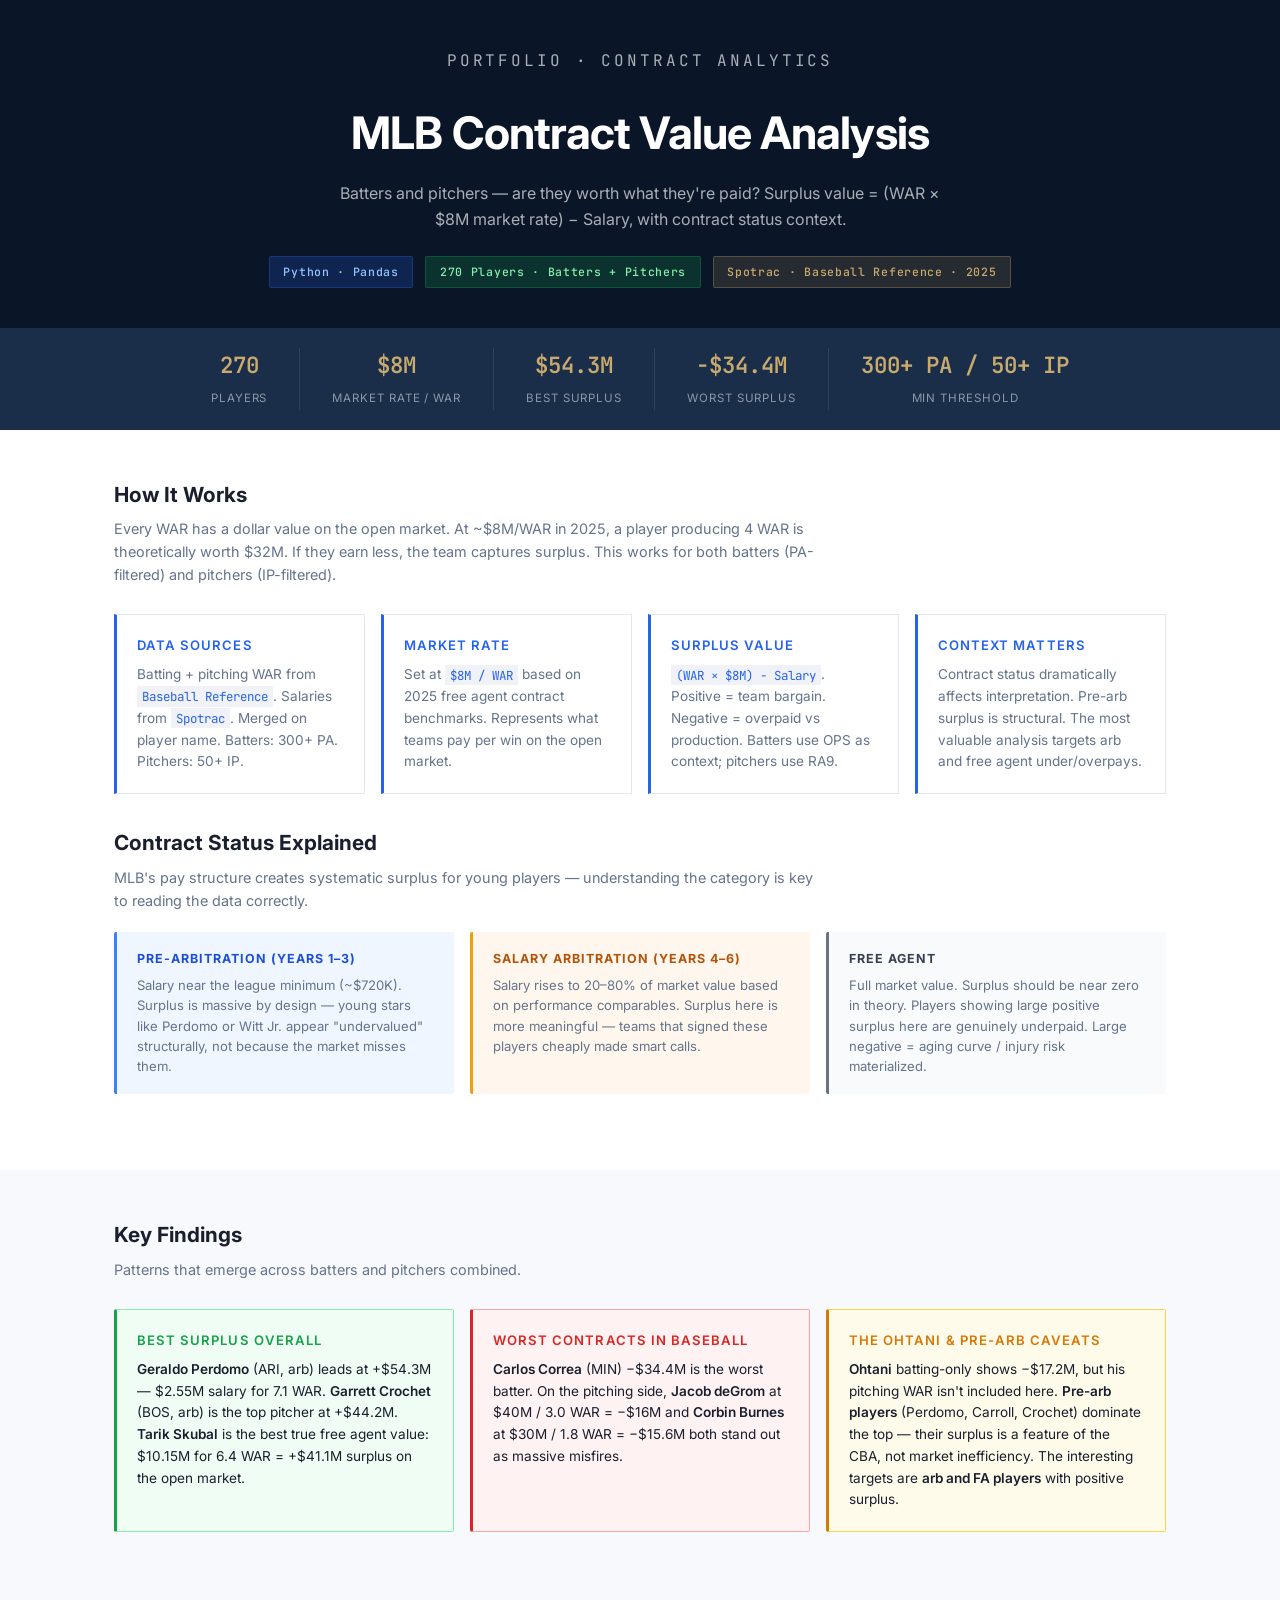
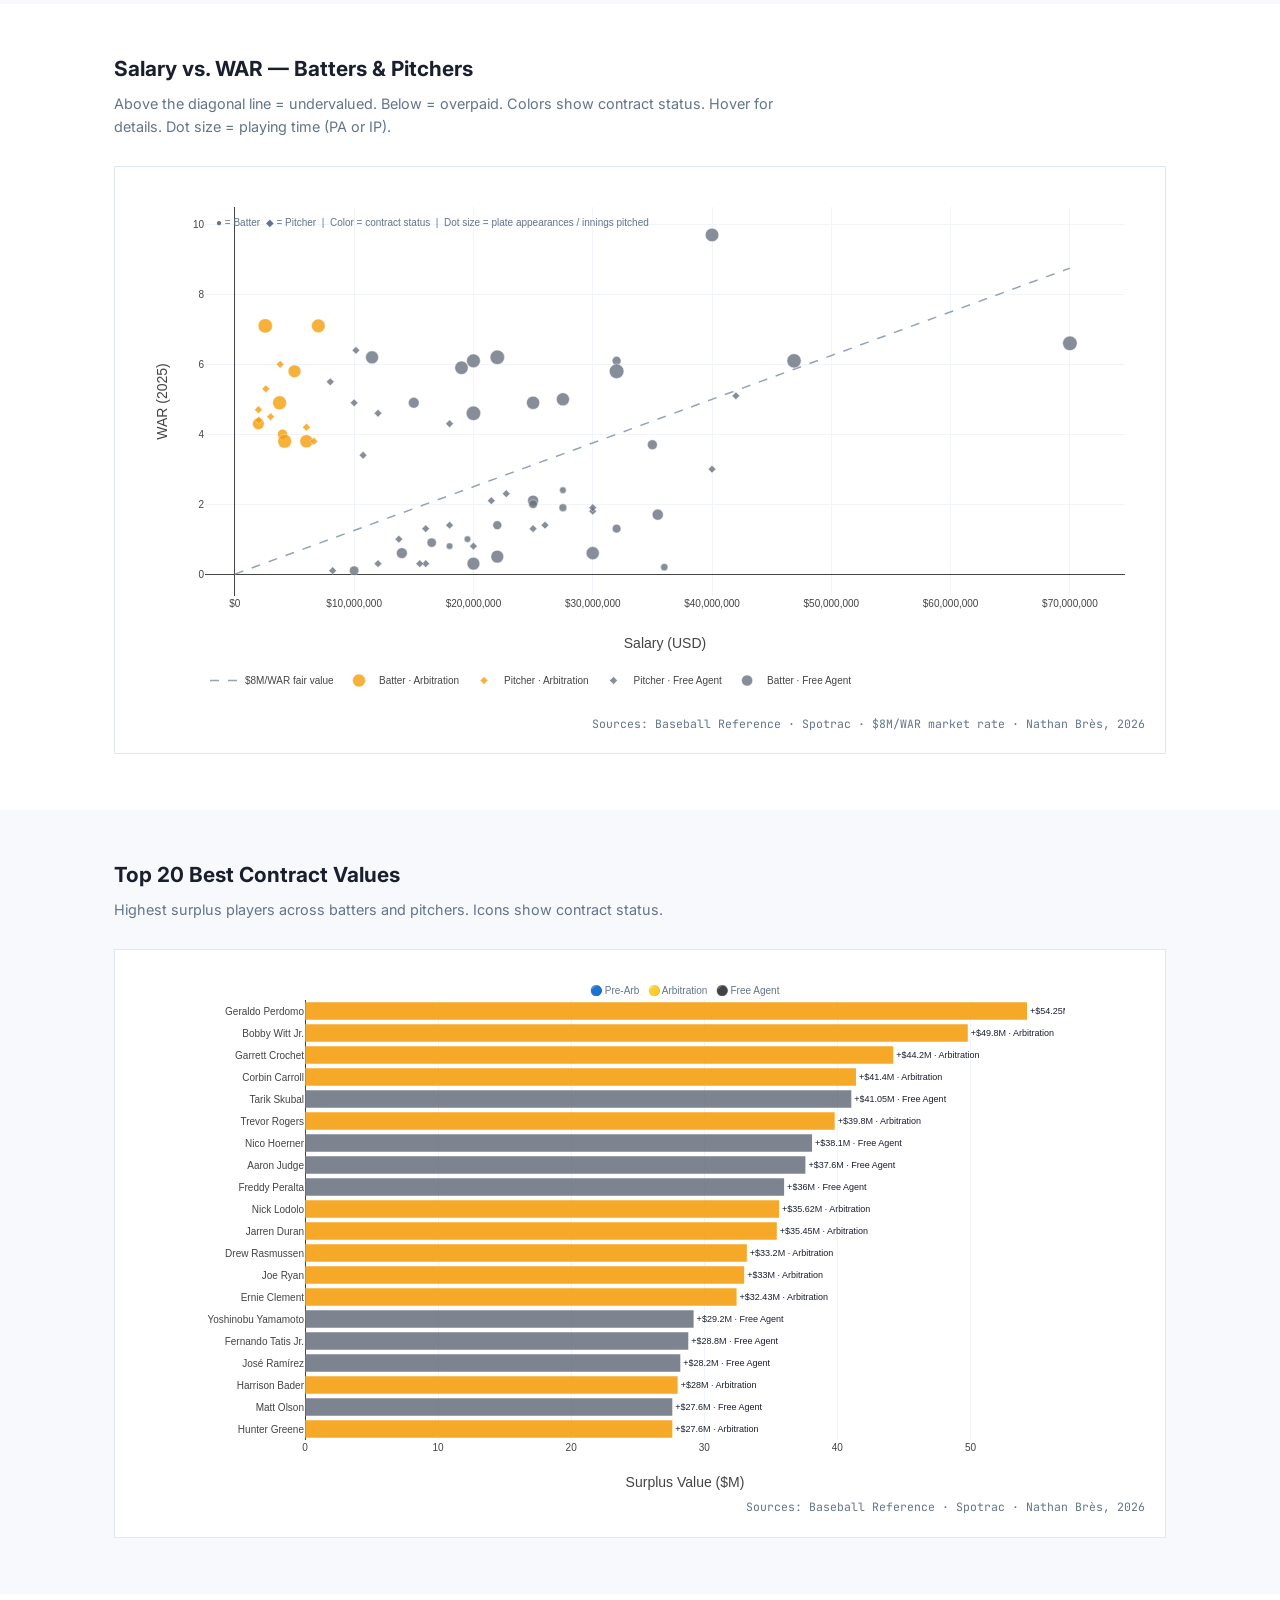
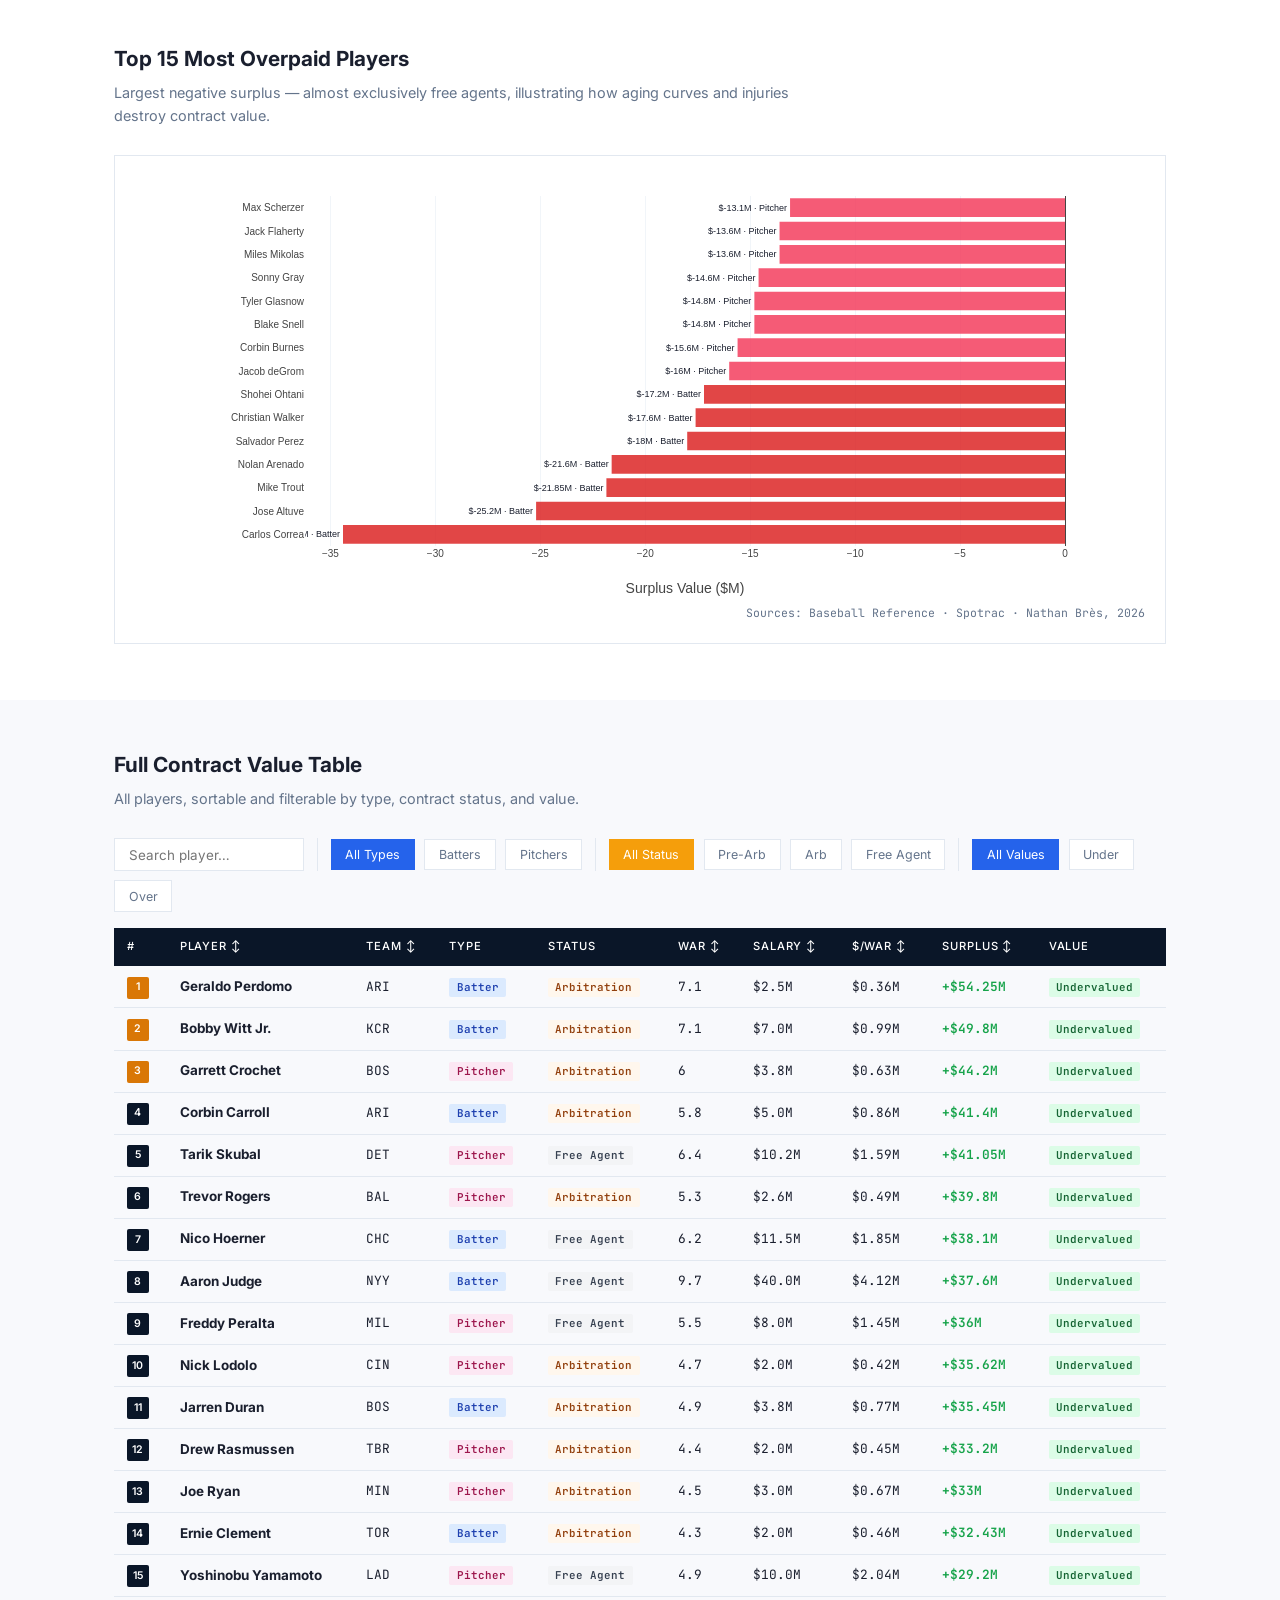
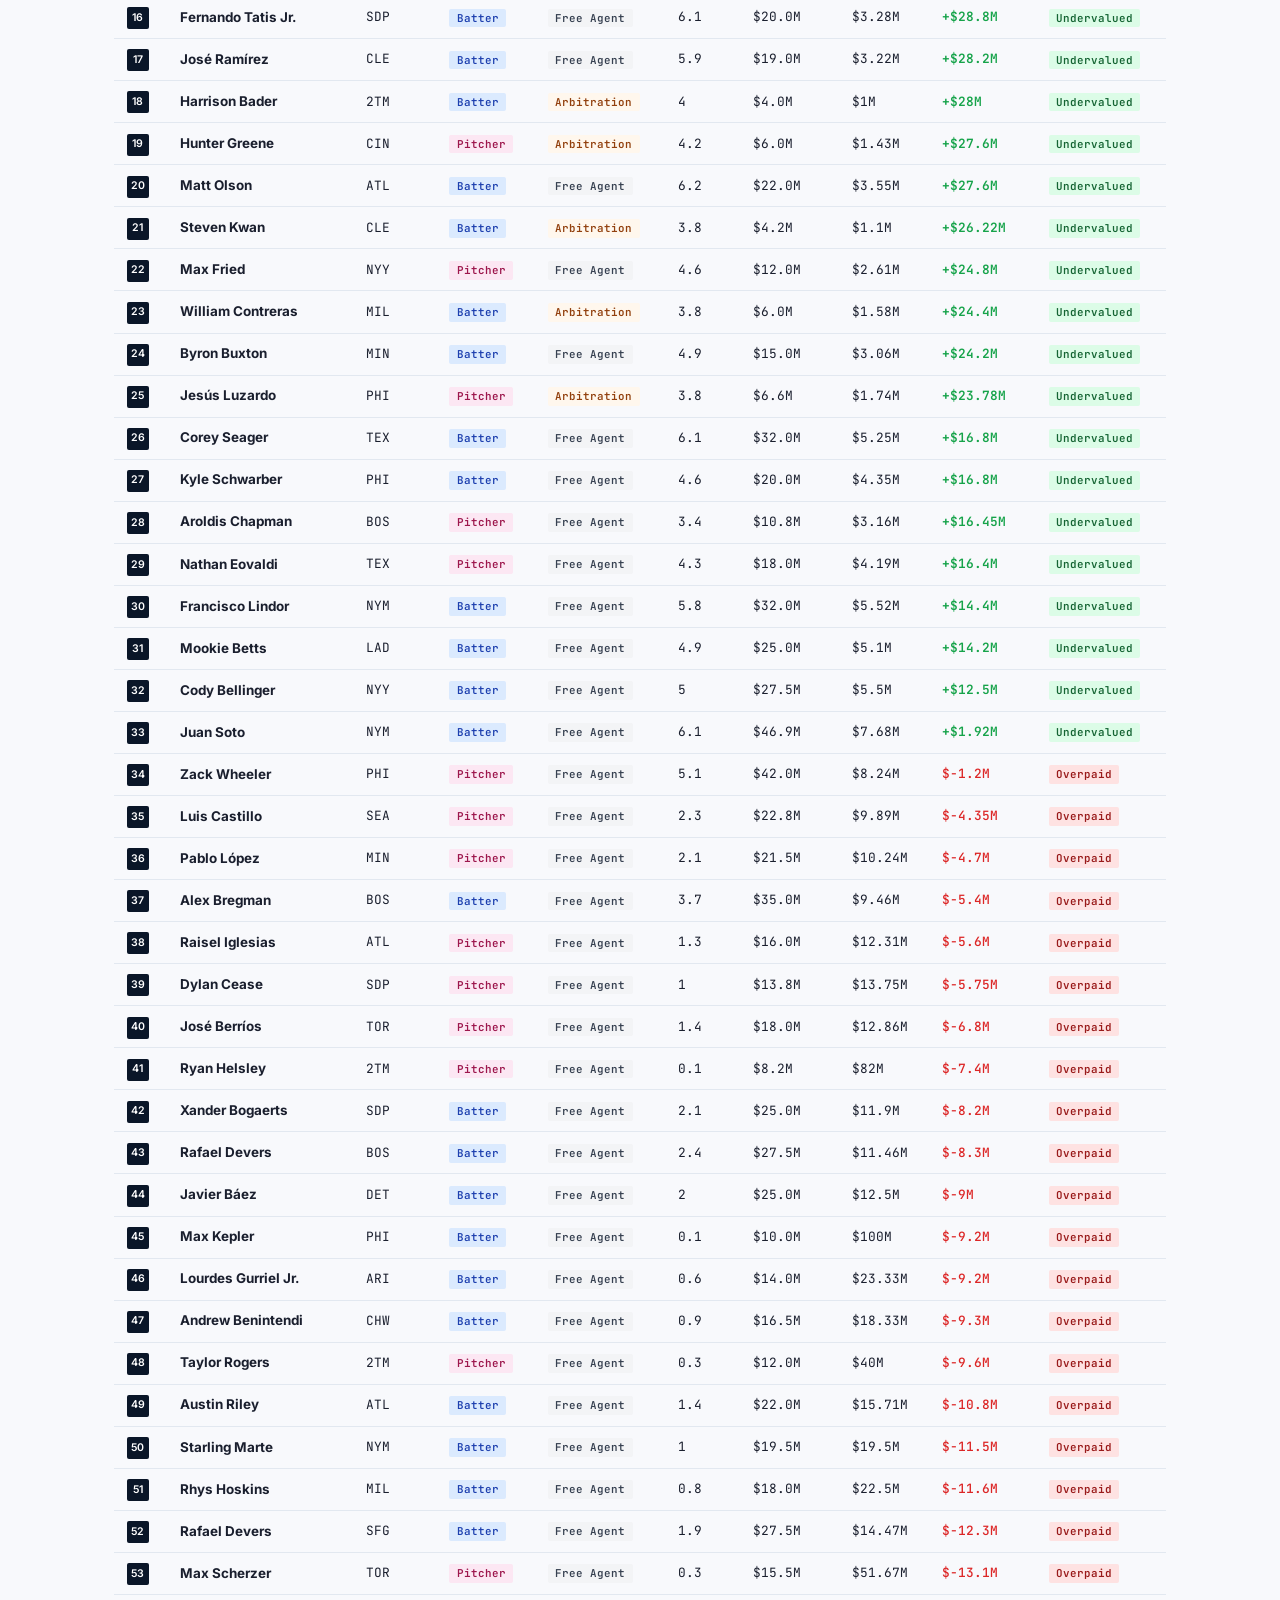
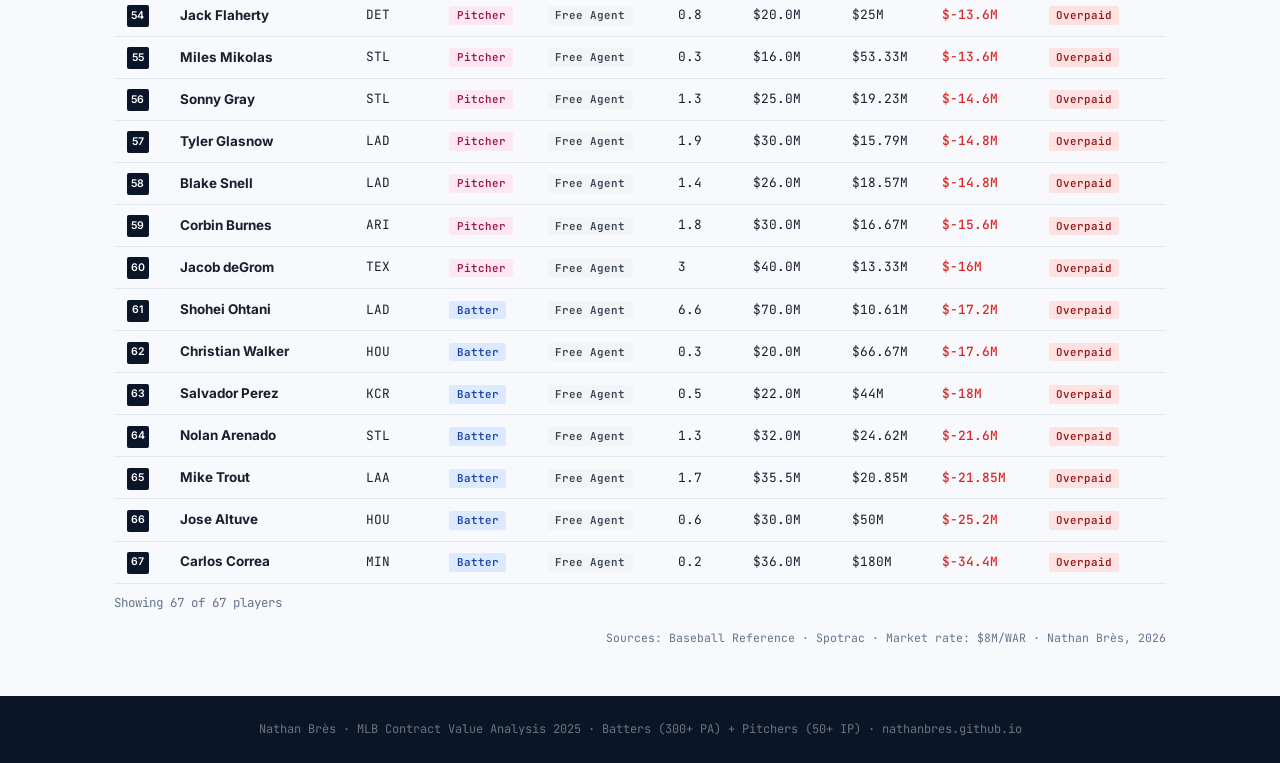
==== contract-value.html @ 7fae79a1 "Add contract value analysis: pitchers + contract status" ====
<!DOCTYPE html>
<html lang="en">
<head>
  <meta charset="UTF-8"/>
  <meta name="viewport" content="width=device-width,initial-scale=1.0"/>
  <title>MLB Contract Value Analysis — Nathan Brès</title>
  <script src="https://cdn.plot.ly/plotly-2.27.0.min.js"></script>
  <link href="https://fonts.googleapis.com/css2?family=Inter:wght@300;400;500;600;700&family=JetBrains+Mono:wght@400;500&display=swap" rel="stylesheet"/>
  <style>
    :root{--bg:#fff;--bg2:#f8f9fc;--bg3:#f0f2f8;--navy:#0A1628;--navy2:#1a2e4a;--text:#1a1f2e;--muted:#64748b;--border:#e2e8f0;--blue:#2563eb;--green:#16a34a;--red:#dc2626;--gold:#d97706;--font:'Inter',sans-serif;--mono:'JetBrains Mono',monospace}
    *{box-sizing:border-box;margin:0;padding:0}
    body{font-family:var(--font);background:var(--bg);color:var(--text);line-height:1.6}
    .page-header{background:var(--navy);color:#fff;padding:3rem 2rem 2.5rem;text-align:center}
    .eyebrow{font-family:var(--mono);font-size:.72rem;letter-spacing:.18em;text-transform:uppercase;color:#C8A96E;margin-bottom:.75rem}
    .page-header h1{font-size:clamp(1.8rem,4vw,2.8rem);font-weight:700;letter-spacing:-.02em;margin-bottom:.75rem}
    .page-header p{font-size:1rem;color:rgba(255,255,255,.65);max-width:620px;margin:0 auto 1.5rem}
    .badges{display:flex;gap:.75rem;justify-content:center;flex-wrap:wrap}
    .badge{font-family:var(--mono);font-size:.72rem;padding:.35rem .85rem;border-radius:2px;letter-spacing:.06em;font-weight:500}
    .badge-blue{background:rgba(37,99,235,.2);color:#93c5fd;border:1px solid rgba(37,99,235,.3)}
    .badge-green{background:rgba(22,163,74,.2);color:#86efac;border:1px solid rgba(22,163,74,.3)}
    .badge-gold{background:rgba(200,169,110,.15);color:#C8A96E;border:1px solid rgba(200,169,110,.3)}
    .stats-bar{background:var(--navy2);padding:1.25rem 2rem}
    .stats-inner{max-width:1100px;margin:0 auto;display:flex;gap:2rem;justify-content:center;flex-wrap:wrap}
    .stat-item{text-align:center}
    .stat-value{font-family:var(--mono);font-size:1.4rem;font-weight:600;color:#C8A96E;display:block}
    .stat-label{font-size:.72rem;color:rgba(255,255,255,.5);letter-spacing:.08em;text-transform:uppercase}
    .stat-div{width:1px;background:rgba(255,255,255,.1);align-self:stretch}
    .container{max-width:1100px;margin:0 auto;padding:0 1.5rem}
    .section{padding:3rem 1.5rem}
    .section:nth-child(even){background:var(--bg2)}
    .section-title{font-size:1.3rem;font-weight:700;margin-bottom:.4rem}
    .section-desc{font-size:.9rem;color:var(--muted);margin-bottom:1.75rem;max-width:700px}
    .method-grid{display:grid;grid-template-columns:repeat(auto-fit,minmax(210px,1fr));gap:1rem;margin-bottom:1.5rem}
    .method-card{background:var(--bg);border:1px solid var(--border);padding:1.25rem;border-left:3px solid var(--blue)}
    .method-card h4{font-size:.82rem;font-weight:600;color:var(--blue);text-transform:uppercase;letter-spacing:.08em;margin-bottom:.5rem}
    .method-card p{font-size:.85rem;color:var(--muted);line-height:1.6}
    .method-card code{font-family:var(--mono);font-size:.78rem;background:var(--bg3);padding:.1rem .3rem;color:var(--blue)}
    /* Contract status explainer */
    .status-grid{display:grid;grid-template-columns:repeat(auto-fit,minmax(200px,1fr));gap:1rem;margin-bottom:1.75rem}
    .status-card{padding:1.1rem 1.25rem;border-radius:2px;border-left:3px solid}
    .status-card.pre{background:#eff6ff;border-color:#3b82f6}
    .status-card.arb{background:#fff7ed;border-color:#f59e0b}
    .status-card.fa{background:#f9fafb;border-color:#6b7280}
    .status-card h4{font-size:.78rem;font-weight:700;text-transform:uppercase;letter-spacing:.08em;margin-bottom:.35rem}
    .status-card.pre h4{color:#1d4ed8}
    .status-card.arb h4{color:#b45309}
    .status-card.fa h4{color:#374151}
    .status-card p{font-size:.82rem;color:var(--muted);line-height:1.55}
    .key-findings{display:grid;grid-template-columns:repeat(auto-fit,minmax(280px,1fr));gap:1rem;margin-bottom:1.5rem}
    .finding-card{padding:1.25rem;border-radius:2px}
    .finding-card.green{background:#f0fdf4;border:1px solid #86efac;border-left:3px solid var(--green)}
    .finding-card.red{background:#fef2f2;border:1px solid #fca5a5;border-left:3px solid var(--red)}
    .finding-card.gold{background:#fffbeb;border:1px solid #fcd34d;border-left:3px solid var(--gold)}
    .finding-card h4{font-size:.82rem;font-weight:600;text-transform:uppercase;letter-spacing:.08em;margin-bottom:.5rem}
    .finding-card.green h4{color:var(--green)}.finding-card.red h4{color:var(--red)}.finding-card.gold h4{color:var(--gold)}
    .finding-card p{font-size:.85rem;color:var(--text);line-height:1.6}
    .finding-card strong{font-weight:600}
    .chart-box{background:var(--bg);border:1px solid var(--border);padding:1.25rem;margin-bottom:.5rem}
    .chart-source{font-size:.72rem;color:var(--muted);font-family:var(--mono);text-align:right;padding-top:.5rem}
    /* Filters row */
    .filter-row{display:flex;gap:.6rem;flex-wrap:wrap;margin-bottom:1rem;align-items:center}
    .search-input{padding:.45rem .9rem;border:1px solid var(--border);background:var(--bg);font-family:var(--font);font-size:.84rem;color:var(--text);outline:none;width:190px}
    .search-input:focus{border-color:var(--blue)}
    .filter-btn{padding:.45rem .85rem;border:1px solid var(--border);background:var(--bg);font-family:var(--font);font-size:.78rem;color:var(--muted);cursor:pointer;transition:all .15s;white-space:nowrap}
    .filter-btn.active,.filter-btn:hover{background:var(--blue);color:#fff;border-color:var(--blue)}
    .filter-btn.arb.active,.filter-btn.arb:hover{background:#f59e0b;border-color:#f59e0b}
    .filter-btn.fa.active,.filter-btn.fa:hover{background:#374151;border-color:#374151}
    .filter-sep{width:1px;background:var(--border);align-self:stretch;margin:0 .2rem}
    /* Table */
    .val-table{width:100%;border-collapse:collapse;font-size:.84rem}
    .val-table th{background:var(--navy);color:#fff;padding:.65rem .8rem;text-align:left;font-size:.7rem;letter-spacing:.08em;text-transform:uppercase;font-weight:500;white-space:nowrap;cursor:pointer;user-select:none}
    .val-table th:hover{background:var(--navy2)}
    .val-table td{padding:.55rem .8rem;border-bottom:1px solid var(--border)}
    .val-table tr:hover td{background:var(--bg2)}
    .tag{font-size:.68rem;font-weight:600;padding:.15rem .45rem;border-radius:2px;font-family:var(--mono);white-space:nowrap}
    .tag-under{background:#dcfce7;color:#166534}
    .tag-over{background:#fee2e2;color:#991b1b}
    .tag-bat{background:#dbeafe;color:#1e40af}
    .tag-pit{background:#fce7f3;color:#9d174d}
    .tag-pre{background:#eff6ff;color:#1d4ed8}
    .tag-arb{background:#fff7ed;color:#92400e}
    .tag-fa{background:#f3f4f6;color:#374151}
    .mono{font-family:var(--mono);font-size:.8rem}
    .pos-val{color:var(--green);font-weight:600;font-family:var(--mono);font-size:.8rem}
    .neg-val{color:var(--red);font-weight:500;font-family:var(--mono);font-size:.8rem}
    .rank-badge{display:inline-flex;align-items:center;justify-content:center;width:22px;height:22px;background:var(--navy);color:#fff;font-size:.66rem;font-weight:600;border-radius:2px}
    .rank-badge.top3{background:#d97706}
    .page-footer{background:var(--navy);color:rgba(255,255,255,.4);text-align:center;padding:1.5rem;font-size:.75rem;font-family:var(--mono)}
    @media(max-width:640px){
      .stats-inner{gap:1rem}.stat-div{display:none}
      .val-table{font-size:.73rem}.val-table th,.val-table td{padding:.4rem .45rem}
      .val-table th:nth-child(6),.val-table td:nth-child(6),
      .val-table th:nth-child(7),.val-table td:nth-child(7),
      .val-table th:nth-child(9),.val-table td:nth-child(9){display:none}
    }
  </style>
</head>
<body>

<div class="page-header">
  <p class="eyebrow">Portfolio · Contract Analytics</p>
  <h1>MLB Contract Value Analysis</h1>
  <p>Batters and pitchers — are they worth what they're paid? Surplus value = (WAR × $8M market rate) − Salary, with contract status context.</p>
  <div class="badges">
    <span class="badge badge-blue">Python · Pandas</span>
    <span class="badge badge-green">270 Players · Batters + Pitchers</span>
    <span class="badge badge-gold">Spotrac · Baseball Reference · 2025</span>
  </div>
</div>

<div class="stats-bar">
  <div class="stats-inner">
    <div class="stat-item"><span class="stat-value" id="stat-total">270</span><span class="stat-label">Players</span></div>
    <div class="stat-div"></div>
    <div class="stat-item"><span class="stat-value">$8M</span><span class="stat-label">Market Rate / WAR</span></div>
    <div class="stat-div"></div>
    <div class="stat-item"><span class="stat-value">$54.3M</span><span class="stat-label">Best Surplus</span></div>
    <div class="stat-div"></div>
    <div class="stat-item"><span class="stat-value">−$34.4M</span><span class="stat-label">Worst Surplus</span></div>
    <div class="stat-div"></div>
    <div class="stat-item"><span class="stat-value">300+ PA / 50+ IP</span><span class="stat-label">Min Threshold</span></div>
  </div>
</div>

<!-- Methodology -->
<div class="section">
  <div class="container">
    <h2 class="section-title">How It Works</h2>
    <p class="section-desc">Every WAR has a dollar value on the open market. At ~$8M/WAR in 2025, a player producing 4 WAR is theoretically worth $32M. If they earn less, the team captures surplus. This works for both batters (PA-filtered) and pitchers (IP-filtered).</p>
    <div class="method-grid">
      <div class="method-card">
        <h4>Data Sources</h4>
        <p>Batting + pitching WAR from <code>Baseball Reference</code>. Salaries from <code>Spotrac</code>. Merged on player name. Batters: 300+ PA. Pitchers: 50+ IP.</p>
      </div>
      <div class="method-card">
        <h4>Market Rate</h4>
        <p>Set at <code>$8M / WAR</code> based on 2025 free agent contract benchmarks. Represents what teams pay per win on the open market.</p>
      </div>
      <div class="method-card">
        <h4>Surplus Value</h4>
        <p><code>(WAR × $8M) − Salary</code>. Positive = team bargain. Negative = overpaid vs production. Batters use OPS as context; pitchers use RA9.</p>
      </div>
      <div class="method-card">
        <h4>Context Matters</h4>
        <p>Contract status dramatically affects interpretation. Pre-arb surplus is structural. The most valuable analysis targets arb and free agent under/overpays.</p>
      </div>
    </div>

    <h2 class="section-title" style="margin-top:2rem">Contract Status Explained</h2>
    <p class="section-desc" style="margin-bottom:1.25rem">MLB's pay structure creates systematic surplus for young players — understanding the category is key to reading the data correctly.</p>
    <div class="status-grid">
      <div class="status-card pre">
        <h4>Pre-Arbitration (Years 1–3)</h4>
        <p>Salary near the league minimum (~$720K). Surplus is massive by design — young stars like Perdomo or Witt Jr. appear "undervalued" structurally, not because the market misses them.</p>
      </div>
      <div class="status-card arb">
        <h4>Salary Arbitration (Years 4–6)</h4>
        <p>Salary rises to 20–80% of market value based on performance comparables. Surplus here is more meaningful — teams that signed these players cheaply made smart calls.</p>
      </div>
      <div class="status-card fa">
        <h4>Free Agent</h4>
        <p>Full market value. Surplus should be near zero in theory. Players showing large positive surplus here are genuinely underpaid. Large negative = aging curve / injury risk materialized.</p>
      </div>
    </div>
  </div>
</div>

<!-- Key Findings -->
<div class="section">
  <div class="container">
    <h2 class="section-title">Key Findings</h2>
    <p class="section-desc">Patterns that emerge across batters and pitchers combined.</p>
    <div class="key-findings">
      <div class="finding-card green">
        <h4>Best Surplus Overall</h4>
        <p><strong>Geraldo Perdomo</strong> (ARI, arb) leads at +$54.3M — $2.55M salary for 7.1 WAR. <strong>Garrett Crochet</strong> (BOS, arb) is the top pitcher at +$44.2M. <strong>Tarik Skubal</strong> is the best true free agent value: $10.15M for 6.4 WAR = +$41.1M surplus on the open market.</p>
      </div>
      <div class="finding-card red">
        <h4>Worst Contracts in Baseball</h4>
        <p><strong>Carlos Correa</strong> (MIN) −$34.4M is the worst batter. On the pitching side, <strong>Jacob deGrom</strong> at $40M / 3.0 WAR = −$16M and <strong>Corbin Burnes</strong> at $30M / 1.8 WAR = −$15.6M both stand out as massive misfires.</p>
      </div>
      <div class="finding-card gold">
        <h4>The Ohtani & Pre-Arb Caveats</h4>
        <p><strong>Ohtani</strong> batting-only shows −$17.2M, but his pitching WAR isn't included here. <strong>Pre-arb players</strong> (Perdomo, Carroll, Crochet) dominate the top — their surplus is a feature of the CBA, not market inefficiency. The interesting targets are <strong>arb and FA players</strong> with positive surplus.</p>
      </div>
    </div>
  </div>
</div>

<!-- Scatter -->
<div class="section">
  <div class="container">
    <h2 class="section-title">Salary vs. WAR — Batters & Pitchers</h2>
    <p class="section-desc">Above the diagonal line = undervalued. Below = overpaid. Colors show contract status. Hover for details. Dot size = playing time (PA or IP).</p>
    <div class="chart-box">
      <div id="chart-scatter" style="height:520px"></div>
      <div class="chart-source">Sources: Baseball Reference · Spotrac · $8M/WAR market rate · Nathan Brès, 2026</div>
    </div>
  </div>
</div>

<!-- Top 20 -->
<div class="section">
  <div class="container">
    <h2 class="section-title">Top 20 Best Contract Values</h2>
    <p class="section-desc">Highest surplus players across batters and pitchers. Icons show contract status.</p>
    <div class="chart-box">
      <div id="chart-top" style="height:520px"></div>
      <div class="chart-source">Sources: Baseball Reference · Spotrac · Nathan Brès, 2026</div>
    </div>
  </div>
</div>

<!-- Bottom 15 -->
<div class="section">
  <div class="container">
    <h2 class="section-title">Top 15 Most Overpaid Players</h2>
    <p class="section-desc">Largest negative surplus — almost exclusively free agents, illustrating how aging curves and injuries destroy contract value.</p>
    <div class="chart-box">
      <div id="chart-bot" style="height:420px"></div>
      <div class="chart-source">Sources: Baseball Reference · Spotrac · Nathan Brès, 2026</div>
    </div>
  </div>
</div>

<!-- Full Table -->
<div class="section">
  <div class="container">
    <h2 class="section-title">Full Contract Value Table</h2>
    <p class="section-desc">All players, sortable and filterable by type, contract status, and value.</p>
    <div class="filter-row">
      <input class="search-input" id="searchInput" type="text" placeholder="Search player…"/>
      <div class="filter-sep"></div>
      <button class="filter-btn active" onclick="setFilter('type','all',this)">All Types</button>
      <button class="filter-btn" onclick="setFilter('type','Batter',this)">Batters</button>
      <button class="filter-btn" onclick="setFilter('type','Pitcher',this)">Pitchers</button>
      <div class="filter-sep"></div>
      <button class="filter-btn active arb" onclick="setFilter('status','all',this)">All Status</button>
      <button class="filter-btn arb" onclick="setFilter('status','Pre-Arb',this)">Pre-Arb</button>
      <button class="filter-btn arb" onclick="setFilter('status','Arbitration',this)">Arb</button>
      <button class="filter-btn fa" onclick="setFilter('status','Free Agent',this)">Free Agent</button>
      <div class="filter-sep"></div>
      <button class="filter-btn active" onclick="setFilter('value','all',this)">All Values</button>
      <button class="filter-btn" onclick="setFilter('value','Undervalued',this)" style="--hover:#16a34a">Under</button>
      <button class="filter-btn" onclick="setFilter('value','Overpaid',this)">Over</button>
    </div>
    <div style="overflow-x:auto">
      <table class="val-table">
        <thead>
          <tr>
            <th>#</th>
            <th onclick="sortTable('Player')">Player ↕</th>
            <th onclick="sortTable('Team')">Team ↕</th>
            <th>Type</th>
            <th>Status</th>
            <th onclick="sortTable('WAR')">WAR ↕</th>
            <th onclick="sortTable('Salary_2025')">Salary ↕</th>
            <th onclick="sortTable('dollar_per_WAR_M')">$/WAR ↕</th>
            <th onclick="sortTable('surplus_value_M')">Surplus ↕</th>
            <th>Value</th>
          </tr>
        </thead>
        <tbody id="tableBody"></tbody>
      </table>
    </div>
    <p id="tableCount" style="font-size:.78rem;color:var(--muted);margin-top:.6rem;font-family:var(--mono)"></p>
    <div class="chart-source" style="margin-top:.5rem">Sources: Baseball Reference · Spotrac · Market rate: $8M/WAR · Nathan Brès, 2026</div>
  </div>
</div>

<div class="page-footer">Nathan Brès · MLB Contract Value Analysis 2025 · Batters (300+ PA) + Pitchers (50+ IP) · nathanbres.github.io</div>

<script>
const DATA = [{"Player":"Geraldo Perdomo","Team":"ARI","Position":"SS","Age":25,"player_type":"Batter","contract_status":"Arbitration","WAR":7.1,"Salary_2025":2550000,"dollar_per_WAR_M":0.36,"surplus_value_M":54.25,"value_label":"Undervalued","metric":0.851,"volume":720.0,"metric_label":"OPS","volume_label":"PA"},{"Player":"Bobby Witt Jr.","Team":"KCR","Position":"SS","Age":25,"player_type":"Batter","contract_status":"Arbitration","WAR":7.1,"Salary_2025":7000000,"dollar_per_WAR_M":0.99,"surplus_value_M":49.8,"value_label":"Undervalued","metric":0.852,"volume":687.0,"metric_label":"OPS","volume_label":"PA"},{"Player":"Garrett Crochet","Team":"BOS","Position":"SP","Age":26,"player_type":"Pitcher","contract_status":"Arbitration","WAR":6.0,"Salary_2025":3800000,"dollar_per_WAR_M":0.63,"surplus_value_M":44.2,"value_label":"Undervalued","metric":2.72,"volume":205.1,"metric_label":"RA9","volume_label":"IP"},{"Player":"Corbin Carroll","Team":"ARI","Position":"RF","Age":24,"player_type":"Batter","contract_status":"Arbitration","WAR":5.8,"Salary_2025":5000000,"dollar_per_WAR_M":0.86,"surplus_value_M":41.4,"value_label":"Undervalued","metric":0.883,"volume":642.0,"metric_label":"OPS","volume_label":"PA"},{"Player":"Tarik Skubal","Team":"DET","Position":"SP","Age":28,"player_type":"Pitcher","contract_status":"Free Agent","WAR":6.4,"Salary_2025":10150000,"dollar_per_WAR_M":1.59,"surplus_value_M":41.05,"value_label":"Undervalued","metric":2.53,"volume":195.1,"metric_label":"RA9","volume_label":"IP"},{"Player":"Trevor Rogers","Team":"BAL","Position":"SP","Age":27,"player_type":"Pitcher","contract_status":"Arbitration","WAR":5.3,"Salary_2025":2600000,"dollar_per_WAR_M":0.49,"surplus_value_M":39.8,"value_label":"Undervalued","metric":1.89,"volume":109.2,"metric_label":"RA9","volume_label":"IP"},{"Player":"Nico Hoerner","Team":"CHC","Position":"2B","Age":28,"player_type":"Batter","contract_status":"Free Agent","WAR":6.2,"Salary_2025":11500000,"dollar_per_WAR_M":1.85,"surplus_value_M":38.1,"value_label":"Undervalued","metric":0.739,"volume":649.0,"metric_label":"OPS","volume_label":"PA"},{"Player":"Aaron Judge","Team":"NYY","Position":"RF","Age":33,"player_type":"Batter","contract_status":"Free Agent","WAR":9.7,"Salary_2025":40000000,"dollar_per_WAR_M":4.12,"surplus_value_M":37.6,"value_label":"Undervalued","metric":1.144,"volume":679.0,"metric_label":"OPS","volume_label":"PA"},{"Player":"Freddy Peralta","Team":"MIL","Position":"SP","Age":29,"player_type":"Pitcher","contract_status":"Free Agent","WAR":5.5,"Salary_2025":8000000,"dollar_per_WAR_M":1.45,"surplus_value_M":36.0,"value_label":"Undervalued","metric":2.75,"volume":176.2,"metric_label":"RA9","volume_label":"IP"},{"Player":"Nick Lodolo","Team":"CIN","Position":"SP","Age":27,"player_type":"Pitcher","contract_status":"Arbitration","WAR":4.7,"Salary_2025":1975000,"dollar_per_WAR_M":0.42,"surplus_value_M":35.62,"value_label":"Undervalued","metric":3.45,"volume":156.2,"metric_label":"RA9","volume_label":"IP"},{"Player":"Jarren Duran","Team":"BOS","Position":"LF","Age":28,"player_type":"Batter","contract_status":"Arbitration","WAR":4.9,"Salary_2025":3750000,"dollar_per_WAR_M":0.77,"surplus_value_M":35.45,"value_label":"Undervalued","metric":0.774,"volume":696.0,"metric_label":"OPS","volume_label":"PA"},{"Player":"Drew Rasmussen","Team":"TBR","Position":"SP","Age":29,"player_type":"Pitcher","contract_status":"Arbitration","WAR":4.4,"Salary_2025":2000000,"dollar_per_WAR_M":0.45,"surplus_value_M":33.2,"value_label":"Undervalued","metric":2.82,"volume":150.0,"metric_label":"RA9","volume_label":"IP"},{"Player":"Joe Ryan","Team":"MIN","Position":"SP","Age":29,"player_type":"Pitcher","contract_status":"Arbitration","WAR":4.5,"Salary_2025":3000000,"dollar_per_WAR_M":0.67,"surplus_value_M":33.0,"value_label":"Undervalued","metric":3.63,"volume":171.0,"metric_label":"RA9","volume_label":"IP"},{"Player":"Ernie Clement","Team":"TOR","Position":"3B","Age":29,"player_type":"Batter","contract_status":"Arbitration","WAR":4.3,"Salary_2025":1970000,"dollar_per_WAR_M":0.46,"surplus_value_M":32.43,"value_label":"Undervalued","metric":0.711,"volume":588.0,"metric_label":"OPS","volume_label":"PA"},{"Player":"Yoshinobu Yamamoto","Team":"LAD","Position":"SP","Age":26,"player_type":"Pitcher","contract_status":"Free Agent","WAR":4.9,"Salary_2025":10000000,"dollar_per_WAR_M":2.04,"surplus_value_M":29.2,"value_label":"Undervalued","metric":2.75,"volume":173.2,"metric_label":"RA9","volume_label":"IP"},{"Player":"Fernando Tatis Jr.","Team":"SDP","Position":"RF","Age":26,"player_type":"Batter","contract_status":"Free Agent","WAR":6.1,"Salary_2025":20000000,"dollar_per_WAR_M":3.28,"surplus_value_M":28.8,"value_label":"Undervalued","metric":0.814,"volume":691.0,"metric_label":"OPS","volume_label":"PA"},{"Player":"José Ramírez","Team":"CLE","Position":"3B","Age":32,"player_type":"Batter","contract_status":"Free Agent","WAR":5.9,"Salary_2025":19000000,"dollar_per_WAR_M":3.22,"surplus_value_M":28.2,"value_label":"Undervalued","metric":0.863,"volume":673.0,"metric_label":"OPS","volume_label":"PA"},{"Player":"Harrison Bader","Team":"2TM","Position":"LF","Age":31,"player_type":"Batter","contract_status":"Arbitration","WAR":4.0,"Salary_2025":4000000,"dollar_per_WAR_M":1.0,"surplus_value_M":28.0,"value_label":"Undervalued","metric":0.796,"volume":501.0,"metric_label":"OPS","volume_label":"PA"},{"Player":"Matt Olson","Team":"ATL","Position":"1B","Age":31,"player_type":"Batter","contract_status":"Free Agent","WAR":6.2,"Salary_2025":22000000,"dollar_per_WAR_M":3.55,"surplus_value_M":27.6,"value_label":"Undervalued","metric":0.85,"volume":724.0,"metric_label":"OPS","volume_label":"PA"},{"Player":"Hunter Greene","Team":"CIN","Position":"SP","Age":25,"player_type":"Pitcher","contract_status":"Arbitration","WAR":4.2,"Salary_2025":6000000,"dollar_per_WAR_M":1.43,"surplus_value_M":27.6,"value_label":"Undervalued","metric":2.93,"volume":107.2,"metric_label":"RA9","volume_label":"IP"},{"Player":"Steven Kwan","Team":"CLE","Position":"LF","Age":27,"player_type":"Batter","contract_status":"Arbitration","WAR":3.8,"Salary_2025":4175000,"dollar_per_WAR_M":1.1,"surplus_value_M":26.22,"value_label":"Undervalued","metric":0.705,"volume":693.0,"metric_label":"OPS","volume_label":"PA"},{"Player":"Max Fried","Team":"NYY","Position":"SP","Age":31,"player_type":"Pitcher","contract_status":"Free Agent","WAR":4.6,"Salary_2025":12000000,"dollar_per_WAR_M":2.61,"surplus_value_M":24.8,"value_label":"Undervalued","metric":3.36,"volume":195.1,"metric_label":"RA9","volume_label":"IP"},{"Player":"William Contreras","Team":"MIL","Position":"C","Age":27,"player_type":"Batter","contract_status":"Arbitration","WAR":3.8,"Salary_2025":6000000,"dollar_per_WAR_M":1.58,"surplus_value_M":24.4,"value_label":"Undervalued","metric":0.754,"volume":659.0,"metric_label":"OPS","volume_label":"PA"},{"Player":"Byron Buxton","Team":"MIN","Position":"CF","Age":31,"player_type":"Batter","contract_status":"Free Agent","WAR":4.9,"Salary_2025":15000000,"dollar_per_WAR_M":3.06,"surplus_value_M":24.2,"value_label":"Undervalued","metric":0.878,"volume":542.0,"metric_label":"OPS","volume_label":"PA"},{"Player":"Jesús Luzardo","Team":"PHI","Position":"SP","Age":27,"player_type":"Pitcher","contract_status":"Arbitration","WAR":3.8,"Salary_2025":6625000,"dollar_per_WAR_M":1.74,"surplus_value_M":23.78,"value_label":"Undervalued","metric":4.17,"volume":183.2,"metric_label":"RA9","volume_label":"IP"},{"Player":"Nathan Eovaldi","Team":"TEX","Position":"SP","Age":35,"player_type":"Pitcher","contract_status":"Free Agent","WAR":4.3,"Salary_2025":18000000,"dollar_per_WAR_M":4.19,"surplus_value_M":16.4,"value_label":"Undervalued","metric":1.94,"volume":130.0,"metric_label":"RA9","volume_label":"IP"},{"Player":"Aroldis Chapman","Team":"BOS","Position":"RP","Age":37,"player_type":"Pitcher","contract_status":"Free Agent","WAR":3.4,"Salary_2025":10750000,"dollar_per_WAR_M":3.16,"surplus_value_M":16.45,"value_label":"Undervalued","metric":1.32,"volume":61.1,"metric_label":"RA9","volume_label":"IP"},{"Player":"Kyle Schwarber","Team":"PHI","Position":"DH","Age":32,"player_type":"Batter","contract_status":"Free Agent","WAR":4.6,"Salary_2025":20000000,"dollar_per_WAR_M":4.35,"surplus_value_M":16.8,"value_label":"Undervalued","metric":0.928,"volume":724.0,"metric_label":"OPS","volume_label":"PA"},{"Player":"Corey Seager","Team":"TEX","Position":"SS","Age":31,"player_type":"Batter","contract_status":"Free Agent","WAR":6.1,"Salary_2025":32000000,"dollar_per_WAR_M":5.25,"surplus_value_M":16.8,"value_label":"Undervalued","metric":0.86,"volume":445.0,"metric_label":"OPS","volume_label":"PA"},{"Player":"Francisco Lindor","Team":"NYM","Position":"SS","Age":31,"player_type":"Batter","contract_status":"Free Agent","WAR":5.8,"Salary_2025":32000000,"dollar_per_WAR_M":5.52,"surplus_value_M":14.4,"value_label":"Undervalued","metric":0.811,"volume":732.0,"metric_label":"OPS","volume_label":"PA"},{"Player":"Mookie Betts","Team":"LAD","Position":"SS","Age":32,"player_type":"Batter","contract_status":"Free Agent","WAR":4.9,"Salary_2025":25000000,"dollar_per_WAR_M":5.1,"surplus_value_M":14.2,"value_label":"Undervalued","metric":0.732,"volume":663.0,"metric_label":"OPS","volume_label":"PA"},{"Player":"Cody Bellinger","Team":"NYY","Position":"CF","Age":29,"player_type":"Batter","contract_status":"Free Agent","WAR":5.0,"Salary_2025":27500000,"dollar_per_WAR_M":5.5,"surplus_value_M":12.5,"value_label":"Undervalued","metric":0.813,"volume":656.0,"metric_label":"OPS","volume_label":"PA"},{"Player":"Juan Soto","Team":"NYM","Position":"RF","Age":26,"player_type":"Batter","contract_status":"Free Agent","WAR":6.1,"Salary_2025":46875000,"dollar_per_WAR_M":7.68,"surplus_value_M":1.92,"value_label":"Undervalued","metric":0.921,"volume":715.0,"metric_label":"OPS","volume_label":"PA"},{"Player":"Carlos Correa","Team":"MIN","Position":"3B","Age":30,"player_type":"Batter","contract_status":"Free Agent","WAR":0.2,"Salary_2025":36000000,"dollar_per_WAR_M":180.0,"surplus_value_M":-34.4,"value_label":"Overpaid","metric":0.704,"volume":364.0,"metric_label":"OPS","volume_label":"PA"},{"Player":"Jose Altuve","Team":"HOU","Position":"LF","Age":35,"player_type":"Batter","contract_status":"Free Agent","WAR":0.6,"Salary_2025":30000000,"dollar_per_WAR_M":50.0,"surplus_value_M":-25.2,"value_label":"Overpaid","metric":0.771,"volume":654.0,"metric_label":"OPS","volume_label":"PA"},{"Player":"Mike Trout","Team":"LAA","Position":"RF","Age":33,"player_type":"Batter","contract_status":"Free Agent","WAR":1.7,"Salary_2025":35450000,"dollar_per_WAR_M":20.85,"surplus_value_M":-21.85,"value_label":"Overpaid","metric":0.797,"volume":556.0,"metric_label":"OPS","volume_label":"PA"},{"Player":"Nolan Arenado","Team":"STL","Position":"3B","Age":34,"player_type":"Batter","contract_status":"Free Agent","WAR":1.3,"Salary_2025":32000000,"dollar_per_WAR_M":24.62,"surplus_value_M":-21.6,"value_label":"Overpaid","metric":0.666,"volume":436.0,"metric_label":"OPS","volume_label":"PA"},{"Player":"Salvador Perez","Team":"KCR","Position":"C","Age":35,"player_type":"Batter","contract_status":"Free Agent","WAR":0.5,"Salary_2025":22000000,"dollar_per_WAR_M":44.0,"surplus_value_M":-18.0,"value_label":"Overpaid","metric":0.729,"volume":641.0,"metric_label":"OPS","volume_label":"PA"},{"Player":"Christian Walker","Team":"HOU","Position":"1B","Age":34,"player_type":"Batter","contract_status":"Free Agent","WAR":0.3,"Salary_2025":20000000,"dollar_per_WAR_M":66.67,"surplus_value_M":-17.6,"value_label":"Overpaid","metric":0.717,"volume":640.0,"metric_label":"OPS","volume_label":"PA"},{"Player":"Shohei Ohtani","Team":"LAD","Position":"DH","Age":30,"player_type":"Batter","contract_status":"Free Agent","WAR":6.6,"Salary_2025":70000000,"dollar_per_WAR_M":10.61,"surplus_value_M":-17.2,"value_label":"Overpaid","metric":1.014,"volume":727.0,"metric_label":"OPS","volume_label":"PA"},{"Player":"Jacob deGrom","Team":"TEX","Position":"SP","Age":37,"player_type":"Pitcher","contract_status":"Free Agent","WAR":3.0,"Salary_2025":40000000,"dollar_per_WAR_M":13.33,"surplus_value_M":-16.0,"value_label":"Overpaid","metric":2.97,"volume":172.2,"metric_label":"RA9","volume_label":"IP"},{"Player":"Corbin Burnes","Team":"ARI","Position":"SP","Age":30,"player_type":"Pitcher","contract_status":"Free Agent","WAR":1.8,"Salary_2025":30000000,"dollar_per_WAR_M":16.67,"surplus_value_M":-15.6,"value_label":"Overpaid","metric":3.22,"volume":64.1,"metric_label":"RA9","volume_label":"IP"},{"Player":"Blake Snell","Team":"LAD","Position":"SP","Age":32,"player_type":"Pitcher","contract_status":"Free Agent","WAR":1.4,"Salary_2025":26000000,"dollar_per_WAR_M":18.57,"surplus_value_M":-14.8,"value_label":"Overpaid","metric":3.08,"volume":61.1,"metric_label":"RA9","volume_label":"IP"},{"Player":"Tyler Glasnow","Team":"LAD","Position":"SP","Age":31,"player_type":"Pitcher","contract_status":"Free Agent","WAR":1.9,"Salary_2025":30000000,"dollar_per_WAR_M":15.79,"surplus_value_M":-14.8,"value_label":"Overpaid","metric":3.29,"volume":90.1,"metric_label":"RA9","volume_label":"IP"},{"Player":"Miles Mikolas","Team":"STL","Position":"SP","Age":36,"player_type":"Pitcher","contract_status":"Free Agent","WAR":0.3,"Salary_2025":16000000,"dollar_per_WAR_M":53.33,"surplus_value_M":-13.6,"value_label":"Overpaid","metric":5.01,"volume":156.1,"metric_label":"RA9","volume_label":"IP"},{"Player":"Jack Flaherty","Team":"DET","Position":"SP","Age":29,"player_type":"Pitcher","contract_status":"Free Agent","WAR":0.8,"Salary_2025":20000000,"dollar_per_WAR_M":25.0,"surplus_value_M":-13.6,"value_label":"Overpaid","metric":4.75,"volume":161.0,"metric_label":"RA9","volume_label":"IP"},{"Player":"Rafael Devers","Team":"SFG","Position":"DH","Age":28,"player_type":"Batter","contract_status":"Free Agent","WAR":1.9,"Salary_2025":27500000,"dollar_per_WAR_M":14.47,"surplus_value_M":-12.3,"value_label":"Overpaid","metric":0.807,"volume":395.0,"metric_label":"OPS","volume_label":"PA"},{"Player":"Rhys Hoskins","Team":"MIL","Position":"1B","Age":32,"player_type":"Batter","contract_status":"Free Agent","WAR":0.8,"Salary_2025":18000000,"dollar_per_WAR_M":22.5,"surplus_value_M":-11.6,"value_label":"Overpaid","metric":0.748,"volume":328.0,"metric_label":"OPS","volume_label":"PA"},{"Player":"Starling Marte","Team":"NYM","Position":"RF","Age":36,"player_type":"Batter","contract_status":"Free Agent","WAR":1.0,"Salary_2025":19500000,"dollar_per_WAR_M":19.5,"surplus_value_M":-11.5,"value_label":"Overpaid","metric":0.745,"volume":329.0,"metric_label":"OPS","volume_label":"PA"},{"Player":"Austin Riley","Team":"ATL","Position":"3B","Age":28,"player_type":"Batter","contract_status":"Free Agent","WAR":1.4,"Salary_2025":22000000,"dollar_per_WAR_M":15.71,"surplus_value_M":-10.8,"value_label":"Overpaid","metric":0.737,"volume":447.0,"metric_label":"OPS","volume_label":"PA"},{"Player":"Sonny Gray","Team":"STL","Position":"SP","Age":35,"player_type":"Pitcher","contract_status":"Free Agent","WAR":1.3,"Salary_2025":25000000,"dollar_per_WAR_M":19.23,"surplus_value_M":-14.6,"value_label":"Overpaid","metric":4.63,"volume":180.2,"metric_label":"RA9","volume_label":"IP"},{"Player":"Raisel Iglesias","Team":"ATL","Position":"RP","Age":35,"player_type":"Pitcher","contract_status":"Free Agent","WAR":1.3,"Salary_2025":16000000,"dollar_per_WAR_M":12.31,"surplus_value_M":-5.6,"value_label":"Overpaid","metric":3.34,"volume":67.1,"metric_label":"RA9","volume_label":"IP"},{"Player":"Dylan Cease","Team":"SDP","Position":"SP","Age":29,"player_type":"Pitcher","contract_status":"Free Agent","WAR":1.0,"Salary_2025":13750000,"dollar_per_WAR_M":13.75,"surplus_value_M":-5.75,"value_label":"Overpaid","metric":4.88,"volume":168.0,"metric_label":"RA9","volume_label":"IP"},{"Player":"Zack Wheeler","Team":"PHI","Position":"SP","Age":35,"player_type":"Pitcher","contract_status":"Free Agent","WAR":5.1,"Salary_2025":42000000,"dollar_per_WAR_M":8.24,"surplus_value_M":-1.2,"value_label":"Overpaid","metric":2.89,"volume":149.2,"metric_label":"RA9","volume_label":"IP"},{"Player":"Alex Bregman","Team":"BOS","Position":"3B","Age":31,"player_type":"Batter","contract_status":"Free Agent","WAR":3.7,"Salary_2025":35000000,"dollar_per_WAR_M":9.46,"surplus_value_M":-5.4,"value_label":"Overpaid","metric":0.821,"volume":495.0,"metric_label":"OPS","volume_label":"PA"},{"Player":"Xander Bogaerts","Team":"SDP","Position":"SS","Age":32,"player_type":"Batter","contract_status":"Free Agent","WAR":2.1,"Salary_2025":25000000,"dollar_per_WAR_M":11.9,"surplus_value_M":-8.2,"value_label":"Overpaid","metric":0.72,"volume":552.0,"metric_label":"OPS","volume_label":"PA"},{"Player":"Javier Báez","Team":"DET","Position":"3B","Age":32,"player_type":"Batter","contract_status":"Free Agent","WAR":2.0,"Salary_2025":25000000,"dollar_per_WAR_M":12.5,"surplus_value_M":-9.0,"value_label":"Overpaid","metric":0.68,"volume":437.0,"metric_label":"OPS","volume_label":"PA"},{"Player":"Luis Castillo","Team":"SEA","Position":"SP","Age":32,"player_type":"Pitcher","contract_status":"Free Agent","WAR":2.3,"Salary_2025":22750000,"dollar_per_WAR_M":9.89,"surplus_value_M":-4.35,"value_label":"Overpaid","metric":3.79,"volume":180.2,"metric_label":"RA9","volume_label":"IP"},{"Player":"Pablo López","Team":"MIN","Position":"SP","Age":29,"player_type":"Pitcher","contract_status":"Free Agent","WAR":2.1,"Salary_2025":21500000,"dollar_per_WAR_M":10.24,"surplus_value_M":-4.7,"value_label":"Overpaid","metric":3.33,"volume":75.2,"metric_label":"RA9","volume_label":"IP"},{"Player":"José Berríos","Team":"TOR","Position":"SP","Age":31,"player_type":"Pitcher","contract_status":"Free Agent","WAR":1.4,"Salary_2025":18000000,"dollar_per_WAR_M":12.86,"surplus_value_M":-6.8,"value_label":"Overpaid","metric":4.66,"volume":166.0,"metric_label":"RA9","volume_label":"IP"},{"Player":"Max Scherzer","Team":"TOR","Position":"SP","Age":40,"player_type":"Pitcher","contract_status":"Free Agent","WAR":0.3,"Salary_2025":15500000,"dollar_per_WAR_M":51.67,"surplus_value_M":-13.1,"value_label":"Overpaid","metric":5.19,"volume":85.0,"metric_label":"RA9","volume_label":"IP"},{"Player":"Lourdes Gurriel Jr.","Team":"ARI","Position":"LF","Age":31,"player_type":"Batter","contract_status":"Free Agent","WAR":0.6,"Salary_2025":14000000,"dollar_per_WAR_M":23.33,"surplus_value_M":-9.2,"value_label":"Overpaid","metric":0.713,"volume":546.0,"metric_label":"OPS","volume_label":"PA"},{"Player":"Andrew Benintendi","Team":"CHW","Position":"DH","Age":30,"player_type":"Batter","contract_status":"Free Agent","WAR":0.9,"Salary_2025":16500000,"dollar_per_WAR_M":18.33,"surplus_value_M":-9.3,"value_label":"Overpaid","metric":0.738,"volume":470.0,"metric_label":"OPS","volume_label":"PA"},{"Player":"Max Kepler","Team":"PHI","Position":"LF","Age":32,"player_type":"Batter","contract_status":"Free Agent","WAR":0.1,"Salary_2025":10000000,"dollar_per_WAR_M":100.0,"surplus_value_M":-9.2,"value_label":"Overpaid","metric":0.691,"volume":474.0,"metric_label":"OPS","volume_label":"PA"},{"Player":"Rafael Devers","Team":"BOS","Position":"DH","Age":28,"player_type":"Batter","contract_status":"Free Agent","WAR":2.4,"Salary_2025":27500000,"dollar_per_WAR_M":11.46,"surplus_value_M":-8.3,"value_label":"Overpaid","metric":0.905,"volume":334.0,"metric_label":"OPS","volume_label":"PA"},{"Player":"Ryan Helsley","Team":"2TM","Position":"RP","Age":30,"player_type":"Pitcher","contract_status":"Free Agent","WAR":0.1,"Salary_2025":8200000,"dollar_per_WAR_M":82.0,"surplus_value_M":-7.4,"value_label":"Overpaid","metric":5.14,"volume":56.0,"metric_label":"RA9","volume_label":"IP"},{"Player":"Taylor Rogers","Team":"2TM","Position":"RP","Age":34,"player_type":"Pitcher","contract_status":"Free Agent","WAR":0.3,"Salary_2025":12000000,"dollar_per_WAR_M":40.0,"surplus_value_M":-9.6,"value_label":"Overpaid","metric":4.44,"volume":50.2,"metric_label":"RA9","volume_label":"IP"}];

const isMobile = window.innerWidth < 640;
const STATUS_COLOR = {'Pre-Arb':'#3b82f6','Arbitration':'#f59e0b','Free Agent':'#6b7280'};
const TYPE_SHAPE = {'Batter':'circle','Pitcher':'diamond'};

// ── Scatter ─────────────────────────────────────────────
(function(){
  const maxSal = Math.max(...DATA.map(d=>d.Salary_2025));
  const fairLine = {x:[0,maxSal],y:[0,maxSal/8e6],mode:'lines',type:'scatter',line:{color:'#94a3b8',dash:'dash',width:1.5},name:'$8M/WAR fair value',hoverinfo:'skip'};

  const groups = {};
  DATA.forEach(d=>{
    const k = `${d.player_type}-${d.contract_status}`;
    if(!groups[k]) groups[k]={x:[],y:[],text:[],size:[],name:`${d.player_type} · ${d.contract_status}`,color:STATUS_COLOR[d.contract_status],symbol:TYPE_SHAPE[d.player_type]};
    groups[k].x.push(d.Salary_2025);
    groups[k].y.push(d.WAR);
    groups[k].size.push(Math.max(6,Math.min(16,d.volume/50)));
    const metricStr = d.metric_label==='OPS'?`OPS: ${d.metric}`:`RA9: ${d.metric} · ${d.volume} IP`;
    groups[k].text.push(`<b>${d.Player}</b> (${d.Team})<br>${d.player_type} · ${d.contract_status}<br>WAR: ${d.WAR} · ${metricStr}<br>Salary: $${(d.Salary_2025/1e6).toFixed(1)}M<br>Surplus: ${d.surplus_value_M>=0?'+':''}$${d.surplus_value_M}M`);
  });

  const traces = [fairLine,...Object.values(groups).map(g=>({
    x:g.x,y:g.y,mode:'markers',type:'scatter',
    marker:{color:g.color,size:g.size,opacity:.8,symbol:g.symbol,line:{color:'#fff',width:.5}},
    text:g.text,hovertemplate:'%{text}<extra></extra>',name:g.name
  }))];

  Plotly.newPlot('chart-scatter',traces,{
    xaxis:{title:'Salary (USD)',tickformat:'$,.0f',tickfont:{size:10},gridcolor:'#f1f5f9'},
    yaxis:{title:'WAR (2025)',tickfont:{size:10},gridcolor:'#f1f5f9'},
    plot_bgcolor:'#fff',paper_bgcolor:'#fff',
    legend:{orientation:'h',y:-0.18,font:{size:10}},
    margin:{t:20,r:20,b:90,l:70},
    annotations:[{x:.01,y:.98,xref:'paper',yref:'paper',text:'● = Batter  ◆ = Pitcher  |  Color = contract status  |  Dot size = plate appearances / innings pitched',showarrow:false,font:{size:10,color:'#64748b'},align:'left'}]
  },{responsive:true,displayModeBar:false});
})();

// ── Top 20 ───────────────────────────────────────────────
(function(){
  const top20 = [...DATA].sort((a,b)=>b.surplus_value_M-a.surplus_value_M).slice(0,20).reverse();
  const colors = top20.map(d=>STATUS_COLOR[d.contract_status]);
  const labels = top20.map(d=>`${d.Player} <span style="font-size:9px">${d.player_type==='Pitcher'?'⚾':'🏏'}</span>`);
  Plotly.newPlot('chart-top',[{
    y:top20.map(d=>d.Player),
    x:top20.map(d=>d.surplus_value_M),
    type:'bar',orientation:'h',
    marker:{color:colors,opacity:.88},
    text:top20.map(d=>`+$${d.surplus_value_M}M · ${d.contract_status}`),
    textposition:isMobile?'inside':'outside',
    textfont:{size:9,color:isMobile?'#fff':'#1a1f2e'},
    hovertemplate:'<b>%{y}</b><br>Surplus: +$%{x}M<extra></extra>'
  }],{
    xaxis:{title:'Surplus Value ($M)',tickfont:{size:10},gridcolor:'#f1f5f9'},
    yaxis:{tickfont:{size:isMobile?9:10},automargin:true},
    plot_bgcolor:'#fff',paper_bgcolor:'#fff',
    margin:{t:30,r:isMobile?10:80,b:50,l:isMobile?130:170},
    annotations:[{x:.5,y:1.04,xref:'paper',yref:'paper',text:'🔵 Pre-Arb   🟡 Arbitration   ⚫ Free Agent',showarrow:false,font:{size:10,color:'#64748b'},align:'center'}]
  },{responsive:true,displayModeBar:false});
})();

// ── Bottom 15 ────────────────────────────────────────────
(function(){
  const bot15 = [...DATA].sort((a,b)=>a.surplus_value_M-b.surplus_value_M).slice(0,15);
  Plotly.newPlot('chart-bot',[{
    y:bot15.map(d=>d.Player),
    x:bot15.map(d=>d.surplus_value_M),
    type:'bar',orientation:'h',
    marker:{color:bot15.map(d=>d.player_type==='Pitcher'?'#f43f5e':'#dc2626'),opacity:.85},
    text:bot15.map(d=>`$${d.surplus_value_M}M · ${d.player_type}`),
    textposition:isMobile?'inside':'outside',
    textfont:{size:9,color:isMobile?'#fff':'#1a1f2e'},
    hovertemplate:'<b>%{y}</b><br>Surplus: $%{x}M<extra></extra>'
  }],{
    xaxis:{title:'Surplus Value ($M)',tickfont:{size:10},gridcolor:'#f1f5f9'},
    yaxis:{tickfont:{size:isMobile?9:10},automargin:true},
    plot_bgcolor:'#fff',paper_bgcolor:'#fff',
    margin:{t:20,r:isMobile?10:80,b:50,l:isMobile?130:170}
  },{responsive:true,displayModeBar:false});
})();

// ── Table ─────────────────────────────────────────────────
let sortKey='surplus_value_M', sortAsc=false;
const filters={type:'all',status:'all',value:'all'};
const sorted = ()=>{
  let rows=[...DATA];
  if(filters.type!=='all') rows=rows.filter(d=>d.player_type===filters.type);
  if(filters.status!=='all') rows=rows.filter(d=>d.contract_status===filters.status);
  if(filters.value!=='all') rows=rows.filter(d=>d.value_label===filters.value);
  const q=document.getElementById('searchInput').value.toLowerCase();
  if(q) rows=rows.filter(d=>d.Player.toLowerCase().includes(q));
  rows.sort((a,b)=>{
    const av=a[sortKey],bv=b[sortKey];
    return sortAsc?(av>bv?1:-1):(av<bv?1:-1);
  });
  return rows;
};

function renderTable(){
  const rows=sorted();
  const tbody=document.getElementById('tableBody');
  tbody.innerHTML='';
  rows.forEach((d,i)=>{
    const s=d.surplus_value_M;
    const sStr=(s>=0?'+':'')+`$${s}M`;
    const sc=s>=0?'pos-val':'neg-val';
    const statusCls={'Pre-Arb':'tag-pre','Arbitration':'tag-arb','Free Agent':'tag-fa'}[d.contract_status]||'';
    const typeCls=d.player_type==='Batter'?'tag-bat':'tag-pit';
    const metricStr=d.metric_label==='OPS'?`${d.metric} OPS`:`${d.metric} RA9`;
    tbody.innerHTML+=`<tr>
      <td><span class="${i<3?'rank-badge top3':'rank-badge'}">${i+1}</span></td>
      <td><strong>${d.Player}</strong></td>
      <td class="mono">${d.Team}</td>
      <td><span class="tag ${typeCls}">${d.player_type}</span></td>
      <td><span class="tag ${statusCls}">${d.contract_status}</span></td>
      <td class="mono">${d.WAR}</td>
      <td class="mono">$${(d.Salary_2025/1e6).toFixed(1)}M</td>
      <td class="mono">$${d.dollar_per_WAR_M}M</td>
      <td class="${sc}">${sStr}</td>
      <td><span class="tag ${d.value_label==='Undervalued'?'tag-under':'tag-over'}">${d.value_label}</span></td>
    </tr>`;
  });
  document.getElementById('tableCount').textContent=`Showing ${rows.length} of ${DATA.length} players`;
}

function setFilter(cat,val,btn){
  filters[cat]=val;
  btn.closest('.filter-row').querySelectorAll(`.filter-btn`).forEach(b=>{
    if(b.onclick.toString().includes(`'${cat}'`)) b.classList.remove('active');
  });
  btn.classList.add('active');
  renderTable();
}

function sortTable(key){
  if(sortKey===key) sortAsc=!sortAsc; else{sortKey=key;sortAsc=false;}
  renderTable();
}

document.getElementById('searchInput').addEventListener('input',renderTable);
renderTable();
</script>
</body>
</html>
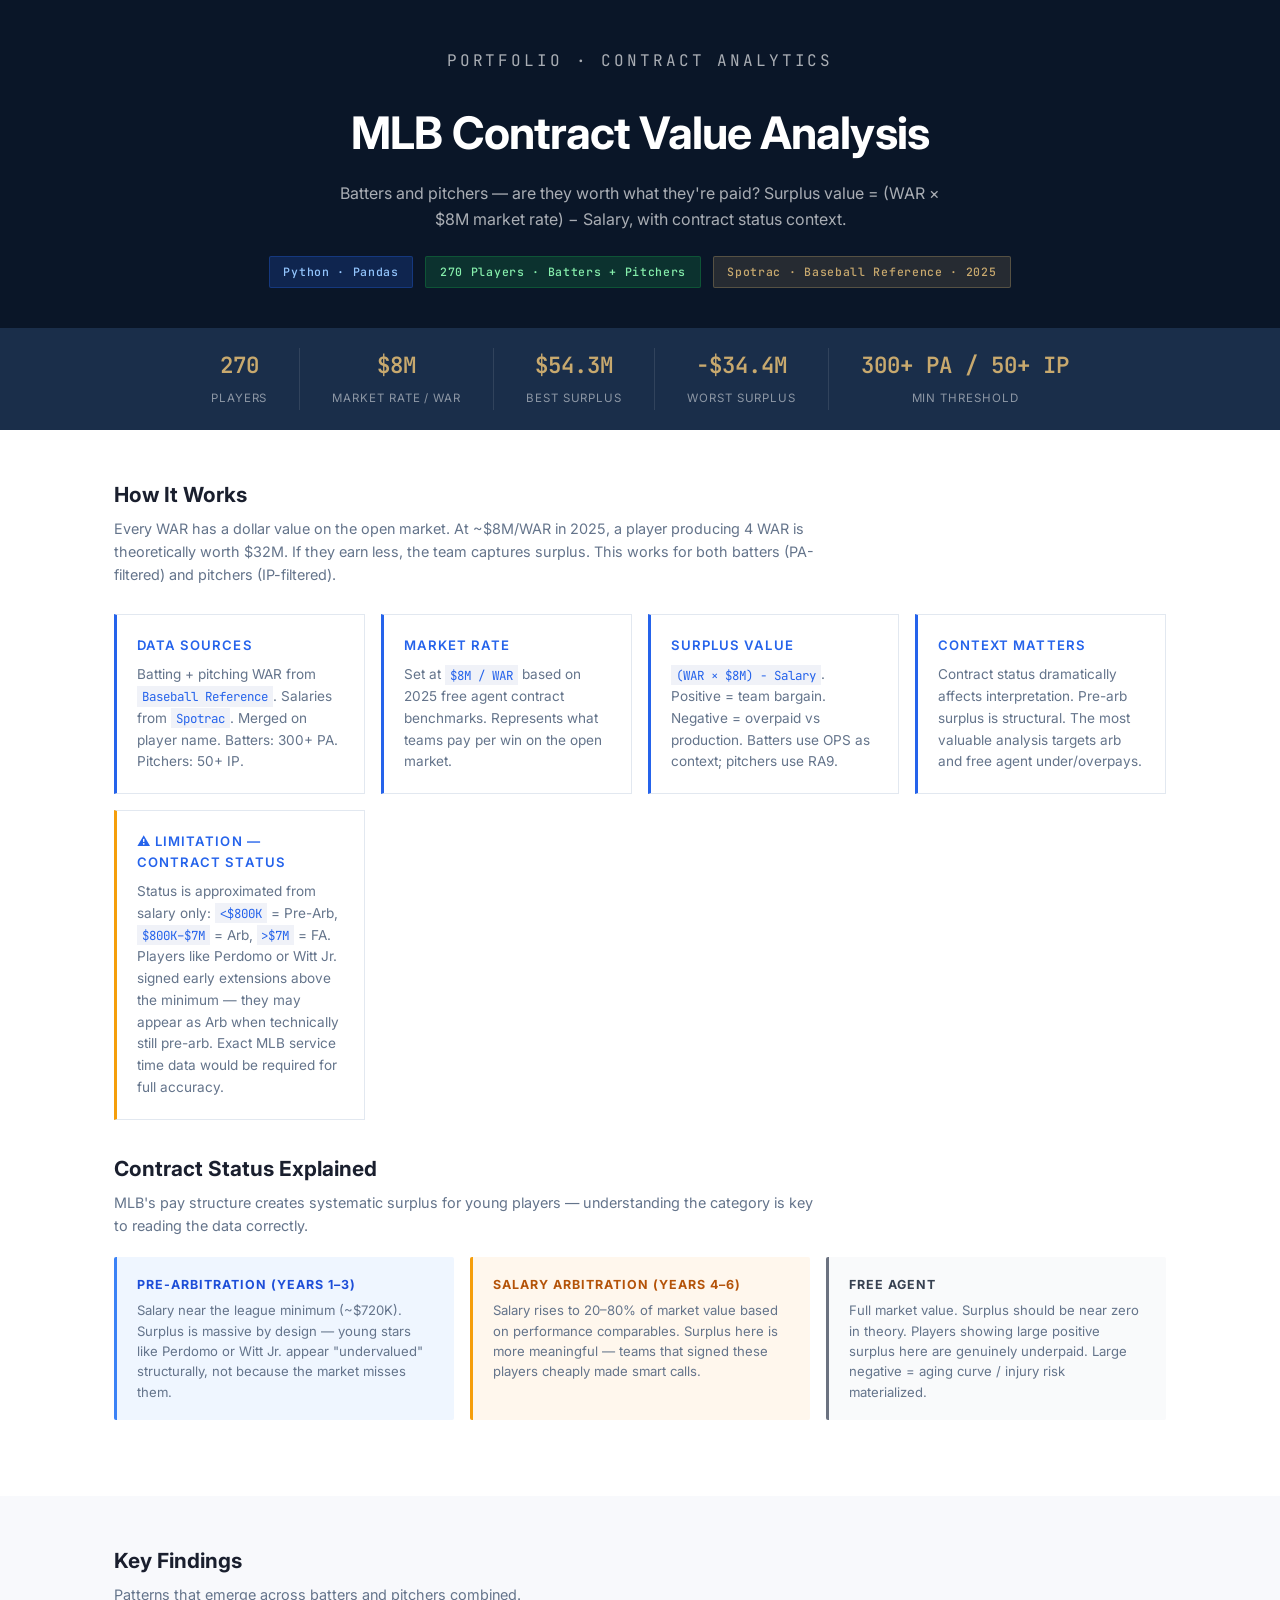
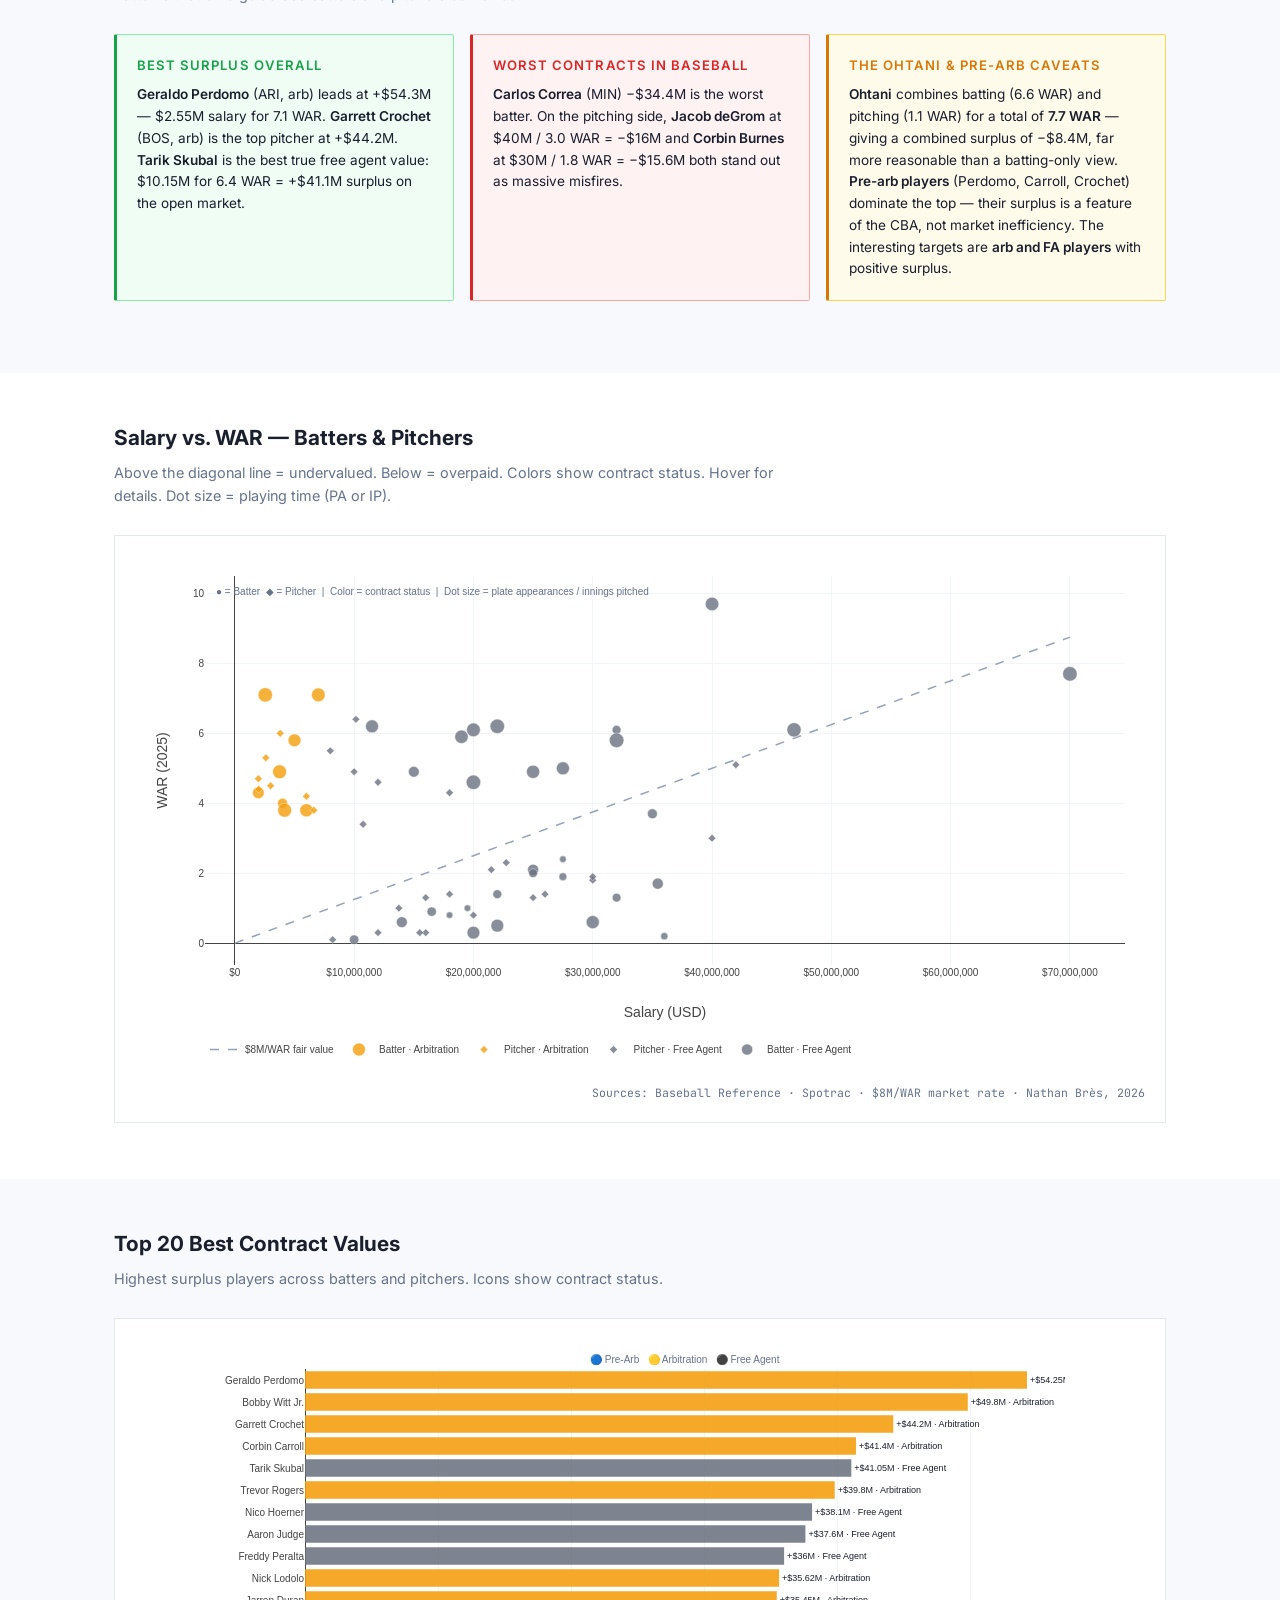
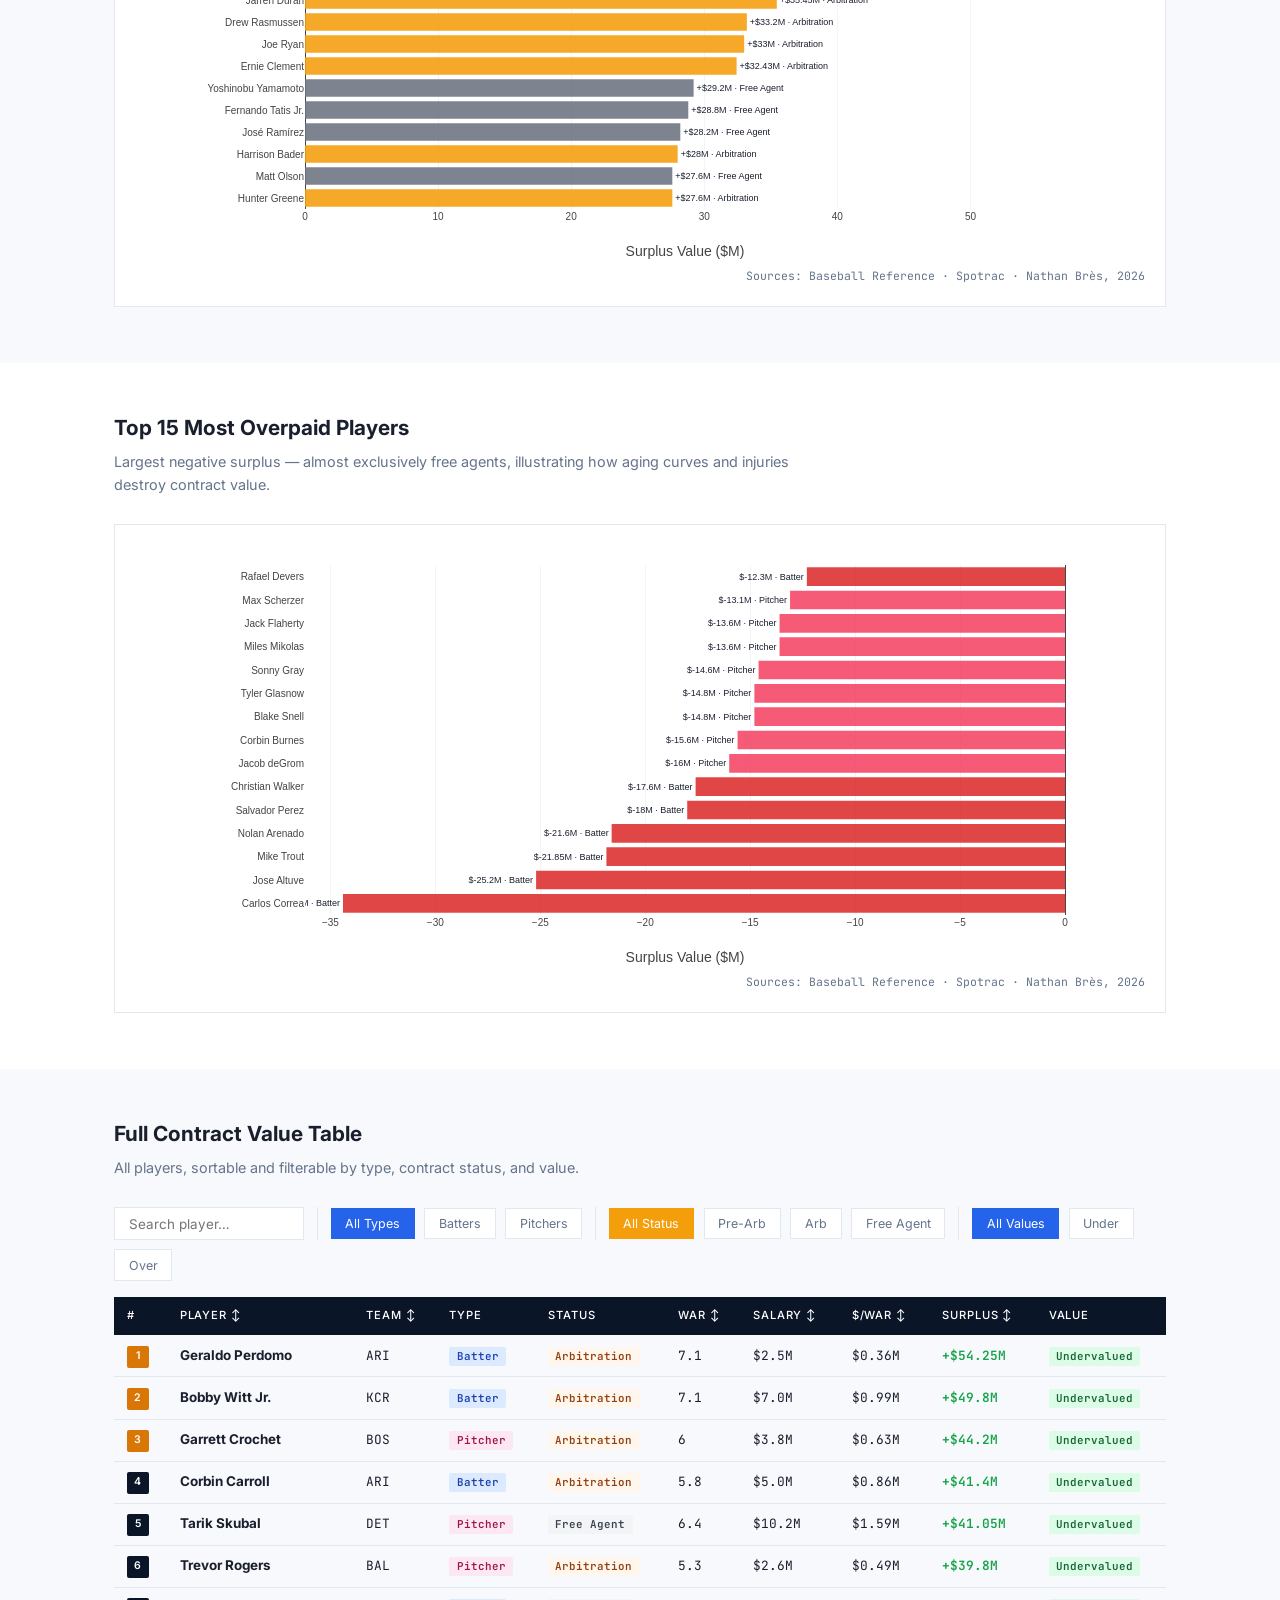
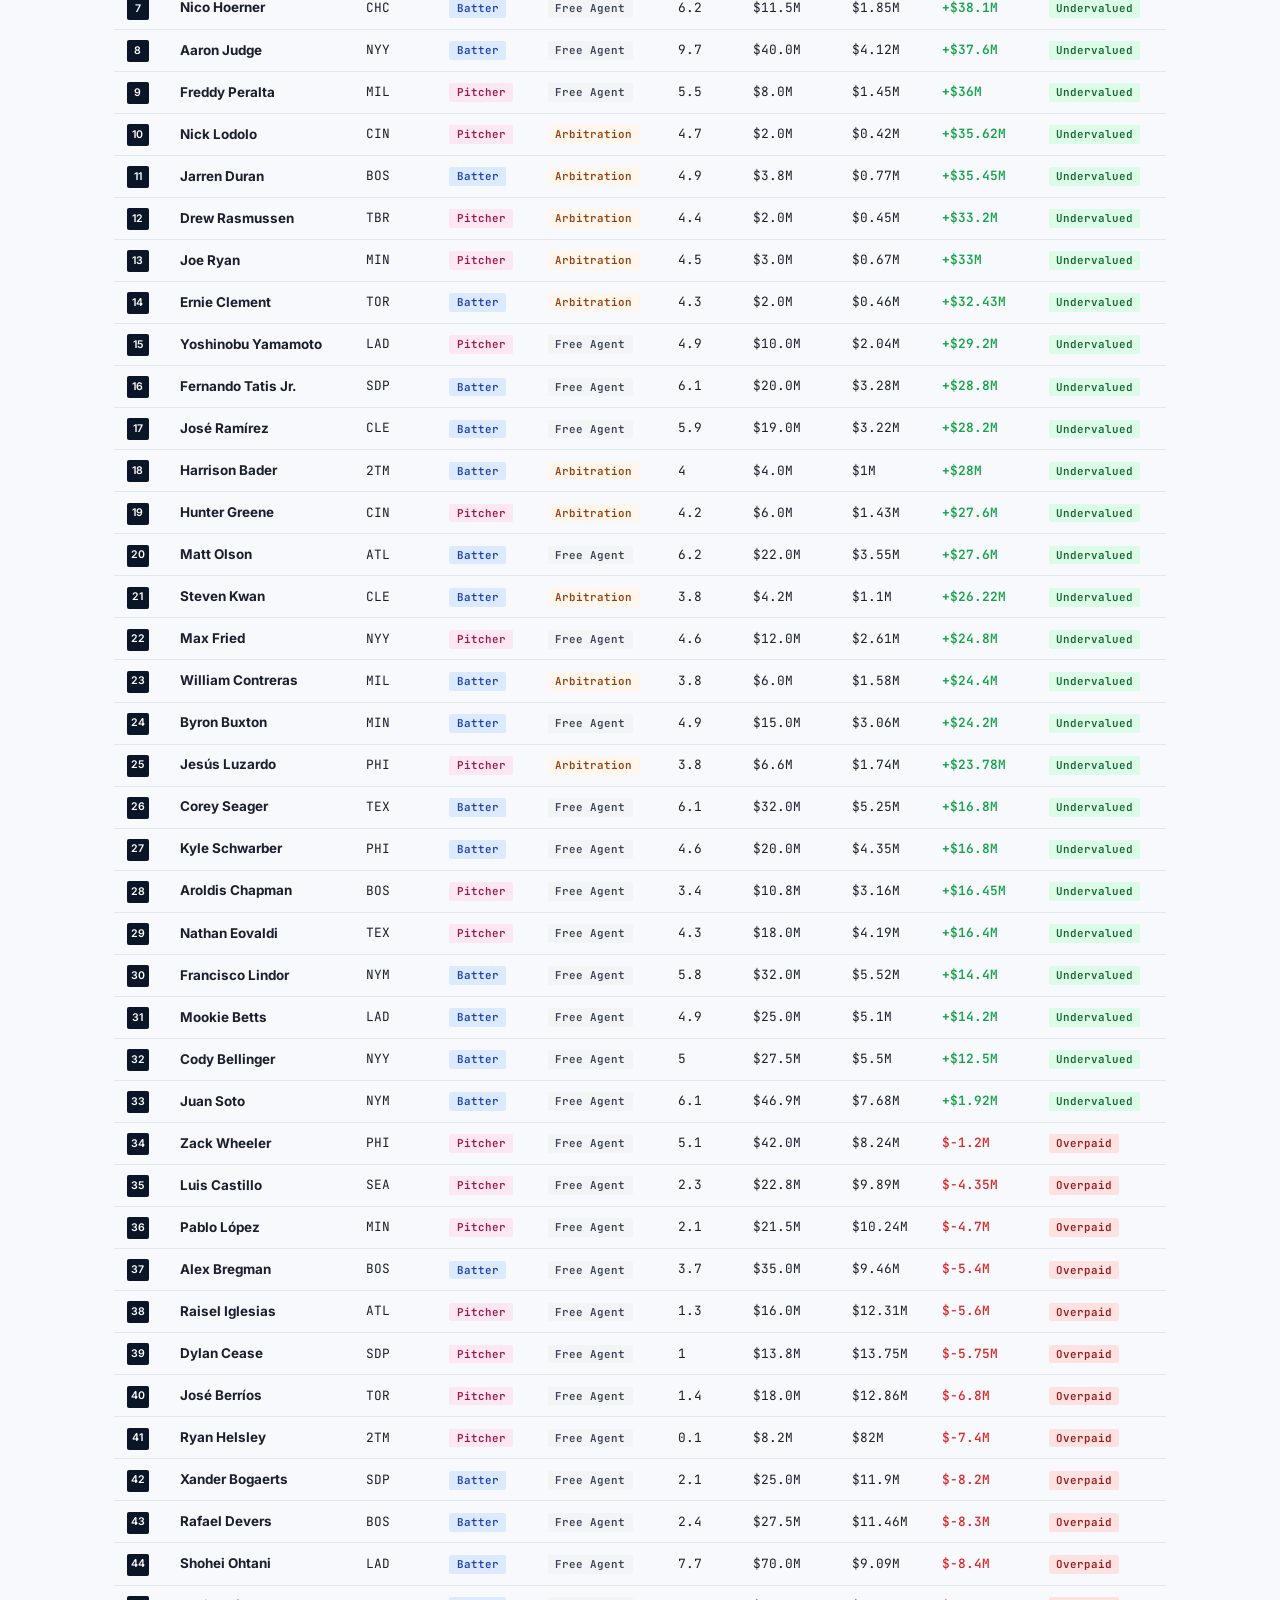
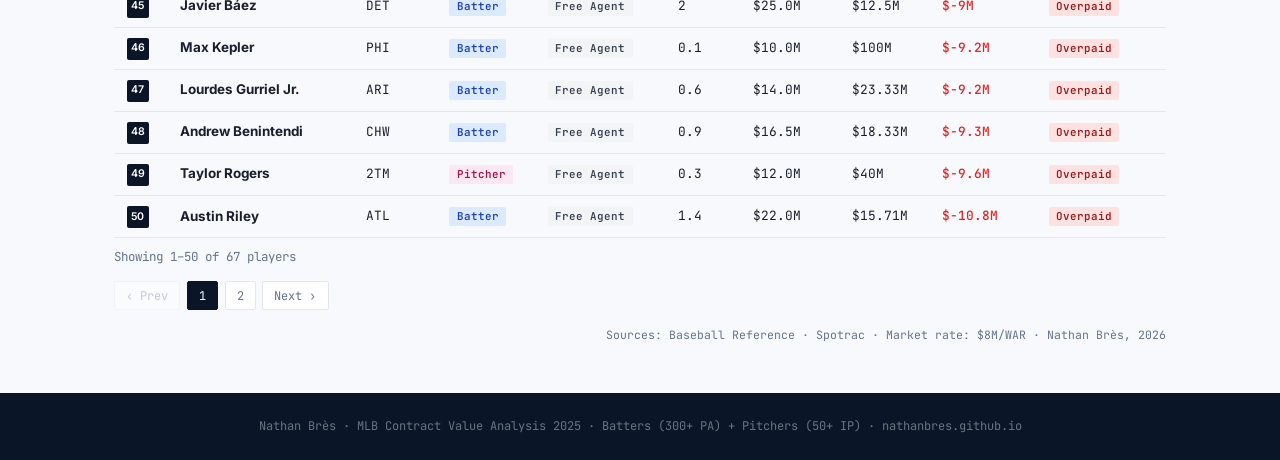
==== commit 63580052: "Add pagination (50 rows) and margin of error to comparison table" ====
--- a/contract-value.html
+++ b/contract-value.html
@@ -86,6 +86,10 @@
     .rank-badge{display:inline-flex;align-items:center;justify-content:center;width:22px;height:22px;background:var(--navy);color:#fff;font-size:.66rem;font-weight:600;border-radius:2px}
     .rank-badge.top3{background:#d97706}
     .page-footer{background:var(--navy);color:rgba(255,255,255,.4);text-align:center;padding:1.5rem;font-size:.75rem;font-family:var(--mono)}
+    .pagination{display:flex;gap:.4rem;align-items:center;margin-top:.85rem;flex-wrap:wrap}
+    .page-btn{padding:.35rem .7rem;border:1px solid var(--border);background:var(--bg);font-family:var(--mono);font-size:.75rem;color:var(--muted);cursor:pointer;border-radius:2px;transition:all .15s}
+    .page-btn:hover,.page-btn.active{background:var(--navy);color:#fff;border-color:var(--navy)}
+    .page-btn:disabled{opacity:.35;cursor:default}
     @media(max-width:640px){
       .stats-inner{gap:1rem}.stat-div{display:none}
       .val-table{font-size:.73rem}.val-table th,.val-table td{padding:.4rem .45rem}
@@ -144,6 +148,10 @@
         <h4>Context Matters</h4>
         <p>Contract status dramatically affects interpretation. Pre-arb surplus is structural. The most valuable analysis targets arb and free agent under/overpays.</p>
       </div>
+      <div class="method-card" style="border-left-color:#f59e0b">
+        <h4>⚠ Limitation — Contract Status</h4>
+        <p>Status is approximated from salary only: <code>&lt;$800K</code> = Pre-Arb, <code>$800K–$7M</code> = Arb, <code>&gt;$7M</code> = FA. Players like Perdomo or Witt Jr. signed early extensions above the minimum — they may appear as Arb when technically still pre-arb. Exact MLB service time data would be required for full accuracy.</p>
+      </div>
     </div>
 
     <h2 class="section-title" style="margin-top:2rem">Contract Status Explained</h2>
@@ -181,7 +189,7 @@
       </div>
       <div class="finding-card gold">
         <h4>The Ohtani & Pre-Arb Caveats</h4>
-        <p><strong>Ohtani</strong> batting-only shows −$17.2M, but his pitching WAR isn't included here. <strong>Pre-arb players</strong> (Perdomo, Carroll, Crochet) dominate the top — their surplus is a feature of the CBA, not market inefficiency. The interesting targets are <strong>arb and FA players</strong> with positive surplus.</p>
+        <p><strong>Ohtani</strong> combines batting (6.6 WAR) and pitching (1.1 WAR) for a total of <strong>7.7 WAR</strong> — giving a combined surplus of −$8.4M, far more reasonable than a batting-only view. <strong>Pre-arb players</strong> (Perdomo, Carroll, Crochet) dominate the top — their surplus is a feature of the CBA, not market inefficiency. The interesting targets are <strong>arb and FA players</strong> with positive surplus.</p>
       </div>
     </div>
   </div>
@@ -264,6 +272,7 @@
       </table>
     </div>
     <p id="tableCount" style="font-size:.78rem;color:var(--muted);margin-top:.6rem;font-family:var(--mono)"></p>
+    <div class="pagination" id="tablePagination"></div>
     <div class="chart-source" style="margin-top:.5rem">Sources: Baseball Reference · Spotrac · Market rate: $8M/WAR · Nathan Brès, 2026</div>
   </div>
 </div>
@@ -271,7 +280,7 @@
 <div class="page-footer">Nathan Brès · MLB Contract Value Analysis 2025 · Batters (300+ PA) + Pitchers (50+ IP) · nathanbres.github.io</div>
 
 <script>
-const DATA = [{"Player":"Geraldo Perdomo","Team":"ARI","Position":"SS","Age":25,"player_type":"Batter","contract_status":"Arbitration","WAR":7.1,"Salary_2025":2550000,"dollar_per_WAR_M":0.36,"surplus_value_M":54.25,"value_label":"Undervalued","metric":0.851,"volume":720.0,"metric_label":"OPS","volume_label":"PA"},{"Player":"Bobby Witt Jr.","Team":"KCR","Position":"SS","Age":25,"player_type":"Batter","contract_status":"Arbitration","WAR":7.1,"Salary_2025":7000000,"dollar_per_WAR_M":0.99,"surplus_value_M":49.8,"value_label":"Undervalued","metric":0.852,"volume":687.0,"metric_label":"OPS","volume_label":"PA"},{"Player":"Garrett Crochet","Team":"BOS","Position":"SP","Age":26,"player_type":"Pitcher","contract_status":"Arbitration","WAR":6.0,"Salary_2025":3800000,"dollar_per_WAR_M":0.63,"surplus_value_M":44.2,"value_label":"Undervalued","metric":2.72,"volume":205.1,"metric_label":"RA9","volume_label":"IP"},{"Player":"Corbin Carroll","Team":"ARI","Position":"RF","Age":24,"player_type":"Batter","contract_status":"Arbitration","WAR":5.8,"Salary_2025":5000000,"dollar_per_WAR_M":0.86,"surplus_value_M":41.4,"value_label":"Undervalued","metric":0.883,"volume":642.0,"metric_label":"OPS","volume_label":"PA"},{"Player":"Tarik Skubal","Team":"DET","Position":"SP","Age":28,"player_type":"Pitcher","contract_status":"Free Agent","WAR":6.4,"Salary_2025":10150000,"dollar_per_WAR_M":1.59,"surplus_value_M":41.05,"value_label":"Undervalued","metric":2.53,"volume":195.1,"metric_label":"RA9","volume_label":"IP"},{"Player":"Trevor Rogers","Team":"BAL","Position":"SP","Age":27,"player_type":"Pitcher","contract_status":"Arbitration","WAR":5.3,"Salary_2025":2600000,"dollar_per_WAR_M":0.49,"surplus_value_M":39.8,"value_label":"Undervalued","metric":1.89,"volume":109.2,"metric_label":"RA9","volume_label":"IP"},{"Player":"Nico Hoerner","Team":"CHC","Position":"2B","Age":28,"player_type":"Batter","contract_status":"Free Agent","WAR":6.2,"Salary_2025":11500000,"dollar_per_WAR_M":1.85,"surplus_value_M":38.1,"value_label":"Undervalued","metric":0.739,"volume":649.0,"metric_label":"OPS","volume_label":"PA"},{"Player":"Aaron Judge","Team":"NYY","Position":"RF","Age":33,"player_type":"Batter","contract_status":"Free Agent","WAR":9.7,"Salary_2025":40000000,"dollar_per_WAR_M":4.12,"surplus_value_M":37.6,"value_label":"Undervalued","metric":1.144,"volume":679.0,"metric_label":"OPS","volume_label":"PA"},{"Player":"Freddy Peralta","Team":"MIL","Position":"SP","Age":29,"player_type":"Pitcher","contract_status":"Free Agent","WAR":5.5,"Salary_2025":8000000,"dollar_per_WAR_M":1.45,"surplus_value_M":36.0,"value_label":"Undervalued","metric":2.75,"volume":176.2,"metric_label":"RA9","volume_label":"IP"},{"Player":"Nick Lodolo","Team":"CIN","Position":"SP","Age":27,"player_type":"Pitcher","contract_status":"Arbitration","WAR":4.7,"Salary_2025":1975000,"dollar_per_WAR_M":0.42,"surplus_value_M":35.62,"value_label":"Undervalued","metric":3.45,"volume":156.2,"metric_label":"RA9","volume_label":"IP"},{"Player":"Jarren Duran","Team":"BOS","Position":"LF","Age":28,"player_type":"Batter","contract_status":"Arbitration","WAR":4.9,"Salary_2025":3750000,"dollar_per_WAR_M":0.77,"surplus_value_M":35.45,"value_label":"Undervalued","metric":0.774,"volume":696.0,"metric_label":"OPS","volume_label":"PA"},{"Player":"Drew Rasmussen","Team":"TBR","Position":"SP","Age":29,"player_type":"Pitcher","contract_status":"Arbitration","WAR":4.4,"Salary_2025":2000000,"dollar_per_WAR_M":0.45,"surplus_value_M":33.2,"value_label":"Undervalued","metric":2.82,"volume":150.0,"metric_label":"RA9","volume_label":"IP"},{"Player":"Joe Ryan","Team":"MIN","Position":"SP","Age":29,"player_type":"Pitcher","contract_status":"Arbitration","WAR":4.5,"Salary_2025":3000000,"dollar_per_WAR_M":0.67,"surplus_value_M":33.0,"value_label":"Undervalued","metric":3.63,"volume":171.0,"metric_label":"RA9","volume_label":"IP"},{"Player":"Ernie Clement","Team":"TOR","Position":"3B","Age":29,"player_type":"Batter","contract_status":"Arbitration","WAR":4.3,"Salary_2025":1970000,"dollar_per_WAR_M":0.46,"surplus_value_M":32.43,"value_label":"Undervalued","metric":0.711,"volume":588.0,"metric_label":"OPS","volume_label":"PA"},{"Player":"Yoshinobu Yamamoto","Team":"LAD","Position":"SP","Age":26,"player_type":"Pitcher","contract_status":"Free Agent","WAR":4.9,"Salary_2025":10000000,"dollar_per_WAR_M":2.04,"surplus_value_M":29.2,"value_label":"Undervalued","metric":2.75,"volume":173.2,"metric_label":"RA9","volume_label":"IP"},{"Player":"Fernando Tatis Jr.","Team":"SDP","Position":"RF","Age":26,"player_type":"Batter","contract_status":"Free Agent","WAR":6.1,"Salary_2025":20000000,"dollar_per_WAR_M":3.28,"surplus_value_M":28.8,"value_label":"Undervalued","metric":0.814,"volume":691.0,"metric_label":"OPS","volume_label":"PA"},{"Player":"José Ramírez","Team":"CLE","Position":"3B","Age":32,"player_type":"Batter","contract_status":"Free Agent","WAR":5.9,"Salary_2025":19000000,"dollar_per_WAR_M":3.22,"surplus_value_M":28.2,"value_label":"Undervalued","metric":0.863,"volume":673.0,"metric_label":"OPS","volume_label":"PA"},{"Player":"Harrison Bader","Team":"2TM","Position":"LF","Age":31,"player_type":"Batter","contract_status":"Arbitration","WAR":4.0,"Salary_2025":4000000,"dollar_per_WAR_M":1.0,"surplus_value_M":28.0,"value_label":"Undervalued","metric":0.796,"volume":501.0,"metric_label":"OPS","volume_label":"PA"},{"Player":"Matt Olson","Team":"ATL","Position":"1B","Age":31,"player_type":"Batter","contract_status":"Free Agent","WAR":6.2,"Salary_2025":22000000,"dollar_per_WAR_M":3.55,"surplus_value_M":27.6,"value_label":"Undervalued","metric":0.85,"volume":724.0,"metric_label":"OPS","volume_label":"PA"},{"Player":"Hunter Greene","Team":"CIN","Position":"SP","Age":25,"player_type":"Pitcher","contract_status":"Arbitration","WAR":4.2,"Salary_2025":6000000,"dollar_per_WAR_M":1.43,"surplus_value_M":27.6,"value_label":"Undervalued","metric":2.93,"volume":107.2,"metric_label":"RA9","volume_label":"IP"},{"Player":"Steven Kwan","Team":"CLE","Position":"LF","Age":27,"player_type":"Batter","contract_status":"Arbitration","WAR":3.8,"Salary_2025":4175000,"dollar_per_WAR_M":1.1,"surplus_value_M":26.22,"value_label":"Undervalued","metric":0.705,"volume":693.0,"metric_label":"OPS","volume_label":"PA"},{"Player":"Max Fried","Team":"NYY","Position":"SP","Age":31,"player_type":"Pitcher","contract_status":"Free Agent","WAR":4.6,"Salary_2025":12000000,"dollar_per_WAR_M":2.61,"surplus_value_M":24.8,"value_label":"Undervalued","metric":3.36,"volume":195.1,"metric_label":"RA9","volume_label":"IP"},{"Player":"William Contreras","Team":"MIL","Position":"C","Age":27,"player_type":"Batter","contract_status":"Arbitration","WAR":3.8,"Salary_2025":6000000,"dollar_per_WAR_M":1.58,"surplus_value_M":24.4,"value_label":"Undervalued","metric":0.754,"volume":659.0,"metric_label":"OPS","volume_label":"PA"},{"Player":"Byron Buxton","Team":"MIN","Position":"CF","Age":31,"player_type":"Batter","contract_status":"Free Agent","WAR":4.9,"Salary_2025":15000000,"dollar_per_WAR_M":3.06,"surplus_value_M":24.2,"value_label":"Undervalued","metric":0.878,"volume":542.0,"metric_label":"OPS","volume_label":"PA"},{"Player":"Jesús Luzardo","Team":"PHI","Position":"SP","Age":27,"player_type":"Pitcher","contract_status":"Arbitration","WAR":3.8,"Salary_2025":6625000,"dollar_per_WAR_M":1.74,"surplus_value_M":23.78,"value_label":"Undervalued","metric":4.17,"volume":183.2,"metric_label":"RA9","volume_label":"IP"},{"Player":"Nathan Eovaldi","Team":"TEX","Position":"SP","Age":35,"player_type":"Pitcher","contract_status":"Free Agent","WAR":4.3,"Salary_2025":18000000,"dollar_per_WAR_M":4.19,"surplus_value_M":16.4,"value_label":"Undervalued","metric":1.94,"volume":130.0,"metric_label":"RA9","volume_label":"IP"},{"Player":"Aroldis Chapman","Team":"BOS","Position":"RP","Age":37,"player_type":"Pitcher","contract_status":"Free Agent","WAR":3.4,"Salary_2025":10750000,"dollar_per_WAR_M":3.16,"surplus_value_M":16.45,"value_label":"Undervalued","metric":1.32,"volume":61.1,"metric_label":"RA9","volume_label":"IP"},{"Player":"Kyle Schwarber","Team":"PHI","Position":"DH","Age":32,"player_type":"Batter","contract_status":"Free Agent","WAR":4.6,"Salary_2025":20000000,"dollar_per_WAR_M":4.35,"surplus_value_M":16.8,"value_label":"Undervalued","metric":0.928,"volume":724.0,"metric_label":"OPS","volume_label":"PA"},{"Player":"Corey Seager","Team":"TEX","Position":"SS","Age":31,"player_type":"Batter","contract_status":"Free Agent","WAR":6.1,"Salary_2025":32000000,"dollar_per_WAR_M":5.25,"surplus_value_M":16.8,"value_label":"Undervalued","metric":0.86,"volume":445.0,"metric_label":"OPS","volume_label":"PA"},{"Player":"Francisco Lindor","Team":"NYM","Position":"SS","Age":31,"player_type":"Batter","contract_status":"Free Agent","WAR":5.8,"Salary_2025":32000000,"dollar_per_WAR_M":5.52,"surplus_value_M":14.4,"value_label":"Undervalued","metric":0.811,"volume":732.0,"metric_label":"OPS","volume_label":"PA"},{"Player":"Mookie Betts","Team":"LAD","Position":"SS","Age":32,"player_type":"Batter","contract_status":"Free Agent","WAR":4.9,"Salary_2025":25000000,"dollar_per_WAR_M":5.1,"surplus_value_M":14.2,"value_label":"Undervalued","metric":0.732,"volume":663.0,"metric_label":"OPS","volume_label":"PA"},{"Player":"Cody Bellinger","Team":"NYY","Position":"CF","Age":29,"player_type":"Batter","contract_status":"Free Agent","WAR":5.0,"Salary_2025":27500000,"dollar_per_WAR_M":5.5,"surplus_value_M":12.5,"value_label":"Undervalued","metric":0.813,"volume":656.0,"metric_label":"OPS","volume_label":"PA"},{"Player":"Juan Soto","Team":"NYM","Position":"RF","Age":26,"player_type":"Batter","contract_status":"Free Agent","WAR":6.1,"Salary_2025":46875000,"dollar_per_WAR_M":7.68,"surplus_value_M":1.92,"value_label":"Undervalued","metric":0.921,"volume":715.0,"metric_label":"OPS","volume_label":"PA"},{"Player":"Carlos Correa","Team":"MIN","Position":"3B","Age":30,"player_type":"Batter","contract_status":"Free Agent","WAR":0.2,"Salary_2025":36000000,"dollar_per_WAR_M":180.0,"surplus_value_M":-34.4,"value_label":"Overpaid","metric":0.704,"volume":364.0,"metric_label":"OPS","volume_label":"PA"},{"Player":"Jose Altuve","Team":"HOU","Position":"LF","Age":35,"player_type":"Batter","contract_status":"Free Agent","WAR":0.6,"Salary_2025":30000000,"dollar_per_WAR_M":50.0,"surplus_value_M":-25.2,"value_label":"Overpaid","metric":0.771,"volume":654.0,"metric_label":"OPS","volume_label":"PA"},{"Player":"Mike Trout","Team":"LAA","Position":"RF","Age":33,"player_type":"Batter","contract_status":"Free Agent","WAR":1.7,"Salary_2025":35450000,"dollar_per_WAR_M":20.85,"surplus_value_M":-21.85,"value_label":"Overpaid","metric":0.797,"volume":556.0,"metric_label":"OPS","volume_label":"PA"},{"Player":"Nolan Arenado","Team":"STL","Position":"3B","Age":34,"player_type":"Batter","contract_status":"Free Agent","WAR":1.3,"Salary_2025":32000000,"dollar_per_WAR_M":24.62,"surplus_value_M":-21.6,"value_label":"Overpaid","metric":0.666,"volume":436.0,"metric_label":"OPS","volume_label":"PA"},{"Player":"Salvador Perez","Team":"KCR","Position":"C","Age":35,"player_type":"Batter","contract_status":"Free Agent","WAR":0.5,"Salary_2025":22000000,"dollar_per_WAR_M":44.0,"surplus_value_M":-18.0,"value_label":"Overpaid","metric":0.729,"volume":641.0,"metric_label":"OPS","volume_label":"PA"},{"Player":"Christian Walker","Team":"HOU","Position":"1B","Age":34,"player_type":"Batter","contract_status":"Free Agent","WAR":0.3,"Salary_2025":20000000,"dollar_per_WAR_M":66.67,"surplus_value_M":-17.6,"value_label":"Overpaid","metric":0.717,"volume":640.0,"metric_label":"OPS","volume_label":"PA"},{"Player":"Shohei Ohtani","Team":"LAD","Position":"DH","Age":30,"player_type":"Batter","contract_status":"Free Agent","WAR":6.6,"Salary_2025":70000000,"dollar_per_WAR_M":10.61,"surplus_value_M":-17.2,"value_label":"Overpaid","metric":1.014,"volume":727.0,"metric_label":"OPS","volume_label":"PA"},{"Player":"Jacob deGrom","Team":"TEX","Position":"SP","Age":37,"player_type":"Pitcher","contract_status":"Free Agent","WAR":3.0,"Salary_2025":40000000,"dollar_per_WAR_M":13.33,"surplus_value_M":-16.0,"value_label":"Overpaid","metric":2.97,"volume":172.2,"metric_label":"RA9","volume_label":"IP"},{"Player":"Corbin Burnes","Team":"ARI","Position":"SP","Age":30,"player_type":"Pitcher","contract_status":"Free Agent","WAR":1.8,"Salary_2025":30000000,"dollar_per_WAR_M":16.67,"surplus_value_M":-15.6,"value_label":"Overpaid","metric":3.22,"volume":64.1,"metric_label":"RA9","volume_label":"IP"},{"Player":"Blake Snell","Team":"LAD","Position":"SP","Age":32,"player_type":"Pitcher","contract_status":"Free Agent","WAR":1.4,"Salary_2025":26000000,"dollar_per_WAR_M":18.57,"surplus_value_M":-14.8,"value_label":"Overpaid","metric":3.08,"volume":61.1,"metric_label":"RA9","volume_label":"IP"},{"Player":"Tyler Glasnow","Team":"LAD","Position":"SP","Age":31,"player_type":"Pitcher","contract_status":"Free Agent","WAR":1.9,"Salary_2025":30000000,"dollar_per_WAR_M":15.79,"surplus_value_M":-14.8,"value_label":"Overpaid","metric":3.29,"volume":90.1,"metric_label":"RA9","volume_label":"IP"},{"Player":"Miles Mikolas","Team":"STL","Position":"SP","Age":36,"player_type":"Pitcher","contract_status":"Free Agent","WAR":0.3,"Salary_2025":16000000,"dollar_per_WAR_M":53.33,"surplus_value_M":-13.6,"value_label":"Overpaid","metric":5.01,"volume":156.1,"metric_label":"RA9","volume_label":"IP"},{"Player":"Jack Flaherty","Team":"DET","Position":"SP","Age":29,"player_type":"Pitcher","contract_status":"Free Agent","WAR":0.8,"Salary_2025":20000000,"dollar_per_WAR_M":25.0,"surplus_value_M":-13.6,"value_label":"Overpaid","metric":4.75,"volume":161.0,"metric_label":"RA9","volume_label":"IP"},{"Player":"Rafael Devers","Team":"SFG","Position":"DH","Age":28,"player_type":"Batter","contract_status":"Free Agent","WAR":1.9,"Salary_2025":27500000,"dollar_per_WAR_M":14.47,"surplus_value_M":-12.3,"value_label":"Overpaid","metric":0.807,"volume":395.0,"metric_label":"OPS","volume_label":"PA"},{"Player":"Rhys Hoskins","Team":"MIL","Position":"1B","Age":32,"player_type":"Batter","contract_status":"Free Agent","WAR":0.8,"Salary_2025":18000000,"dollar_per_WAR_M":22.5,"surplus_value_M":-11.6,"value_label":"Overpaid","metric":0.748,"volume":328.0,"metric_label":"OPS","volume_label":"PA"},{"Player":"Starling Marte","Team":"NYM","Position":"RF","Age":36,"player_type":"Batter","contract_status":"Free Agent","WAR":1.0,"Salary_2025":19500000,"dollar_per_WAR_M":19.5,"surplus_value_M":-11.5,"value_label":"Overpaid","metric":0.745,"volume":329.0,"metric_label":"OPS","volume_label":"PA"},{"Player":"Austin Riley","Team":"ATL","Position":"3B","Age":28,"player_type":"Batter","contract_status":"Free Agent","WAR":1.4,"Salary_2025":22000000,"dollar_per_WAR_M":15.71,"surplus_value_M":-10.8,"value_label":"Overpaid","metric":0.737,"volume":447.0,"metric_label":"OPS","volume_label":"PA"},{"Player":"Sonny Gray","Team":"STL","Position":"SP","Age":35,"player_type":"Pitcher","contract_status":"Free Agent","WAR":1.3,"Salary_2025":25000000,"dollar_per_WAR_M":19.23,"surplus_value_M":-14.6,"value_label":"Overpaid","metric":4.63,"volume":180.2,"metric_label":"RA9","volume_label":"IP"},{"Player":"Raisel Iglesias","Team":"ATL","Position":"RP","Age":35,"player_type":"Pitcher","contract_status":"Free Agent","WAR":1.3,"Salary_2025":16000000,"dollar_per_WAR_M":12.31,"surplus_value_M":-5.6,"value_label":"Overpaid","metric":3.34,"volume":67.1,"metric_label":"RA9","volume_label":"IP"},{"Player":"Dylan Cease","Team":"SDP","Position":"SP","Age":29,"player_type":"Pitcher","contract_status":"Free Agent","WAR":1.0,"Salary_2025":13750000,"dollar_per_WAR_M":13.75,"surplus_value_M":-5.75,"value_label":"Overpaid","metric":4.88,"volume":168.0,"metric_label":"RA9","volume_label":"IP"},{"Player":"Zack Wheeler","Team":"PHI","Position":"SP","Age":35,"player_type":"Pitcher","contract_status":"Free Agent","WAR":5.1,"Salary_2025":42000000,"dollar_per_WAR_M":8.24,"surplus_value_M":-1.2,"value_label":"Overpaid","metric":2.89,"volume":149.2,"metric_label":"RA9","volume_label":"IP"},{"Player":"Alex Bregman","Team":"BOS","Position":"3B","Age":31,"player_type":"Batter","contract_status":"Free Agent","WAR":3.7,"Salary_2025":35000000,"dollar_per_WAR_M":9.46,"surplus_value_M":-5.4,"value_label":"Overpaid","metric":0.821,"volume":495.0,"metric_label":"OPS","volume_label":"PA"},{"Player":"Xander Bogaerts","Team":"SDP","Position":"SS","Age":32,"player_type":"Batter","contract_status":"Free Agent","WAR":2.1,"Salary_2025":25000000,"dollar_per_WAR_M":11.9,"surplus_value_M":-8.2,"value_label":"Overpaid","metric":0.72,"volume":552.0,"metric_label":"OPS","volume_label":"PA"},{"Player":"Javier Báez","Team":"DET","Position":"3B","Age":32,"player_type":"Batter","contract_status":"Free Agent","WAR":2.0,"Salary_2025":25000000,"dollar_per_WAR_M":12.5,"surplus_value_M":-9.0,"value_label":"Overpaid","metric":0.68,"volume":437.0,"metric_label":"OPS","volume_label":"PA"},{"Player":"Luis Castillo","Team":"SEA","Position":"SP","Age":32,"player_type":"Pitcher","contract_status":"Free Agent","WAR":2.3,"Salary_2025":22750000,"dollar_per_WAR_M":9.89,"surplus_value_M":-4.35,"value_label":"Overpaid","metric":3.79,"volume":180.2,"metric_label":"RA9","volume_label":"IP"},{"Player":"Pablo López","Team":"MIN","Position":"SP","Age":29,"player_type":"Pitcher","contract_status":"Free Agent","WAR":2.1,"Salary_2025":21500000,"dollar_per_WAR_M":10.24,"surplus_value_M":-4.7,"value_label":"Overpaid","metric":3.33,"volume":75.2,"metric_label":"RA9","volume_label":"IP"},{"Player":"José Berríos","Team":"TOR","Position":"SP","Age":31,"player_type":"Pitcher","contract_status":"Free Agent","WAR":1.4,"Salary_2025":18000000,"dollar_per_WAR_M":12.86,"surplus_value_M":-6.8,"value_label":"Overpaid","metric":4.66,"volume":166.0,"metric_label":"RA9","volume_label":"IP"},{"Player":"Max Scherzer","Team":"TOR","Position":"SP","Age":40,"player_type":"Pitcher","contract_status":"Free Agent","WAR":0.3,"Salary_2025":15500000,"dollar_per_WAR_M":51.67,"surplus_value_M":-13.1,"value_label":"Overpaid","metric":5.19,"volume":85.0,"metric_label":"RA9","volume_label":"IP"},{"Player":"Lourdes Gurriel Jr.","Team":"ARI","Position":"LF","Age":31,"player_type":"Batter","contract_status":"Free Agent","WAR":0.6,"Salary_2025":14000000,"dollar_per_WAR_M":23.33,"surplus_value_M":-9.2,"value_label":"Overpaid","metric":0.713,"volume":546.0,"metric_label":"OPS","volume_label":"PA"},{"Player":"Andrew Benintendi","Team":"CHW","Position":"DH","Age":30,"player_type":"Batter","contract_status":"Free Agent","WAR":0.9,"Salary_2025":16500000,"dollar_per_WAR_M":18.33,"surplus_value_M":-9.3,"value_label":"Overpaid","metric":0.738,"volume":470.0,"metric_label":"OPS","volume_label":"PA"},{"Player":"Max Kepler","Team":"PHI","Position":"LF","Age":32,"player_type":"Batter","contract_status":"Free Agent","WAR":0.1,"Salary_2025":10000000,"dollar_per_WAR_M":100.0,"surplus_value_M":-9.2,"value_label":"Overpaid","metric":0.691,"volume":474.0,"metric_label":"OPS","volume_label":"PA"},{"Player":"Rafael Devers","Team":"BOS","Position":"DH","Age":28,"player_type":"Batter","contract_status":"Free Agent","WAR":2.4,"Salary_2025":27500000,"dollar_per_WAR_M":11.46,"surplus_value_M":-8.3,"value_label":"Overpaid","metric":0.905,"volume":334.0,"metric_label":"OPS","volume_label":"PA"},{"Player":"Ryan Helsley","Team":"2TM","Position":"RP","Age":30,"player_type":"Pitcher","contract_status":"Free Agent","WAR":0.1,"Salary_2025":8200000,"dollar_per_WAR_M":82.0,"surplus_value_M":-7.4,"value_label":"Overpaid","metric":5.14,"volume":56.0,"metric_label":"RA9","volume_label":"IP"},{"Player":"Taylor Rogers","Team":"2TM","Position":"RP","Age":34,"player_type":"Pitcher","contract_status":"Free Agent","WAR":0.3,"Salary_2025":12000000,"dollar_per_WAR_M":40.0,"surplus_value_M":-9.6,"value_label":"Overpaid","metric":4.44,"volume":50.2,"metric_label":"RA9","volume_label":"IP"}];
+const DATA = [{"Player":"Geraldo Perdomo","Team":"ARI","Position":"SS","Age":25,"player_type":"Batter","contract_status":"Arbitration","WAR":7.1,"Salary_2025":2550000,"dollar_per_WAR_M":0.36,"surplus_value_M":54.25,"value_label":"Undervalued","metric":0.851,"volume":720.0,"metric_label":"OPS","volume_label":"PA"},{"Player":"Bobby Witt Jr.","Team":"KCR","Position":"SS","Age":25,"player_type":"Batter","contract_status":"Arbitration","WAR":7.1,"Salary_2025":7000000,"dollar_per_WAR_M":0.99,"surplus_value_M":49.8,"value_label":"Undervalued","metric":0.852,"volume":687.0,"metric_label":"OPS","volume_label":"PA"},{"Player":"Garrett Crochet","Team":"BOS","Position":"SP","Age":26,"player_type":"Pitcher","contract_status":"Arbitration","WAR":6.0,"Salary_2025":3800000,"dollar_per_WAR_M":0.63,"surplus_value_M":44.2,"value_label":"Undervalued","metric":2.72,"volume":205.1,"metric_label":"RA9","volume_label":"IP"},{"Player":"Corbin Carroll","Team":"ARI","Position":"RF","Age":24,"player_type":"Batter","contract_status":"Arbitration","WAR":5.8,"Salary_2025":5000000,"dollar_per_WAR_M":0.86,"surplus_value_M":41.4,"value_label":"Undervalued","metric":0.883,"volume":642.0,"metric_label":"OPS","volume_label":"PA"},{"Player":"Tarik Skubal","Team":"DET","Position":"SP","Age":28,"player_type":"Pitcher","contract_status":"Free Agent","WAR":6.4,"Salary_2025":10150000,"dollar_per_WAR_M":1.59,"surplus_value_M":41.05,"value_label":"Undervalued","metric":2.53,"volume":195.1,"metric_label":"RA9","volume_label":"IP"},{"Player":"Trevor Rogers","Team":"BAL","Position":"SP","Age":27,"player_type":"Pitcher","contract_status":"Arbitration","WAR":5.3,"Salary_2025":2600000,"dollar_per_WAR_M":0.49,"surplus_value_M":39.8,"value_label":"Undervalued","metric":1.89,"volume":109.2,"metric_label":"RA9","volume_label":"IP"},{"Player":"Nico Hoerner","Team":"CHC","Position":"2B","Age":28,"player_type":"Batter","contract_status":"Free Agent","WAR":6.2,"Salary_2025":11500000,"dollar_per_WAR_M":1.85,"surplus_value_M":38.1,"value_label":"Undervalued","metric":0.739,"volume":649.0,"metric_label":"OPS","volume_label":"PA"},{"Player":"Aaron Judge","Team":"NYY","Position":"RF","Age":33,"player_type":"Batter","contract_status":"Free Agent","WAR":9.7,"Salary_2025":40000000,"dollar_per_WAR_M":4.12,"surplus_value_M":37.6,"value_label":"Undervalued","metric":1.144,"volume":679.0,"metric_label":"OPS","volume_label":"PA"},{"Player":"Freddy Peralta","Team":"MIL","Position":"SP","Age":29,"player_type":"Pitcher","contract_status":"Free Agent","WAR":5.5,"Salary_2025":8000000,"dollar_per_WAR_M":1.45,"surplus_value_M":36.0,"value_label":"Undervalued","metric":2.75,"volume":176.2,"metric_label":"RA9","volume_label":"IP"},{"Player":"Nick Lodolo","Team":"CIN","Position":"SP","Age":27,"player_type":"Pitcher","contract_status":"Arbitration","WAR":4.7,"Salary_2025":1975000,"dollar_per_WAR_M":0.42,"surplus_value_M":35.62,"value_label":"Undervalued","metric":3.45,"volume":156.2,"metric_label":"RA9","volume_label":"IP"},{"Player":"Jarren Duran","Team":"BOS","Position":"LF","Age":28,"player_type":"Batter","contract_status":"Arbitration","WAR":4.9,"Salary_2025":3750000,"dollar_per_WAR_M":0.77,"surplus_value_M":35.45,"value_label":"Undervalued","metric":0.774,"volume":696.0,"metric_label":"OPS","volume_label":"PA"},{"Player":"Drew Rasmussen","Team":"TBR","Position":"SP","Age":29,"player_type":"Pitcher","contract_status":"Arbitration","WAR":4.4,"Salary_2025":2000000,"dollar_per_WAR_M":0.45,"surplus_value_M":33.2,"value_label":"Undervalued","metric":2.82,"volume":150.0,"metric_label":"RA9","volume_label":"IP"},{"Player":"Joe Ryan","Team":"MIN","Position":"SP","Age":29,"player_type":"Pitcher","contract_status":"Arbitration","WAR":4.5,"Salary_2025":3000000,"dollar_per_WAR_M":0.67,"surplus_value_M":33.0,"value_label":"Undervalued","metric":3.63,"volume":171.0,"metric_label":"RA9","volume_label":"IP"},{"Player":"Ernie Clement","Team":"TOR","Position":"3B","Age":29,"player_type":"Batter","contract_status":"Arbitration","WAR":4.3,"Salary_2025":1970000,"dollar_per_WAR_M":0.46,"surplus_value_M":32.43,"value_label":"Undervalued","metric":0.711,"volume":588.0,"metric_label":"OPS","volume_label":"PA"},{"Player":"Yoshinobu Yamamoto","Team":"LAD","Position":"SP","Age":26,"player_type":"Pitcher","contract_status":"Free Agent","WAR":4.9,"Salary_2025":10000000,"dollar_per_WAR_M":2.04,"surplus_value_M":29.2,"value_label":"Undervalued","metric":2.75,"volume":173.2,"metric_label":"RA9","volume_label":"IP"},{"Player":"Fernando Tatis Jr.","Team":"SDP","Position":"RF","Age":26,"player_type":"Batter","contract_status":"Free Agent","WAR":6.1,"Salary_2025":20000000,"dollar_per_WAR_M":3.28,"surplus_value_M":28.8,"value_label":"Undervalued","metric":0.814,"volume":691.0,"metric_label":"OPS","volume_label":"PA"},{"Player":"José Ramírez","Team":"CLE","Position":"3B","Age":32,"player_type":"Batter","contract_status":"Free Agent","WAR":5.9,"Salary_2025":19000000,"dollar_per_WAR_M":3.22,"surplus_value_M":28.2,"value_label":"Undervalued","metric":0.863,"volume":673.0,"metric_label":"OPS","volume_label":"PA"},{"Player":"Harrison Bader","Team":"2TM","Position":"LF","Age":31,"player_type":"Batter","contract_status":"Arbitration","WAR":4.0,"Salary_2025":4000000,"dollar_per_WAR_M":1.0,"surplus_value_M":28.0,"value_label":"Undervalued","metric":0.796,"volume":501.0,"metric_label":"OPS","volume_label":"PA"},{"Player":"Matt Olson","Team":"ATL","Position":"1B","Age":31,"player_type":"Batter","contract_status":"Free Agent","WAR":6.2,"Salary_2025":22000000,"dollar_per_WAR_M":3.55,"surplus_value_M":27.6,"value_label":"Undervalued","metric":0.85,"volume":724.0,"metric_label":"OPS","volume_label":"PA"},{"Player":"Hunter Greene","Team":"CIN","Position":"SP","Age":25,"player_type":"Pitcher","contract_status":"Arbitration","WAR":4.2,"Salary_2025":6000000,"dollar_per_WAR_M":1.43,"surplus_value_M":27.6,"value_label":"Undervalued","metric":2.93,"volume":107.2,"metric_label":"RA9","volume_label":"IP"},{"Player":"Steven Kwan","Team":"CLE","Position":"LF","Age":27,"player_type":"Batter","contract_status":"Arbitration","WAR":3.8,"Salary_2025":4175000,"dollar_per_WAR_M":1.1,"surplus_value_M":26.22,"value_label":"Undervalued","metric":0.705,"volume":693.0,"metric_label":"OPS","volume_label":"PA"},{"Player":"Max Fried","Team":"NYY","Position":"SP","Age":31,"player_type":"Pitcher","contract_status":"Free Agent","WAR":4.6,"Salary_2025":12000000,"dollar_per_WAR_M":2.61,"surplus_value_M":24.8,"value_label":"Undervalued","metric":3.36,"volume":195.1,"metric_label":"RA9","volume_label":"IP"},{"Player":"William Contreras","Team":"MIL","Position":"C","Age":27,"player_type":"Batter","contract_status":"Arbitration","WAR":3.8,"Salary_2025":6000000,"dollar_per_WAR_M":1.58,"surplus_value_M":24.4,"value_label":"Undervalued","metric":0.754,"volume":659.0,"metric_label":"OPS","volume_label":"PA"},{"Player":"Byron Buxton","Team":"MIN","Position":"CF","Age":31,"player_type":"Batter","contract_status":"Free Agent","WAR":4.9,"Salary_2025":15000000,"dollar_per_WAR_M":3.06,"surplus_value_M":24.2,"value_label":"Undervalued","metric":0.878,"volume":542.0,"metric_label":"OPS","volume_label":"PA"},{"Player":"Jesús Luzardo","Team":"PHI","Position":"SP","Age":27,"player_type":"Pitcher","contract_status":"Arbitration","WAR":3.8,"Salary_2025":6625000,"dollar_per_WAR_M":1.74,"surplus_value_M":23.78,"value_label":"Undervalued","metric":4.17,"volume":183.2,"metric_label":"RA9","volume_label":"IP"},{"Player":"Nathan Eovaldi","Team":"TEX","Position":"SP","Age":35,"player_type":"Pitcher","contract_status":"Free Agent","WAR":4.3,"Salary_2025":18000000,"dollar_per_WAR_M":4.19,"surplus_value_M":16.4,"value_label":"Undervalued","metric":1.94,"volume":130.0,"metric_label":"RA9","volume_label":"IP"},{"Player":"Aroldis Chapman","Team":"BOS","Position":"RP","Age":37,"player_type":"Pitcher","contract_status":"Free Agent","WAR":3.4,"Salary_2025":10750000,"dollar_per_WAR_M":3.16,"surplus_value_M":16.45,"value_label":"Undervalued","metric":1.32,"volume":61.1,"metric_label":"RA9","volume_label":"IP"},{"Player":"Kyle Schwarber","Team":"PHI","Position":"DH","Age":32,"player_type":"Batter","contract_status":"Free Agent","WAR":4.6,"Salary_2025":20000000,"dollar_per_WAR_M":4.35,"surplus_value_M":16.8,"value_label":"Undervalued","metric":0.928,"volume":724.0,"metric_label":"OPS","volume_label":"PA"},{"Player":"Corey Seager","Team":"TEX","Position":"SS","Age":31,"player_type":"Batter","contract_status":"Free Agent","WAR":6.1,"Salary_2025":32000000,"dollar_per_WAR_M":5.25,"surplus_value_M":16.8,"value_label":"Undervalued","metric":0.86,"volume":445.0,"metric_label":"OPS","volume_label":"PA"},{"Player":"Francisco Lindor","Team":"NYM","Position":"SS","Age":31,"player_type":"Batter","contract_status":"Free Agent","WAR":5.8,"Salary_2025":32000000,"dollar_per_WAR_M":5.52,"surplus_value_M":14.4,"value_label":"Undervalued","metric":0.811,"volume":732.0,"metric_label":"OPS","volume_label":"PA"},{"Player":"Mookie Betts","Team":"LAD","Position":"SS","Age":32,"player_type":"Batter","contract_status":"Free Agent","WAR":4.9,"Salary_2025":25000000,"dollar_per_WAR_M":5.1,"surplus_value_M":14.2,"value_label":"Undervalued","metric":0.732,"volume":663.0,"metric_label":"OPS","volume_label":"PA"},{"Player":"Cody Bellinger","Team":"NYY","Position":"CF","Age":29,"player_type":"Batter","contract_status":"Free Agent","WAR":5.0,"Salary_2025":27500000,"dollar_per_WAR_M":5.5,"surplus_value_M":12.5,"value_label":"Undervalued","metric":0.813,"volume":656.0,"metric_label":"OPS","volume_label":"PA"},{"Player":"Juan Soto","Team":"NYM","Position":"RF","Age":26,"player_type":"Batter","contract_status":"Free Agent","WAR":6.1,"Salary_2025":46875000,"dollar_per_WAR_M":7.68,"surplus_value_M":1.92,"value_label":"Undervalued","metric":0.921,"volume":715.0,"metric_label":"OPS","volume_label":"PA"},{"Player":"Carlos Correa","Team":"MIN","Position":"3B","Age":30,"player_type":"Batter","contract_status":"Free Agent","WAR":0.2,"Salary_2025":36000000,"dollar_per_WAR_M":180.0,"surplus_value_M":-34.4,"value_label":"Overpaid","metric":0.704,"volume":364.0,"metric_label":"OPS","volume_label":"PA"},{"Player":"Jose Altuve","Team":"HOU","Position":"LF","Age":35,"player_type":"Batter","contract_status":"Free Agent","WAR":0.6,"Salary_2025":30000000,"dollar_per_WAR_M":50.0,"surplus_value_M":-25.2,"value_label":"Overpaid","metric":0.771,"volume":654.0,"metric_label":"OPS","volume_label":"PA"},{"Player":"Mike Trout","Team":"LAA","Position":"RF","Age":33,"player_type":"Batter","contract_status":"Free Agent","WAR":1.7,"Salary_2025":35450000,"dollar_per_WAR_M":20.85,"surplus_value_M":-21.85,"value_label":"Overpaid","metric":0.797,"volume":556.0,"metric_label":"OPS","volume_label":"PA"},{"Player":"Nolan Arenado","Team":"STL","Position":"3B","Age":34,"player_type":"Batter","contract_status":"Free Agent","WAR":1.3,"Salary_2025":32000000,"dollar_per_WAR_M":24.62,"surplus_value_M":-21.6,"value_label":"Overpaid","metric":0.666,"volume":436.0,"metric_label":"OPS","volume_label":"PA"},{"Player":"Salvador Perez","Team":"KCR","Position":"C","Age":35,"player_type":"Batter","contract_status":"Free Agent","WAR":0.5,"Salary_2025":22000000,"dollar_per_WAR_M":44.0,"surplus_value_M":-18.0,"value_label":"Overpaid","metric":0.729,"volume":641.0,"metric_label":"OPS","volume_label":"PA"},{"Player":"Christian Walker","Team":"HOU","Position":"1B","Age":34,"player_type":"Batter","contract_status":"Free Agent","WAR":0.3,"Salary_2025":20000000,"dollar_per_WAR_M":66.67,"surplus_value_M":-17.6,"value_label":"Overpaid","metric":0.717,"volume":640.0,"metric_label":"OPS","volume_label":"PA"},{"Player":"Shohei Ohtani","Team":"LAD","Position":"DH/SP","Age":30,"player_type":"Batter","contract_status":"Free Agent","WAR":7.7,"Salary_2025":70000000,"dollar_per_WAR_M":9.09,"surplus_value_M":-8.4,"value_label":"Overpaid","metric":1.014,"volume":727.0,"metric_label":"OPS","volume_label":"PA"},{"Player":"Jacob deGrom","Team":"TEX","Position":"SP","Age":37,"player_type":"Pitcher","contract_status":"Free Agent","WAR":3.0,"Salary_2025":40000000,"dollar_per_WAR_M":13.33,"surplus_value_M":-16.0,"value_label":"Overpaid","metric":2.97,"volume":172.2,"metric_label":"RA9","volume_label":"IP"},{"Player":"Corbin Burnes","Team":"ARI","Position":"SP","Age":30,"player_type":"Pitcher","contract_status":"Free Agent","WAR":1.8,"Salary_2025":30000000,"dollar_per_WAR_M":16.67,"surplus_value_M":-15.6,"value_label":"Overpaid","metric":3.22,"volume":64.1,"metric_label":"RA9","volume_label":"IP"},{"Player":"Blake Snell","Team":"LAD","Position":"SP","Age":32,"player_type":"Pitcher","contract_status":"Free Agent","WAR":1.4,"Salary_2025":26000000,"dollar_per_WAR_M":18.57,"surplus_value_M":-14.8,"value_label":"Overpaid","metric":3.08,"volume":61.1,"metric_label":"RA9","volume_label":"IP"},{"Player":"Tyler Glasnow","Team":"LAD","Position":"SP","Age":31,"player_type":"Pitcher","contract_status":"Free Agent","WAR":1.9,"Salary_2025":30000000,"dollar_per_WAR_M":15.79,"surplus_value_M":-14.8,"value_label":"Overpaid","metric":3.29,"volume":90.1,"metric_label":"RA9","volume_label":"IP"},{"Player":"Miles Mikolas","Team":"STL","Position":"SP","Age":36,"player_type":"Pitcher","contract_status":"Free Agent","WAR":0.3,"Salary_2025":16000000,"dollar_per_WAR_M":53.33,"surplus_value_M":-13.6,"value_label":"Overpaid","metric":5.01,"volume":156.1,"metric_label":"RA9","volume_label":"IP"},{"Player":"Jack Flaherty","Team":"DET","Position":"SP","Age":29,"player_type":"Pitcher","contract_status":"Free Agent","WAR":0.8,"Salary_2025":20000000,"dollar_per_WAR_M":25.0,"surplus_value_M":-13.6,"value_label":"Overpaid","metric":4.75,"volume":161.0,"metric_label":"RA9","volume_label":"IP"},{"Player":"Rafael Devers","Team":"SFG","Position":"DH","Age":28,"player_type":"Batter","contract_status":"Free Agent","WAR":1.9,"Salary_2025":27500000,"dollar_per_WAR_M":14.47,"surplus_value_M":-12.3,"value_label":"Overpaid","metric":0.807,"volume":395.0,"metric_label":"OPS","volume_label":"PA"},{"Player":"Rhys Hoskins","Team":"MIL","Position":"1B","Age":32,"player_type":"Batter","contract_status":"Free Agent","WAR":0.8,"Salary_2025":18000000,"dollar_per_WAR_M":22.5,"surplus_value_M":-11.6,"value_label":"Overpaid","metric":0.748,"volume":328.0,"metric_label":"OPS","volume_label":"PA"},{"Player":"Starling Marte","Team":"NYM","Position":"RF","Age":36,"player_type":"Batter","contract_status":"Free Agent","WAR":1.0,"Salary_2025":19500000,"dollar_per_WAR_M":19.5,"surplus_value_M":-11.5,"value_label":"Overpaid","metric":0.745,"volume":329.0,"metric_label":"OPS","volume_label":"PA"},{"Player":"Austin Riley","Team":"ATL","Position":"3B","Age":28,"player_type":"Batter","contract_status":"Free Agent","WAR":1.4,"Salary_2025":22000000,"dollar_per_WAR_M":15.71,"surplus_value_M":-10.8,"value_label":"Overpaid","metric":0.737,"volume":447.0,"metric_label":"OPS","volume_label":"PA"},{"Player":"Sonny Gray","Team":"STL","Position":"SP","Age":35,"player_type":"Pitcher","contract_status":"Free Agent","WAR":1.3,"Salary_2025":25000000,"dollar_per_WAR_M":19.23,"surplus_value_M":-14.6,"value_label":"Overpaid","metric":4.63,"volume":180.2,"metric_label":"RA9","volume_label":"IP"},{"Player":"Raisel Iglesias","Team":"ATL","Position":"RP","Age":35,"player_type":"Pitcher","contract_status":"Free Agent","WAR":1.3,"Salary_2025":16000000,"dollar_per_WAR_M":12.31,"surplus_value_M":-5.6,"value_label":"Overpaid","metric":3.34,"volume":67.1,"metric_label":"RA9","volume_label":"IP"},{"Player":"Dylan Cease","Team":"SDP","Position":"SP","Age":29,"player_type":"Pitcher","contract_status":"Free Agent","WAR":1.0,"Salary_2025":13750000,"dollar_per_WAR_M":13.75,"surplus_value_M":-5.75,"value_label":"Overpaid","metric":4.88,"volume":168.0,"metric_label":"RA9","volume_label":"IP"},{"Player":"Zack Wheeler","Team":"PHI","Position":"SP","Age":35,"player_type":"Pitcher","contract_status":"Free Agent","WAR":5.1,"Salary_2025":42000000,"dollar_per_WAR_M":8.24,"surplus_value_M":-1.2,"value_label":"Overpaid","metric":2.89,"volume":149.2,"metric_label":"RA9","volume_label":"IP"},{"Player":"Alex Bregman","Team":"BOS","Position":"3B","Age":31,"player_type":"Batter","contract_status":"Free Agent","WAR":3.7,"Salary_2025":35000000,"dollar_per_WAR_M":9.46,"surplus_value_M":-5.4,"value_label":"Overpaid","metric":0.821,"volume":495.0,"metric_label":"OPS","volume_label":"PA"},{"Player":"Xander Bogaerts","Team":"SDP","Position":"SS","Age":32,"player_type":"Batter","contract_status":"Free Agent","WAR":2.1,"Salary_2025":25000000,"dollar_per_WAR_M":11.9,"surplus_value_M":-8.2,"value_label":"Overpaid","metric":0.72,"volume":552.0,"metric_label":"OPS","volume_label":"PA"},{"Player":"Javier Báez","Team":"DET","Position":"3B","Age":32,"player_type":"Batter","contract_status":"Free Agent","WAR":2.0,"Salary_2025":25000000,"dollar_per_WAR_M":12.5,"surplus_value_M":-9.0,"value_label":"Overpaid","metric":0.68,"volume":437.0,"metric_label":"OPS","volume_label":"PA"},{"Player":"Luis Castillo","Team":"SEA","Position":"SP","Age":32,"player_type":"Pitcher","contract_status":"Free Agent","WAR":2.3,"Salary_2025":22750000,"dollar_per_WAR_M":9.89,"surplus_value_M":-4.35,"value_label":"Overpaid","metric":3.79,"volume":180.2,"metric_label":"RA9","volume_label":"IP"},{"Player":"Pablo López","Team":"MIN","Position":"SP","Age":29,"player_type":"Pitcher","contract_status":"Free Agent","WAR":2.1,"Salary_2025":21500000,"dollar_per_WAR_M":10.24,"surplus_value_M":-4.7,"value_label":"Overpaid","metric":3.33,"volume":75.2,"metric_label":"RA9","volume_label":"IP"},{"Player":"José Berríos","Team":"TOR","Position":"SP","Age":31,"player_type":"Pitcher","contract_status":"Free Agent","WAR":1.4,"Salary_2025":18000000,"dollar_per_WAR_M":12.86,"surplus_value_M":-6.8,"value_label":"Overpaid","metric":4.66,"volume":166.0,"metric_label":"RA9","volume_label":"IP"},{"Player":"Max Scherzer","Team":"TOR","Position":"SP","Age":40,"player_type":"Pitcher","contract_status":"Free Agent","WAR":0.3,"Salary_2025":15500000,"dollar_per_WAR_M":51.67,"surplus_value_M":-13.1,"value_label":"Overpaid","metric":5.19,"volume":85.0,"metric_label":"RA9","volume_label":"IP"},{"Player":"Lourdes Gurriel Jr.","Team":"ARI","Position":"LF","Age":31,"player_type":"Batter","contract_status":"Free Agent","WAR":0.6,"Salary_2025":14000000,"dollar_per_WAR_M":23.33,"surplus_value_M":-9.2,"value_label":"Overpaid","metric":0.713,"volume":546.0,"metric_label":"OPS","volume_label":"PA"},{"Player":"Andrew Benintendi","Team":"CHW","Position":"DH","Age":30,"player_type":"Batter","contract_status":"Free Agent","WAR":0.9,"Salary_2025":16500000,"dollar_per_WAR_M":18.33,"surplus_value_M":-9.3,"value_label":"Overpaid","metric":0.738,"volume":470.0,"metric_label":"OPS","volume_label":"PA"},{"Player":"Max Kepler","Team":"PHI","Position":"LF","Age":32,"player_type":"Batter","contract_status":"Free Agent","WAR":0.1,"Salary_2025":10000000,"dollar_per_WAR_M":100.0,"surplus_value_M":-9.2,"value_label":"Overpaid","metric":0.691,"volume":474.0,"metric_label":"OPS","volume_label":"PA"},{"Player":"Rafael Devers","Team":"BOS","Position":"DH","Age":28,"player_type":"Batter","contract_status":"Free Agent","WAR":2.4,"Salary_2025":27500000,"dollar_per_WAR_M":11.46,"surplus_value_M":-8.3,"value_label":"Overpaid","metric":0.905,"volume":334.0,"metric_label":"OPS","volume_label":"PA"},{"Player":"Ryan Helsley","Team":"2TM","Position":"RP","Age":30,"player_type":"Pitcher","contract_status":"Free Agent","WAR":0.1,"Salary_2025":8200000,"dollar_per_WAR_M":82.0,"surplus_value_M":-7.4,"value_label":"Overpaid","metric":5.14,"volume":56.0,"metric_label":"RA9","volume_label":"IP"},{"Player":"Taylor Rogers","Team":"2TM","Position":"RP","Age":34,"player_type":"Pitcher","contract_status":"Free Agent","WAR":0.3,"Salary_2025":12000000,"dollar_per_WAR_M":40.0,"surplus_value_M":-9.6,"value_label":"Overpaid","metric":4.44,"volume":50.2,"metric_label":"RA9","volume_label":"IP"}];
 
 const isMobile = window.innerWidth < 640;
 const STATUS_COLOR = {'Pre-Arb':'#3b82f6','Arbitration':'#f59e0b','Free Agent':'#6b7280'};
@@ -355,6 +364,8 @@
 // ── Table ─────────────────────────────────────────────────
 let sortKey='surplus_value_M', sortAsc=false;
 const filters={type:'all',status:'all',value:'all'};
+let tablePage=1; const PAGE_SIZE=50;
+
 const sorted = ()=>{
   let rows=[...DATA];
   if(filters.type!=='all') rows=rows.filter(d=>d.player_type===filters.type);
@@ -369,8 +380,29 @@
   return rows;
 };
 
+function renderPagination(id,pages,current,cb){
+  const el=document.getElementById(id);
+  if(pages<=1){el.innerHTML='';return;}
+  let h='';
+  h+=`<button class="page-btn" onclick="(${cb.toString()})(${current-1})" ${current===1?'disabled':''}>‹ Prev</button>`;
+  for(let p=1;p<=pages;p++){
+    if(pages>7&&p>2&&p<pages-1&&Math.abs(p-current)>1){
+      if(p===3||p===pages-2) h+='<span style="font-family:var(--mono);font-size:.75rem;color:var(--muted);padding:0 .2rem">…</span>';
+      continue;
+    }
+    h+=`<button class="page-btn${p===current?' active':''}" onclick="(${cb.toString()})(${p})">${p}</button>`;
+  }
+  h+=`<button class="page-btn" onclick="(${cb.toString()})(${current+1})" ${current===pages?'disabled':''}>Next ›</button>`;
+  el.innerHTML=h;
+}
+
 function renderTable(){
-  const rows=sorted();
+  const all=sorted();
+  const total=all.length;
+  const pages=Math.ceil(total/PAGE_SIZE);
+  if(tablePage>pages) tablePage=1;
+  const rows=all.slice((tablePage-1)*PAGE_SIZE,tablePage*PAGE_SIZE);
+  const offset=(tablePage-1)*PAGE_SIZE;
   const tbody=document.getElementById('tableBody');
   tbody.innerHTML='';
   rows.forEach((d,i)=>{
@@ -381,7 +413,7 @@
     const typeCls=d.player_type==='Batter'?'tag-bat':'tag-pit';
     const metricStr=d.metric_label==='OPS'?`${d.metric} OPS`:`${d.metric} RA9`;
     tbody.innerHTML+=`<tr>
-      <td><span class="${i<3?'rank-badge top3':'rank-badge'}">${i+1}</span></td>
+      <td><span class="${offset+i<3?'rank-badge top3':'rank-badge'}">${offset+i+1}</span></td>
       <td><strong>${d.Player}</strong></td>
       <td class="mono">${d.Team}</td>
       <td><span class="tag ${typeCls}">${d.player_type}</span></td>
@@ -393,10 +425,12 @@
       <td><span class="tag ${d.value_label==='Undervalued'?'tag-under':'tag-over'}">${d.value_label}</span></td>
     </tr>`;
   });
-  document.getElementById('tableCount').textContent=`Showing ${rows.length} of ${DATA.length} players`;
+  document.getElementById('tableCount').textContent=`Showing ${(tablePage-1)*PAGE_SIZE+1}–${Math.min(tablePage*PAGE_SIZE,total)} of ${total} players`;
+  renderPagination('tablePagination',pages,tablePage,(p)=>{tablePage=p;renderTable();});
 }
 
 function setFilter(cat,val,btn){
+  tablePage=1;
   filters[cat]=val;
   btn.closest('.filter-row').querySelectorAll(`.filter-btn`).forEach(b=>{
     if(b.onclick.toString().includes(`'${cat}'`)) b.classList.remove('active');
@@ -410,7 +444,7 @@
   renderTable();
 }
 
-document.getElementById('searchInput').addEventListener('input',renderTable);
+document.getElementById('searchInput').addEventListener('input',()=>{tablePage=1;renderTable();});
 renderTable();
 </script>
 </body>
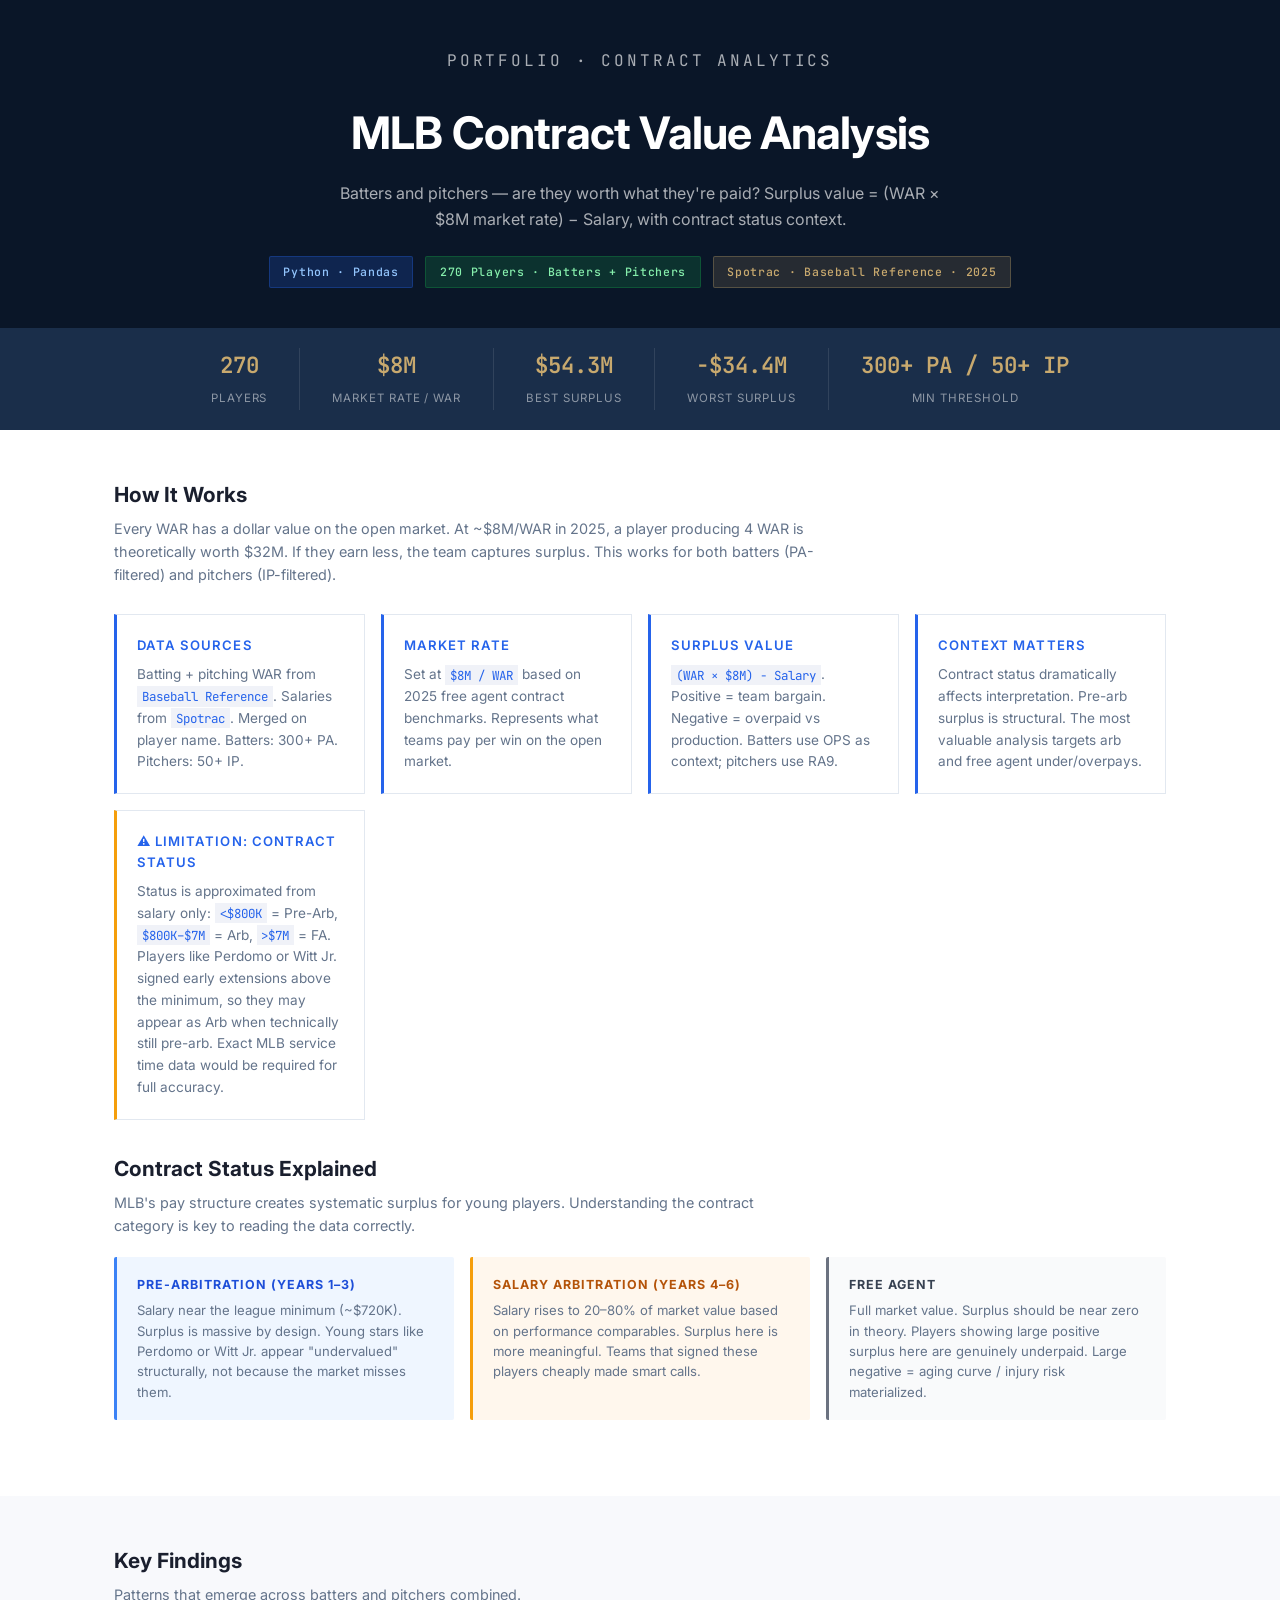
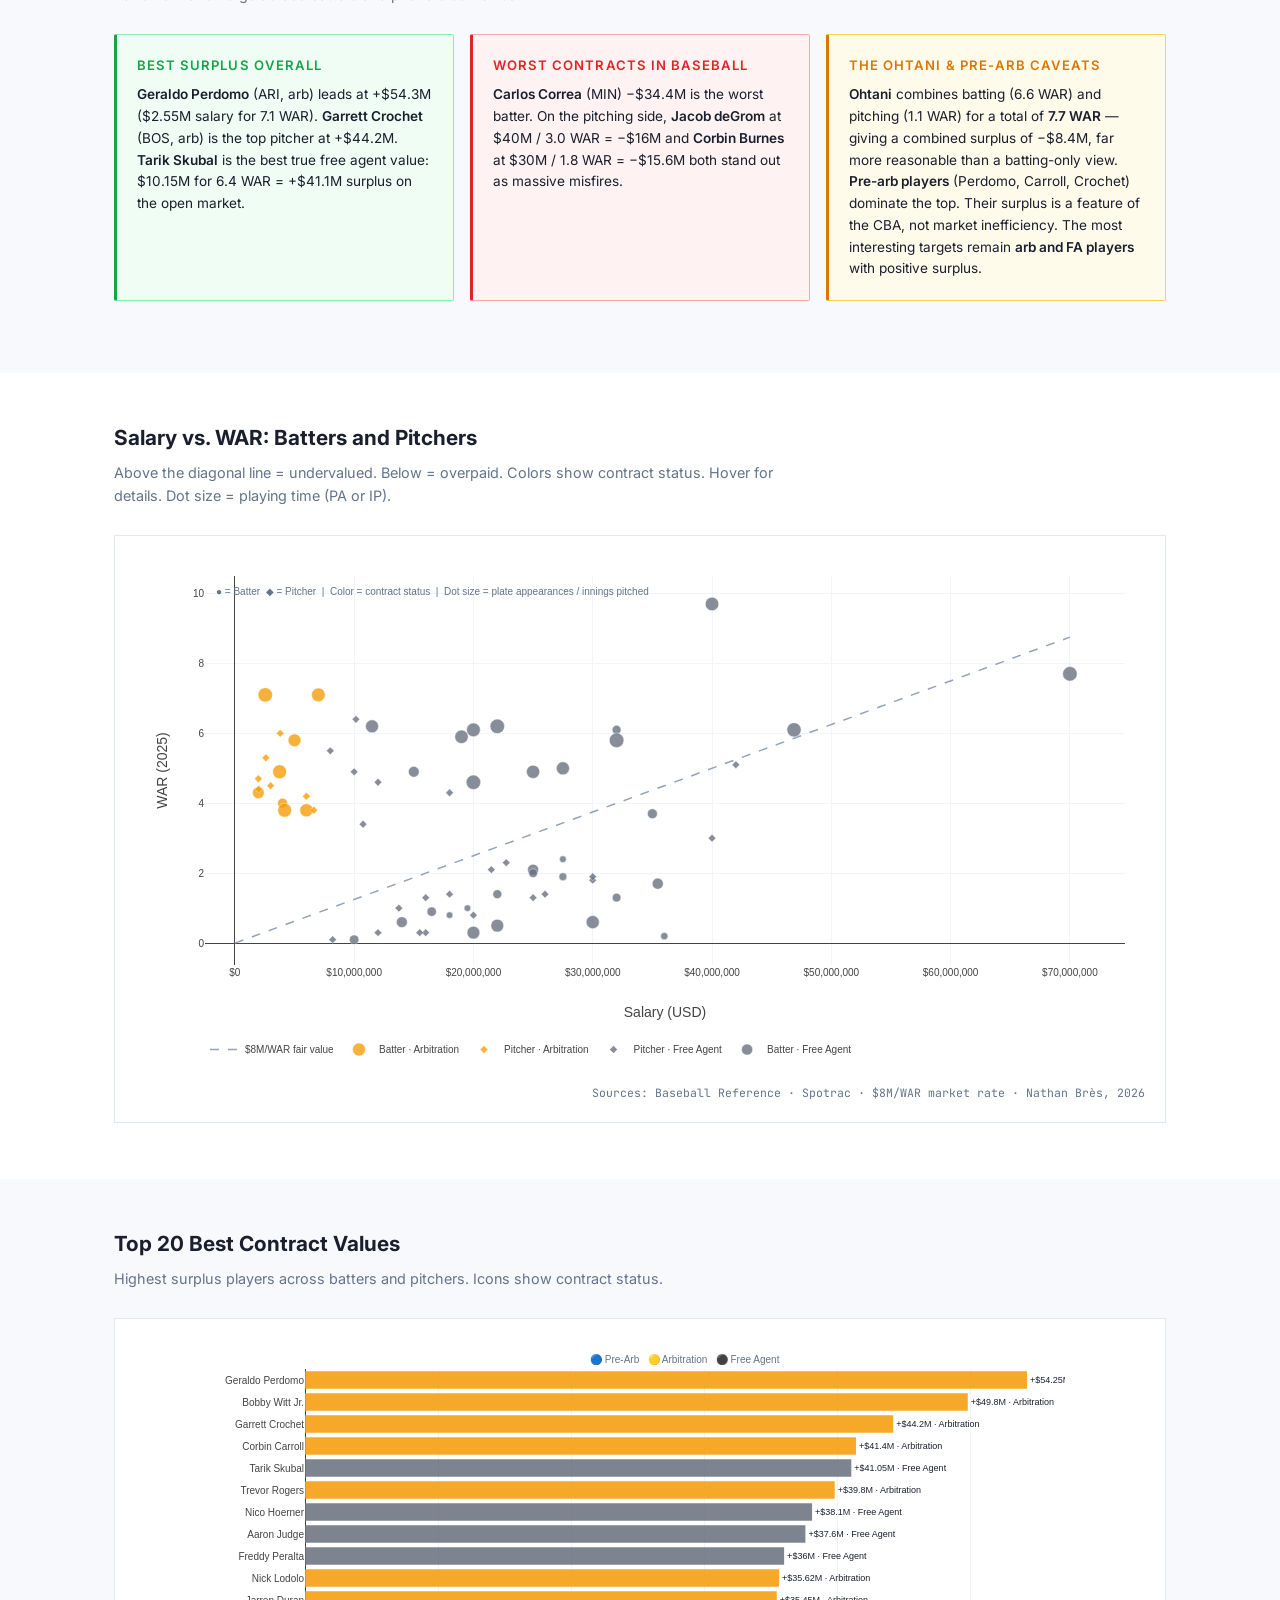
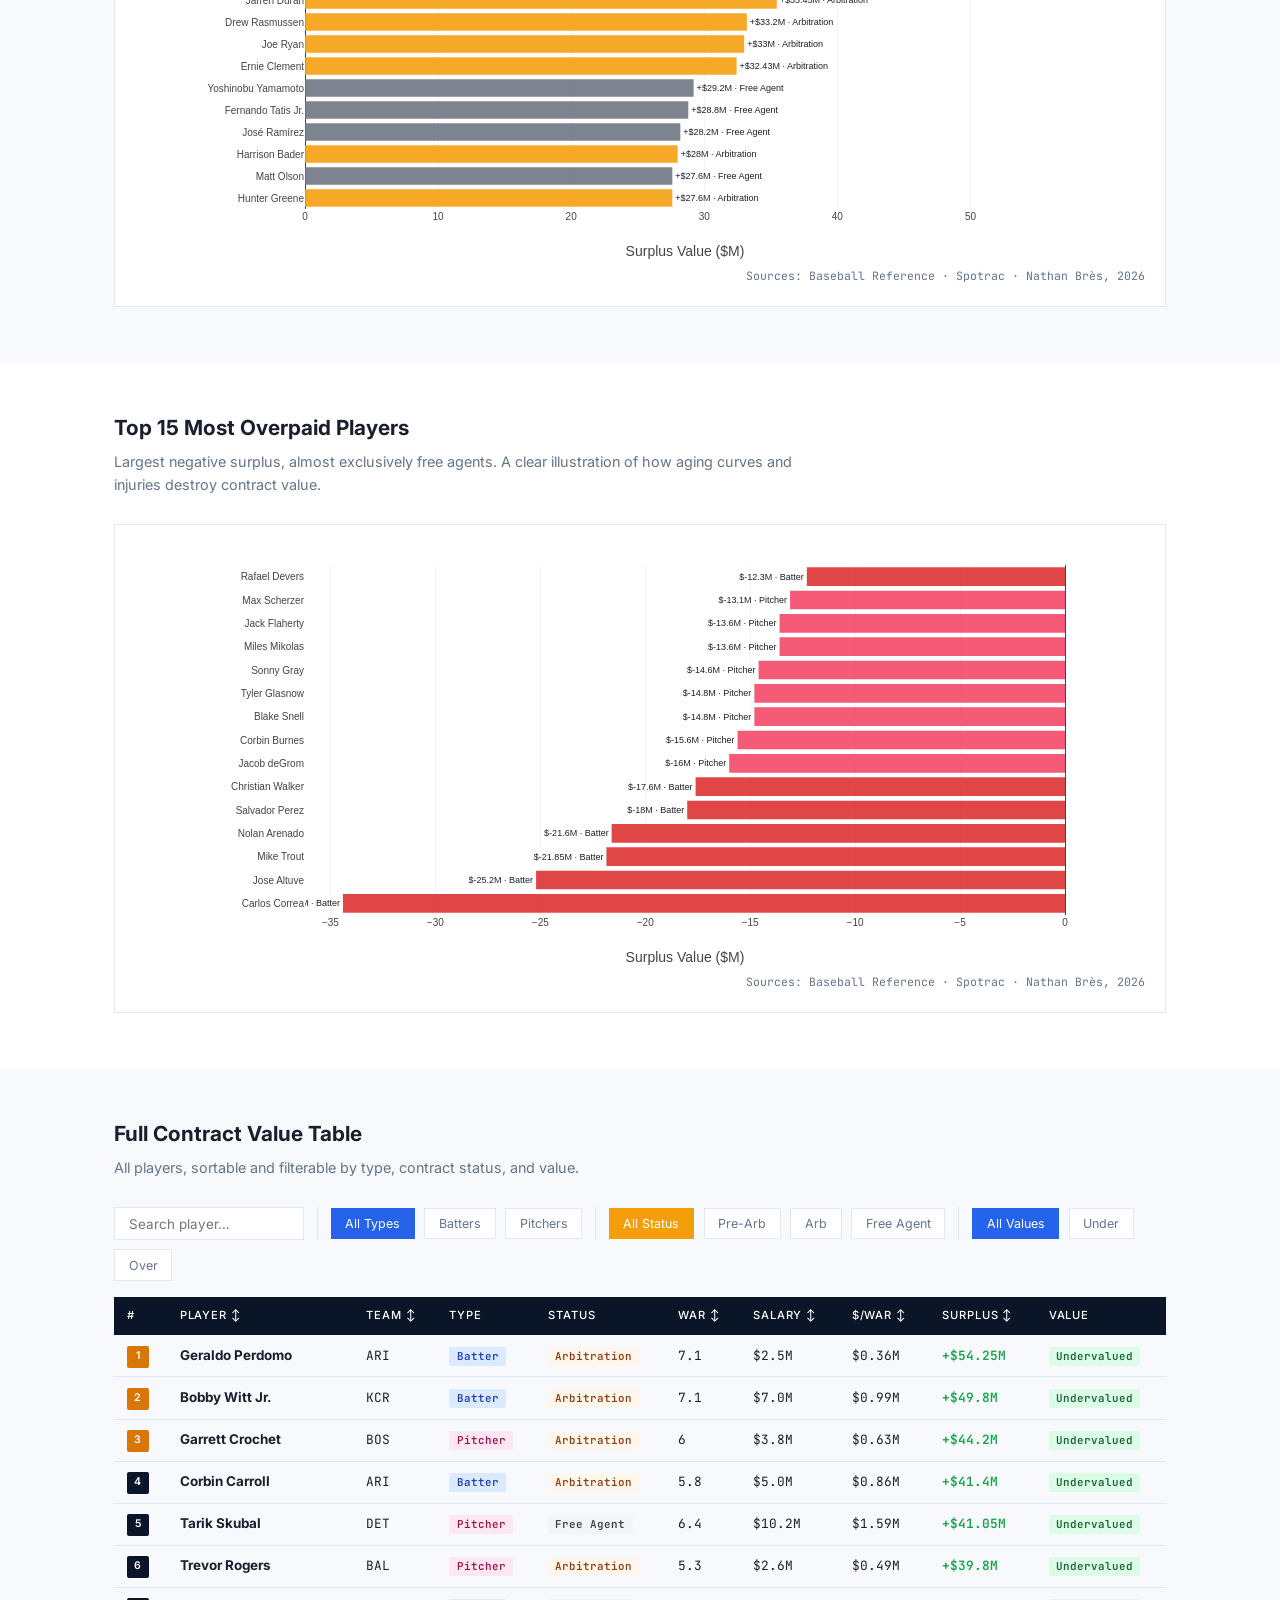
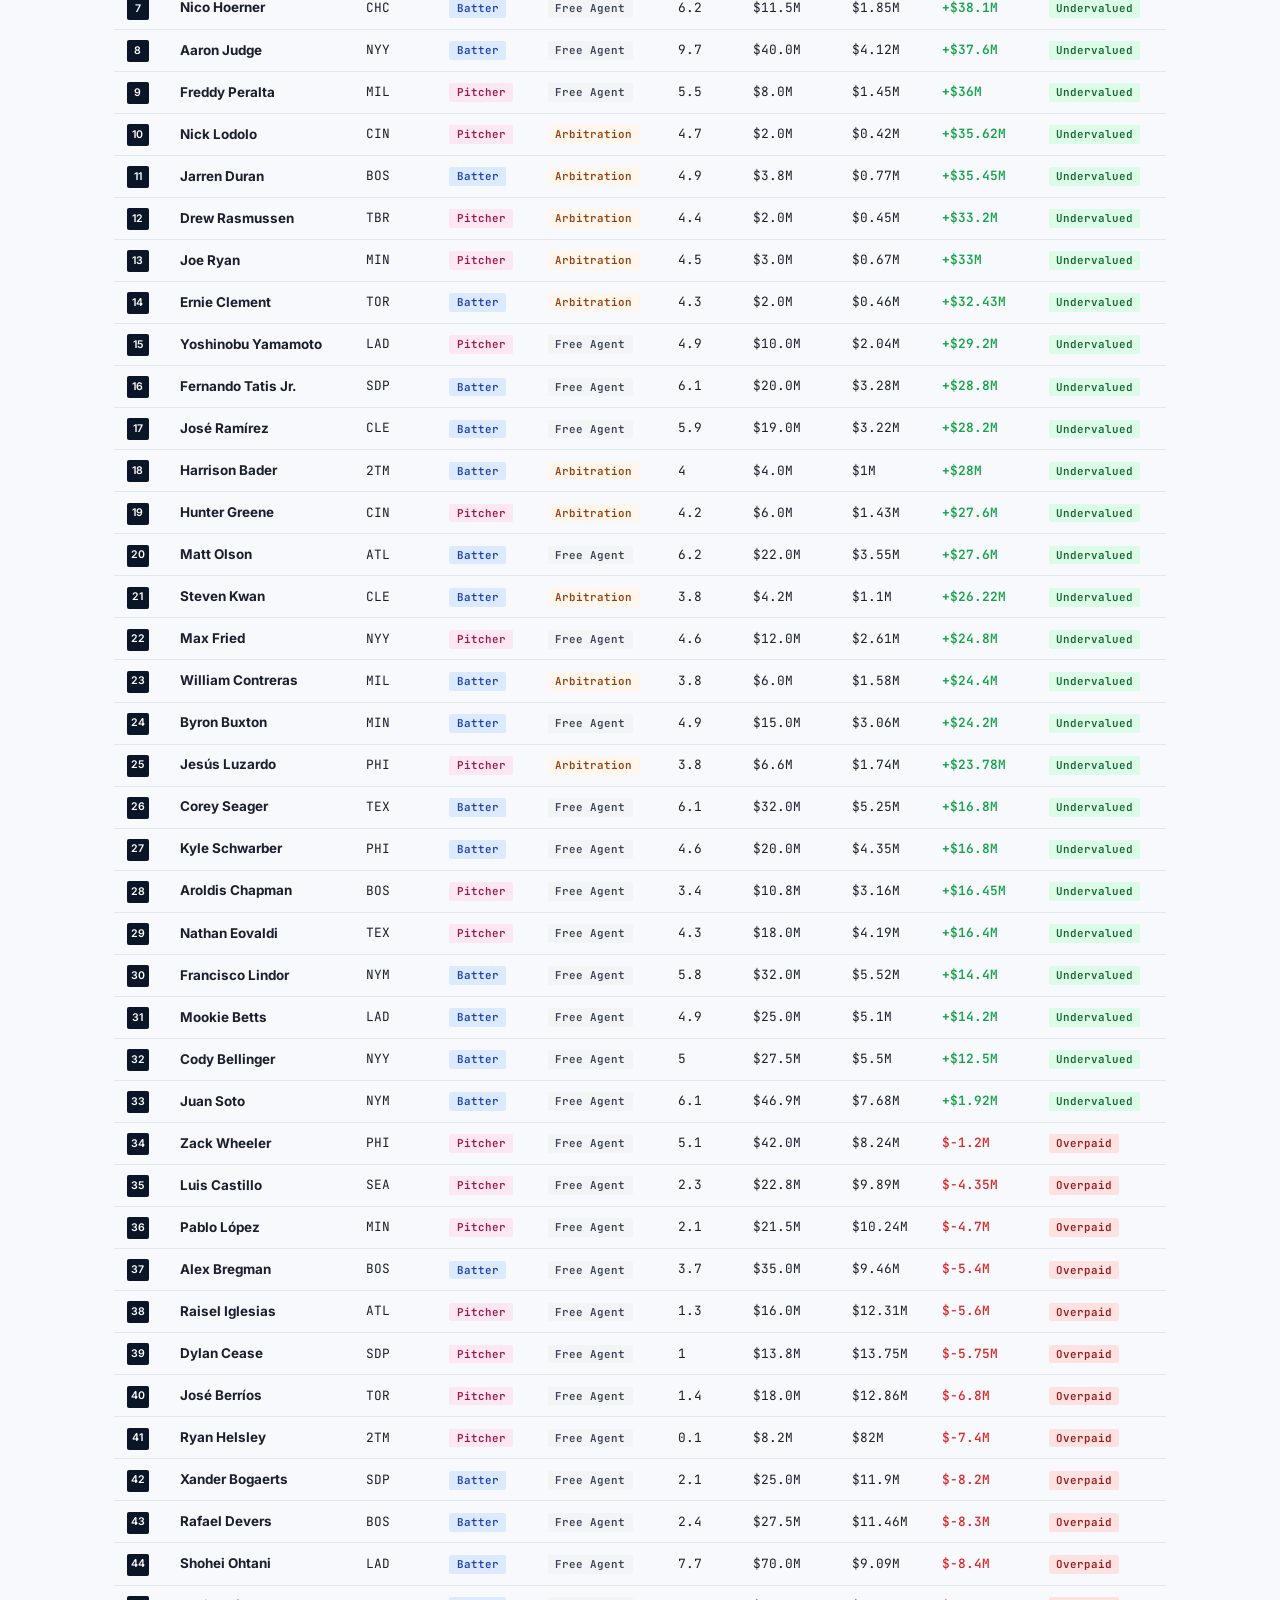
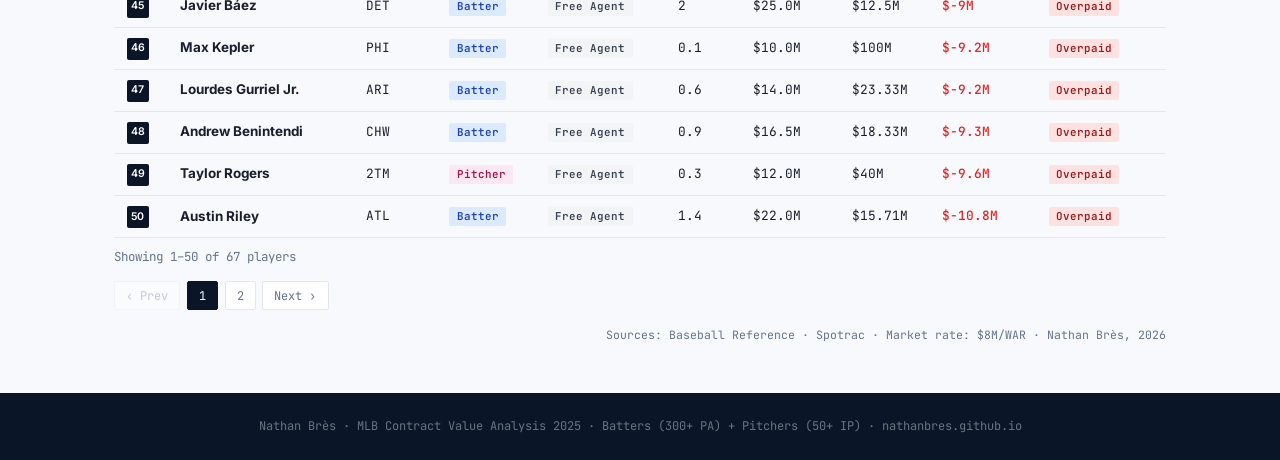
==== commit 796d26d4: "Replace em dashes with natural punctuation across all pages" ====
--- a/contract-value.html
+++ b/contract-value.html
@@ -149,21 +149,21 @@
         <p>Contract status dramatically affects interpretation. Pre-arb surplus is structural. The most valuable analysis targets arb and free agent under/overpays.</p>
       </div>
       <div class="method-card" style="border-left-color:#f59e0b">
-        <h4>⚠ Limitation — Contract Status</h4>
-        <p>Status is approximated from salary only: <code>&lt;$800K</code> = Pre-Arb, <code>$800K–$7M</code> = Arb, <code>&gt;$7M</code> = FA. Players like Perdomo or Witt Jr. signed early extensions above the minimum — they may appear as Arb when technically still pre-arb. Exact MLB service time data would be required for full accuracy.</p>
+        <h4>⚠ Limitation: Contract Status</h4>
+        <p>Status is approximated from salary only: <code>&lt;$800K</code> = Pre-Arb, <code>$800K–$7M</code> = Arb, <code>&gt;$7M</code> = FA. Players like Perdomo or Witt Jr. signed early extensions above the minimum, so they may appear as Arb when technically still pre-arb. Exact MLB service time data would be required for full accuracy.</p>
       </div>
     </div>
 
     <h2 class="section-title" style="margin-top:2rem">Contract Status Explained</h2>
-    <p class="section-desc" style="margin-bottom:1.25rem">MLB's pay structure creates systematic surplus for young players — understanding the category is key to reading the data correctly.</p>
+    <p class="section-desc" style="margin-bottom:1.25rem">MLB's pay structure creates systematic surplus for young players. Understanding the contract category is key to reading the data correctly.</p>
     <div class="status-grid">
       <div class="status-card pre">
         <h4>Pre-Arbitration (Years 1–3)</h4>
-        <p>Salary near the league minimum (~$720K). Surplus is massive by design — young stars like Perdomo or Witt Jr. appear "undervalued" structurally, not because the market misses them.</p>
+        <p>Salary near the league minimum (~$720K). Surplus is massive by design. Young stars like Perdomo or Witt Jr. appear "undervalued" structurally, not because the market misses them.</p>
       </div>
       <div class="status-card arb">
         <h4>Salary Arbitration (Years 4–6)</h4>
-        <p>Salary rises to 20–80% of market value based on performance comparables. Surplus here is more meaningful — teams that signed these players cheaply made smart calls.</p>
+        <p>Salary rises to 20–80% of market value based on performance comparables. Surplus here is more meaningful. Teams that signed these players cheaply made smart calls.</p>
       </div>
       <div class="status-card fa">
         <h4>Free Agent</h4>
@@ -181,7 +181,7 @@
     <div class="key-findings">
       <div class="finding-card green">
         <h4>Best Surplus Overall</h4>
-        <p><strong>Geraldo Perdomo</strong> (ARI, arb) leads at +$54.3M — $2.55M salary for 7.1 WAR. <strong>Garrett Crochet</strong> (BOS, arb) is the top pitcher at +$44.2M. <strong>Tarik Skubal</strong> is the best true free agent value: $10.15M for 6.4 WAR = +$41.1M surplus on the open market.</p>
+        <p><strong>Geraldo Perdomo</strong> (ARI, arb) leads at +$54.3M ($2.55M salary for 7.1 WAR). <strong>Garrett Crochet</strong> (BOS, arb) is the top pitcher at +$44.2M. <strong>Tarik Skubal</strong> is the best true free agent value: $10.15M for 6.4 WAR = +$41.1M surplus on the open market.</p>
       </div>
       <div class="finding-card red">
         <h4>Worst Contracts in Baseball</h4>
@@ -189,7 +189,7 @@
       </div>
       <div class="finding-card gold">
         <h4>The Ohtani & Pre-Arb Caveats</h4>
-        <p><strong>Ohtani</strong> combines batting (6.6 WAR) and pitching (1.1 WAR) for a total of <strong>7.7 WAR</strong> — giving a combined surplus of −$8.4M, far more reasonable than a batting-only view. <strong>Pre-arb players</strong> (Perdomo, Carroll, Crochet) dominate the top — their surplus is a feature of the CBA, not market inefficiency. The interesting targets are <strong>arb and FA players</strong> with positive surplus.</p>
+        <p><strong>Ohtani</strong> combines batting (6.6 WAR) and pitching (1.1 WAR) for a total of <strong>7.7 WAR</strong> — giving a combined surplus of −$8.4M, far more reasonable than a batting-only view. <strong>Pre-arb players</strong> (Perdomo, Carroll, Crochet) dominate the top. Their surplus is a feature of the CBA, not market inefficiency. The most interesting targets remain <strong>arb and FA players</strong> with positive surplus.</p>
       </div>
     </div>
   </div>
@@ -198,7 +198,7 @@
 <!-- Scatter -->
 <div class="section">
   <div class="container">
-    <h2 class="section-title">Salary vs. WAR — Batters & Pitchers</h2>
+    <h2 class="section-title">Salary vs. WAR: Batters and Pitchers</h2>
     <p class="section-desc">Above the diagonal line = undervalued. Below = overpaid. Colors show contract status. Hover for details. Dot size = playing time (PA or IP).</p>
     <div class="chart-box">
       <div id="chart-scatter" style="height:520px"></div>
@@ -223,7 +223,7 @@
 <div class="section">
   <div class="container">
     <h2 class="section-title">Top 15 Most Overpaid Players</h2>
-    <p class="section-desc">Largest negative surplus — almost exclusively free agents, illustrating how aging curves and injuries destroy contract value.</p>
+    <p class="section-desc">Largest negative surplus, almost exclusively free agents. A clear illustration of how aging curves and injuries destroy contract value.</p>
     <div class="chart-box">
       <div id="chart-bot" style="height:420px"></div>
       <div class="chart-source">Sources: Baseball Reference · Spotrac · Nathan Brès, 2026</div>
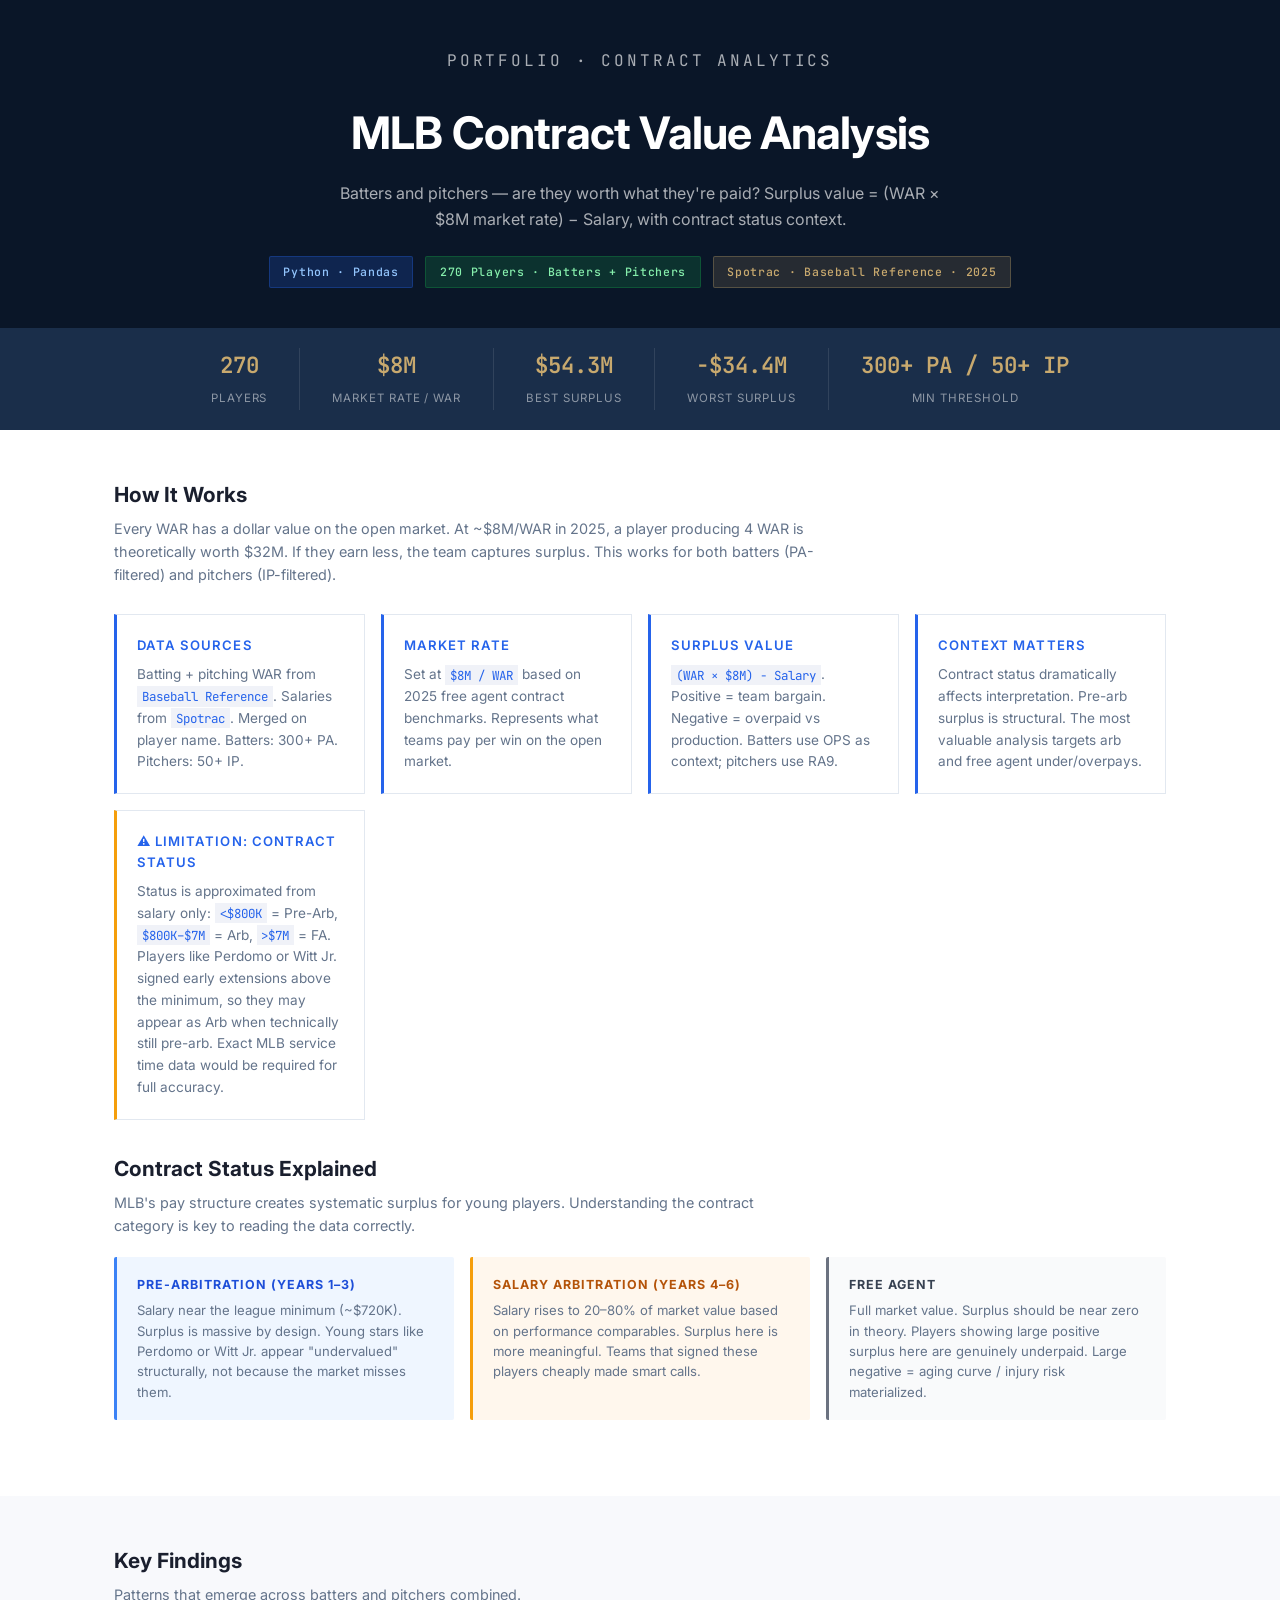
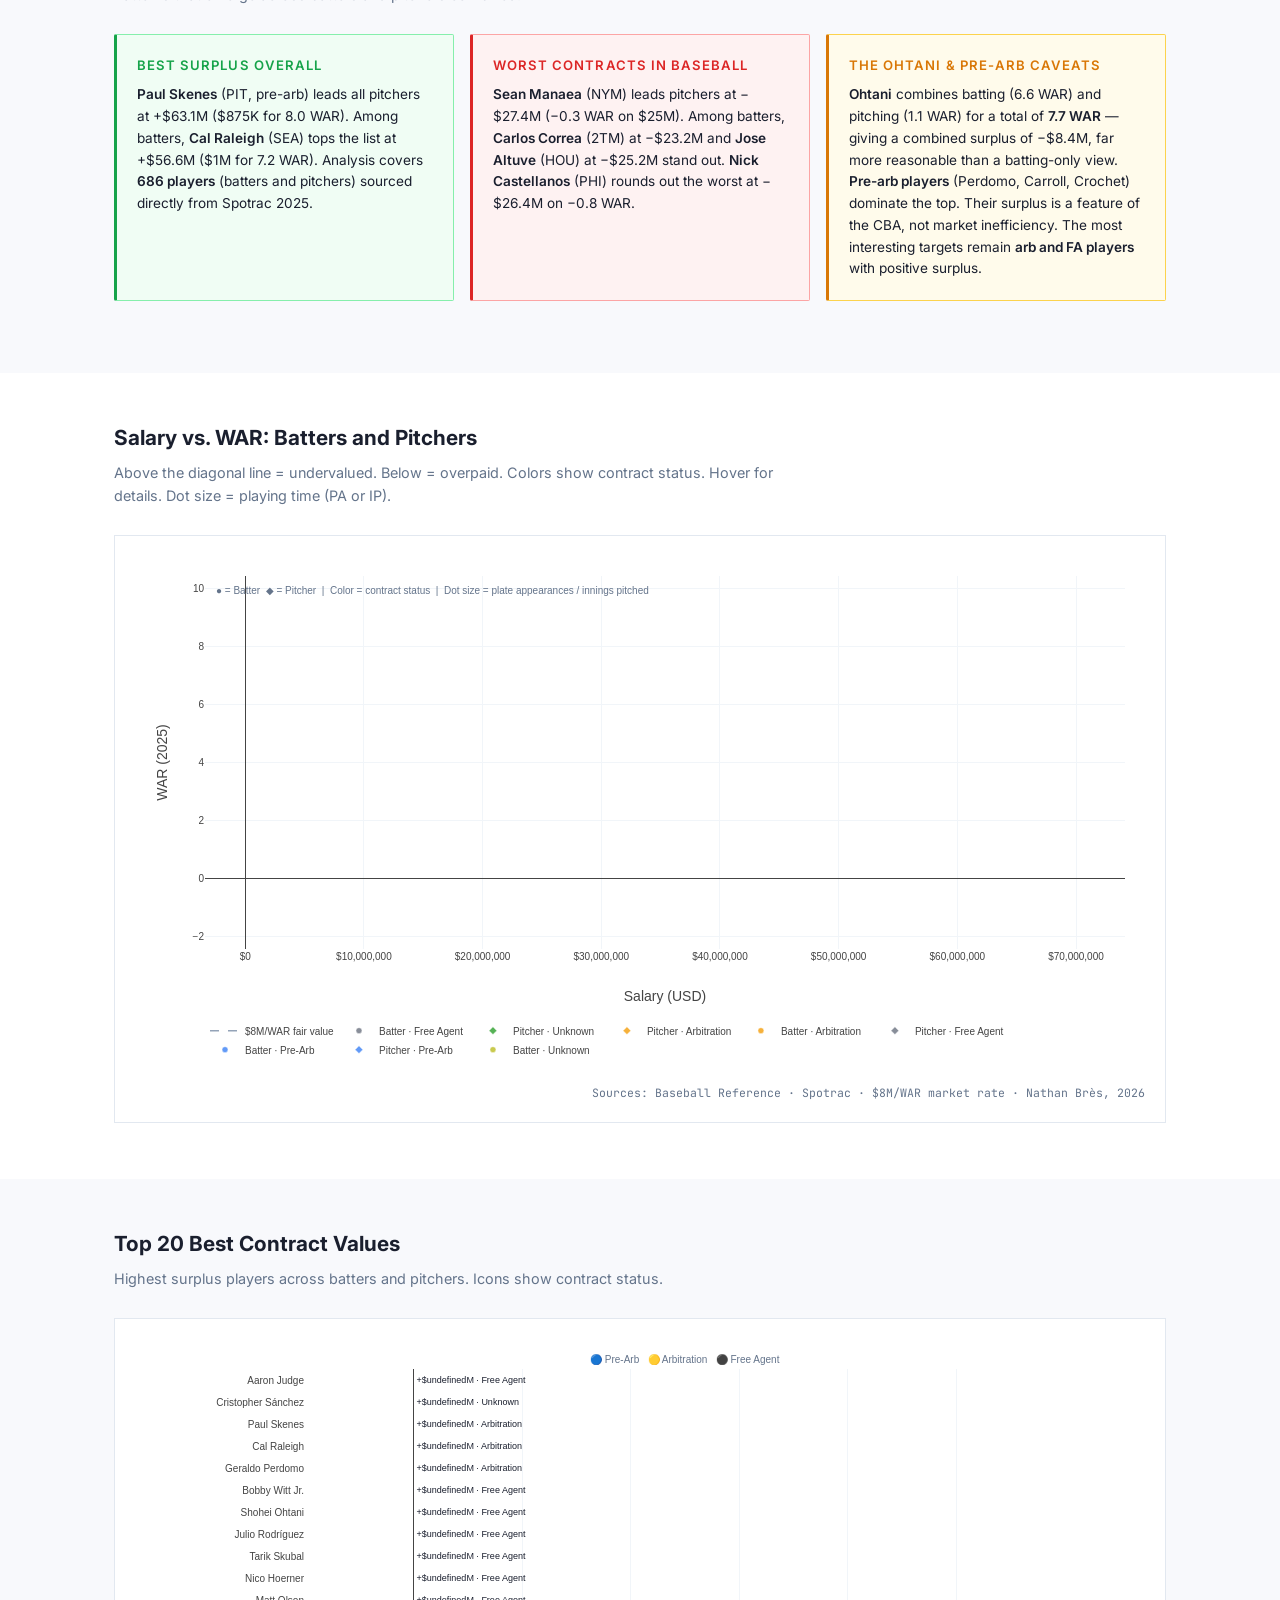
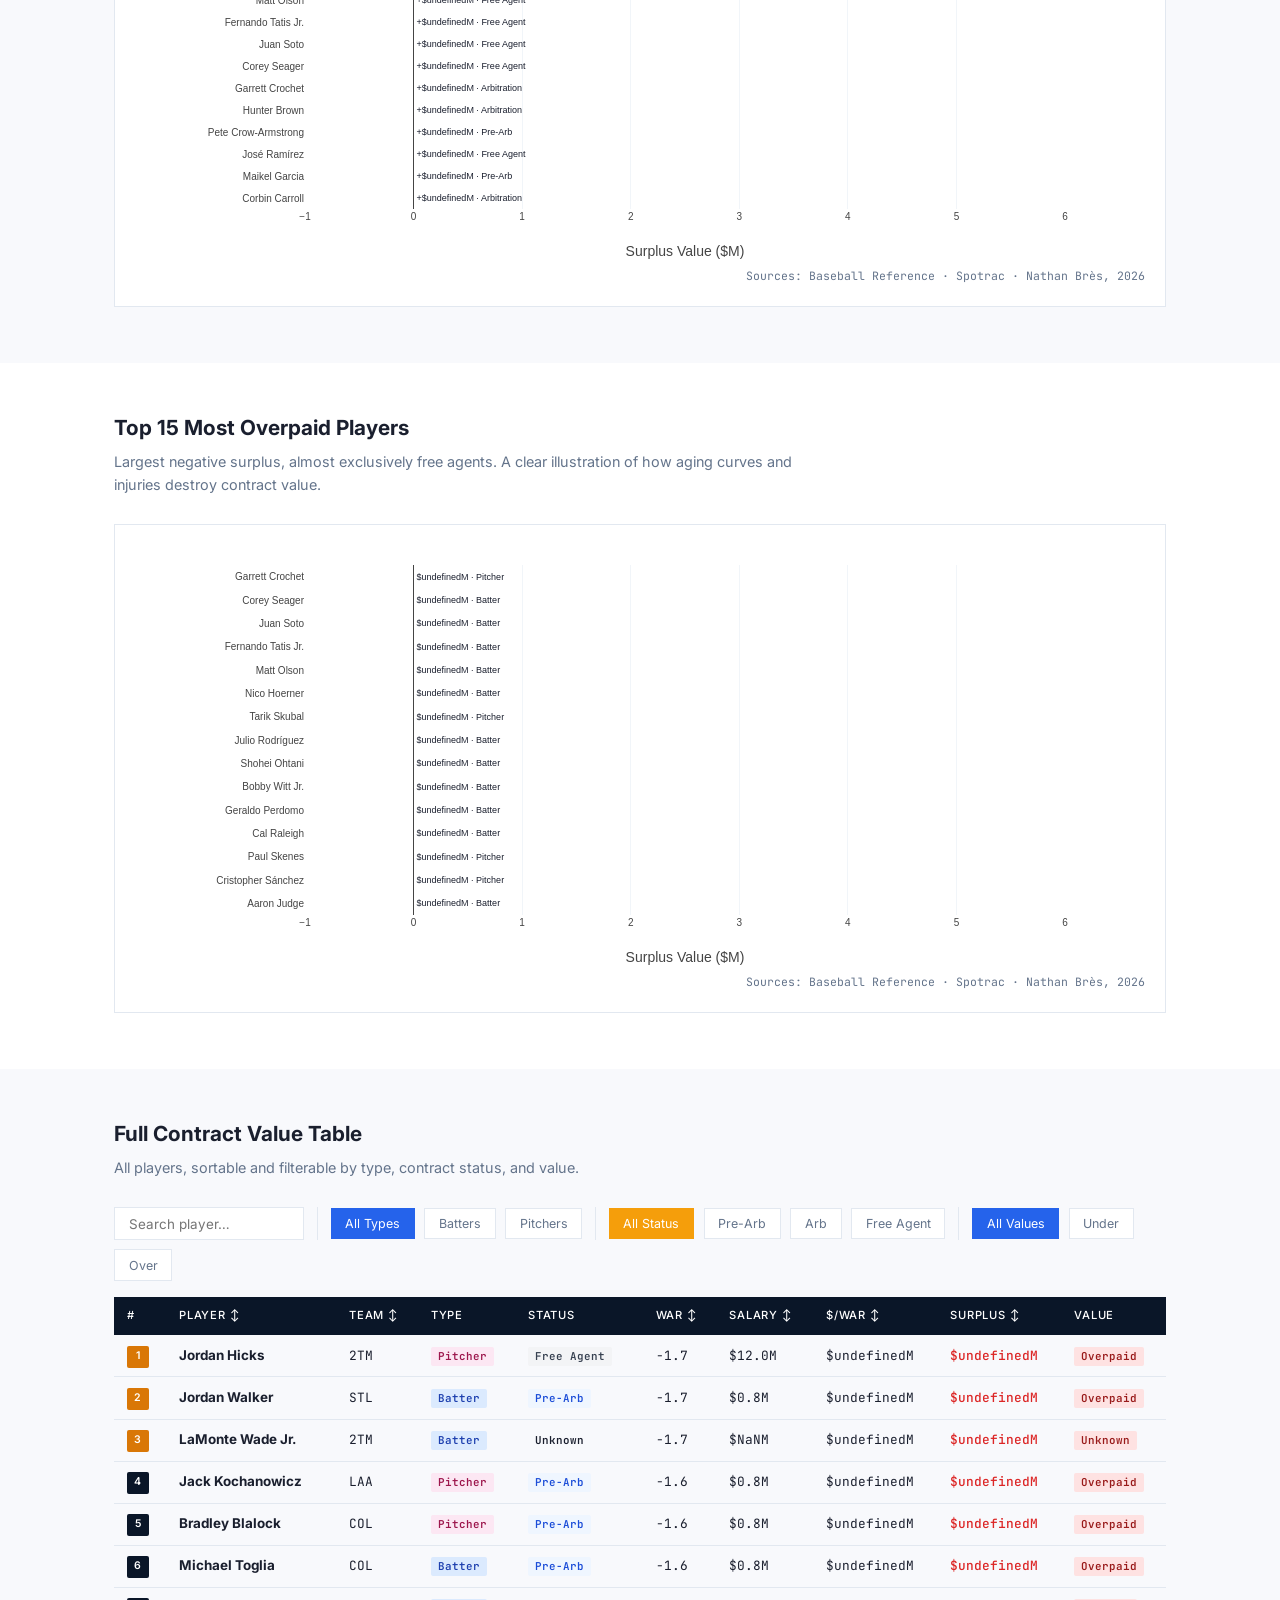
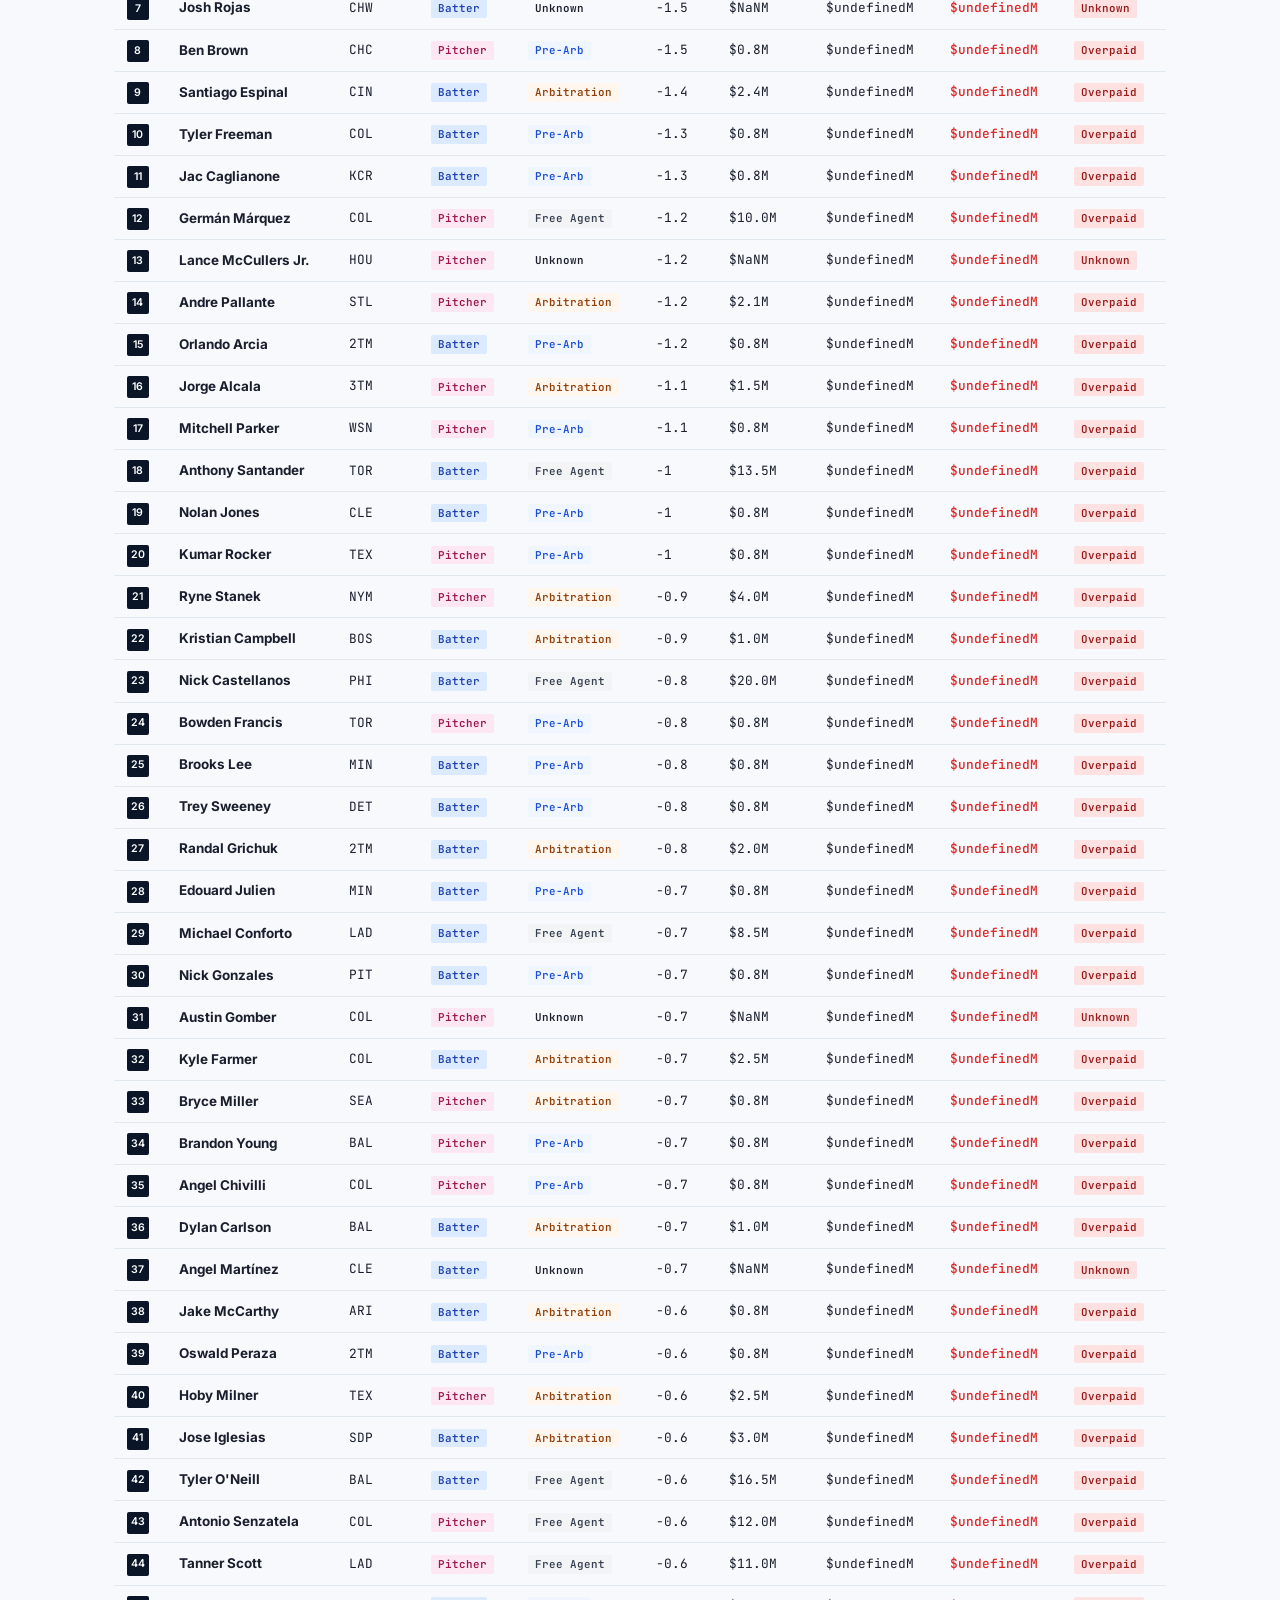
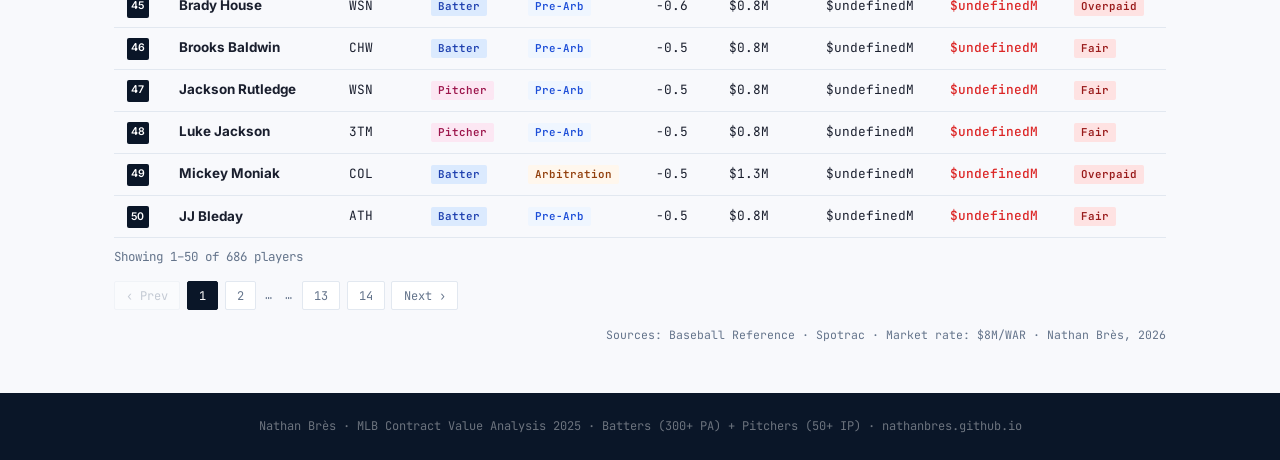
==== commit 4ff0f1c8: "Update Moneyball 2025 with full Spotrac salary data, Henderson #1" ====
--- a/contract-value.html
+++ b/contract-value.html
@@ -181,11 +181,11 @@
     <div class="key-findings">
       <div class="finding-card green">
         <h4>Best Surplus Overall</h4>
-        <p><strong>Geraldo Perdomo</strong> (ARI, arb) leads at +$54.3M ($2.55M salary for 7.1 WAR). <strong>Garrett Crochet</strong> (BOS, arb) is the top pitcher at +$44.2M. <strong>Tarik Skubal</strong> is the best true free agent value: $10.15M for 6.4 WAR = +$41.1M surplus on the open market.</p>
+        <p><strong>Paul Skenes</strong> (PIT, pre-arb) leads all pitchers at +$63.1M ($875K for 8.0 WAR). Among batters, <strong>Cal Raleigh</strong> (SEA) tops the list at +$56.6M ($1M for 7.2 WAR). Analysis covers <strong>686 players</strong> (batters and pitchers) sourced directly from Spotrac 2025.</p>
       </div>
       <div class="finding-card red">
         <h4>Worst Contracts in Baseball</h4>
-        <p><strong>Carlos Correa</strong> (MIN) −$34.4M is the worst batter. On the pitching side, <strong>Jacob deGrom</strong> at $40M / 3.0 WAR = −$16M and <strong>Corbin Burnes</strong> at $30M / 1.8 WAR = −$15.6M both stand out as massive misfires.</p>
+        <p><strong>Sean Manaea</strong> (NYM) leads pitchers at −$27.4M (−0.3 WAR on $25M). Among batters, <strong>Carlos Correa</strong> (2TM) at −$23.2M and <strong>Jose Altuve</strong> (HOU) at −$25.2M stand out. <strong>Nick Castellanos</strong> (PHI) rounds out the worst at −$26.4M on −0.8 WAR.</p>
       </div>
       <div class="finding-card gold">
         <h4>The Ohtani & Pre-Arb Caveats</h4>
@@ -280,7 +280,7 @@
 <div class="page-footer">Nathan Brès · MLB Contract Value Analysis 2025 · Batters (300+ PA) + Pitchers (50+ IP) · nathanbres.github.io</div>
 
 <script>
-const DATA = [{"Player":"Geraldo Perdomo","Team":"ARI","Position":"SS","Age":25,"player_type":"Batter","contract_status":"Arbitration","WAR":7.1,"Salary_2025":2550000,"dollar_per_WAR_M":0.36,"surplus_value_M":54.25,"value_label":"Undervalued","metric":0.851,"volume":720.0,"metric_label":"OPS","volume_label":"PA"},{"Player":"Bobby Witt Jr.","Team":"KCR","Position":"SS","Age":25,"player_type":"Batter","contract_status":"Arbitration","WAR":7.1,"Salary_2025":7000000,"dollar_per_WAR_M":0.99,"surplus_value_M":49.8,"value_label":"Undervalued","metric":0.852,"volume":687.0,"metric_label":"OPS","volume_label":"PA"},{"Player":"Garrett Crochet","Team":"BOS","Position":"SP","Age":26,"player_type":"Pitcher","contract_status":"Arbitration","WAR":6.0,"Salary_2025":3800000,"dollar_per_WAR_M":0.63,"surplus_value_M":44.2,"value_label":"Undervalued","metric":2.72,"volume":205.1,"metric_label":"RA9","volume_label":"IP"},{"Player":"Corbin Carroll","Team":"ARI","Position":"RF","Age":24,"player_type":"Batter","contract_status":"Arbitration","WAR":5.8,"Salary_2025":5000000,"dollar_per_WAR_M":0.86,"surplus_value_M":41.4,"value_label":"Undervalued","metric":0.883,"volume":642.0,"metric_label":"OPS","volume_label":"PA"},{"Player":"Tarik Skubal","Team":"DET","Position":"SP","Age":28,"player_type":"Pitcher","contract_status":"Free Agent","WAR":6.4,"Salary_2025":10150000,"dollar_per_WAR_M":1.59,"surplus_value_M":41.05,"value_label":"Undervalued","metric":2.53,"volume":195.1,"metric_label":"RA9","volume_label":"IP"},{"Player":"Trevor Rogers","Team":"BAL","Position":"SP","Age":27,"player_type":"Pitcher","contract_status":"Arbitration","WAR":5.3,"Salary_2025":2600000,"dollar_per_WAR_M":0.49,"surplus_value_M":39.8,"value_label":"Undervalued","metric":1.89,"volume":109.2,"metric_label":"RA9","volume_label":"IP"},{"Player":"Nico Hoerner","Team":"CHC","Position":"2B","Age":28,"player_type":"Batter","contract_status":"Free Agent","WAR":6.2,"Salary_2025":11500000,"dollar_per_WAR_M":1.85,"surplus_value_M":38.1,"value_label":"Undervalued","metric":0.739,"volume":649.0,"metric_label":"OPS","volume_label":"PA"},{"Player":"Aaron Judge","Team":"NYY","Position":"RF","Age":33,"player_type":"Batter","contract_status":"Free Agent","WAR":9.7,"Salary_2025":40000000,"dollar_per_WAR_M":4.12,"surplus_value_M":37.6,"value_label":"Undervalued","metric":1.144,"volume":679.0,"metric_label":"OPS","volume_label":"PA"},{"Player":"Freddy Peralta","Team":"MIL","Position":"SP","Age":29,"player_type":"Pitcher","contract_status":"Free Agent","WAR":5.5,"Salary_2025":8000000,"dollar_per_WAR_M":1.45,"surplus_value_M":36.0,"value_label":"Undervalued","metric":2.75,"volume":176.2,"metric_label":"RA9","volume_label":"IP"},{"Player":"Nick Lodolo","Team":"CIN","Position":"SP","Age":27,"player_type":"Pitcher","contract_status":"Arbitration","WAR":4.7,"Salary_2025":1975000,"dollar_per_WAR_M":0.42,"surplus_value_M":35.62,"value_label":"Undervalued","metric":3.45,"volume":156.2,"metric_label":"RA9","volume_label":"IP"},{"Player":"Jarren Duran","Team":"BOS","Position":"LF","Age":28,"player_type":"Batter","contract_status":"Arbitration","WAR":4.9,"Salary_2025":3750000,"dollar_per_WAR_M":0.77,"surplus_value_M":35.45,"value_label":"Undervalued","metric":0.774,"volume":696.0,"metric_label":"OPS","volume_label":"PA"},{"Player":"Drew Rasmussen","Team":"TBR","Position":"SP","Age":29,"player_type":"Pitcher","contract_status":"Arbitration","WAR":4.4,"Salary_2025":2000000,"dollar_per_WAR_M":0.45,"surplus_value_M":33.2,"value_label":"Undervalued","metric":2.82,"volume":150.0,"metric_label":"RA9","volume_label":"IP"},{"Player":"Joe Ryan","Team":"MIN","Position":"SP","Age":29,"player_type":"Pitcher","contract_status":"Arbitration","WAR":4.5,"Salary_2025":3000000,"dollar_per_WAR_M":0.67,"surplus_value_M":33.0,"value_label":"Undervalued","metric":3.63,"volume":171.0,"metric_label":"RA9","volume_label":"IP"},{"Player":"Ernie Clement","Team":"TOR","Position":"3B","Age":29,"player_type":"Batter","contract_status":"Arbitration","WAR":4.3,"Salary_2025":1970000,"dollar_per_WAR_M":0.46,"surplus_value_M":32.43,"value_label":"Undervalued","metric":0.711,"volume":588.0,"metric_label":"OPS","volume_label":"PA"},{"Player":"Yoshinobu Yamamoto","Team":"LAD","Position":"SP","Age":26,"player_type":"Pitcher","contract_status":"Free Agent","WAR":4.9,"Salary_2025":10000000,"dollar_per_WAR_M":2.04,"surplus_value_M":29.2,"value_label":"Undervalued","metric":2.75,"volume":173.2,"metric_label":"RA9","volume_label":"IP"},{"Player":"Fernando Tatis Jr.","Team":"SDP","Position":"RF","Age":26,"player_type":"Batter","contract_status":"Free Agent","WAR":6.1,"Salary_2025":20000000,"dollar_per_WAR_M":3.28,"surplus_value_M":28.8,"value_label":"Undervalued","metric":0.814,"volume":691.0,"metric_label":"OPS","volume_label":"PA"},{"Player":"José Ramírez","Team":"CLE","Position":"3B","Age":32,"player_type":"Batter","contract_status":"Free Agent","WAR":5.9,"Salary_2025":19000000,"dollar_per_WAR_M":3.22,"surplus_value_M":28.2,"value_label":"Undervalued","metric":0.863,"volume":673.0,"metric_label":"OPS","volume_label":"PA"},{"Player":"Harrison Bader","Team":"2TM","Position":"LF","Age":31,"player_type":"Batter","contract_status":"Arbitration","WAR":4.0,"Salary_2025":4000000,"dollar_per_WAR_M":1.0,"surplus_value_M":28.0,"value_label":"Undervalued","metric":0.796,"volume":501.0,"metric_label":"OPS","volume_label":"PA"},{"Player":"Matt Olson","Team":"ATL","Position":"1B","Age":31,"player_type":"Batter","contract_status":"Free Agent","WAR":6.2,"Salary_2025":22000000,"dollar_per_WAR_M":3.55,"surplus_value_M":27.6,"value_label":"Undervalued","metric":0.85,"volume":724.0,"metric_label":"OPS","volume_label":"PA"},{"Player":"Hunter Greene","Team":"CIN","Position":"SP","Age":25,"player_type":"Pitcher","contract_status":"Arbitration","WAR":4.2,"Salary_2025":6000000,"dollar_per_WAR_M":1.43,"surplus_value_M":27.6,"value_label":"Undervalued","metric":2.93,"volume":107.2,"metric_label":"RA9","volume_label":"IP"},{"Player":"Steven Kwan","Team":"CLE","Position":"LF","Age":27,"player_type":"Batter","contract_status":"Arbitration","WAR":3.8,"Salary_2025":4175000,"dollar_per_WAR_M":1.1,"surplus_value_M":26.22,"value_label":"Undervalued","metric":0.705,"volume":693.0,"metric_label":"OPS","volume_label":"PA"},{"Player":"Max Fried","Team":"NYY","Position":"SP","Age":31,"player_type":"Pitcher","contract_status":"Free Agent","WAR":4.6,"Salary_2025":12000000,"dollar_per_WAR_M":2.61,"surplus_value_M":24.8,"value_label":"Undervalued","metric":3.36,"volume":195.1,"metric_label":"RA9","volume_label":"IP"},{"Player":"William Contreras","Team":"MIL","Position":"C","Age":27,"player_type":"Batter","contract_status":"Arbitration","WAR":3.8,"Salary_2025":6000000,"dollar_per_WAR_M":1.58,"surplus_value_M":24.4,"value_label":"Undervalued","metric":0.754,"volume":659.0,"metric_label":"OPS","volume_label":"PA"},{"Player":"Byron Buxton","Team":"MIN","Position":"CF","Age":31,"player_type":"Batter","contract_status":"Free Agent","WAR":4.9,"Salary_2025":15000000,"dollar_per_WAR_M":3.06,"surplus_value_M":24.2,"value_label":"Undervalued","metric":0.878,"volume":542.0,"metric_label":"OPS","volume_label":"PA"},{"Player":"Jesús Luzardo","Team":"PHI","Position":"SP","Age":27,"player_type":"Pitcher","contract_status":"Arbitration","WAR":3.8,"Salary_2025":6625000,"dollar_per_WAR_M":1.74,"surplus_value_M":23.78,"value_label":"Undervalued","metric":4.17,"volume":183.2,"metric_label":"RA9","volume_label":"IP"},{"Player":"Nathan Eovaldi","Team":"TEX","Position":"SP","Age":35,"player_type":"Pitcher","contract_status":"Free Agent","WAR":4.3,"Salary_2025":18000000,"dollar_per_WAR_M":4.19,"surplus_value_M":16.4,"value_label":"Undervalued","metric":1.94,"volume":130.0,"metric_label":"RA9","volume_label":"IP"},{"Player":"Aroldis Chapman","Team":"BOS","Position":"RP","Age":37,"player_type":"Pitcher","contract_status":"Free Agent","WAR":3.4,"Salary_2025":10750000,"dollar_per_WAR_M":3.16,"surplus_value_M":16.45,"value_label":"Undervalued","metric":1.32,"volume":61.1,"metric_label":"RA9","volume_label":"IP"},{"Player":"Kyle Schwarber","Team":"PHI","Position":"DH","Age":32,"player_type":"Batter","contract_status":"Free Agent","WAR":4.6,"Salary_2025":20000000,"dollar_per_WAR_M":4.35,"surplus_value_M":16.8,"value_label":"Undervalued","metric":0.928,"volume":724.0,"metric_label":"OPS","volume_label":"PA"},{"Player":"Corey Seager","Team":"TEX","Position":"SS","Age":31,"player_type":"Batter","contract_status":"Free Agent","WAR":6.1,"Salary_2025":32000000,"dollar_per_WAR_M":5.25,"surplus_value_M":16.8,"value_label":"Undervalued","metric":0.86,"volume":445.0,"metric_label":"OPS","volume_label":"PA"},{"Player":"Francisco Lindor","Team":"NYM","Position":"SS","Age":31,"player_type":"Batter","contract_status":"Free Agent","WAR":5.8,"Salary_2025":32000000,"dollar_per_WAR_M":5.52,"surplus_value_M":14.4,"value_label":"Undervalued","metric":0.811,"volume":732.0,"metric_label":"OPS","volume_label":"PA"},{"Player":"Mookie Betts","Team":"LAD","Position":"SS","Age":32,"player_type":"Batter","contract_status":"Free Agent","WAR":4.9,"Salary_2025":25000000,"dollar_per_WAR_M":5.1,"surplus_value_M":14.2,"value_label":"Undervalued","metric":0.732,"volume":663.0,"metric_label":"OPS","volume_label":"PA"},{"Player":"Cody Bellinger","Team":"NYY","Position":"CF","Age":29,"player_type":"Batter","contract_status":"Free Agent","WAR":5.0,"Salary_2025":27500000,"dollar_per_WAR_M":5.5,"surplus_value_M":12.5,"value_label":"Undervalued","metric":0.813,"volume":656.0,"metric_label":"OPS","volume_label":"PA"},{"Player":"Juan Soto","Team":"NYM","Position":"RF","Age":26,"player_type":"Batter","contract_status":"Free Agent","WAR":6.1,"Salary_2025":46875000,"dollar_per_WAR_M":7.68,"surplus_value_M":1.92,"value_label":"Undervalued","metric":0.921,"volume":715.0,"metric_label":"OPS","volume_label":"PA"},{"Player":"Carlos Correa","Team":"MIN","Position":"3B","Age":30,"player_type":"Batter","contract_status":"Free Agent","WAR":0.2,"Salary_2025":36000000,"dollar_per_WAR_M":180.0,"surplus_value_M":-34.4,"value_label":"Overpaid","metric":0.704,"volume":364.0,"metric_label":"OPS","volume_label":"PA"},{"Player":"Jose Altuve","Team":"HOU","Position":"LF","Age":35,"player_type":"Batter","contract_status":"Free Agent","WAR":0.6,"Salary_2025":30000000,"dollar_per_WAR_M":50.0,"surplus_value_M":-25.2,"value_label":"Overpaid","metric":0.771,"volume":654.0,"metric_label":"OPS","volume_label":"PA"},{"Player":"Mike Trout","Team":"LAA","Position":"RF","Age":33,"player_type":"Batter","contract_status":"Free Agent","WAR":1.7,"Salary_2025":35450000,"dollar_per_WAR_M":20.85,"surplus_value_M":-21.85,"value_label":"Overpaid","metric":0.797,"volume":556.0,"metric_label":"OPS","volume_label":"PA"},{"Player":"Nolan Arenado","Team":"STL","Position":"3B","Age":34,"player_type":"Batter","contract_status":"Free Agent","WAR":1.3,"Salary_2025":32000000,"dollar_per_WAR_M":24.62,"surplus_value_M":-21.6,"value_label":"Overpaid","metric":0.666,"volume":436.0,"metric_label":"OPS","volume_label":"PA"},{"Player":"Salvador Perez","Team":"KCR","Position":"C","Age":35,"player_type":"Batter","contract_status":"Free Agent","WAR":0.5,"Salary_2025":22000000,"dollar_per_WAR_M":44.0,"surplus_value_M":-18.0,"value_label":"Overpaid","metric":0.729,"volume":641.0,"metric_label":"OPS","volume_label":"PA"},{"Player":"Christian Walker","Team":"HOU","Position":"1B","Age":34,"player_type":"Batter","contract_status":"Free Agent","WAR":0.3,"Salary_2025":20000000,"dollar_per_WAR_M":66.67,"surplus_value_M":-17.6,"value_label":"Overpaid","metric":0.717,"volume":640.0,"metric_label":"OPS","volume_label":"PA"},{"Player":"Shohei Ohtani","Team":"LAD","Position":"DH/SP","Age":30,"player_type":"Batter","contract_status":"Free Agent","WAR":7.7,"Salary_2025":70000000,"dollar_per_WAR_M":9.09,"surplus_value_M":-8.4,"value_label":"Overpaid","metric":1.014,"volume":727.0,"metric_label":"OPS","volume_label":"PA"},{"Player":"Jacob deGrom","Team":"TEX","Position":"SP","Age":37,"player_type":"Pitcher","contract_status":"Free Agent","WAR":3.0,"Salary_2025":40000000,"dollar_per_WAR_M":13.33,"surplus_value_M":-16.0,"value_label":"Overpaid","metric":2.97,"volume":172.2,"metric_label":"RA9","volume_label":"IP"},{"Player":"Corbin Burnes","Team":"ARI","Position":"SP","Age":30,"player_type":"Pitcher","contract_status":"Free Agent","WAR":1.8,"Salary_2025":30000000,"dollar_per_WAR_M":16.67,"surplus_value_M":-15.6,"value_label":"Overpaid","metric":3.22,"volume":64.1,"metric_label":"RA9","volume_label":"IP"},{"Player":"Blake Snell","Team":"LAD","Position":"SP","Age":32,"player_type":"Pitcher","contract_status":"Free Agent","WAR":1.4,"Salary_2025":26000000,"dollar_per_WAR_M":18.57,"surplus_value_M":-14.8,"value_label":"Overpaid","metric":3.08,"volume":61.1,"metric_label":"RA9","volume_label":"IP"},{"Player":"Tyler Glasnow","Team":"LAD","Position":"SP","Age":31,"player_type":"Pitcher","contract_status":"Free Agent","WAR":1.9,"Salary_2025":30000000,"dollar_per_WAR_M":15.79,"surplus_value_M":-14.8,"value_label":"Overpaid","metric":3.29,"volume":90.1,"metric_label":"RA9","volume_label":"IP"},{"Player":"Miles Mikolas","Team":"STL","Position":"SP","Age":36,"player_type":"Pitcher","contract_status":"Free Agent","WAR":0.3,"Salary_2025":16000000,"dollar_per_WAR_M":53.33,"surplus_value_M":-13.6,"value_label":"Overpaid","metric":5.01,"volume":156.1,"metric_label":"RA9","volume_label":"IP"},{"Player":"Jack Flaherty","Team":"DET","Position":"SP","Age":29,"player_type":"Pitcher","contract_status":"Free Agent","WAR":0.8,"Salary_2025":20000000,"dollar_per_WAR_M":25.0,"surplus_value_M":-13.6,"value_label":"Overpaid","metric":4.75,"volume":161.0,"metric_label":"RA9","volume_label":"IP"},{"Player":"Rafael Devers","Team":"SFG","Position":"DH","Age":28,"player_type":"Batter","contract_status":"Free Agent","WAR":1.9,"Salary_2025":27500000,"dollar_per_WAR_M":14.47,"surplus_value_M":-12.3,"value_label":"Overpaid","metric":0.807,"volume":395.0,"metric_label":"OPS","volume_label":"PA"},{"Player":"Rhys Hoskins","Team":"MIL","Position":"1B","Age":32,"player_type":"Batter","contract_status":"Free Agent","WAR":0.8,"Salary_2025":18000000,"dollar_per_WAR_M":22.5,"surplus_value_M":-11.6,"value_label":"Overpaid","metric":0.748,"volume":328.0,"metric_label":"OPS","volume_label":"PA"},{"Player":"Starling Marte","Team":"NYM","Position":"RF","Age":36,"player_type":"Batter","contract_status":"Free Agent","WAR":1.0,"Salary_2025":19500000,"dollar_per_WAR_M":19.5,"surplus_value_M":-11.5,"value_label":"Overpaid","metric":0.745,"volume":329.0,"metric_label":"OPS","volume_label":"PA"},{"Player":"Austin Riley","Team":"ATL","Position":"3B","Age":28,"player_type":"Batter","contract_status":"Free Agent","WAR":1.4,"Salary_2025":22000000,"dollar_per_WAR_M":15.71,"surplus_value_M":-10.8,"value_label":"Overpaid","metric":0.737,"volume":447.0,"metric_label":"OPS","volume_label":"PA"},{"Player":"Sonny Gray","Team":"STL","Position":"SP","Age":35,"player_type":"Pitcher","contract_status":"Free Agent","WAR":1.3,"Salary_2025":25000000,"dollar_per_WAR_M":19.23,"surplus_value_M":-14.6,"value_label":"Overpaid","metric":4.63,"volume":180.2,"metric_label":"RA9","volume_label":"IP"},{"Player":"Raisel Iglesias","Team":"ATL","Position":"RP","Age":35,"player_type":"Pitcher","contract_status":"Free Agent","WAR":1.3,"Salary_2025":16000000,"dollar_per_WAR_M":12.31,"surplus_value_M":-5.6,"value_label":"Overpaid","metric":3.34,"volume":67.1,"metric_label":"RA9","volume_label":"IP"},{"Player":"Dylan Cease","Team":"SDP","Position":"SP","Age":29,"player_type":"Pitcher","contract_status":"Free Agent","WAR":1.0,"Salary_2025":13750000,"dollar_per_WAR_M":13.75,"surplus_value_M":-5.75,"value_label":"Overpaid","metric":4.88,"volume":168.0,"metric_label":"RA9","volume_label":"IP"},{"Player":"Zack Wheeler","Team":"PHI","Position":"SP","Age":35,"player_type":"Pitcher","contract_status":"Free Agent","WAR":5.1,"Salary_2025":42000000,"dollar_per_WAR_M":8.24,"surplus_value_M":-1.2,"value_label":"Overpaid","metric":2.89,"volume":149.2,"metric_label":"RA9","volume_label":"IP"},{"Player":"Alex Bregman","Team":"BOS","Position":"3B","Age":31,"player_type":"Batter","contract_status":"Free Agent","WAR":3.7,"Salary_2025":35000000,"dollar_per_WAR_M":9.46,"surplus_value_M":-5.4,"value_label":"Overpaid","metric":0.821,"volume":495.0,"metric_label":"OPS","volume_label":"PA"},{"Player":"Xander Bogaerts","Team":"SDP","Position":"SS","Age":32,"player_type":"Batter","contract_status":"Free Agent","WAR":2.1,"Salary_2025":25000000,"dollar_per_WAR_M":11.9,"surplus_value_M":-8.2,"value_label":"Overpaid","metric":0.72,"volume":552.0,"metric_label":"OPS","volume_label":"PA"},{"Player":"Javier Báez","Team":"DET","Position":"3B","Age":32,"player_type":"Batter","contract_status":"Free Agent","WAR":2.0,"Salary_2025":25000000,"dollar_per_WAR_M":12.5,"surplus_value_M":-9.0,"value_label":"Overpaid","metric":0.68,"volume":437.0,"metric_label":"OPS","volume_label":"PA"},{"Player":"Luis Castillo","Team":"SEA","Position":"SP","Age":32,"player_type":"Pitcher","contract_status":"Free Agent","WAR":2.3,"Salary_2025":22750000,"dollar_per_WAR_M":9.89,"surplus_value_M":-4.35,"value_label":"Overpaid","metric":3.79,"volume":180.2,"metric_label":"RA9","volume_label":"IP"},{"Player":"Pablo López","Team":"MIN","Position":"SP","Age":29,"player_type":"Pitcher","contract_status":"Free Agent","WAR":2.1,"Salary_2025":21500000,"dollar_per_WAR_M":10.24,"surplus_value_M":-4.7,"value_label":"Overpaid","metric":3.33,"volume":75.2,"metric_label":"RA9","volume_label":"IP"},{"Player":"José Berríos","Team":"TOR","Position":"SP","Age":31,"player_type":"Pitcher","contract_status":"Free Agent","WAR":1.4,"Salary_2025":18000000,"dollar_per_WAR_M":12.86,"surplus_value_M":-6.8,"value_label":"Overpaid","metric":4.66,"volume":166.0,"metric_label":"RA9","volume_label":"IP"},{"Player":"Max Scherzer","Team":"TOR","Position":"SP","Age":40,"player_type":"Pitcher","contract_status":"Free Agent","WAR":0.3,"Salary_2025":15500000,"dollar_per_WAR_M":51.67,"surplus_value_M":-13.1,"value_label":"Overpaid","metric":5.19,"volume":85.0,"metric_label":"RA9","volume_label":"IP"},{"Player":"Lourdes Gurriel Jr.","Team":"ARI","Position":"LF","Age":31,"player_type":"Batter","contract_status":"Free Agent","WAR":0.6,"Salary_2025":14000000,"dollar_per_WAR_M":23.33,"surplus_value_M":-9.2,"value_label":"Overpaid","metric":0.713,"volume":546.0,"metric_label":"OPS","volume_label":"PA"},{"Player":"Andrew Benintendi","Team":"CHW","Position":"DH","Age":30,"player_type":"Batter","contract_status":"Free Agent","WAR":0.9,"Salary_2025":16500000,"dollar_per_WAR_M":18.33,"surplus_value_M":-9.3,"value_label":"Overpaid","metric":0.738,"volume":470.0,"metric_label":"OPS","volume_label":"PA"},{"Player":"Max Kepler","Team":"PHI","Position":"LF","Age":32,"player_type":"Batter","contract_status":"Free Agent","WAR":0.1,"Salary_2025":10000000,"dollar_per_WAR_M":100.0,"surplus_value_M":-9.2,"value_label":"Overpaid","metric":0.691,"volume":474.0,"metric_label":"OPS","volume_label":"PA"},{"Player":"Rafael Devers","Team":"BOS","Position":"DH","Age":28,"player_type":"Batter","contract_status":"Free Agent","WAR":2.4,"Salary_2025":27500000,"dollar_per_WAR_M":11.46,"surplus_value_M":-8.3,"value_label":"Overpaid","metric":0.905,"volume":334.0,"metric_label":"OPS","volume_label":"PA"},{"Player":"Ryan Helsley","Team":"2TM","Position":"RP","Age":30,"player_type":"Pitcher","contract_status":"Free Agent","WAR":0.1,"Salary_2025":8200000,"dollar_per_WAR_M":82.0,"surplus_value_M":-7.4,"value_label":"Overpaid","metric":5.14,"volume":56.0,"metric_label":"RA9","volume_label":"IP"},{"Player":"Taylor Rogers","Team":"2TM","Position":"RP","Age":34,"player_type":"Pitcher","contract_status":"Free Agent","WAR":0.3,"Salary_2025":12000000,"dollar_per_WAR_M":40.0,"surplus_value_M":-9.6,"value_label":"Overpaid","metric":4.44,"volume":50.2,"metric_label":"RA9","volume_label":"IP"}];
+const DATA = [{"Player": "Aaron Judge", "Team": "NYY", "Age": 33.0, "player_type": "Batter", "WAR": 9.7, "Salary_2025": 40000000.0, "Surplus_Value_M": 37.6, "contract_status": "Free Agent", "value_label": "Elite Value"}, {"Player": "Cristopher Sánchez", "Team": "PHI", "Age": 28.0, "player_type": "Pitcher", "WAR": 8.1, "Salary_2025": NaN, "Surplus_Value_M": NaN, "contract_status": "Unknown", "value_label": "Unknown"}, {"Player": "Paul Skenes", "Team": "PIT", "Age": 23.0, "player_type": "Pitcher", "WAR": 8.0, "Salary_2025": 875000.0, "Surplus_Value_M": 63.12, "contract_status": "Arbitration", "value_label": "Elite Value"}, {"Player": "Cal Raleigh", "Team": "SEA", "Age": 28.0, "player_type": "Batter", "WAR": 7.2, "Salary_2025": 1000000.0, "Surplus_Value_M": 56.6, "contract_status": "Arbitration", "value_label": "Elite Value"}, {"Player": "Geraldo Perdomo", "Team": "ARI", "Age": 25.0, "player_type": "Batter", "WAR": 7.1, "Salary_2025": 2550000.0, "Surplus_Value_M": 54.25, "contract_status": "Arbitration", "value_label": "Elite Value"}, {"Player": "Bobby Witt Jr.", "Team": "KCR", "Age": 25.0, "player_type": "Batter", "WAR": 7.1, "Salary_2025": 7000000.0, "Surplus_Value_M": 49.8, "contract_status": "Free Agent", "value_label": "Elite Value"}, {"Player": "Shohei Ohtani", "Team": "LAD", "Age": 30.0, "player_type": "Batter", "WAR": 6.6, "Salary_2025": 70000000.0, "Surplus_Value_M": -17.2, "contract_status": "Free Agent", "value_label": "Overpaid"}, {"Player": "Julio Rodríguez", "Team": "SEA", "Age": 24.0, "player_type": "Batter", "WAR": 6.6, "Salary_2025": 18000000.0, "Surplus_Value_M": 34.8, "contract_status": "Free Agent", "value_label": "Elite Value"}, {"Player": "Tarik Skubal", "Team": "DET", "Age": 28.0, "player_type": "Pitcher", "WAR": 6.4, "Salary_2025": 10150000.0, "Surplus_Value_M": 41.05, "contract_status": "Free Agent", "value_label": "Elite Value"}, {"Player": "Nico Hoerner", "Team": "CHC", "Age": 28.0, "player_type": "Batter", "WAR": 6.2, "Salary_2025": 11500000.0, "Surplus_Value_M": 38.1, "contract_status": "Free Agent", "value_label": "Elite Value"}, {"Player": "Matt Olson", "Team": "ATL", "Age": 31.0, "player_type": "Batter", "WAR": 6.2, "Salary_2025": 22000000.0, "Surplus_Value_M": 27.6, "contract_status": "Free Agent", "value_label": "Elite Value"}, {"Player": "Fernando Tatis Jr.", "Team": "SDP", "Age": 26.0, "player_type": "Batter", "WAR": 6.1, "Salary_2025": 20000000.0, "Surplus_Value_M": 28.8, "contract_status": "Free Agent", "value_label": "Elite Value"}, {"Player": "Juan Soto", "Team": "NYM", "Age": 26.0, "player_type": "Batter", "WAR": 6.1, "Salary_2025": 46875000.0, "Surplus_Value_M": 1.92, "contract_status": "Free Agent", "value_label": "Fair"}, {"Player": "Corey Seager", "Team": "TEX", "Age": 31.0, "player_type": "Batter", "WAR": 6.1, "Salary_2025": 32000000.0, "Surplus_Value_M": 16.8, "contract_status": "Free Agent", "value_label": "Good Value"}, {"Player": "Garrett Crochet", "Team": "BOS", "Age": 26.0, "player_type": "Pitcher", "WAR": 6.0, "Salary_2025": 3800000.0, "Surplus_Value_M": 44.2, "contract_status": "Arbitration", "value_label": "Elite Value"}, {"Player": "Hunter Brown", "Team": "HOU", "Age": 26.0, "player_type": "Pitcher", "WAR": 5.9, "Salary_2025": 870000.0, "Surplus_Value_M": 46.33, "contract_status": "Arbitration", "value_label": "Elite Value"}, {"Player": "Pete Crow-Armstrong", "Team": "CHC", "Age": 23.0, "player_type": "Batter", "WAR": 5.9, "Salary_2025": 771000.0, "Surplus_Value_M": 46.43, "contract_status": "Pre-Arb", "value_label": "Elite Value"}, {"Player": "José Ramírez", "Team": "CLE", "Age": 32.0, "player_type": "Batter", "WAR": 5.9, "Salary_2025": 19000000.0, "Surplus_Value_M": 28.2, "contract_status": "Free Agent", "value_label": "Elite Value"}, {"Player": "Maikel Garcia", "Team": "KCR", "Age": 25.0, "player_type": "Batter", "WAR": 5.8, "Salary_2025": 774750.0, "Surplus_Value_M": 45.63, "contract_status": "Pre-Arb", "value_label": "Elite Value"}, {"Player": "Corbin Carroll", "Team": "ARI", "Age": 24.0, "player_type": "Batter", "WAR": 5.8, "Salary_2025": 5000000.0, "Surplus_Value_M": 41.4, "contract_status": "Arbitration", "value_label": "Elite Value"}, {"Player": "Francisco Lindor", "Team": "NYM", "Age": 31.0, "player_type": "Batter", "WAR": 5.8, "Salary_2025": 32000000.0, "Surplus_Value_M": 14.4, "contract_status": "Free Agent", "value_label": "Good Value"}, {"Player": "Jeremy Peña", "Team": "HOU", "Age": 27.0, "player_type": "Batter", "WAR": 5.7, "Salary_2025": 4100000.0, "Surplus_Value_M": 41.5, "contract_status": "Arbitration", "value_label": "Elite Value"}, {"Player": "Wyatt Langford", "Team": "TEX", "Age": 23.0, "player_type": "Batter", "WAR": 5.5, "Salary_2025": 773500.0, "Surplus_Value_M": 43.23, "contract_status": "Pre-Arb", "value_label": "Elite Value"}, {"Player": "Freddy Peralta", "Team": "MIL", "Age": 29.0, "player_type": "Pitcher", "WAR": 5.5, "Salary_2025": 8000000.0, "Surplus_Value_M": 36.0, "contract_status": "Free Agent", "value_label": "Elite Value"}, {"Player": "Brice Turang", "Team": "MIL", "Age": 25.0, "player_type": "Batter", "WAR": 5.5, "Salary_2025": 777100.0, "Surplus_Value_M": 43.22, "contract_status": "Pre-Arb", "value_label": "Elite Value"}, {"Player": "Trea Turner", "Team": "PHI", "Age": 32.0, "player_type": "Batter", "WAR": 5.4, "Salary_2025": 27272727.0, "Surplus_Value_M": 15.93, "contract_status": "Free Agent", "value_label": "Good Value"}, {"Player": "Andrew Abbott", "Team": "CIN", "Age": 26.0, "player_type": "Pitcher", "WAR": 5.4, "Salary_2025": 770000.0, "Surplus_Value_M": 42.43, "contract_status": "Pre-Arb", "value_label": "Elite Value"}, {"Player": "Gunnar Henderson", "Team": "BAL", "Age": 24.0, "player_type": "Batter", "WAR": 5.4, "Salary_2025": 782300.0, "Surplus_Value_M": 42.42, "contract_status": "Pre-Arb", "value_label": "Elite Value"}, {"Player": "Zach Neto", "Team": "LAA", "Age": 24.0, "player_type": "Batter", "WAR": 5.3, "Salary_2025": 780000.0, "Surplus_Value_M": 41.62, "contract_status": "Pre-Arb", "value_label": "Elite Value"}, {"Player": "Trevor Rogers", "Team": "BAL", "Age": 27.0, "player_type": "Pitcher", "WAR": 5.3, "Salary_2025": 2600000.0, "Surplus_Value_M": 39.8, "contract_status": "Arbitration", "value_label": "Elite Value"}, {"Player": "Zack Wheeler", "Team": "PHI", "Age": 35.0, "player_type": "Pitcher", "WAR": 5.1, "Salary_2025": 42000000.0, "Surplus_Value_M": -1.2, "contract_status": "Free Agent", "value_label": "Fair"}, {"Player": "Nick Kurtz", "Team": "ATH", "Age": 22.0, "player_type": "Batter", "WAR": 5.0, "Salary_2025": 760000.0, "Surplus_Value_M": 39.24, "contract_status": "Pre-Arb", "value_label": "Elite Value"}, {"Player": "Cody Bellinger", "Team": "NYY", "Age": 29.0, "player_type": "Batter", "WAR": 5.0, "Salary_2025": 27500000.0, "Surplus_Value_M": 12.5, "contract_status": "Free Agent", "value_label": "Good Value"}, {"Player": "Nick Pivetta", "Team": "SDP", "Age": 32.0, "player_type": "Pitcher", "WAR": 5.0, "Salary_2025": 1000000.0, "Surplus_Value_M": 39.0, "contract_status": "Arbitration", "value_label": "Elite Value"}, {"Player": "Byron Buxton", "Team": "MIN", "Age": 31.0, "player_type": "Batter", "WAR": 4.9, "Salary_2025": 15000000.0, "Surplus_Value_M": 24.2, "contract_status": "Free Agent", "value_label": "Elite Value"}, {"Player": "Yoshinobu Yamamoto", "Team": "LAD", "Age": 26.0, "player_type": "Pitcher", "WAR": 4.9, "Salary_2025": 10000000.0, "Surplus_Value_M": 29.2, "contract_status": "Free Agent", "value_label": "Elite Value"}, {"Player": "Jarren Duran", "Team": "BOS", "Age": 28.0, "player_type": "Batter", "WAR": 4.9, "Salary_2025": 3750000.0, "Surplus_Value_M": 35.45, "contract_status": "Arbitration", "value_label": "Elite Value"}, {"Player": "Ceddanne Rafaela", "Team": "BOS", "Age": 24.0, "player_type": "Batter", "WAR": 4.9, "Salary_2025": 1000000.0, "Surplus_Value_M": 38.2, "contract_status": "Arbitration", "value_label": "Elite Value"}, {"Player": "Mookie Betts", "Team": "LAD", "Age": 32.0, "player_type": "Batter", "WAR": 4.9, "Salary_2025": 25000000.0, "Surplus_Value_M": 14.2, "contract_status": "Free Agent", "value_label": "Good Value"}, {"Player": "George Springer", "Team": "TOR", "Age": 35.0, "player_type": "Batter", "WAR": 4.8, "Salary_2025": 22500000.0, "Surplus_Value_M": 15.9, "contract_status": "Free Agent", "value_label": "Good Value"}, {"Player": "Ranger Suárez", "Team": "PHI", "Age": 29.0, "player_type": "Pitcher", "WAR": 4.8, "Salary_2025": NaN, "Surplus_Value_M": NaN, "contract_status": "Unknown", "value_label": "Unknown"}, {"Player": "Nick Lodolo", "Team": "CIN", "Age": 27.0, "player_type": "Pitcher", "WAR": 4.7, "Salary_2025": 1975000.0, "Surplus_Value_M": 35.62, "contract_status": "Arbitration", "value_label": "Elite Value"}, {"Player": "Carlos Rodón", "Team": "NYY", "Age": 32.0, "player_type": "Pitcher", "WAR": 4.7, "Salary_2025": NaN, "Surplus_Value_M": NaN, "contract_status": "Unknown", "value_label": "Unknown"}, {"Player": "Kyle Schwarber", "Team": "PHI", "Age": 32.0, "player_type": "Batter", "WAR": 4.6, "Salary_2025": 20000000.0, "Surplus_Value_M": 16.8, "contract_status": "Free Agent", "value_label": "Good Value"}, {"Player": "Vladimir Guerrero Jr.", "Team": "TOR", "Age": 26.0, "player_type": "Batter", "WAR": 4.6, "Salary_2025": 28500000.0, "Surplus_Value_M": 8.3, "contract_status": "Free Agent", "value_label": "Good Value"}, {"Player": "Max Fried", "Team": "NYY", "Age": 31.0, "player_type": "Pitcher", "WAR": 4.6, "Salary_2025": 12000000.0, "Surplus_Value_M": 24.8, "contract_status": "Free Agent", "value_label": "Elite Value"}, {"Player": "Michael Busch", "Team": "CHC", "Age": 27.0, "player_type": "Batter", "WAR": 4.5, "Salary_2025": 780500.0, "Surplus_Value_M": 35.22, "contract_status": "Pre-Arb", "value_label": "Elite Value"}, {"Player": "Kyle Tucker", "Team": "CHC", "Age": 28.0, "player_type": "Batter", "WAR": 4.5, "Salary_2025": 16500000.0, "Surplus_Value_M": 19.5, "contract_status": "Free Agent", "value_label": "Good Value"}, {"Player": "Joe Ryan", "Team": "MIN", "Age": 29.0, "player_type": "Pitcher", "WAR": 4.5, "Salary_2025": 3000000.0, "Surplus_Value_M": 33.0, "contract_status": "Arbitration", "value_label": "Elite Value"}, {"Player": "Dansby Swanson", "Team": "CHC", "Age": 31.0, "player_type": "Batter", "WAR": 4.5, "Salary_2025": 27000000.0, "Surplus_Value_M": 9.0, "contract_status": "Free Agent", "value_label": "Good Value"}, {"Player": "Ketel Marte", "Team": "ARI", "Age": 31.0, "player_type": "Batter", "WAR": 4.4, "Salary_2025": 14000000.0, "Surplus_Value_M": 21.2, "contract_status": "Free Agent", "value_label": "Elite Value"}, {"Player": "Drew Rasmussen", "Team": "TBR", "Age": 29.0, "player_type": "Pitcher", "WAR": 4.4, "Salary_2025": 2000000.0, "Surplus_Value_M": 33.2, "contract_status": "Arbitration", "value_label": "Elite Value"}, {"Player": "Will Smith", "Team": "LAD", "Age": 30.0, "player_type": "Batter", "WAR": 4.4, "Salary_2025": 13000000.0, "Surplus_Value_M": 22.2, "contract_status": "Free Agent", "value_label": "Elite Value"}, {"Player": "Junior Caminero", "Team": "TBR", "Age": 21.0, "player_type": "Batter", "WAR": 4.3, "Salary_2025": 764100.0, "Surplus_Value_M": 33.64, "contract_status": "Pre-Arb", "value_label": "Elite Value"}, {"Player": "Bryan Woo", "Team": "SEA", "Age": 25.0, "player_type": "Pitcher", "WAR": 4.3, "Salary_2025": 783300.0, "Surplus_Value_M": 33.62, "contract_status": "Pre-Arb", "value_label": "Elite Value"}, {"Player": "Nathan Eovaldi", "Team": "TEX", "Age": 35.0, "player_type": "Pitcher", "WAR": 4.3, "Salary_2025": 18000000.0, "Surplus_Value_M": 16.4, "contract_status": "Free Agent", "value_label": "Good Value"}, {"Player": "Rafael Devers", "Team": "2TM", "Age": 28.0, "player_type": "Batter", "WAR": 4.3, "Salary_2025": 27500000.0, "Surplus_Value_M": 6.9, "contract_status": "Free Agent", "value_label": "Good Value"}, {"Player": "Ernie Clement", "Team": "TOR", "Age": 29.0, "player_type": "Batter", "WAR": 4.3, "Salary_2025": 1970000.0, "Surplus_Value_M": 32.43, "contract_status": "Arbitration", "value_label": "Elite Value"}, {"Player": "Manny Machado", "Team": "SDP", "Age": 32.0, "player_type": "Batter", "WAR": 4.2, "Salary_2025": 13000000.0, "Surplus_Value_M": 20.6, "contract_status": "Free Agent", "value_label": "Elite Value"}, {"Player": "Logan Webb", "Team": "SFG", "Age": 28.0, "player_type": "Pitcher", "WAR": 4.2, "Salary_2025": 12000000.0, "Surplus_Value_M": 21.6, "contract_status": "Free Agent", "value_label": "Elite Value"}, {"Player": "Hunter Greene", "Team": "CIN", "Age": 25.0, "player_type": "Pitcher", "WAR": 4.2, "Salary_2025": 6000000.0, "Surplus_Value_M": 27.6, "contract_status": "Arbitration", "value_label": "Elite Value"}, {"Player": "Matt Chapman", "Team": "SFG", "Age": 32.0, "player_type": "Batter", "WAR": 4.1, "Salary_2025": 25000000.0, "Surplus_Value_M": 7.8, "contract_status": "Free Agent", "value_label": "Good Value"}, {"Player": "Jazz Chisholm Jr.", "Team": "NYY", "Age": 27.0, "player_type": "Batter", "WAR": 4.1, "Salary_2025": 5850000.0, "Surplus_Value_M": 26.95, "contract_status": "Arbitration", "value_label": "Elite Value"}, {"Player": "Trevor Story", "Team": "BOS", "Age": 32.0, "player_type": "Batter", "WAR": 4.1, "Salary_2025": 22500000.0, "Surplus_Value_M": 10.3, "contract_status": "Free Agent", "value_label": "Good Value"}, {"Player": "Kevin Gausman", "Team": "TOR", "Age": 34.0, "player_type": "Pitcher", "WAR": 4.0, "Salary_2025": 23000000.0, "Surplus_Value_M": 9.0, "contract_status": "Free Agent", "value_label": "Good Value"}, {"Player": "Harrison Bader", "Team": "2TM", "Age": 31.0, "player_type": "Batter", "WAR": 4.0, "Salary_2025": 4000000.0, "Surplus_Value_M": 28.0, "contract_status": "Arbitration", "value_label": "Elite Value"}, {"Player": "Ian Happ", "Team": "CHC", "Age": 30.0, "player_type": "Batter", "WAR": 4.0, "Salary_2025": 20000000.0, "Surplus_Value_M": 12.0, "contract_status": "Free Agent", "value_label": "Good Value"}, {"Player": "Chris Sale", "Team": "ATL", "Age": 36.0, "player_type": "Pitcher", "WAR": 3.9, "Salary_2025": 22000000.0, "Surplus_Value_M": 9.2, "contract_status": "Free Agent", "value_label": "Good Value"}, {"Player": "Randy Arozarena", "Team": "SEA", "Age": 30.0, "player_type": "Batter", "WAR": 3.9, "Salary_2025": 11300000.0, "Surplus_Value_M": 19.9, "contract_status": "Free Agent", "value_label": "Good Value"}, {"Player": "Ramón Laureano", "Team": "2TM", "Age": 30.0, "player_type": "Batter", "WAR": 3.8, "Salary_2025": 4000000.0, "Surplus_Value_M": 26.4, "contract_status": "Arbitration", "value_label": "Elite Value"}, {"Player": "Tyler Soderstrom", "Team": "ATH", "Age": 23.0, "player_type": "Batter", "WAR": 3.8, "Salary_2025": 765000.0, "Surplus_Value_M": 29.64, "contract_status": "Pre-Arb", "value_label": "Elite Value"}, {"Player": "Jesús Luzardo", "Team": "PHI", "Age": 27.0, "player_type": "Pitcher", "WAR": 3.8, "Salary_2025": 6625000.0, "Surplus_Value_M": 23.78, "contract_status": "Arbitration", "value_label": "Elite Value"}, {"Player": "Noah Cameron", "Team": "KCR", "Age": 25.0, "player_type": "Pitcher", "WAR": 3.8, "Salary_2025": 760000.0, "Surplus_Value_M": 29.64, "contract_status": "Pre-Arb", "value_label": "Elite Value"}, {"Player": "Steven Kwan", "Team": "CLE", "Age": 27.0, "player_type": "Batter", "WAR": 3.8, "Salary_2025": 4175000.0, "Surplus_Value_M": 26.22, "contract_status": "Arbitration", "value_label": "Elite Value"}, {"Player": "William Contreras", "Team": "MIL", "Age": 27.0, "player_type": "Batter", "WAR": 3.8, "Salary_2025": 6000000.0, "Surplus_Value_M": 24.4, "contract_status": "Arbitration", "value_label": "Elite Value"}, {"Player": "Kyle Stowers", "Team": "MIA", "Age": 27.0, "player_type": "Batter", "WAR": 3.7, "Salary_2025": 768200.0, "Surplus_Value_M": 28.83, "contract_status": "Pre-Arb", "value_label": "Elite Value"}, {"Player": "Hunter Goodman", "Team": "COL", "Age": 25.0, "player_type": "Batter", "WAR": 3.7, "Salary_2025": 765000.0, "Surplus_Value_M": 28.84, "contract_status": "Pre-Arb", "value_label": "Elite Value"}, {"Player": "Andy Pages", "Team": "LAD", "Age": 24.0, "player_type": "Batter", "WAR": 3.7, "Salary_2025": 770000.0, "Surplus_Value_M": 28.83, "contract_status": "Pre-Arb", "value_label": "Elite Value"}, {"Player": "Willy Adames", "Team": "SFG", "Age": 29.0, "player_type": "Batter", "WAR": 3.7, "Salary_2025": 10000000.0, "Surplus_Value_M": 19.6, "contract_status": "Free Agent", "value_label": "Good Value"}, {"Player": "Alex Bregman", "Team": "BOS", "Age": 31.0, "player_type": "Batter", "WAR": 3.7, "Salary_2025": 35000000.0, "Surplus_Value_M": -5.4, "contract_status": "Free Agent", "value_label": "Overpaid"}, {"Player": "Eugenio Suárez", "Team": "2TM", "Age": 33.0, "player_type": "Batter", "WAR": 3.6, "Salary_2025": 15000000.0, "Surplus_Value_M": 13.8, "contract_status": "Free Agent", "value_label": "Good Value"}, {"Player": "Otto Lopez", "Team": "MIA", "Age": 26.0, "player_type": "Batter", "WAR": 3.6, "Salary_2025": 778500.0, "Surplus_Value_M": 28.02, "contract_status": "Pre-Arb", "value_label": "Elite Value"}, {"Player": "J.P. Crawford", "Team": "SEA", "Age": 30.0, "player_type": "Batter", "WAR": 3.6, "Salary_2025": 10000000.0, "Surplus_Value_M": 18.8, "contract_status": "Free Agent", "value_label": "Good Value"}, {"Player": "Gavin Williams", "Team": "CLE", "Age": 25.0, "player_type": "Pitcher", "WAR": 3.6, "Salary_2025": 780300.0, "Surplus_Value_M": 28.02, "contract_status": "Pre-Arb", "value_label": "Elite Value"}, {"Player": "Elly De La Cruz", "Team": "CIN", "Age": 23.0, "player_type": "Batter", "WAR": 3.6, "Salary_2025": 770000.0, "Surplus_Value_M": 28.03, "contract_status": "Pre-Arb", "value_label": "Elite Value"}, {"Player": "James Wood", "Team": "WSN", "Age": 22.0, "player_type": "Batter", "WAR": 3.6, "Salary_2025": 764600.0, "Surplus_Value_M": 28.04, "contract_status": "Pre-Arb", "value_label": "Elite Value"}, {"Player": "Jonathan Aranda", "Team": "TBR", "Age": 27.0, "player_type": "Batter", "WAR": 3.5, "Salary_2025": 766500.0, "Surplus_Value_M": 27.23, "contract_status": "Pre-Arb", "value_label": "Elite Value"}, {"Player": "Carson Kelly", "Team": "CHC", "Age": 30.0, "player_type": "Batter", "WAR": 3.5, "Salary_2025": 5000000.0, "Surplus_Value_M": 23.0, "contract_status": "Arbitration", "value_label": "Elite Value"}, {"Player": "Framber Valdez", "Team": "HOU", "Age": 31.0, "player_type": "Pitcher", "WAR": 3.5, "Salary_2025": 18000000.0, "Surplus_Value_M": 10.0, "contract_status": "Free Agent", "value_label": "Good Value"}, {"Player": "Shea Langeliers", "Team": "ATH", "Age": 27.0, "player_type": "Batter", "WAR": 3.5, "Salary_2025": 770000.0, "Surplus_Value_M": 27.23, "contract_status": "Pre-Arb", "value_label": "Elite Value"}, {"Player": "Max Muncy", "Team": "LAD", "Age": 34.0, "player_type": "Batter", "WAR": 3.5, "Salary_2025": 760000.0, "Surplus_Value_M": 27.24, "contract_status": "Pre-Arb", "value_label": "Elite Value"}, {"Player": "Freddie Freeman", "Team": "LAD", "Age": 35.0, "player_type": "Batter", "WAR": 3.5, "Salary_2025": 27000000.0, "Surplus_Value_M": 1.0, "contract_status": "Free Agent", "value_label": "Fair"}, {"Player": "Trent Grisham", "Team": "NYY", "Age": 28.0, "player_type": "Batter", "WAR": 3.5, "Salary_2025": 5000000.0, "Surplus_Value_M": 23.0, "contract_status": "Arbitration", "value_label": "Elite Value"}, {"Player": "Wilyer Abreu", "Team": "BOS", "Age": 26.0, "player_type": "Batter", "WAR": 3.4, "Salary_2025": 780000.0, "Surplus_Value_M": 26.42, "contract_status": "Pre-Arb", "value_label": "Elite Value"}, {"Player": "Aroldis Chapman", "Team": "BOS", "Age": 37.0, "player_type": "Pitcher", "WAR": 3.4, "Salary_2025": 10750000.0, "Surplus_Value_M": 16.45, "contract_status": "Free Agent", "value_label": "Good Value"}, {"Player": "Drake Baldwin", "Team": "ATL", "Age": 24.0, "player_type": "Batter", "WAR": 3.4, "Salary_2025": 760000.0, "Surplus_Value_M": 26.44, "contract_status": "Pre-Arb", "value_label": "Elite Value"}, {"Player": "Bo Bichette", "Team": "TOR", "Age": 27.0, "player_type": "Batter", "WAR": 3.4, "Salary_2025": 16500000.0, "Surplus_Value_M": 10.7, "contract_status": "Free Agent", "value_label": "Good Value"}, {"Player": "Zack Littell", "Team": "2TM", "Age": 29.0, "player_type": "Pitcher", "WAR": 3.3, "Salary_2025": 5720000.0, "Surplus_Value_M": 20.68, "contract_status": "Arbitration", "value_label": "Elite Value"}, {"Player": "Roman Anthony", "Team": "BOS", "Age": 21.0, "player_type": "Batter", "WAR": 3.3, "Salary_2025": 760000.0, "Surplus_Value_M": 25.64, "contract_status": "Pre-Arb", "value_label": "Elite Value"}, {"Player": "Colson Montgomery", "Team": "CHW", "Age": 23.0, "player_type": "Batter", "WAR": 3.3, "Salary_2025": 760000.0, "Surplus_Value_M": 25.64, "contract_status": "Pre-Arb", "value_label": "Elite Value"}, {"Player": "Ryne Nelson", "Team": "ARI", "Age": 27.0, "player_type": "Pitcher", "WAR": 3.3, "Salary_2025": 825000.0, "Surplus_Value_M": 25.58, "contract_status": "Arbitration", "value_label": "Elite Value"}, {"Player": "CJ Abrams", "Team": "WSN", "Age": 24.0, "player_type": "Batter", "WAR": 3.3, "Salary_2025": 780600.0, "Surplus_Value_M": 25.62, "contract_status": "Pre-Arb", "value_label": "Elite Value"}, {"Player": "Xavier Edwards", "Team": "MIA", "Age": 25.0, "player_type": "Batter", "WAR": 3.3, "Salary_2025": 772000.0, "Surplus_Value_M": 25.63, "contract_status": "Pre-Arb", "value_label": "Elite Value"}, {"Player": "Yandy Díaz", "Team": "TBR", "Age": 33.0, "player_type": "Batter", "WAR": 3.3, "Salary_2025": 10000000.0, "Surplus_Value_M": 16.4, "contract_status": "Free Agent", "value_label": "Good Value"}, {"Player": "Pete Alonso", "Team": "NYM", "Age": 30.0, "player_type": "Batter", "WAR": 3.3, "Salary_2025": 20000000.0, "Surplus_Value_M": 6.4, "contract_status": "Free Agent", "value_label": "Good Value"}, {"Player": "Dillon Dingler", "Team": "DET", "Age": 26.0, "player_type": "Batter", "WAR": 3.2, "Salary_2025": 762600.0, "Surplus_Value_M": 24.84, "contract_status": "Pre-Arb", "value_label": "Elite Value"}, {"Player": "Marcus Semien", "Team": "TEX", "Age": 34.0, "player_type": "Batter", "WAR": 3.2, "Salary_2025": 26000000.0, "Surplus_Value_M": -0.4, "contract_status": "Free Agent", "value_label": "Fair"}, {"Player": "Edwin Díaz", "Team": "NYM", "Age": 31.0, "player_type": "Pitcher", "WAR": 3.1, "Salary_2025": NaN, "Surplus_Value_M": NaN, "contract_status": "Unknown", "value_label": "Unknown"}, {"Player": "Adrian Houser", "Team": "2TM", "Age": 32.0, "player_type": "Pitcher", "WAR": 3.1, "Salary_2025": 1375000.0, "Surplus_Value_M": 23.42, "contract_status": "Arbitration", "value_label": "Elite Value"}, {"Player": "Kris Bubic", "Team": "KCR", "Age": 27.0, "player_type": "Pitcher", "WAR": 3.1, "Salary_2025": 3000000.0, "Surplus_Value_M": 21.8, "contract_status": "Arbitration", "value_label": "Elite Value"}, {"Player": "Jhoan Duran", "Team": "2TM", "Age": 27.0, "player_type": "Pitcher", "WAR": 3.1, "Salary_2025": 4125000.0, "Surplus_Value_M": 20.68, "contract_status": "Arbitration", "value_label": "Elite Value"}, {"Player": "MacKenzie Gore", "Team": "WSN", "Age": 26.0, "player_type": "Pitcher", "WAR": 3.1, "Salary_2025": 2890000.0, "Surplus_Value_M": 21.91, "contract_status": "Arbitration", "value_label": "Elite Value"}, {"Player": "Ronald Acuña Jr.", "Team": "ATL", "Age": 27.0, "player_type": "Batter", "WAR": 3.1, "Salary_2025": 17000000.0, "Surplus_Value_M": 7.8, "contract_status": "Free Agent", "value_label": "Good Value"}, {"Player": "Bryce Harper", "Team": "PHI", "Age": 32.0, "player_type": "Batter", "WAR": 3.1, "Salary_2025": 26000000.0, "Surplus_Value_M": -1.2, "contract_status": "Free Agent", "value_label": "Fair"}, {"Player": "Brett Baty", "Team": "NYM", "Age": 25.0, "player_type": "Batter", "WAR": 3.0, "Salary_2025": 774000.0, "Surplus_Value_M": 23.23, "contract_status": "Pre-Arb", "value_label": "Elite Value"}, {"Player": "Matt Shaw", "Team": "CHC", "Age": 23.0, "player_type": "Batter", "WAR": 3.0, "Salary_2025": 760000.0, "Surplus_Value_M": 23.24, "contract_status": "Pre-Arb", "value_label": "Elite Value"}, {"Player": "Brady Singer", "Team": "CIN", "Age": 28.0, "player_type": "Pitcher", "WAR": 3.0, "Salary_2025": 8750000.0, "Surplus_Value_M": 15.25, "contract_status": "Free Agent", "value_label": "Good Value"}, {"Player": "Robbie Ray", "Team": "SFG", "Age": 33.0, "player_type": "Pitcher", "WAR": 3.0, "Salary_2025": 25000000.0, "Surplus_Value_M": -1.0, "contract_status": "Free Agent", "value_label": "Fair"}, {"Player": "Jacob deGrom", "Team": "TEX", "Age": 37.0, "player_type": "Pitcher", "WAR": 3.0, "Salary_2025": 40000000.0, "Surplus_Value_M": -16.0, "contract_status": "Free Agent", "value_label": "Overpaid"}, {"Player": "Quinn Priester", "Team": "MIL", "Age": 24.0, "player_type": "Pitcher", "WAR": 3.0, "Salary_2025": 760000.0, "Surplus_Value_M": 23.24, "contract_status": "Pre-Arb", "value_label": "Elite Value"}, {"Player": "Josh Naylor", "Team": "2TM", "Age": 28.0, "player_type": "Batter", "WAR": 3.0, "Salary_2025": 10900000.0, "Surplus_Value_M": 13.1, "contract_status": "Free Agent", "value_label": "Good Value"}, {"Player": "Taylor Ward", "Team": "LAA", "Age": 31.0, "player_type": "Batter", "WAR": 3.0, "Salary_2025": 7825000.0, "Surplus_Value_M": 16.18, "contract_status": "Free Agent", "value_label": "Good Value"}, {"Player": "Gleyber Torres", "Team": "DET", "Age": 28.0, "player_type": "Batter", "WAR": 3.0, "Salary_2025": 15000000.0, "Surplus_Value_M": 9.0, "contract_status": "Free Agent", "value_label": "Good Value"}, {"Player": "Christian Yelich", "Team": "MIL", "Age": 33.0, "player_type": "Batter", "WAR": 3.0, "Salary_2025": 26000000.0, "Surplus_Value_M": -2.0, "contract_status": "Free Agent", "value_label": "Fair"}, {"Player": "Jimmy Herget", "Team": "COL", "Age": 31.0, "player_type": "Pitcher", "WAR": 3.0, "Salary_2025": 850000.0, "Surplus_Value_M": 23.15, "contract_status": "Arbitration", "value_label": "Elite Value"}, {"Player": "Zach McKinstry", "Team": "DET", "Age": 30.0, "player_type": "Batter", "WAR": 2.9, "Salary_2025": 1650000.0, "Surplus_Value_M": 21.55, "contract_status": "Arbitration", "value_label": "Elite Value"}, {"Player": "Tony Santillan", "Team": "CIN", "Age": 28.0, "player_type": "Pitcher", "WAR": 2.9, "Salary_2025": 1000000.0, "Surplus_Value_M": 22.2, "contract_status": "Arbitration", "value_label": "Elite Value"}, {"Player": "Mike Vasil", "Team": "CHW", "Age": 25.0, "player_type": "Pitcher", "WAR": 2.9, "Salary_2025": 760000.0, "Surplus_Value_M": 22.44, "contract_status": "Pre-Arb", "value_label": "Elite Value"}, {"Player": "Sal Frelick", "Team": "MIL", "Age": 25.0, "player_type": "Batter", "WAR": 2.9, "Salary_2025": 771800.0, "Surplus_Value_M": 22.43, "contract_status": "Pre-Arb", "value_label": "Elite Value"}, {"Player": "Josh Smith", "Team": "TEX", "Age": 27.0, "player_type": "Batter", "WAR": 2.9, "Salary_2025": 740000.0, "Surplus_Value_M": 22.46, "contract_status": "Pre-Arb", "value_label": "Elite Value"}, {"Player": "José Caballero", "Team": "2TM", "Age": 28.0, "player_type": "Batter", "WAR": 2.9, "Salary_2025": 776800.0, "Surplus_Value_M": 22.42, "contract_status": "Pre-Arb", "value_label": "Elite Value"}, {"Player": "Myles Straw", "Team": "TOR", "Age": 30.0, "player_type": "Batter", "WAR": 2.8, "Salary_2025": 6000000.0, "Surplus_Value_M": 16.4, "contract_status": "Arbitration", "value_label": "Good Value"}, {"Player": "Yusei Kikuchi", "Team": "LAA", "Age": 34.0, "player_type": "Pitcher", "WAR": 2.8, "Salary_2025": 21225000.0, "Surplus_Value_M": 1.18, "contract_status": "Free Agent", "value_label": "Fair"}, {"Player": "Jackson Merrill", "Team": "SDP", "Age": 22.0, "player_type": "Batter", "WAR": 2.8, "Salary_2025": 809500.0, "Surplus_Value_M": 21.59, "contract_status": "Arbitration", "value_label": "Elite Value"}, {"Player": "Brandon Nimmo", "Team": "NYM", "Age": 32.0, "player_type": "Batter", "WAR": 2.8, "Salary_2025": 20250000.0, "Surplus_Value_M": 2.15, "contract_status": "Free Agent", "value_label": "Fair"}, {"Player": "Danny Jansen", "Team": "2TM", "Age": 30.0, "player_type": "Batter", "WAR": 2.8, "Salary_2025": 8000000.0, "Surplus_Value_M": 14.4, "contract_status": "Free Agent", "value_label": "Good Value"}, {"Player": "Carlos Narváez", "Team": "BOS", "Age": 26.0, "player_type": "Batter", "WAR": 2.8, "Salary_2025": NaN, "Surplus_Value_M": NaN, "contract_status": "Unknown", "value_label": "Unknown"}, {"Player": "Michael Wacha", "Team": "KCR", "Age": 33.0, "player_type": "Pitcher", "WAR": 2.8, "Salary_2025": 18000000.0, "Surplus_Value_M": 4.4, "contract_status": "Free Agent", "value_label": "Fair"}, {"Player": "Mike Yastrzemski", "Team": "2TM", "Age": 34.0, "player_type": "Batter", "WAR": 2.8, "Salary_2025": 9250000.0, "Surplus_Value_M": 13.15, "contract_status": "Free Agent", "value_label": "Good Value"}, {"Player": "Abner Uribe", "Team": "MIL", "Age": 25.0, "player_type": "Pitcher", "WAR": 2.7, "Salary_2025": 762200.0, "Surplus_Value_M": 20.84, "contract_status": "Pre-Arb", "value_label": "Elite Value"}, {"Player": "Dennis Santana", "Team": "PIT", "Age": 29.0, "player_type": "Pitcher", "WAR": 2.7, "Salary_2025": 1400000.0, "Surplus_Value_M": 20.2, "contract_status": "Arbitration", "value_label": "Elite Value"}, {"Player": "Yainer Diaz", "Team": "HOU", "Age": 26.0, "player_type": "Batter", "WAR": 2.7, "Salary_2025": 805600.0, "Surplus_Value_M": 20.79, "contract_status": "Arbitration", "value_label": "Elite Value"}, {"Player": "Caleb Durbin", "Team": "MIL", "Age": 25.0, "player_type": "Batter", "WAR": 2.7, "Salary_2025": 760000.0, "Surplus_Value_M": 20.84, "contract_status": "Pre-Arb", "value_label": "Elite Value"}, {"Player": "Brendan Donovan", "Team": "STL", "Age": 28.0, "player_type": "Batter", "WAR": 2.7, "Salary_2025": 2850000.0, "Surplus_Value_M": 18.75, "contract_status": "Arbitration", "value_label": "Good Value"}, {"Player": "Daulton Varsho", "Team": "TOR", "Age": 28.0, "player_type": "Batter", "WAR": 2.7, "Salary_2025": 8200000.0, "Surplus_Value_M": 13.4, "contract_status": "Free Agent", "value_label": "Good Value"}, {"Player": "Merrill Kelly", "Team": "2TM", "Age": 36.0, "player_type": "Pitcher", "WAR": 2.7, "Salary_2025": 7000000.0, "Surplus_Value_M": 14.6, "contract_status": "Free Agent", "value_label": "Good Value"}, {"Player": "Adolis García", "Team": "TEX", "Age": 32.0, "player_type": "Batter", "WAR": 2.7, "Salary_2025": 10500000.0, "Surplus_Value_M": 11.1, "contract_status": "Free Agent", "value_label": "Good Value"}, {"Player": "Jacob Wilson", "Team": "ATH", "Age": 23.0, "player_type": "Batter", "WAR": 2.6, "Salary_2025": 760000.0, "Surplus_Value_M": 20.04, "contract_status": "Pre-Arb", "value_label": "Elite Value"}, {"Player": "Edward Cabrera", "Team": "MIA", "Age": 27.0, "player_type": "Pitcher", "WAR": 2.6, "Salary_2025": 1950000.0, "Surplus_Value_M": 18.85, "contract_status": "Arbitration", "value_label": "Good Value"}, {"Player": "Matthew Boyd", "Team": "CHC", "Age": 34.0, "player_type": "Pitcher", "WAR": 2.6, "Salary_2025": 7500000.0, "Surplus_Value_M": 13.3, "contract_status": "Free Agent", "value_label": "Good Value"}, {"Player": "Seiya Suzuki", "Team": "CHC", "Age": 30.0, "player_type": "Batter", "WAR": 2.6, "Salary_2025": 18000000.0, "Surplus_Value_M": 2.8, "contract_status": "Free Agent", "value_label": "Fair"}, {"Player": "Jeffrey Springs", "Team": "ATH", "Age": 32.0, "player_type": "Pitcher", "WAR": 2.5, "Salary_2025": 10500000.0, "Surplus_Value_M": 9.5, "contract_status": "Free Agent", "value_label": "Good Value"}, {"Player": "Sean Murphy", "Team": "ATL", "Age": 30.0, "player_type": "Batter", "WAR": 2.5, "Salary_2025": 15000000.0, "Surplus_Value_M": 5.0, "contract_status": "Free Agent", "value_label": "Fair"}, {"Player": "Taylor Walls", "Team": "TBR", "Age": 28.0, "player_type": "Batter", "WAR": 2.5, "Salary_2025": 1350000.0, "Surplus_Value_M": 18.65, "contract_status": "Arbitration", "value_label": "Good Value"}, {"Player": "Jake Meyers", "Team": "HOU", "Age": 29.0, "player_type": "Batter", "WAR": 2.5, "Salary_2025": 2300000.0, "Surplus_Value_M": 17.7, "contract_status": "Arbitration", "value_label": "Good Value"}, {"Player": "Ryan O'Hearn", "Team": "2TM", "Age": 31.0, "player_type": "Batter", "WAR": 2.5, "Salary_2025": 8000000.0, "Surplus_Value_M": 12.0, "contract_status": "Free Agent", "value_label": "Good Value"}, {"Player": "J.T. Realmuto", "Team": "PHI", "Age": 34.0, "player_type": "Batter", "WAR": 2.5, "Salary_2025": 23875000.0, "Surplus_Value_M": -3.88, "contract_status": "Free Agent", "value_label": "Fair"}, {"Player": "Jorge Polanco", "Team": "SEA", "Age": 31.0, "player_type": "Batter", "WAR": 2.5, "Salary_2025": 7000000.0, "Surplus_Value_M": 13.0, "contract_status": "Free Agent", "value_label": "Good Value"}, {"Player": "Jake Cronenworth", "Team": "SDP", "Age": 31.0, "player_type": "Batter", "WAR": 2.5, "Salary_2025": 11000000.0, "Surplus_Value_M": 9.0, "contract_status": "Free Agent", "value_label": "Good Value"}, {"Player": "Andrés Muñoz", "Team": "SEA", "Age": 26.0, "player_type": "Pitcher", "WAR": 2.5, "Salary_2025": NaN, "Surplus_Value_M": NaN, "contract_status": "Unknown", "value_label": "Unknown"}, {"Player": "Willson Contreras", "Team": "STL", "Age": 33.0, "player_type": "Batter", "WAR": 2.5, "Salary_2025": 18000000.0, "Surplus_Value_M": 2.0, "contract_status": "Free Agent", "value_label": "Fair"}, {"Player": "Bryan Abreu", "Team": "HOU", "Age": 28.0, "player_type": "Pitcher", "WAR": 2.5, "Salary_2025": 3450000.0, "Surplus_Value_M": 16.55, "contract_status": "Arbitration", "value_label": "Good Value"}, {"Player": "Tyler Rogers", "Team": "2TM", "Age": 34.0, "player_type": "Pitcher", "WAR": 2.4, "Salary_2025": 5250000.0, "Surplus_Value_M": 13.95, "contract_status": "Arbitration", "value_label": "Good Value"}, {"Player": "TJ Friedl", "Team": "CIN", "Age": 29.0, "player_type": "Batter", "WAR": 2.4, "Salary_2025": 780000.0, "Surplus_Value_M": 18.42, "contract_status": "Pre-Arb", "value_label": "Good Value"}, {"Player": "Vinnie Pasquantino", "Team": "KCR", "Age": 27.0, "player_type": "Batter", "WAR": 2.4, "Salary_2025": 793250.0, "Surplus_Value_M": 18.41, "contract_status": "Pre-Arb", "value_label": "Good Value"}, {"Player": "Shane Smith", "Team": "CHW", "Age": 25.0, "player_type": "Pitcher", "WAR": 2.4, "Salary_2025": 760000.0, "Surplus_Value_M": 18.44, "contract_status": "Pre-Arb", "value_label": "Good Value"}, {"Player": "Spencer Torkelson", "Team": "DET", "Age": 25.0, "player_type": "Batter", "WAR": 2.4, "Salary_2025": 785700.0, "Surplus_Value_M": 18.41, "contract_status": "Pre-Arb", "value_label": "Good Value"}, {"Player": "Isaac Paredes", "Team": "HOU", "Age": 26.0, "player_type": "Batter", "WAR": 2.4, "Salary_2025": 6625000.0, "Surplus_Value_M": 12.58, "contract_status": "Arbitration", "value_label": "Good Value"}, {"Player": "Adrián Morejón", "Team": "SDP", "Age": 26.0, "player_type": "Pitcher", "WAR": 2.3, "Salary_2025": NaN, "Surplus_Value_M": NaN, "contract_status": "Unknown", "value_label": "Unknown"}, {"Player": "Kodai Senga", "Team": "NYM", "Age": 32.0, "player_type": "Pitcher", "WAR": 2.3, "Salary_2025": 14000000.0, "Surplus_Value_M": 4.4, "contract_status": "Free Agent", "value_label": "Fair"}, {"Player": "David Bednar", "Team": "2TM", "Age": 30.0, "player_type": "Pitcher", "WAR": 2.3, "Salary_2025": 5900000.0, "Surplus_Value_M": 12.5, "contract_status": "Arbitration", "value_label": "Good Value"}, {"Player": "Garrett Whitlock", "Team": "BOS", "Age": 29.0, "player_type": "Pitcher", "WAR": 2.3, "Salary_2025": 5250000.0, "Surplus_Value_M": 13.15, "contract_status": "Arbitration", "value_label": "Good Value"}, {"Player": "Michael Harris II", "Team": "ATL", "Age": 24.0, "player_type": "Batter", "WAR": 2.3, "Salary_2025": 8000000.0, "Surplus_Value_M": 10.4, "contract_status": "Free Agent", "value_label": "Good Value"}, {"Player": "Ozzie Albies", "Team": "ATL", "Age": 28.0, "player_type": "Batter", "WAR": 2.3, "Salary_2025": 7000000.0, "Surplus_Value_M": 11.4, "contract_status": "Free Agent", "value_label": "Good Value"}, {"Player": "Luis Castillo", "Team": "SEA", "Age": 32.0, "player_type": "Pitcher", "WAR": 2.3, "Salary_2025": 22750000.0, "Surplus_Value_M": -4.35, "contract_status": "Free Agent", "value_label": "Fair"}, {"Player": "Jason Adam", "Team": "SDP", "Age": 33.0, "player_type": "Pitcher", "WAR": 2.3, "Salary_2025": 4800000.0, "Surplus_Value_M": 13.6, "contract_status": "Arbitration", "value_label": "Good Value"}, {"Player": "Alejandro Kirk", "Team": "TOR", "Age": 26.0, "player_type": "Batter", "WAR": 2.3, "Salary_2025": 4600000.0, "Surplus_Value_M": 13.8, "contract_status": "Arbitration", "value_label": "Good Value"}, {"Player": "Edmundo Sosa", "Team": "PHI", "Age": 29.0, "player_type": "Batter", "WAR": 2.3, "Salary_2025": 3000000.0, "Surplus_Value_M": 15.4, "contract_status": "Arbitration", "value_label": "Good Value"}, {"Player": "Iván Herrera", "Team": "STL", "Age": 25.0, "player_type": "Batter", "WAR": 2.3, "Salary_2025": 770300.0, "Surplus_Value_M": 17.63, "contract_status": "Pre-Arb", "value_label": "Good Value"}, {"Player": "Mason Miller", "Team": "2TM", "Age": 26.0, "player_type": "Pitcher", "WAR": 2.3, "Salary_2025": 765000.0, "Surplus_Value_M": 17.64, "contract_status": "Pre-Arb", "value_label": "Good Value"}, {"Player": "Eric Lauer", "Team": "TOR", "Age": 30.0, "player_type": "Pitcher", "WAR": 2.3, "Salary_2025": 2200000.0, "Surplus_Value_M": 16.2, "contract_status": "Arbitration", "value_label": "Good Value"}, {"Player": "Ryan McMahon", "Team": "2TM", "Age": 30.0, "player_type": "Batter", "WAR": 2.3, "Salary_2025": 12000000.0, "Surplus_Value_M": 6.4, "contract_status": "Free Agent", "value_label": "Good Value"}, {"Player": "Josh Hader", "Team": "HOU", "Age": 31.0, "player_type": "Pitcher", "WAR": 2.2, "Salary_2025": 19000000.0, "Surplus_Value_M": -1.4, "contract_status": "Free Agent", "value_label": "Fair"}, {"Player": "Brayan Bello", "Team": "BOS", "Age": 26.0, "player_type": "Pitcher", "WAR": 2.2, "Salary_2025": 2500000.0, "Surplus_Value_M": 15.1, "contract_status": "Arbitration", "value_label": "Good Value"}, {"Player": "Kenley Jansen", "Team": "LAA", "Age": 37.0, "player_type": "Pitcher", "WAR": 2.2, "Salary_2025": 10000000.0, "Surplus_Value_M": 7.6, "contract_status": "Free Agent", "value_label": "Good Value"}, {"Player": "Chris Bassitt", "Team": "TOR", "Age": 36.0, "player_type": "Pitcher", "WAR": 2.2, "Salary_2025": 21000000.0, "Surplus_Value_M": -3.4, "contract_status": "Free Agent", "value_label": "Fair"}, {"Player": "Dean Kremer", "Team": "BAL", "Age": 29.0, "player_type": "Pitcher", "WAR": 2.2, "Salary_2025": 2950000.0, "Surplus_Value_M": 14.65, "contract_status": "Arbitration", "value_label": "Good Value"}, {"Player": "Tyler Mahle", "Team": "TEX", "Age": 30.0, "player_type": "Pitcher", "WAR": 2.2, "Salary_2025": 16500000.0, "Surplus_Value_M": 1.1, "contract_status": "Free Agent", "value_label": "Fair"}, {"Player": "Nick Martinez", "Team": "CIN", "Age": 34.0, "player_type": "Pitcher", "WAR": 2.2, "Salary_2025": 21050000.0, "Surplus_Value_M": -3.45, "contract_status": "Free Agent", "value_label": "Fair"}, {"Player": "Riley Greene", "Team": "DET", "Age": 24.0, "player_type": "Batter", "WAR": 2.2, "Salary_2025": 812400.0, "Surplus_Value_M": 16.79, "contract_status": "Arbitration", "value_label": "Good Value"}, {"Player": "Jackson Chourio", "Team": "MIL", "Age": 21.0, "player_type": "Batter", "WAR": 2.2, "Salary_2025": 4000000.0, "Surplus_Value_M": 13.6, "contract_status": "Arbitration", "value_label": "Good Value"}, {"Player": "Spencer Schwellenbach", "Team": "ATL", "Age": 25.0, "player_type": "Pitcher", "WAR": 2.2, "Salary_2025": 770000.0, "Surplus_Value_M": 16.83, "contract_status": "Pre-Arb", "value_label": "Good Value"}, {"Player": "Ronny Henriquez", "Team": "MIA", "Age": 25.0, "player_type": "Pitcher", "WAR": 2.2, "Salary_2025": 778000.0, "Surplus_Value_M": 16.82, "contract_status": "Pre-Arb", "value_label": "Good Value"}, {"Player": "Ben Rice", "Team": "NYY", "Age": 26.0, "player_type": "Batter", "WAR": 2.2, "Salary_2025": 782800.0, "Surplus_Value_M": 16.82, "contract_status": "Pre-Arb", "value_label": "Good Value"}, {"Player": "Ramón Urías", "Team": "2TM", "Age": 31.0, "player_type": "Batter", "WAR": 2.2, "Salary_2025": 3150000.0, "Surplus_Value_M": 14.45, "contract_status": "Arbitration", "value_label": "Good Value"}, {"Player": "Victor Scott II", "Team": "STL", "Age": 24.0, "player_type": "Batter", "WAR": 2.2, "Salary_2025": 764150.0, "Surplus_Value_M": 16.84, "contract_status": "Pre-Arb", "value_label": "Good Value"}, {"Player": "Masyn Winn", "Team": "STL", "Age": 23.0, "player_type": "Batter", "WAR": 2.2, "Salary_2025": 770850.0, "Surplus_Value_M": 16.83, "contract_status": "Pre-Arb", "value_label": "Good Value"}, {"Player": "Jared Triolo", "Team": "PIT", "Age": 27.0, "player_type": "Batter", "WAR": 2.2, "Salary_2025": 775000.0, "Surplus_Value_M": 16.82, "contract_status": "Pre-Arb", "value_label": "Good Value"}, {"Player": "Randy Vásquez", "Team": "SDP", "Age": 26.0, "player_type": "Pitcher", "WAR": 2.2, "Salary_2025": NaN, "Surplus_Value_M": NaN, "contract_status": "Unknown", "value_label": "Unknown"}, {"Player": "Bryson Stott", "Team": "PHI", "Age": 27.0, "player_type": "Batter", "WAR": 2.2, "Salary_2025": 3200000.0, "Surplus_Value_M": 14.4, "contract_status": "Arbitration", "value_label": "Good Value"}, {"Player": "Ryan Pepiot", "Team": "TBR", "Age": 27.0, "player_type": "Pitcher", "WAR": 2.1, "Salary_2025": 774600.0, "Surplus_Value_M": 16.03, "contract_status": "Pre-Arb", "value_label": "Good Value"}, {"Player": "Cade Horton", "Team": "CHC", "Age": 23.0, "player_type": "Pitcher", "WAR": 2.1, "Salary_2025": 760000.0, "Surplus_Value_M": 16.04, "contract_status": "Pre-Arb", "value_label": "Good Value"}, {"Player": "Clay Holmes", "Team": "NYM", "Age": 32.0, "player_type": "Pitcher", "WAR": 2.1, "Salary_2025": 13000000.0, "Surplus_Value_M": 3.8, "contract_status": "Free Agent", "value_label": "Fair"}, {"Player": "Simeon Woods Richardson", "Team": "MIN", "Age": 24.0, "player_type": "Pitcher", "WAR": 2.1, "Salary_2025": NaN, "Surplus_Value_M": NaN, "contract_status": "Unknown", "value_label": "Unknown"}, {"Player": "Robert Suarez", "Team": "SDP", "Age": 34.0, "player_type": "Pitcher", "WAR": 2.1, "Salary_2025": 10000000.0, "Surplus_Value_M": 6.8, "contract_status": "Free Agent", "value_label": "Good Value"}, {"Player": "Cam Schlittler", "Team": "NYY", "Age": 24.0, "player_type": "Pitcher", "WAR": 2.1, "Salary_2025": 760000.0, "Surplus_Value_M": 16.04, "contract_status": "Pre-Arb", "value_label": "Good Value"}, {"Player": "Xander Bogaerts", "Team": "SDP", "Age": 32.0, "player_type": "Batter", "WAR": 2.1, "Salary_2025": 25000000.0, "Surplus_Value_M": -8.2, "contract_status": "Free Agent", "value_label": "Overpaid"}, {"Player": "Pablo López", "Team": "MIN", "Age": 29.0, "player_type": "Pitcher", "WAR": 2.1, "Salary_2025": 21500000.0, "Surplus_Value_M": -4.7, "contract_status": "Free Agent", "value_label": "Fair"}, {"Player": "Romy González", "Team": "BOS", "Age": 28.0, "player_type": "Batter", "WAR": 2.1, "Salary_2025": NaN, "Surplus_Value_M": NaN, "contract_status": "Unknown", "value_label": "Unknown"}, {"Player": "Miguel Rojas", "Team": "LAD", "Age": 36.0, "player_type": "Batter", "WAR": 2.1, "Salary_2025": 5000000.0, "Surplus_Value_M": 11.8, "contract_status": "Arbitration", "value_label": "Good Value"}, {"Player": "Logan Gilbert", "Team": "SEA", "Age": 28.0, "player_type": "Pitcher", "WAR": 2.0, "Salary_2025": 7625000.0, "Surplus_Value_M": 8.38, "contract_status": "Free Agent", "value_label": "Good Value"}, {"Player": "Matt Strahm", "Team": "PHI", "Age": 33.0, "player_type": "Pitcher", "WAR": 2.0, "Salary_2025": 7500000.0, "Surplus_Value_M": 8.5, "contract_status": "Free Agent", "value_label": "Good Value"}, {"Player": "José Soriano", "Team": "LAA", "Age": 26.0, "player_type": "Pitcher", "WAR": 2.0, "Salary_2025": NaN, "Surplus_Value_M": NaN, "contract_status": "Unknown", "value_label": "Unknown"}, {"Player": "Carlos Estévez", "Team": "KCR", "Age": 32.0, "player_type": "Pitcher", "WAR": 2.0, "Salary_2025": NaN, "Surplus_Value_M": NaN, "contract_status": "Unknown", "value_label": "Unknown"}, {"Player": "Chad Patrick", "Team": "MIL", "Age": 26.0, "player_type": "Pitcher", "WAR": 2.0, "Salary_2025": 760000.0, "Surplus_Value_M": 15.24, "contract_status": "Pre-Arb", "value_label": "Good Value"}, {"Player": "Randy Rodríguez", "Team": "SFG", "Age": 25.0, "player_type": "Pitcher", "WAR": 2.0, "Salary_2025": NaN, "Surplus_Value_M": NaN, "contract_status": "Unknown", "value_label": "Unknown"}, {"Player": "Braxton Ashcraft", "Team": "PIT", "Age": 25.0, "player_type": "Pitcher", "WAR": 2.0, "Salary_2025": 760000.0, "Surplus_Value_M": 15.24, "contract_status": "Pre-Arb", "value_label": "Good Value"}, {"Player": "Cam Smith", "Team": "HOU", "Age": 22.0, "player_type": "Batter", "WAR": 2.0, "Salary_2025": 760000.0, "Surplus_Value_M": 15.24, "contract_status": "Pre-Arb", "value_label": "Good Value"}, {"Player": "Javier Báez", "Team": "DET", "Age": 32.0, "player_type": "Batter", "WAR": 2.0, "Salary_2025": 25000000.0, "Surplus_Value_M": -9.0, "contract_status": "Free Agent", "value_label": "Overpaid"}, {"Player": "Luke Keaschall", "Team": "MIN", "Age": 22.0, "player_type": "Batter", "WAR": 2.0, "Salary_2025": 760000.0, "Surplus_Value_M": 15.24, "contract_status": "Pre-Arb", "value_label": "Good Value"}, {"Player": "Isaac Collins", "Team": "MIL", "Age": 27.0, "player_type": "Batter", "WAR": 2.0, "Salary_2025": 761100.0, "Surplus_Value_M": 15.24, "contract_status": "Pre-Arb", "value_label": "Good Value"}, {"Player": "Freddy Fermin", "Team": "2TM", "Age": 30.0, "player_type": "Batter", "WAR": 2.0, "Salary_2025": 781750.0, "Surplus_Value_M": 15.22, "contract_status": "Pre-Arb", "value_label": "Good Value"}, {"Player": "Sean Newcomb", "Team": "ATH", "Age": 32.0, "player_type": "Pitcher", "WAR": 1.9, "Salary_2025": 1000000.0, "Surplus_Value_M": 14.2, "contract_status": "Arbitration", "value_label": "Good Value"}, {"Player": "Stephen Kolek", "Team": "2TM", "Age": 28.0, "player_type": "Pitcher", "WAR": 1.9, "Salary_2025": 760000.0, "Surplus_Value_M": 14.44, "contract_status": "Pre-Arb", "value_label": "Good Value"}, {"Player": "Emilio Pagán", "Team": "CIN", "Age": 34.0, "player_type": "Pitcher", "WAR": 1.9, "Salary_2025": NaN, "Surplus_Value_M": NaN, "contract_status": "Unknown", "value_label": "Unknown"}, {"Player": "Tyler Glasnow", "Team": "LAD", "Age": 31.0, "player_type": "Pitcher", "WAR": 1.9, "Salary_2025": 30000000.0, "Surplus_Value_M": -14.8, "contract_status": "Free Agent", "value_label": "Overpaid"}, {"Player": "Lucas Giolito", "Team": "BOS", "Age": 30.0, "player_type": "Pitcher", "WAR": 1.9, "Salary_2025": 19000000.0, "Surplus_Value_M": -3.8, "contract_status": "Free Agent", "value_label": "Fair"}, {"Player": "Garrett Cleavinger", "Team": "TBR", "Age": 31.0, "player_type": "Pitcher", "WAR": 1.9, "Salary_2025": 1200000.0, "Surplus_Value_M": 14.0, "contract_status": "Arbitration", "value_label": "Good Value"}, {"Player": "Aaron Ashby", "Team": "MIL", "Age": 27.0, "player_type": "Pitcher", "WAR": 1.9, "Salary_2025": 3250000.0, "Surplus_Value_M": 11.95, "contract_status": "Arbitration", "value_label": "Good Value"}, {"Player": "Mike Tauchman", "Team": "CHW", "Age": 34.0, "player_type": "Batter", "WAR": 1.9, "Salary_2025": 1950000.0, "Surplus_Value_M": 13.25, "contract_status": "Arbitration", "value_label": "Good Value"}, {"Player": "Miguel Vargas", "Team": "CHW", "Age": 25.0, "player_type": "Batter", "WAR": 1.9, "Salary_2025": 770400.0, "Surplus_Value_M": 14.43, "contract_status": "Pre-Arb", "value_label": "Good Value"}, {"Player": "Alec Burleson", "Team": "STL", "Age": 26.0, "player_type": "Batter", "WAR": 1.9, "Salary_2025": 778650.0, "Surplus_Value_M": 14.42, "contract_status": "Pre-Arb", "value_label": "Good Value"}, {"Player": "Jeff McNeil", "Team": "NYM", "Age": 33.0, "player_type": "Batter", "WAR": 1.9, "Salary_2025": 15750000.0, "Surplus_Value_M": -0.55, "contract_status": "Free Agent", "value_label": "Fair"}, {"Player": "Nathan Lukes", "Team": "TOR", "Age": 30.0, "player_type": "Batter", "WAR": 1.9, "Salary_2025": 766800.0, "Surplus_Value_M": 14.43, "contract_status": "Pre-Arb", "value_label": "Good Value"}, {"Player": "Evan Carter", "Team": "TEX", "Age": 22.0, "player_type": "Batter", "WAR": 1.9, "Salary_2025": 760000.0, "Surplus_Value_M": 14.44, "contract_status": "Pre-Arb", "value_label": "Good Value"}, {"Player": "Jakob Marsee", "Team": "MIA", "Age": 24.0, "player_type": "Batter", "WAR": 1.9, "Salary_2025": 760000.0, "Surplus_Value_M": 14.44, "contract_status": "Pre-Arb", "value_label": "Good Value"}, {"Player": "Kyle Teel", "Team": "CHW", "Age": 23.0, "player_type": "Batter", "WAR": 1.9, "Salary_2025": 760000.0, "Surplus_Value_M": 14.44, "contract_status": "Pre-Arb", "value_label": "Good Value"}, {"Player": "Daniel Schneemann", "Team": "CLE", "Age": 28.0, "player_type": "Batter", "WAR": 1.9, "Salary_2025": 766000.0, "Surplus_Value_M": 14.43, "contract_status": "Pre-Arb", "value_label": "Good Value"}, {"Player": "Adley Rutschman", "Team": "BAL", "Age": 27.0, "player_type": "Batter", "WAR": 1.9, "Salary_2025": 5500000.0, "Surplus_Value_M": 9.7, "contract_status": "Arbitration", "value_label": "Good Value"}, {"Player": "Giancarlo Stanton", "Team": "NYY", "Age": 35.0, "player_type": "Batter", "WAR": 1.8, "Salary_2025": 32000000.0, "Surplus_Value_M": -17.6, "contract_status": "Free Agent", "value_label": "Overpaid"}, {"Player": "Clarke Schmidt", "Team": "NYY", "Age": 29.0, "player_type": "Pitcher", "WAR": 1.8, "Salary_2025": 3600000.0, "Surplus_Value_M": 10.8, "contract_status": "Arbitration", "value_label": "Good Value"}, {"Player": "Kerry Carpenter", "Team": "DET", "Age": 27.0, "player_type": "Batter", "WAR": 1.8, "Salary_2025": 796800.0, "Surplus_Value_M": 13.6, "contract_status": "Pre-Arb", "value_label": "Good Value"}, {"Player": "Francisco Alvarez", "Team": "NYM", "Age": 23.0, "player_type": "Batter", "WAR": 1.8, "Salary_2025": 795000.0, "Surplus_Value_M": 13.6, "contract_status": "Pre-Arb", "value_label": "Good Value"}, {"Player": "Brandon Lowe", "Team": "TBR", "Age": 30.0, "player_type": "Batter", "WAR": 1.8, "Salary_2025": 10500000.0, "Surplus_Value_M": 3.9, "contract_status": "Free Agent", "value_label": "Fair"}, {"Player": "Eduard Bazardo", "Team": "SEA", "Age": 29.0, "player_type": "Pitcher", "WAR": 1.8, "Salary_2025": 892700.0, "Surplus_Value_M": 13.51, "contract_status": "Arbitration", "value_label": "Good Value"}, {"Player": "Anthony Bender", "Team": "MIA", "Age": 30.0, "player_type": "Pitcher", "WAR": 1.8, "Salary_2025": 1420000.0, "Surplus_Value_M": 12.98, "contract_status": "Arbitration", "value_label": "Good Value"}, {"Player": "Corbin Burnes", "Team": "ARI", "Age": 30.0, "player_type": "Pitcher", "WAR": 1.8, "Salary_2025": 30000000.0, "Surplus_Value_M": -15.6, "contract_status": "Free Agent", "value_label": "Overpaid"}, {"Player": "Victor Vodnik", "Team": "COL", "Age": 25.0, "player_type": "Pitcher", "WAR": 1.8, "Salary_2025": 765000.0, "Surplus_Value_M": 13.64, "contract_status": "Pre-Arb", "value_label": "Good Value"}, {"Player": "Justin Sterner", "Team": "ATH", "Age": 28.0, "player_type": "Pitcher", "WAR": 1.8, "Salary_2025": 760000.0, "Surplus_Value_M": 13.64, "contract_status": "Pre-Arb", "value_label": "Good Value"}, {"Player": "Marcell Ozuna", "Team": "ATL", "Age": 34.0, "player_type": "Batter", "WAR": 1.8, "Salary_2025": 16000000.0, "Surplus_Value_M": -1.6, "contract_status": "Free Agent", "value_label": "Fair"}, {"Player": "Brent Rooker", "Team": "ATH", "Age": 30.0, "player_type": "Batter", "WAR": 1.8, "Salary_2025": 2000000.0, "Surplus_Value_M": 12.4, "contract_status": "Arbitration", "value_label": "Good Value"}, {"Player": "Reese Olson", "Team": "DET", "Age": 25.0, "player_type": "Pitcher", "WAR": 1.7, "Salary_2025": 787100.0, "Surplus_Value_M": 12.81, "contract_status": "Pre-Arb", "value_label": "Good Value"}, {"Player": "Blaze Alexander", "Team": "ARI", "Age": 26.0, "player_type": "Batter", "WAR": 1.7, "Salary_2025": 766300.0, "Surplus_Value_M": 12.83, "contract_status": "Pre-Arb", "value_label": "Good Value"}, {"Player": "Mauricio Dubón", "Team": "HOU", "Age": 30.0, "player_type": "Batter", "WAR": 1.7, "Salary_2025": 5000000.0, "Surplus_Value_M": 8.6, "contract_status": "Arbitration", "value_label": "Good Value"}, {"Player": "Jung Hoo Lee", "Team": "SFG", "Age": 26.0, "player_type": "Batter", "WAR": 1.7, "Salary_2025": 16000000.0, "Surplus_Value_M": -2.4, "contract_status": "Free Agent", "value_label": "Fair"}, {"Player": "JoJo Romero", "Team": "STL", "Age": 28.0, "player_type": "Pitcher", "WAR": 1.7, "Salary_2025": 2260000.0, "Surplus_Value_M": 11.34, "contract_status": "Arbitration", "value_label": "Good Value"}, {"Player": "Tyler Phillips", "Team": "MIA", "Age": 27.0, "player_type": "Pitcher", "WAR": 1.7, "Salary_2025": 764000.0, "Surplus_Value_M": 12.84, "contract_status": "Pre-Arb", "value_label": "Good Value"}, {"Player": "Casey Mize", "Team": "DET", "Age": 28.0, "player_type": "Pitcher", "WAR": 1.7, "Salary_2025": 2340000.0, "Surplus_Value_M": 11.26, "contract_status": "Arbitration", "value_label": "Good Value"}, {"Player": "Matt Svanson", "Team": "STL", "Age": 26.0, "player_type": "Pitcher", "WAR": 1.7, "Salary_2025": 760000.0, "Surplus_Value_M": 12.84, "contract_status": "Pre-Arb", "value_label": "Good Value"}, {"Player": "Louis Varland", "Team": "2TM", "Age": 27.0, "player_type": "Pitcher", "WAR": 1.7, "Salary_2025": NaN, "Surplus_Value_M": NaN, "contract_status": "Unknown", "value_label": "Unknown"}, {"Player": "Tyler Anderson", "Team": "LAA", "Age": 35.0, "player_type": "Pitcher", "WAR": 1.7, "Salary_2025": 13000000.0, "Surplus_Value_M": 0.6, "contract_status": "Free Agent", "value_label": "Fair"}, {"Player": "Mike Trout", "Team": "LAA", "Age": 33.0, "player_type": "Batter", "WAR": 1.7, "Salary_2025": 35450000.0, "Surplus_Value_M": -21.85, "contract_status": "Free Agent", "value_label": "Overpaid"}, {"Player": "Jake Mangum", "Team": "TBR", "Age": 29.0, "player_type": "Batter", "WAR": 1.6, "Salary_2025": 760000.0, "Surplus_Value_M": 12.04, "contract_status": "Pre-Arb", "value_label": "Good Value"}, {"Player": "Jared Koenig", "Team": "MIL", "Age": 31.0, "player_type": "Pitcher", "WAR": 1.6, "Salary_2025": 776300.0, "Surplus_Value_M": 12.02, "contract_status": "Pre-Arb", "value_label": "Good Value"}, {"Player": "Mitch Keller", "Team": "PIT", "Age": 29.0, "player_type": "Pitcher", "WAR": 1.6, "Salary_2025": 15000000.0, "Surplus_Value_M": -2.2, "contract_status": "Free Agent", "value_label": "Fair"}, {"Player": "Seth Lugo", "Team": "KCR", "Age": 35.0, "player_type": "Pitcher", "WAR": 1.6, "Salary_2025": 15000000.0, "Surplus_Value_M": -2.2, "contract_status": "Free Agent", "value_label": "Fair"}, {"Player": "Brad Lord", "Team": "WSN", "Age": 25.0, "player_type": "Pitcher", "WAR": 1.6, "Salary_2025": 760000.0, "Surplus_Value_M": 12.04, "contract_status": "Pre-Arb", "value_label": "Good Value"}, {"Player": "David Peterson", "Team": "NYM", "Age": 29.0, "player_type": "Pitcher", "WAR": 1.6, "Salary_2025": 4625000.0, "Surplus_Value_M": 8.18, "contract_status": "Arbitration", "value_label": "Good Value"}, {"Player": "Dominic Canzone", "Team": "SEA", "Age": 27.0, "player_type": "Batter", "WAR": 1.6, "Salary_2025": 760000.0, "Surplus_Value_M": 12.04, "contract_status": "Pre-Arb", "value_label": "Good Value"}, {"Player": "Brandon Marsh", "Team": "PHI", "Age": 27.0, "player_type": "Batter", "WAR": 1.6, "Salary_2025": 3000000.0, "Surplus_Value_M": 9.8, "contract_status": "Arbitration", "value_label": "Good Value"}, {"Player": "Jordan Westburg", "Team": "BAL", "Age": 26.0, "player_type": "Batter", "WAR": 1.6, "Salary_2025": 772700.0, "Surplus_Value_M": 12.03, "contract_status": "Pre-Arb", "value_label": "Good Value"}, {"Player": "Kyle Isbel", "Team": "KCR", "Age": 28.0, "player_type": "Batter", "WAR": 1.6, "Salary_2025": 1750000.0, "Surplus_Value_M": 11.05, "contract_status": "Arbitration", "value_label": "Good Value"}, {"Player": "Gabriel Moreno", "Team": "ARI", "Age": 25.0, "player_type": "Batter", "WAR": 1.6, "Salary_2025": 793000.0, "Surplus_Value_M": 12.01, "contract_status": "Pre-Arb", "value_label": "Good Value"}, {"Player": "Bailey Falter", "Team": "PIT", "Age": 28.0, "player_type": "Pitcher", "WAR": 1.6, "Salary_2025": 2222000.0, "Surplus_Value_M": 10.58, "contract_status": "Arbitration", "value_label": "Good Value"}, {"Player": "Javier Sanoja", "Team": "MIA", "Age": 22.0, "player_type": "Batter", "WAR": 1.6, "Salary_2025": 761500.0, "Surplus_Value_M": 12.04, "contract_status": "Pre-Arb", "value_label": "Good Value"}, {"Player": "Bo Naylor", "Team": "CLE", "Age": 25.0, "player_type": "Batter", "WAR": 1.6, "Salary_2025": 790300.0, "Surplus_Value_M": 12.01, "contract_status": "Pre-Arb", "value_label": "Good Value"}, {"Player": "Davis Martin", "Team": "CHW", "Age": 28.0, "player_type": "Pitcher", "WAR": 1.6, "Salary_2025": 765450.0, "Surplus_Value_M": 12.03, "contract_status": "Pre-Arb", "value_label": "Good Value"}, {"Player": "Will Vest", "Team": "DET", "Age": 30.0, "player_type": "Pitcher", "WAR": 1.6, "Salary_2025": 1400000.0, "Surplus_Value_M": 11.4, "contract_status": "Arbitration", "value_label": "Good Value"}, {"Player": "Nolan Schanuel", "Team": "LAA", "Age": 23.0, "player_type": "Batter", "WAR": 1.6, "Salary_2025": 780000.0, "Surplus_Value_M": 12.02, "contract_status": "Pre-Arb", "value_label": "Good Value"}, {"Player": "Anthony Volpe", "Team": "NYY", "Age": 24.0, "player_type": "Batter", "WAR": 1.6, "Salary_2025": 879000.0, "Surplus_Value_M": 11.92, "contract_status": "Arbitration", "value_label": "Good Value"}, {"Player": "Carlos Correa", "Team": "2TM", "Age": 30.0, "player_type": "Batter", "WAR": 1.6, "Salary_2025": 36000000.0, "Surplus_Value_M": -23.2, "contract_status": "Free Agent", "value_label": "Overpaid"}, {"Player": "Colt Keith", "Team": "DET", "Age": 23.0, "player_type": "Batter", "WAR": 1.6, "Salary_2025": 3500000.0, "Surplus_Value_M": 9.3, "contract_status": "Arbitration", "value_label": "Good Value"}, {"Player": "Bryan King", "Team": "HOU", "Age": 28.0, "player_type": "Pitcher", "WAR": 1.6, "Salary_2025": 766400.0, "Surplus_Value_M": 12.03, "contract_status": "Pre-Arb", "value_label": "Good Value"}, {"Player": "Clayton Kershaw", "Team": "LAD", "Age": 37.0, "player_type": "Pitcher", "WAR": 1.6, "Salary_2025": 7500000.0, "Surplus_Value_M": 5.3, "contract_status": "Free Agent", "value_label": "Good Value"}, {"Player": "Tanner Banks", "Team": "PHI", "Age": 33.0, "player_type": "Pitcher", "WAR": 1.6, "Salary_2025": 785500.0, "Surplus_Value_M": 12.01, "contract_status": "Pre-Arb", "value_label": "Good Value"}, {"Player": "Teoscar Hernández", "Team": "LAD", "Age": 32.0, "player_type": "Batter", "WAR": 1.5, "Salary_2025": 10000000.0, "Surplus_Value_M": 2.0, "contract_status": "Free Agent", "value_label": "Fair"}, {"Player": "Lawrence Butler", "Team": "ATH", "Age": 24.0, "player_type": "Batter", "WAR": 1.5, "Salary_2025": 2250000.0, "Surplus_Value_M": 9.75, "contract_status": "Arbitration", "value_label": "Good Value"}, {"Player": "Steven Okert", "Team": "HOU", "Age": 33.0, "player_type": "Pitcher", "WAR": 1.5, "Salary_2025": 1200000.0, "Surplus_Value_M": 10.8, "contract_status": "Arbitration", "value_label": "Good Value"}, {"Player": "Taijuan Walker", "Team": "PHI", "Age": 32.0, "player_type": "Pitcher", "WAR": 1.5, "Salary_2025": 18000000.0, "Surplus_Value_M": -6.0, "contract_status": "Free Agent", "value_label": "Overpaid"}, {"Player": "Isiah Kiner-Falefa", "Team": "2TM", "Age": 30.0, "player_type": "Batter", "WAR": 1.5, "Salary_2025": 7500000.0, "Surplus_Value_M": 4.5, "contract_status": "Free Agent", "value_label": "Fair"}, {"Player": "Spencer Horwitz", "Team": "PIT", "Age": 27.0, "player_type": "Batter", "WAR": 1.5, "Salary_2025": 767500.0, "Surplus_Value_M": 11.23, "contract_status": "Pre-Arb", "value_label": "Good Value"}, {"Player": "Kyle Higashioka", "Team": "TEX", "Age": 35.0, "player_type": "Batter", "WAR": 1.5, "Salary_2025": 5750000.0, "Surplus_Value_M": 6.25, "contract_status": "Arbitration", "value_label": "Good Value"}, {"Player": "Lucas Erceg", "Team": "KCR", "Age": 30.0, "player_type": "Pitcher", "WAR": 1.5, "Salary_2025": 776750.0, "Surplus_Value_M": 11.22, "contract_status": "Pre-Arb", "value_label": "Good Value"}, {"Player": "Shawn Armstrong", "Team": "TEX", "Age": 34.0, "player_type": "Pitcher", "WAR": 1.5, "Salary_2025": 1250000.0, "Surplus_Value_M": 10.75, "contract_status": "Arbitration", "value_label": "Good Value"}, {"Player": "Brad Keller", "Team": "CHC", "Age": 29.0, "player_type": "Pitcher", "WAR": 1.5, "Salary_2025": 1500000.0, "Surplus_Value_M": 10.5, "contract_status": "Arbitration", "value_label": "Good Value"}, {"Player": "Luis Severino", "Team": "ATH", "Age": 31.0, "player_type": "Pitcher", "WAR": 1.5, "Salary_2025": 15000000.0, "Surplus_Value_M": -3.0, "contract_status": "Free Agent", "value_label": "Fair"}, {"Player": "Kyle Leahy", "Team": "STL", "Age": 28.0, "player_type": "Pitcher", "WAR": 1.5, "Salary_2025": 767000.0, "Surplus_Value_M": 11.23, "contract_status": "Pre-Arb", "value_label": "Good Value"}, {"Player": "Hogan Harris", "Team": "ATH", "Age": 28.0, "player_type": "Pitcher", "WAR": 1.5, "Salary_2025": 800000.0, "Surplus_Value_M": 11.2, "contract_status": "Arbitration", "value_label": "Good Value"}, {"Player": "Shota Imanaga", "Team": "CHC", "Age": 31.0, "player_type": "Pitcher", "WAR": 1.5, "Salary_2025": 13250000.0, "Surplus_Value_M": -1.25, "contract_status": "Free Agent", "value_label": "Fair"}, {"Player": "Mike Burrows", "Team": "PIT", "Age": 25.0, "player_type": "Pitcher", "WAR": 1.5, "Salary_2025": NaN, "Surplus_Value_M": NaN, "contract_status": "Unknown", "value_label": "Unknown"}, {"Player": "Braydon Fisher", "Team": "TOR", "Age": 24.0, "player_type": "Pitcher", "WAR": 1.4, "Salary_2025": 760000.0, "Surplus_Value_M": 10.44, "contract_status": "Pre-Arb", "value_label": "Good Value"}, {"Player": "Yariel Rodríguez", "Team": "TOR", "Age": 28.0, "player_type": "Pitcher", "WAR": 1.4, "Salary_2025": NaN, "Surplus_Value_M": NaN, "contract_status": "Unknown", "value_label": "Unknown"}, {"Player": "Blake Snell", "Team": "LAD", "Age": 32.0, "player_type": "Pitcher", "WAR": 1.4, "Salary_2025": 26000000.0, "Surplus_Value_M": -14.8, "contract_status": "Free Agent", "value_label": "Overpaid"}, {"Player": "Gabe Speier", "Team": "SEA", "Age": 30.0, "player_type": "Pitcher", "WAR": 1.4, "Salary_2025": 845000.0, "Surplus_Value_M": 10.36, "contract_status": "Arbitration", "value_label": "Good Value"}, {"Player": "Jose Quintana", "Team": "MIL", "Age": 36.0, "player_type": "Pitcher", "WAR": 1.4, "Salary_2025": 2000000.0, "Surplus_Value_M": 9.2, "contract_status": "Arbitration", "value_label": "Good Value"}, {"Player": "Jameson Taillon", "Team": "CHC", "Age": 33.0, "player_type": "Pitcher", "WAR": 1.4, "Salary_2025": 18000000.0, "Surplus_Value_M": -6.8, "contract_status": "Free Agent", "value_label": "Overpaid"}, {"Player": "Phil Maton", "Team": "2TM", "Age": 32.0, "player_type": "Pitcher", "WAR": 1.4, "Salary_2025": 2000000.0, "Surplus_Value_M": 9.2, "contract_status": "Arbitration", "value_label": "Good Value"}, {"Player": "Jacob Lopez", "Team": "ATH", "Age": 27.0, "player_type": "Pitcher", "WAR": 1.4, "Salary_2025": 760000.0, "Surplus_Value_M": 10.44, "contract_status": "Pre-Arb", "value_label": "Good Value"}, {"Player": "Alex Call", "Team": "2TM", "Age": 30.0, "player_type": "Batter", "WAR": 1.4, "Salary_2025": 769100.0, "Surplus_Value_M": 10.43, "contract_status": "Pre-Arb", "value_label": "Good Value"}, {"Player": "Noelvi Marté", "Team": "CIN", "Age": 23.0, "player_type": "Batter", "WAR": 1.4, "Salary_2025": NaN, "Surplus_Value_M": NaN, "contract_status": "Unknown", "value_label": "Unknown"}, {"Player": "Hurston Waldrep", "Team": "ATL", "Age": 23.0, "player_type": "Pitcher", "WAR": 1.4, "Salary_2025": 760000.0, "Surplus_Value_M": 10.44, "contract_status": "Pre-Arb", "value_label": "Good Value"}, {"Player": "Luis Robert Jr.", "Team": "CHW", "Age": 27.0, "player_type": "Batter", "WAR": 1.4, "Salary_2025": 15000000.0, "Surplus_Value_M": -3.8, "contract_status": "Free Agent", "value_label": "Fair"}, {"Player": "José Berríos", "Team": "TOR", "Age": 31.0, "player_type": "Pitcher", "WAR": 1.4, "Salary_2025": 18000000.0, "Surplus_Value_M": -6.8, "contract_status": "Free Agent", "value_label": "Overpaid"}, {"Player": "Jacob Latz", "Team": "TEX", "Age": 29.0, "player_type": "Pitcher", "WAR": 1.4, "Salary_2025": 760000.0, "Surplus_Value_M": 10.44, "contract_status": "Pre-Arb", "value_label": "Good Value"}, {"Player": "Lars Nootbaar", "Team": "STL", "Age": 27.0, "player_type": "Batter", "WAR": 1.4, "Salary_2025": 2950000.0, "Surplus_Value_M": 8.25, "contract_status": "Arbitration", "value_label": "Good Value"}, {"Player": "Jo Adell", "Team": "LAA", "Age": 26.0, "player_type": "Batter", "WAR": 1.4, "Salary_2025": 2100000.0, "Surplus_Value_M": 9.1, "contract_status": "Arbitration", "value_label": "Good Value"}, {"Player": "Grant Holmes", "Team": "ATL", "Age": 29.0, "player_type": "Pitcher", "WAR": 1.4, "Salary_2025": 770000.0, "Surplus_Value_M": 10.43, "contract_status": "Pre-Arb", "value_label": "Good Value"}, {"Player": "Kyle Freeland", "Team": "COL", "Age": 32.0, "player_type": "Pitcher", "WAR": 1.4, "Salary_2025": 16000000.0, "Surplus_Value_M": -4.8, "contract_status": "Free Agent", "value_label": "Fair"}, {"Player": "Carmen Mlodzinski", "Team": "PIT", "Age": 26.0, "player_type": "Pitcher", "WAR": 1.4, "Salary_2025": 775000.0, "Surplus_Value_M": 10.42, "contract_status": "Pre-Arb", "value_label": "Good Value"}, {"Player": "Ke'Bryan Hayes", "Team": "2TM", "Age": 28.0, "player_type": "Batter", "WAR": 1.4, "Salary_2025": 7000000.0, "Surplus_Value_M": 4.2, "contract_status": "Free Agent", "value_label": "Fair"}, {"Player": "Alec Bohm", "Team": "PHI", "Age": 28.0, "player_type": "Batter", "WAR": 1.4, "Salary_2025": 7700000.0, "Surplus_Value_M": 3.5, "contract_status": "Free Agent", "value_label": "Fair"}, {"Player": "Carlos Santana", "Team": "CLE", "Age": 39.0, "player_type": "Batter", "WAR": 1.4, "Salary_2025": 760000.0, "Surplus_Value_M": 10.44, "contract_status": "Pre-Arb", "value_label": "Good Value"}, {"Player": "Austin Riley", "Team": "ATL", "Age": 28.0, "player_type": "Batter", "WAR": 1.4, "Salary_2025": 22000000.0, "Surplus_Value_M": -10.8, "contract_status": "Free Agent", "value_label": "Overpaid"}, {"Player": "Ryan Bergert", "Team": "2TM", "Age": 25.0, "player_type": "Pitcher", "WAR": 1.4, "Salary_2025": 760000.0, "Surplus_Value_M": 10.44, "contract_status": "Pre-Arb", "value_label": "Good Value"}, {"Player": "Jesús Sánchez", "Team": "2TM", "Age": 27.0, "player_type": "Batter", "WAR": 1.4, "Salary_2025": 4500000.0, "Surplus_Value_M": 6.7, "contract_status": "Arbitration", "value_label": "Good Value"}, {"Player": "Josh Jung", "Team": "TEX", "Age": 27.0, "player_type": "Batter", "WAR": 1.4, "Salary_2025": 780500.0, "Surplus_Value_M": 10.42, "contract_status": "Pre-Arb", "value_label": "Good Value"}, {"Player": "Pedro Pagés", "Team": "STL", "Age": 26.0, "player_type": "Batter", "WAR": 1.4, "Salary_2025": NaN, "Surplus_Value_M": NaN, "contract_status": "Unknown", "value_label": "Unknown"}, {"Player": "Luis Arraez", "Team": "SDP", "Age": 28.0, "player_type": "Batter", "WAR": 1.4, "Salary_2025": 14000000.0, "Surplus_Value_M": -2.8, "contract_status": "Free Agent", "value_label": "Fair"}, {"Player": "Tyler Stephenson", "Team": "CIN", "Age": 28.0, "player_type": "Batter", "WAR": 1.3, "Salary_2025": 4925000.0, "Surplus_Value_M": 5.48, "contract_status": "Arbitration", "value_label": "Good Value"}, {"Player": "Jacob Young", "Team": "WSN", "Age": 25.0, "player_type": "Batter", "WAR": 1.3, "Salary_2025": 768700.0, "Surplus_Value_M": 9.63, "contract_status": "Pre-Arb", "value_label": "Good Value"}, {"Player": "Justin Verlander", "Team": "SFG", "Age": 42.0, "player_type": "Pitcher", "WAR": 1.3, "Salary_2025": 15000000.0, "Surplus_Value_M": -4.6, "contract_status": "Free Agent", "value_label": "Fair"}, {"Player": "Brandon Walter", "Team": "HOU", "Age": 28.0, "player_type": "Pitcher", "WAR": 1.3, "Salary_2025": 760000.0, "Surplus_Value_M": 9.64, "contract_status": "Pre-Arb", "value_label": "Good Value"}, {"Player": "Martín Pérez", "Team": "CHW", "Age": 34.0, "player_type": "Pitcher", "WAR": 1.3, "Salary_2025": 3500000.0, "Surplus_Value_M": 6.9, "contract_status": "Arbitration", "value_label": "Good Value"}, {"Player": "Tyler Kinley", "Team": "2TM", "Age": 34.0, "player_type": "Pitcher", "WAR": 1.3, "Salary_2025": 4000000.0, "Surplus_Value_M": 6.4, "contract_status": "Arbitration", "value_label": "Good Value"}, {"Player": "Luis Torrens", "Team": "NYM", "Age": 29.0, "player_type": "Batter", "WAR": 1.3, "Salary_2025": 1500000.0, "Surplus_Value_M": 8.9, "contract_status": "Arbitration", "value_label": "Good Value"}, {"Player": "Bryan Reynolds", "Team": "PIT", "Age": 30.0, "player_type": "Batter", "WAR": 1.3, "Salary_2025": 12000000.0, "Surplus_Value_M": -1.6, "contract_status": "Free Agent", "value_label": "Fair"}, {"Player": "Adam Frazier", "Team": "2TM", "Age": 33.0, "player_type": "Batter", "WAR": 1.3, "Salary_2025": 1525000.0, "Surplus_Value_M": 8.88, "contract_status": "Arbitration", "value_label": "Good Value"}, {"Player": "Raisel Iglesias", "Team": "ATL", "Age": 35.0, "player_type": "Pitcher", "WAR": 1.3, "Salary_2025": 16000000.0, "Surplus_Value_M": -5.6, "contract_status": "Free Agent", "value_label": "Overpaid"}, {"Player": "Nolan Arenado", "Team": "STL", "Age": 34.0, "player_type": "Batter", "WAR": 1.3, "Salary_2025": 32000000.0, "Surplus_Value_M": -21.6, "contract_status": "Free Agent", "value_label": "Overpaid"}, {"Player": "Ryan Jeffers", "Team": "MIN", "Age": 28.0, "player_type": "Batter", "WAR": 1.3, "Salary_2025": 4550000.0, "Surplus_Value_M": 5.85, "contract_status": "Arbitration", "value_label": "Good Value"}, {"Player": "Sonny Gray", "Team": "STL", "Age": 35.0, "player_type": "Pitcher", "WAR": 1.3, "Salary_2025": 25000000.0, "Surplus_Value_M": -14.6, "contract_status": "Free Agent", "value_label": "Overpaid"}, {"Player": "Kyle Hendricks", "Team": "LAA", "Age": 35.0, "player_type": "Pitcher", "WAR": 1.3, "Salary_2025": 2500000.0, "Surplus_Value_M": 7.9, "contract_status": "Arbitration", "value_label": "Good Value"}, {"Player": "Brock Burke", "Team": "LAA", "Age": 28.0, "player_type": "Pitcher", "WAR": 1.3, "Salary_2025": 1150000.0, "Surplus_Value_M": 9.25, "contract_status": "Arbitration", "value_label": "Good Value"}, {"Player": "Cade Gibson", "Team": "MIA", "Age": 27.0, "player_type": "Pitcher", "WAR": 1.3, "Salary_2025": 760000.0, "Surplus_Value_M": 9.64, "contract_status": "Pre-Arb", "value_label": "Good Value"}, {"Player": "Jack Dreyer", "Team": "LAD", "Age": 26.0, "player_type": "Pitcher", "WAR": 1.3, "Salary_2025": 760000.0, "Surplus_Value_M": 9.64, "contract_status": "Pre-Arb", "value_label": "Good Value"}, {"Player": "Davis Schneider", "Team": "TOR", "Age": 26.0, "player_type": "Batter", "WAR": 1.3, "Salary_2025": 780000.0, "Surplus_Value_M": 9.62, "contract_status": "Pre-Arb", "value_label": "Good Value"}, {"Player": "Daniel Lynch IV", "Team": "KCR", "Age": 28.0, "player_type": "Pitcher", "WAR": 1.3, "Salary_2025": NaN, "Surplus_Value_M": NaN, "contract_status": "Unknown", "value_label": "Unknown"}, {"Player": "Joey Cantillo", "Team": "CLE", "Age": 25.0, "player_type": "Pitcher", "WAR": 1.3, "Salary_2025": 762800.0, "Surplus_Value_M": 9.64, "contract_status": "Pre-Arb", "value_label": "Good Value"}, {"Player": "Liam Hicks", "Team": "MIA", "Age": 26.0, "player_type": "Batter", "WAR": 1.3, "Salary_2025": 760000.0, "Surplus_Value_M": 9.64, "contract_status": "Pre-Arb", "value_label": "Good Value"}, {"Player": "Andrew Vaughn", "Team": "MIL", "Age": 27.0, "player_type": "Batter", "WAR": 1.3, "Salary_2025": 5850000.0, "Surplus_Value_M": 4.55, "contract_status": "Arbitration", "value_label": "Fair"}, {"Player": "Bennett Sousa", "Team": "HOU", "Age": 30.0, "player_type": "Pitcher", "WAR": 1.3, "Salary_2025": 760000.0, "Surplus_Value_M": 9.64, "contract_status": "Pre-Arb", "value_label": "Good Value"}, {"Player": "Kody Clemens", "Team": "MIN", "Age": 29.0, "player_type": "Batter", "WAR": 1.2, "Salary_2025": 771000.0, "Surplus_Value_M": 8.83, "contract_status": "Pre-Arb", "value_label": "Good Value"}, {"Player": "Rob Refsnyder", "Team": "BOS", "Age": 34.0, "player_type": "Batter", "WAR": 1.2, "Salary_2025": 2100000.0, "Surplus_Value_M": 7.5, "contract_status": "Arbitration", "value_label": "Good Value"}, {"Player": "Heliot Ramos", "Team": "SFG", "Age": 25.0, "player_type": "Batter", "WAR": 1.2, "Salary_2025": 780000.0, "Surplus_Value_M": 8.82, "contract_status": "Pre-Arb", "value_label": "Good Value"}, {"Player": "Jurickson Profar", "Team": "ATL", "Age": 32.0, "player_type": "Batter", "WAR": 1.2, "Salary_2025": 12000000.0, "Surplus_Value_M": -2.4, "contract_status": "Free Agent", "value_label": "Fair"}, {"Player": "Chase Meidroth", "Team": "CHW", "Age": 23.0, "player_type": "Batter", "WAR": 1.2, "Salary_2025": 760000.0, "Surplus_Value_M": 8.84, "contract_status": "Pre-Arb", "value_label": "Good Value"}, {"Player": "Addison Barger", "Team": "TOR", "Age": 25.0, "player_type": "Batter", "WAR": 1.2, "Salary_2025": 760000.0, "Surplus_Value_M": 8.84, "contract_status": "Pre-Arb", "value_label": "Good Value"}, {"Player": "Brendon Little", "Team": "TOR", "Age": 28.0, "player_type": "Pitcher", "WAR": 1.2, "Salary_2025": 771800.0, "Surplus_Value_M": 8.83, "contract_status": "Pre-Arb", "value_label": "Good Value"}, {"Player": "Steven Wilson", "Team": "CHW", "Age": 30.0, "player_type": "Pitcher", "WAR": 1.2, "Salary_2025": 950000.0, "Surplus_Value_M": 8.65, "contract_status": "Arbitration", "value_label": "Good Value"}, {"Player": "Kolby Allard", "Team": "CLE", "Age": 27.0, "player_type": "Pitcher", "WAR": 1.2, "Salary_2025": 1000000.0, "Surplus_Value_M": 8.6, "contract_status": "Arbitration", "value_label": "Good Value"}, {"Player": "Edgar Quero", "Team": "CHW", "Age": 22.0, "player_type": "Batter", "WAR": 1.2, "Salary_2025": 760000.0, "Surplus_Value_M": 8.84, "contract_status": "Pre-Arb", "value_label": "Good Value"}, {"Player": "Griffin Canning", "Team": "NYM", "Age": 29.0, "player_type": "Pitcher", "WAR": 1.2, "Salary_2025": 4250000.0, "Surplus_Value_M": 5.35, "contract_status": "Arbitration", "value_label": "Good Value"}, {"Player": "Brandon Woodruff", "Team": "MIL", "Age": 32.0, "player_type": "Pitcher", "WAR": 1.2, "Salary_2025": 5000000.0, "Surplus_Value_M": 4.6, "contract_status": "Arbitration", "value_label": "Fair"}, {"Player": "Tim Hill", "Team": "NYY", "Age": 35.0, "player_type": "Pitcher", "WAR": 1.2, "Salary_2025": 2500000.0, "Surplus_Value_M": 7.1, "contract_status": "Arbitration", "value_label": "Good Value"}, {"Player": "Pete Fairbanks", "Team": "TBR", "Age": 31.0, "player_type": "Pitcher", "WAR": 1.2, "Salary_2025": 3816666.0, "Surplus_Value_M": 5.78, "contract_status": "Arbitration", "value_label": "Good Value"}, {"Player": "Ben Williamson", "Team": "SEA", "Age": 24.0, "player_type": "Batter", "WAR": 1.2, "Salary_2025": 760000.0, "Surplus_Value_M": 8.84, "contract_status": "Pre-Arb", "value_label": "Good Value"}, {"Player": "JP Sears", "Team": "ATH", "Age": 29.0, "player_type": "Pitcher", "WAR": 1.2, "Salary_2025": 770000.0, "Surplus_Value_M": 8.83, "contract_status": "Pre-Arb", "value_label": "Good Value"}, {"Player": "Michael King", "Team": "SDP", "Age": 30.0, "player_type": "Pitcher", "WAR": 1.2, "Salary_2025": 1000000.0, "Surplus_Value_M": 8.6, "contract_status": "Arbitration", "value_label": "Good Value"}, {"Player": "Andrés Giménez", "Team": "TOR", "Age": 26.0, "player_type": "Batter", "WAR": 1.1, "Salary_2025": 10000000.0, "Surplus_Value_M": -1.2, "contract_status": "Free Agent", "value_label": "Fair"}, {"Player": "Alex Vesia", "Team": "LAD", "Age": 29.0, "player_type": "Pitcher", "WAR": 1.1, "Salary_2025": 2250000.0, "Surplus_Value_M": 6.55, "contract_status": "Arbitration", "value_label": "Good Value"}, {"Player": "Kyle Finnegan", "Team": "2TM", "Age": 33.0, "player_type": "Pitcher", "WAR": 1.1, "Salary_2025": 6000000.0, "Surplus_Value_M": 2.8, "contract_status": "Arbitration", "value_label": "Fair"}, {"Player": "Tomoyuki Sugano", "Team": "BAL", "Age": 35.0, "player_type": "Pitcher", "WAR": 1.1, "Salary_2025": 13000000.0, "Surplus_Value_M": -4.2, "contract_status": "Free Agent", "value_label": "Fair"}, {"Player": "Emmet Sheehan", "Team": "LAD", "Age": 25.0, "player_type": "Pitcher", "WAR": 1.1, "Salary_2025": 780000.0, "Surplus_Value_M": 8.02, "contract_status": "Pre-Arb", "value_label": "Good Value"}, {"Player": "Jeremiah Estrada", "Team": "SDP", "Age": 26.0, "player_type": "Pitcher", "WAR": 1.1, "Salary_2025": 776500.0, "Surplus_Value_M": 8.02, "contract_status": "Pre-Arb", "value_label": "Good Value"}, {"Player": "Jason Alexander", "Team": "HOU", "Age": 32.0, "player_type": "Pitcher", "WAR": 1.1, "Salary_2025": 760000.0, "Surplus_Value_M": 8.04, "contract_status": "Pre-Arb", "value_label": "Good Value"}, {"Player": "Eury Pérez", "Team": "MIA", "Age": 22.0, "player_type": "Pitcher", "WAR": 1.1, "Salary_2025": 769500.0, "Surplus_Value_M": 8.03, "contract_status": "Pre-Arb", "value_label": "Good Value"}, {"Player": "Hunter Gaddis", "Team": "CLE", "Age": 27.0, "player_type": "Pitcher", "WAR": 1.1, "Salary_2025": 778900.0, "Surplus_Value_M": 8.02, "contract_status": "Pre-Arb", "value_label": "Good Value"}, {"Player": "Tommy Edman", "Team": "LAD", "Age": 30.0, "player_type": "Batter", "WAR": 1.1, "Salary_2025": 5000000.0, "Surplus_Value_M": 3.8, "contract_status": "Arbitration", "value_label": "Fair"}, {"Player": "Paul Goldschmidt", "Team": "NYY", "Age": 37.0, "player_type": "Batter", "WAR": 1.1, "Salary_2025": 12500000.0, "Surplus_Value_M": -3.7, "contract_status": "Free Agent", "value_label": "Fair"}, {"Player": "Patrick Bailey", "Team": "SFG", "Age": 26.0, "player_type": "Batter", "WAR": 1.1, "Salary_2025": 780000.0, "Surplus_Value_M": 8.02, "contract_status": "Pre-Arb", "value_label": "Good Value"}, {"Player": "Jackson Holliday", "Team": "BAL", "Age": 21.0, "player_type": "Batter", "WAR": 1.1, "Salary_2025": 764800.0, "Surplus_Value_M": 8.04, "contract_status": "Pre-Arb", "value_label": "Good Value"}, {"Player": "Pierce Johnson", "Team": "ATL", "Age": 34.0, "player_type": "Pitcher", "WAR": 1.1, "Salary_2025": 7000000.0, "Surplus_Value_M": 1.8, "contract_status": "Free Agent", "value_label": "Fair"}, {"Player": "Reid Detmers", "Team": "LAA", "Age": 25.0, "player_type": "Pitcher", "WAR": 1.1, "Salary_2025": 1825000.0, "Surplus_Value_M": 6.98, "contract_status": "Arbitration", "value_label": "Good Value"}, {"Player": "Caleb Thielbar", "Team": "CHC", "Age": 38.0, "player_type": "Pitcher", "WAR": 1.1, "Salary_2025": 2750000.0, "Surplus_Value_M": 6.05, "contract_status": "Arbitration", "value_label": "Good Value"}, {"Player": "Luis Gil", "Team": "NYY", "Age": 27.0, "player_type": "Pitcher", "WAR": 1.1, "Salary_2025": 804125.0, "Surplus_Value_M": 8.0, "contract_status": "Arbitration", "value_label": "Good Value"}, {"Player": "Gabriel Arias", "Team": "CLE", "Age": 25.0, "player_type": "Batter", "WAR": 1.1, "Salary_2025": 770200.0, "Surplus_Value_M": 8.03, "contract_status": "Pre-Arb", "value_label": "Good Value"}, {"Player": "Caleb Ferguson", "Team": "2TM", "Age": 28.0, "player_type": "Pitcher", "WAR": 1.0, "Salary_2025": 3000000.0, "Surplus_Value_M": 5.0, "contract_status": "Arbitration", "value_label": "Fair"}, {"Player": "Wandy Peralta", "Team": "SDP", "Age": 33.0, "player_type": "Pitcher", "WAR": 1.0, "Salary_2025": 4250000.0, "Surplus_Value_M": 3.75, "contract_status": "Arbitration", "value_label": "Fair"}, {"Player": "Greg Weissert", "Team": "BOS", "Age": 30.0, "player_type": "Pitcher", "WAR": 1.0, "Salary_2025": 774000.0, "Surplus_Value_M": 7.23, "contract_status": "Pre-Arb", "value_label": "Good Value"}, {"Player": "Colton Cowser", "Team": "BAL", "Age": 25.0, "player_type": "Batter", "WAR": 1.0, "Salary_2025": 774500.0, "Surplus_Value_M": 7.23, "contract_status": "Pre-Arb", "value_label": "Good Value"}, {"Player": "Dylan Cease", "Team": "SDP", "Age": 29.0, "player_type": "Pitcher", "WAR": 1.0, "Salary_2025": 13750000.0, "Surplus_Value_M": -5.75, "contract_status": "Free Agent", "value_label": "Overpaid"}, {"Player": "Ty France", "Team": "2TM", "Age": 30.0, "player_type": "Batter", "WAR": 1.0, "Salary_2025": 1000000.0, "Surplus_Value_M": 7.0, "contract_status": "Arbitration", "value_label": "Good Value"}, {"Player": "Tyrone Taylor", "Team": "NYM", "Age": 31.0, "player_type": "Batter", "WAR": 1.0, "Salary_2025": 3025000.0, "Surplus_Value_M": 4.97, "contract_status": "Arbitration", "value_label": "Fair"}, {"Player": "Dylan Lee", "Team": "ATL", "Age": 30.0, "player_type": "Pitcher", "WAR": 1.0, "Salary_2025": 1025000.0, "Surplus_Value_M": 6.98, "contract_status": "Arbitration", "value_label": "Good Value"}, {"Player": "Matthew Liberatore", "Team": "STL", "Age": 25.0, "player_type": "Pitcher", "WAR": 1.0, "Salary_2025": 775800.0, "Surplus_Value_M": 7.22, "contract_status": "Pre-Arb", "value_label": "Good Value"}, {"Player": "Starling Marte", "Team": "NYM", "Age": 36.0, "player_type": "Batter", "WAR": 1.0, "Salary_2025": 19500000.0, "Surplus_Value_M": -11.5, "contract_status": "Free Agent", "value_label": "Overpaid"}, {"Player": "Heriberto Hernández", "Team": "MIA", "Age": 25.0, "player_type": "Batter", "WAR": 1.0, "Salary_2025": NaN, "Surplus_Value_M": NaN, "contract_status": "Unknown", "value_label": "Unknown"}, {"Player": "Sean Burke", "Team": "CHW", "Age": 25.0, "player_type": "Pitcher", "WAR": 1.0, "Salary_2025": 760350.0, "Surplus_Value_M": 7.24, "contract_status": "Pre-Arb", "value_label": "Good Value"}, {"Player": "Tanner Bibee", "Team": "CLE", "Age": 26.0, "player_type": "Pitcher", "WAR": 1.0, "Salary_2025": 3000000.0, "Surplus_Value_M": 5.0, "contract_status": "Arbitration", "value_label": "Fair"}, {"Player": "Taylor Clarke", "Team": "KCR", "Age": 32.0, "player_type": "Pitcher", "WAR": 1.0, "Salary_2025": 1000000.0, "Surplus_Value_M": 7.0, "contract_status": "Arbitration", "value_label": "Good Value"}, {"Player": "Janson Junk", "Team": "MIA", "Age": 29.0, "player_type": "Pitcher", "WAR": 1.0, "Salary_2025": 760000.0, "Surplus_Value_M": 7.24, "contract_status": "Pre-Arb", "value_label": "Good Value"}, {"Player": "Bailey Ober", "Team": "MIN", "Age": 29.0, "player_type": "Pitcher", "WAR": 1.0, "Salary_2025": 3550000.0, "Surplus_Value_M": 4.45, "contract_status": "Arbitration", "value_label": "Fair"}, {"Player": "Spencer Strider", "Team": "ATL", "Age": 26.0, "player_type": "Pitcher", "WAR": 0.9, "Salary_2025": 4000000.0, "Surplus_Value_M": 3.2, "contract_status": "Arbitration", "value_label": "Fair"}, {"Player": "Keegan Akin", "Team": "BAL", "Age": 30.0, "player_type": "Pitcher", "WAR": 0.9, "Salary_2025": 1475000.0, "Surplus_Value_M": 5.72, "contract_status": "Arbitration", "value_label": "Good Value"}, {"Player": "Anthony Banda", "Team": "LAD", "Age": 31.0, "player_type": "Pitcher", "WAR": 0.9, "Salary_2025": 1000000.0, "Surplus_Value_M": 6.2, "contract_status": "Arbitration", "value_label": "Good Value"}, {"Player": "Steven Matz", "Team": "2TM", "Age": 34.0, "player_type": "Pitcher", "WAR": 0.9, "Salary_2025": 12000000.0, "Surplus_Value_M": -4.8, "contract_status": "Free Agent", "value_label": "Fair"}, {"Player": "Jordan Beck", "Team": "COL", "Age": 24.0, "player_type": "Batter", "WAR": 0.9, "Salary_2025": 762000.0, "Surplus_Value_M": 6.44, "contract_status": "Pre-Arb", "value_label": "Good Value"}, {"Player": "Victor Caratini", "Team": "HOU", "Age": 31.0, "player_type": "Batter", "WAR": 0.9, "Salary_2025": 6000000.0, "Surplus_Value_M": 1.2, "contract_status": "Arbitration", "value_label": "Fair"}, {"Player": "Tommy Pham", "Team": "PIT", "Age": 37.0, "player_type": "Batter", "WAR": 0.9, "Salary_2025": 4025000.0, "Surplus_Value_M": 3.18, "contract_status": "Arbitration", "value_label": "Fair"}, {"Player": "Andrew Benintendi", "Team": "CHW", "Age": 30.0, "player_type": "Batter", "WAR": 0.9, "Salary_2025": 16500000.0, "Surplus_Value_M": -9.3, "contract_status": "Free Agent", "value_label": "Overpaid"}, {"Player": "Jakob Junis", "Team": "CLE", "Age": 32.0, "player_type": "Pitcher", "WAR": 0.9, "Salary_2025": NaN, "Surplus_Value_M": NaN, "contract_status": "Unknown", "value_label": "Unknown"}, {"Player": "Orion Kerkering", "Team": "PHI", "Age": 24.0, "player_type": "Pitcher", "WAR": 0.9, "Salary_2025": 773000.0, "Surplus_Value_M": 6.43, "contract_status": "Pre-Arb", "value_label": "Good Value"}, {"Player": "J.T. Ginn", "Team": "ATH", "Age": 26.0, "player_type": "Pitcher", "WAR": 0.9, "Salary_2025": 760000.0, "Surplus_Value_M": 6.44, "contract_status": "Pre-Arb", "value_label": "Good Value"}, {"Player": "Zac Gallen", "Team": "ARI", "Age": 29.0, "player_type": "Pitcher", "WAR": 0.9, "Salary_2025": 13500000.0, "Surplus_Value_M": -6.3, "contract_status": "Free Agent", "value_label": "Overpaid"}, {"Player": "Luis García", "Team": "3TM", "Age": 38.0, "player_type": "Pitcher", "WAR": 0.8, "Salary_2025": NaN, "Surplus_Value_M": NaN, "contract_status": "Unknown", "value_label": "Unknown"}, {"Player": "Chris Paddack", "Team": "MIN", "Age": 29.0, "player_type": "Pitcher", "WAR": 0.8, "Salary_2025": 7500000.0, "Surplus_Value_M": -1.1, "contract_status": "Free Agent", "value_label": "Fair"}, {"Player": "Calvin Faucher", "Team": "MIA", "Age": 29.0, "player_type": "Pitcher", "WAR": 0.8, "Salary_2025": 775500.0, "Surplus_Value_M": 5.62, "contract_status": "Pre-Arb", "value_label": "Good Value"}, {"Player": "Jalen Beeks", "Team": "ARI", "Age": 31.0, "player_type": "Pitcher", "WAR": 0.8, "Salary_2025": 1250000.0, "Surplus_Value_M": 5.15, "contract_status": "Arbitration", "value_label": "Good Value"}, {"Player": "Yoán Moncada", "Team": "LAA", "Age": 30.0, "player_type": "Batter", "WAR": 0.8, "Salary_2025": NaN, "Surplus_Value_M": NaN, "contract_status": "Unknown", "value_label": "Unknown"}, {"Player": "Rhys Hoskins", "Team": "MIL", "Age": 32.0, "player_type": "Batter", "WAR": 0.8, "Salary_2025": 18000000.0, "Surplus_Value_M": -11.6, "contract_status": "Free Agent", "value_label": "Overpaid"}, {"Player": "Connor Norby", "Team": "MIA", "Age": 25.0, "player_type": "Batter", "WAR": 0.8, "Salary_2025": 765000.0, "Surplus_Value_M": 5.64, "contract_status": "Pre-Arb", "value_label": "Good Value"}, {"Player": "Austin Hays", "Team": "CIN", "Age": 29.0, "player_type": "Batter", "WAR": 0.8, "Salary_2025": 4000000.0, "Surplus_Value_M": 2.4, "contract_status": "Arbitration", "value_label": "Fair"}, {"Player": "Cade Smith", "Team": "CLE", "Age": 26.0, "player_type": "Pitcher", "WAR": 0.8, "Salary_2025": 785100.0, "Surplus_Value_M": 5.61, "contract_status": "Pre-Arb", "value_label": "Good Value"}, {"Player": "Luke Weaver", "Team": "NYY", "Age": 31.0, "player_type": "Pitcher", "WAR": 0.8, "Salary_2025": 2500000.0, "Surplus_Value_M": 3.9, "contract_status": "Arbitration", "value_label": "Fair"}, {"Player": "Landen Roupp", "Team": "SFG", "Age": 26.0, "player_type": "Pitcher", "WAR": 0.8, "Salary_2025": 765000.0, "Surplus_Value_M": 5.64, "contract_status": "Pre-Arb", "value_label": "Good Value"}, {"Player": "Jack Flaherty", "Team": "DET", "Age": 29.0, "player_type": "Pitcher", "WAR": 0.8, "Salary_2025": 20000000.0, "Surplus_Value_M": -13.6, "contract_status": "Free Agent", "value_label": "Overpaid"}, {"Player": "Nacho Alvarez Jr.", "Team": "ATL", "Age": 22.0, "player_type": "Batter", "WAR": 0.8, "Salary_2025": NaN, "Surplus_Value_M": NaN, "contract_status": "Unknown", "value_label": "Unknown"}, {"Player": "Tyler Fitzgerald", "Team": "SFG", "Age": 27.0, "player_type": "Batter", "WAR": 0.8, "Salary_2025": 780000.0, "Surplus_Value_M": 5.62, "contract_status": "Pre-Arb", "value_label": "Good Value"}, {"Player": "Keibert Ruiz", "Team": "WSN", "Age": 26.0, "player_type": "Batter", "WAR": 0.8, "Salary_2025": 5000000.0, "Surplus_Value_M": 1.4, "contract_status": "Arbitration", "value_label": "Fair"}, {"Player": "Wenceel Pérez", "Team": "DET", "Age": 25.0, "player_type": "Batter", "WAR": 0.8, "Salary_2025": 770700.0, "Surplus_Value_M": 5.63, "contract_status": "Pre-Arb", "value_label": "Good Value"}, {"Player": "Jake Burger", "Team": "TEX", "Age": 29.0, "player_type": "Batter", "WAR": 0.8, "Salary_2025": 790000.0, "Surplus_Value_M": 5.61, "contract_status": "Pre-Arb", "value_label": "Good Value"}, {"Player": "Gavin Sheets", "Team": "SDP", "Age": 29.0, "player_type": "Batter", "WAR": 0.8, "Salary_2025": 1600000.0, "Surplus_Value_M": 4.8, "contract_status": "Arbitration", "value_label": "Fair"}, {"Player": "Tyler Alexander", "Team": "CHW", "Age": 30.0, "player_type": "Pitcher", "WAR": 0.7, "Salary_2025": 760000.0, "Surplus_Value_M": 4.84, "contract_status": "Pre-Arb", "value_label": "Fair"}, {"Player": "Lenyn Sosa", "Team": "CHW", "Age": 25.0, "player_type": "Batter", "WAR": 0.7, "Salary_2025": 770000.0, "Surplus_Value_M": 4.83, "contract_status": "Pre-Arb", "value_label": "Fair"}, {"Player": "Spencer Steer", "Team": "CIN", "Age": 27.0, "player_type": "Batter", "WAR": 0.7, "Salary_2025": 780000.0, "Surplus_Value_M": 4.82, "contract_status": "Pre-Arb", "value_label": "Fair"}, {"Player": "Luis Rengifo", "Team": "LAA", "Age": 28.0, "player_type": "Batter", "WAR": 0.7, "Salary_2025": 5950000.0, "Surplus_Value_M": -0.35, "contract_status": "Arbitration", "value_label": "Fair"}, {"Player": "Nick Allen", "Team": "ATL", "Age": 26.0, "player_type": "Batter", "WAR": 0.7, "Salary_2025": 780000.0, "Surplus_Value_M": 4.82, "contract_status": "Pre-Arb", "value_label": "Fair"}, {"Player": "Nick Fortes", "Team": "2TM", "Age": 28.0, "player_type": "Batter", "WAR": 0.7, "Salary_2025": 1860000.0, "Surplus_Value_M": 3.74, "contract_status": "Arbitration", "value_label": "Fair"}, {"Player": "Daylen Lile", "Team": "WSN", "Age": 22.0, "player_type": "Batter", "WAR": 0.7, "Salary_2025": 760000.0, "Surplus_Value_M": 4.84, "contract_status": "Pre-Arb", "value_label": "Fair"}, {"Player": "Michael Soroka", "Team": "WSN", "Age": 27.0, "player_type": "Pitcher", "WAR": 0.7, "Salary_2025": 9000000.0, "Surplus_Value_M": -3.4, "contract_status": "Free Agent", "value_label": "Fair"}, {"Player": "Christian Vázquez", "Team": "MIN", "Age": 34.0, "player_type": "Batter", "WAR": 0.7, "Salary_2025": NaN, "Surplus_Value_M": NaN, "contract_status": "Unknown", "value_label": "Unknown"}, {"Player": "Jordan Leasure", "Team": "CHW", "Age": 26.0, "player_type": "Pitcher", "WAR": 0.7, "Salary_2025": 765800.0, "Surplus_Value_M": 4.83, "contract_status": "Pre-Arb", "value_label": "Fair"}, {"Player": "George Kirby", "Team": "SEA", "Age": 27.0, "player_type": "Pitcher", "WAR": 0.7, "Salary_2025": 4300000.0, "Surplus_Value_M": 1.3, "contract_status": "Arbitration", "value_label": "Fair"}, {"Player": "Edwin Uceta", "Team": "TBR", "Age": 27.0, "player_type": "Pitcher", "WAR": 0.7, "Salary_2025": 815000.0, "Surplus_Value_M": 4.78, "contract_status": "Arbitration", "value_label": "Fair"}, {"Player": "Colin Rea", "Team": "CHC", "Age": 34.0, "player_type": "Pitcher", "WAR": 0.7, "Salary_2025": 4250000.0, "Surplus_Value_M": 1.35, "contract_status": "Arbitration", "value_label": "Fair"}, {"Player": "Ryan Yarbrough", "Team": "NYY", "Age": 33.0, "player_type": "Pitcher", "WAR": 0.7, "Salary_2025": 2000000.0, "Surplus_Value_M": 3.6, "contract_status": "Arbitration", "value_label": "Fair"}, {"Player": "Brant Hurter", "Team": "DET", "Age": 26.0, "player_type": "Pitcher", "WAR": 0.7, "Salary_2025": 767100.0, "Surplus_Value_M": 4.83, "contract_status": "Pre-Arb", "value_label": "Fair"}, {"Player": "Tyler Holton", "Team": "DET", "Age": 29.0, "player_type": "Pitcher", "WAR": 0.7, "Salary_2025": 797700.0, "Surplus_Value_M": 4.8, "contract_status": "Pre-Arb", "value_label": "Fair"}, {"Player": "Slade Cecconi", "Team": "CLE", "Age": 26.0, "player_type": "Pitcher", "WAR": 0.7, "Salary_2025": 765000.0, "Surplus_Value_M": 4.84, "contract_status": "Pre-Arb", "value_label": "Fair"}, {"Player": "Huascar Brazobán", "Team": "NYM", "Age": 35.0, "player_type": "Pitcher", "WAR": 0.7, "Salary_2025": NaN, "Surplus_Value_M": NaN, "contract_status": "Unknown", "value_label": "Unknown"}, {"Player": "Scott Barlow", "Team": "CIN", "Age": 32.0, "player_type": "Pitcher", "WAR": 0.7, "Salary_2025": 1500000.0, "Surplus_Value_M": 4.1, "contract_status": "Arbitration", "value_label": "Fair"}, {"Player": "Eli White", "Team": "ATL", "Age": 31.0, "player_type": "Batter", "WAR": 0.7, "Salary_2025": 790000.0, "Surplus_Value_M": 4.81, "contract_status": "Pre-Arb", "value_label": "Fair"}, {"Player": "Ezequiel Tovar", "Team": "COL", "Age": 23.0, "player_type": "Batter", "WAR": 0.6, "Salary_2025": 4000000.0, "Surplus_Value_M": 0.8, "contract_status": "Arbitration", "value_label": "Fair"}, {"Player": "Matt Wallner", "Team": "MIN", "Age": 27.0, "player_type": "Batter", "WAR": 0.6, "Salary_2025": 770750.0, "Surplus_Value_M": 4.03, "contract_status": "Pre-Arb", "value_label": "Fair"}, {"Player": "Lake Bachar", "Team": "MIA", "Age": 30.0, "player_type": "Pitcher", "WAR": 0.6, "Salary_2025": 762500.0, "Surplus_Value_M": 4.04, "contract_status": "Pre-Arb", "value_label": "Fair"}, {"Player": "Michael McGreevy", "Team": "STL", "Age": 24.0, "player_type": "Pitcher", "WAR": 0.6, "Salary_2025": 760000.0, "Surplus_Value_M": 4.04, "contract_status": "Pre-Arb", "value_label": "Fair"}, {"Player": "Keider Montero", "Team": "DET", "Age": 24.0, "player_type": "Pitcher", "WAR": 0.6, "Salary_2025": 760000.0, "Surplus_Value_M": 4.04, "contract_status": "Pre-Arb", "value_label": "Fair"}, {"Player": "Jake Bauers", "Team": "MIL", "Age": 29.0, "player_type": "Batter", "WAR": 0.6, "Salary_2025": 1400000.0, "Surplus_Value_M": 3.4, "contract_status": "Arbitration", "value_label": "Fair"}, {"Player": "Kameron Misner", "Team": "TBR", "Age": 27.0, "player_type": "Batter", "WAR": 0.6, "Salary_2025": 760700.0, "Surplus_Value_M": 4.04, "contract_status": "Pre-Arb", "value_label": "Fair"}, {"Player": "Shane Baz", "Team": "TBR", "Age": 26.0, "player_type": "Pitcher", "WAR": 0.6, "Salary_2025": 1450000.0, "Surplus_Value_M": 3.35, "contract_status": "Arbitration", "value_label": "Fair"}, {"Player": "Juan Mejia", "Team": "COL", "Age": 24.0, "player_type": "Pitcher", "WAR": 0.6, "Salary_2025": 760000.0, "Surplus_Value_M": 4.04, "contract_status": "Pre-Arb", "value_label": "Fair"}, {"Player": "Andrew Kittredge", "Team": "2TM", "Age": 35.0, "player_type": "Pitcher", "WAR": 0.6, "Salary_2025": 9000000.0, "Surplus_Value_M": -4.2, "contract_status": "Free Agent", "value_label": "Fair"}, {"Player": "Will Warren", "Team": "NYY", "Age": 26.0, "player_type": "Pitcher", "WAR": 0.6, "Salary_2025": 767600.0, "Surplus_Value_M": 4.03, "contract_status": "Pre-Arb", "value_label": "Fair"}, {"Player": "Daniel Palencia", "Team": "CHC", "Age": 25.0, "player_type": "Pitcher", "WAR": 0.6, "Salary_2025": 760000.0, "Surplus_Value_M": 4.04, "contract_status": "Pre-Arb", "value_label": "Fair"}, {"Player": "Luis Ortiz", "Team": "CLE", "Age": 26.0, "player_type": "Pitcher", "WAR": 0.6, "Salary_2025": 782600.0, "Surplus_Value_M": 4.02, "contract_status": "Pre-Arb", "value_label": "Fair"}, {"Player": "Tobias Myers", "Team": "MIL", "Age": 26.0, "player_type": "Pitcher", "WAR": 0.6, "Salary_2025": 781800.0, "Surplus_Value_M": 4.02, "contract_status": "Pre-Arb", "value_label": "Fair"}, {"Player": "Lourdes Gurriel Jr.", "Team": "ARI", "Age": 31.0, "player_type": "Batter", "WAR": 0.6, "Salary_2025": 14000000.0, "Surplus_Value_M": -9.2, "contract_status": "Free Agent", "value_label": "Overpaid"}, {"Player": "Jose Altuve", "Team": "HOU", "Age": 35.0, "player_type": "Batter", "WAR": 0.6, "Salary_2025": 30000000.0, "Surplus_Value_M": -25.2, "contract_status": "Free Agent", "value_label": "Overpaid"}, {"Player": "Miguel Andujar", "Team": "2TM", "Age": 30.0, "player_type": "Batter", "WAR": 0.6, "Salary_2025": 3000000.0, "Surplus_Value_M": 1.8, "contract_status": "Arbitration", "value_label": "Fair"}, {"Player": "Will Benson", "Team": "CIN", "Age": 27.0, "player_type": "Batter", "WAR": 0.6, "Salary_2025": 760000.0, "Surplus_Value_M": 4.04, "contract_status": "Pre-Arb", "value_label": "Fair"}, {"Player": "Royce Lewis", "Team": "MIN", "Age": 26.0, "player_type": "Batter", "WAR": 0.6, "Salary_2025": 1625000.0, "Surplus_Value_M": 3.18, "contract_status": "Arbitration", "value_label": "Fair"}, {"Player": "Casey Schmitt", "Team": "SFG", "Age": 26.0, "player_type": "Batter", "WAR": 0.6, "Salary_2025": 780000.0, "Surplus_Value_M": 4.02, "contract_status": "Pre-Arb", "value_label": "Fair"}, {"Player": "Henry Davis", "Team": "PIT", "Age": 25.0, "player_type": "Batter", "WAR": 0.6, "Salary_2025": 760000.0, "Surplus_Value_M": 4.04, "contract_status": "Pre-Arb", "value_label": "Fair"}, {"Player": "Reed Garrett", "Team": "NYM", "Age": 32.0, "player_type": "Pitcher", "WAR": 0.5, "Salary_2025": 950000.0, "Surplus_Value_M": 3.05, "contract_status": "Arbitration", "value_label": "Fair"}, {"Player": "Kyle Manzardo", "Team": "CLE", "Age": 24.0, "player_type": "Batter", "WAR": 0.5, "Salary_2025": 763200.0, "Surplus_Value_M": 3.24, "contract_status": "Pre-Arb", "value_label": "Fair"}, {"Player": "Salvador Perez", "Team": "KCR", "Age": 35.0, "player_type": "Batter", "WAR": 0.5, "Salary_2025": 22000000.0, "Surplus_Value_M": -18.0, "contract_status": "Free Agent", "value_label": "Overpaid"}, {"Player": "Jacob Misiorowski", "Team": "MIL", "Age": 23.0, "player_type": "Pitcher", "WAR": 0.5, "Salary_2025": 760000.0, "Surplus_Value_M": 3.24, "contract_status": "Pre-Arb", "value_label": "Fair"}, {"Player": "Brandon Pfaadt", "Team": "ARI", "Age": 26.0, "player_type": "Pitcher", "WAR": 0.5, "Salary_2025": 799400.0, "Surplus_Value_M": 3.2, "contract_status": "Pre-Arb", "value_label": "Fair"}, {"Player": "Jeff Hoffman", "Team": "TOR", "Age": 32.0, "player_type": "Pitcher", "WAR": 0.5, "Salary_2025": 6000000.0, "Surplus_Value_M": -2.0, "contract_status": "Arbitration", "value_label": "Fair"}, {"Player": "Yuki Matsui", "Team": "SDP", "Age": 29.0, "player_type": "Pitcher", "WAR": 0.5, "Salary_2025": 5500000.0, "Surplus_Value_M": -1.5, "contract_status": "Arbitration", "value_label": "Fair"}, {"Player": "Nick Mears", "Team": "MIL", "Age": 28.0, "player_type": "Pitcher", "WAR": 0.5, "Salary_2025": 963000.0, "Surplus_Value_M": 3.04, "contract_status": "Arbitration", "value_label": "Fair"}, {"Player": "Griffin Jax", "Team": "2TM", "Age": 30.0, "player_type": "Pitcher", "WAR": 0.5, "Salary_2025": 2365000.0, "Surplus_Value_M": 1.64, "contract_status": "Arbitration", "value_label": "Fair"}, {"Player": "Pavin Smith", "Team": "ARI", "Age": 29.0, "player_type": "Batter", "WAR": 0.5, "Salary_2025": 1500000.0, "Surplus_Value_M": 2.5, "contract_status": "Arbitration", "value_label": "Fair"}, {"Player": "José Buttó", "Team": "2TM", "Age": 27.0, "player_type": "Pitcher", "WAR": 0.5, "Salary_2025": NaN, "Surplus_Value_M": NaN, "contract_status": "Unknown", "value_label": "Unknown"}, {"Player": "Robert Garcia", "Team": "TEX", "Age": 29.0, "player_type": "Pitcher", "WAR": 0.5, "Salary_2025": 772500.0, "Surplus_Value_M": 3.23, "contract_status": "Pre-Arb", "value_label": "Fair"}, {"Player": "Jake Bird", "Team": "COL", "Age": 29.0, "player_type": "Pitcher", "WAR": 0.5, "Salary_2025": 770000.0, "Surplus_Value_M": 3.23, "contract_status": "Pre-Arb", "value_label": "Fair"}, {"Player": "Tim Tawa", "Team": "ARI", "Age": 26.0, "player_type": "Batter", "WAR": 0.5, "Salary_2025": 760000.0, "Surplus_Value_M": 3.24, "contract_status": "Pre-Arb", "value_label": "Fair"}, {"Player": "Jasson Domínguez", "Team": "NYY", "Age": 22.0, "player_type": "Batter", "WAR": 0.5, "Salary_2025": 774200.0, "Surplus_Value_M": 3.23, "contract_status": "Pre-Arb", "value_label": "Fair"}, {"Player": "Seranthony Domínguez", "Team": "2TM", "Age": 30.0, "player_type": "Pitcher", "WAR": 0.5, "Salary_2025": NaN, "Surplus_Value_M": NaN, "contract_status": "Unknown", "value_label": "Unknown"}, {"Player": "Ryan Zeferjahn", "Team": "LAA", "Age": 27.0, "player_type": "Pitcher", "WAR": 0.5, "Salary_2025": 770000.0, "Surplus_Value_M": 3.23, "contract_status": "Pre-Arb", "value_label": "Fair"}, {"Player": "Cedric Mullins", "Team": "2TM", "Age": 30.0, "player_type": "Batter", "WAR": 0.5, "Salary_2025": 8725000.0, "Surplus_Value_M": -4.72, "contract_status": "Free Agent", "value_label": "Fair"}, {"Player": "Tyler Gilbert", "Team": "CHW", "Age": 31.0, "player_type": "Pitcher", "WAR": 0.5, "Salary_2025": 900000.0, "Surplus_Value_M": 3.1, "contract_status": "Arbitration", "value_label": "Fair"}, {"Player": "Tyler Ferguson", "Team": "ATH", "Age": 31.0, "player_type": "Pitcher", "WAR": 0.4, "Salary_2025": 760000.0, "Surplus_Value_M": 2.44, "contract_status": "Pre-Arb", "value_label": "Fair"}, {"Player": "Brandon Eisert", "Team": "CHW", "Age": 27.0, "player_type": "Pitcher", "WAR": 0.4, "Salary_2025": 760800.0, "Surplus_Value_M": 2.44, "contract_status": "Pre-Arb", "value_label": "Fair"}, {"Player": "John Schreiber", "Team": "KCR", "Age": 31.0, "player_type": "Pitcher", "WAR": 0.4, "Salary_2025": 2300000.0, "Surplus_Value_M": 0.9, "contract_status": "Arbitration", "value_label": "Fair"}, {"Player": "Justin Topa", "Team": "MIN", "Age": 34.0, "player_type": "Pitcher", "WAR": 0.4, "Salary_2025": 1225000.0, "Surplus_Value_M": 1.98, "contract_status": "Arbitration", "value_label": "Fair"}, {"Player": "Hunter Dobbins", "Team": "BOS", "Age": 25.0, "player_type": "Pitcher", "WAR": 0.4, "Salary_2025": 760000.0, "Surplus_Value_M": 2.44, "contract_status": "Pre-Arb", "value_label": "Fair"}, {"Player": "Michael Lorenzen", "Team": "KCR", "Age": 33.0, "player_type": "Pitcher", "WAR": 0.4, "Salary_2025": 5500000.0, "Surplus_Value_M": -2.3, "contract_status": "Arbitration", "value_label": "Fair"}, {"Player": "José Ureña", "Team": "5TM", "Age": 33.0, "player_type": "Pitcher", "WAR": 0.4, "Salary_2025": 760000.0, "Surplus_Value_M": 2.44, "contract_status": "Pre-Arb", "value_label": "Fair"}, {"Player": "Camilo Doval", "Team": "2TM", "Age": 27.0, "player_type": "Pitcher", "WAR": 0.4, "Salary_2025": 4525000.0, "Surplus_Value_M": -1.32, "contract_status": "Arbitration", "value_label": "Fair"}, {"Player": "Tylor Megill", "Team": "NYM", "Age": 29.0, "player_type": "Pitcher", "WAR": 0.4, "Salary_2025": 1975000.0, "Surplus_Value_M": 1.23, "contract_status": "Arbitration", "value_label": "Fair"}, {"Player": "Bryan Baker", "Team": "2TM", "Age": 30.0, "player_type": "Pitcher", "WAR": 0.4, "Salary_2025": 768700.0, "Surplus_Value_M": 2.43, "contract_status": "Pre-Arb", "value_label": "Fair"}, {"Player": "Jonathan India", "Team": "KCR", "Age": 28.0, "player_type": "Batter", "WAR": 0.4, "Salary_2025": 7050000.0, "Surplus_Value_M": -3.85, "contract_status": "Free Agent", "value_label": "Fair"}, {"Player": "Jack Leiter", "Team": "TEX", "Age": 25.0, "player_type": "Pitcher", "WAR": 0.4, "Salary_2025": 762500.0, "Surplus_Value_M": 2.44, "contract_status": "Pre-Arb", "value_label": "Fair"}, {"Player": "Cole Sands", "Team": "MIN", "Age": 27.0, "player_type": "Pitcher", "WAR": 0.4, "Salary_2025": 778050.0, "Surplus_Value_M": 2.42, "contract_status": "Pre-Arb", "value_label": "Fair"}, {"Player": "Jake Fraley", "Team": "2TM", "Age": 30.0, "player_type": "Batter", "WAR": 0.4, "Salary_2025": 3125000.0, "Surplus_Value_M": 0.08, "contract_status": "Arbitration", "value_label": "Fair"}, {"Player": "Josh Bell", "Team": "WSN", "Age": 32.0, "player_type": "Batter", "WAR": 0.4, "Salary_2025": 6000000.0, "Surplus_Value_M": -2.8, "contract_status": "Arbitration", "value_label": "Fair"}, {"Player": "Luis García Jr.", "Team": "WSN", "Age": 25.0, "player_type": "Batter", "WAR": 0.4, "Salary_2025": 4500000.0, "Surplus_Value_M": -1.3, "contract_status": "Arbitration", "value_label": "Fair"}, {"Player": "Cole Young", "Team": "SEA", "Age": 21.0, "player_type": "Batter", "WAR": 0.4, "Salary_2025": 760000.0, "Surplus_Value_M": 2.44, "contract_status": "Pre-Arb", "value_label": "Fair"}, {"Player": "Dominic Smith", "Team": "SFG", "Age": 30.0, "player_type": "Batter", "WAR": 0.4, "Salary_2025": 943548.0, "Surplus_Value_M": 2.26, "contract_status": "Arbitration", "value_label": "Fair"}, {"Player": "Alexander Canario", "Team": "PIT", "Age": 25.0, "player_type": "Batter", "WAR": 0.4, "Salary_2025": 760000.0, "Surplus_Value_M": 2.44, "contract_status": "Pre-Arb", "value_label": "Fair"}, {"Player": "Joey Bart", "Team": "PIT", "Age": 28.0, "player_type": "Batter", "WAR": 0.4, "Salary_2025": 1175000.0, "Surplus_Value_M": 2.02, "contract_status": "Arbitration", "value_label": "Fair"}, {"Player": "Willi Castro", "Team": "MIN", "Age": 28.0, "player_type": "Batter", "WAR": 0.4, "Salary_2025": 6400000.0, "Surplus_Value_M": -3.2, "contract_status": "Arbitration", "value_label": "Fair"}, {"Player": "Thomas Saggese", "Team": "STL", "Age": 23.0, "player_type": "Batter", "WAR": 0.4, "Salary_2025": 760000.0, "Surplus_Value_M": 2.44, "contract_status": "Pre-Arb", "value_label": "Fair"}, {"Player": "Max Scherzer", "Team": "TOR", "Age": 40.0, "player_type": "Pitcher", "WAR": 0.3, "Salary_2025": 15500000.0, "Surplus_Value_M": -13.1, "contract_status": "Free Agent", "value_label": "Overpaid"}, {"Player": "Miles Mikolas", "Team": "STL", "Age": 36.0, "player_type": "Pitcher", "WAR": 0.3, "Salary_2025": 16000000.0, "Surplus_Value_M": -13.6, "contract_status": "Free Agent", "value_label": "Overpaid"}, {"Player": "Eduardo Rodríguez", "Team": "ARI", "Age": 32.0, "player_type": "Pitcher", "WAR": 0.3, "Salary_2025": NaN, "Surplus_Value_M": NaN, "contract_status": "Unknown", "value_label": "Unknown"}, {"Player": "Taylor Rogers", "Team": "2TM", "Age": 34.0, "player_type": "Pitcher", "WAR": 0.3, "Salary_2025": 12000000.0, "Surplus_Value_M": -9.6, "contract_status": "Free Agent", "value_label": "Overpaid"}, {"Player": "Logan Allen", "Team": "CLE", "Age": 26.0, "player_type": "Pitcher", "WAR": 0.3, "Salary_2025": 777200.0, "Surplus_Value_M": 1.62, "contract_status": "Pre-Arb", "value_label": "Fair"}, {"Player": "Grant Anderson", "Team": "MIL", "Age": 28.0, "player_type": "Pitcher", "WAR": 0.3, "Salary_2025": 800000.0, "Surplus_Value_M": 1.6, "contract_status": "Arbitration", "value_label": "Fair"}, {"Player": "Brennan Bernardino", "Team": "BOS", "Age": 33.0, "player_type": "Pitcher", "WAR": 0.3, "Salary_2025": 774000.0, "Surplus_Value_M": 1.63, "contract_status": "Pre-Arb", "value_label": "Fair"}, {"Player": "Jacob Webb", "Team": "TEX", "Age": 31.0, "player_type": "Pitcher", "WAR": 0.3, "Salary_2025": 1250000.0, "Surplus_Value_M": 1.15, "contract_status": "Arbitration", "value_label": "Fair"}, {"Player": "Angel Zerpa", "Team": "KCR", "Age": 25.0, "player_type": "Pitcher", "WAR": 0.3, "Salary_2025": 779000.0, "Surplus_Value_M": 1.62, "contract_status": "Pre-Arb", "value_label": "Fair"}, {"Player": "Christian Walker", "Team": "HOU", "Age": 34.0, "player_type": "Batter", "WAR": 0.3, "Salary_2025": 20000000.0, "Surplus_Value_M": -17.6, "contract_status": "Free Agent", "value_label": "Overpaid"}, {"Player": "Cole Henry", "Team": "WSN", "Age": 25.0, "player_type": "Pitcher", "WAR": 0.3, "Salary_2025": 760000.0, "Surplus_Value_M": 1.64, "contract_status": "Pre-Arb", "value_label": "Fair"}, {"Player": "Spencer Bivens", "Team": "SFG", "Age": 31.0, "player_type": "Pitcher", "WAR": 0.3, "Salary_2025": 765000.0, "Surplus_Value_M": 1.64, "contract_status": "Pre-Arb", "value_label": "Fair"}, {"Player": "Brent Suter", "Team": "CIN", "Age": 35.0, "player_type": "Pitcher", "WAR": 0.3, "Salary_2025": 2250000.0, "Surplus_Value_M": 0.15, "contract_status": "Arbitration", "value_label": "Fair"}, {"Player": "Masataka Yoshida", "Team": "BOS", "Age": 31.0, "player_type": "Batter", "WAR": 0.3, "Salary_2025": 18000000.0, "Surplus_Value_M": -15.6, "contract_status": "Free Agent", "value_label": "Overpaid"}, {"Player": "Wilmer Flores", "Team": "SFG", "Age": 33.0, "player_type": "Batter", "WAR": 0.3, "Salary_2025": 3500000.0, "Surplus_Value_M": -1.1, "contract_status": "Arbitration", "value_label": "Fair"}, {"Player": "Ryan Ritter", "Team": "COL", "Age": 24.0, "player_type": "Batter", "WAR": 0.3, "Salary_2025": 760000.0, "Surplus_Value_M": 1.64, "contract_status": "Pre-Arb", "value_label": "Fair"}, {"Player": "Chandler Simpson", "Team": "TBR", "Age": 24.0, "player_type": "Batter", "WAR": 0.3, "Salary_2025": 760000.0, "Surplus_Value_M": 1.64, "contract_status": "Pre-Arb", "value_label": "Fair"}, {"Player": "Jonah Heim", "Team": "TEX", "Age": 30.0, "player_type": "Batter", "WAR": 0.3, "Salary_2025": 4575000.0, "Surplus_Value_M": -2.17, "contract_status": "Arbitration", "value_label": "Fair"}, {"Player": "Parker Meadows", "Team": "DET", "Age": 25.0, "player_type": "Batter", "WAR": 0.3, "Salary_2025": 781600.0, "Surplus_Value_M": 1.62, "contract_status": "Pre-Arb", "value_label": "Fair"}, {"Player": "Dylan Moore", "Team": "2TM", "Age": 32.0, "player_type": "Batter", "WAR": 0.3, "Salary_2025": 760000.0, "Surplus_Value_M": 1.64, "contract_status": "Pre-Arb", "value_label": "Fair"}, {"Player": "Dylan Crews", "Team": "WSN", "Age": 23.0, "player_type": "Batter", "WAR": 0.3, "Salary_2025": 761800.0, "Surplus_Value_M": 1.64, "contract_status": "Pre-Arb", "value_label": "Fair"}, {"Player": "Luis Urías", "Team": "ATH", "Age": 28.0, "player_type": "Batter", "WAR": 0.3, "Salary_2025": 740000.0, "Surplus_Value_M": 1.66, "contract_status": "Pre-Arb", "value_label": "Fair"}, {"Player": "Riley Adams", "Team": "WSN", "Age": 29.0, "player_type": "Batter", "WAR": 0.3, "Salary_2025": 850000.0, "Surplus_Value_M": 1.55, "contract_status": "Arbitration", "value_label": "Fair"}, {"Player": "Yoendrys Gómez", "Team": "2TM", "Age": 25.0, "player_type": "Pitcher", "WAR": 0.3, "Salary_2025": NaN, "Surplus_Value_M": NaN, "contract_status": "Unknown", "value_label": "Unknown"}, {"Player": "Coby Mayo", "Team": "BAL", "Age": 23.0, "player_type": "Batter", "WAR": 0.2, "Salary_2025": 760000.0, "Surplus_Value_M": 0.84, "contract_status": "Pre-Arb", "value_label": "Fair"}, {"Player": "Ezequiel Durán", "Team": "TEX", "Age": 26.0, "player_type": "Batter", "WAR": 0.2, "Salary_2025": NaN, "Surplus_Value_M": NaN, "contract_status": "Unknown", "value_label": "Unknown"}, {"Player": "Mason Fluharty", "Team": "TOR", "Age": 23.0, "player_type": "Pitcher", "WAR": 0.2, "Salary_2025": 760000.0, "Surplus_Value_M": 0.84, "contract_status": "Pre-Arb", "value_label": "Fair"}, {"Player": "David Festa", "Team": "MIN", "Age": 25.0, "player_type": "Pitcher", "WAR": 0.2, "Salary_2025": 760000.0, "Surplus_Value_M": 0.84, "contract_status": "Pre-Arb", "value_label": "Fair"}, {"Player": "Graham Ashcraft", "Team": "CIN", "Age": 27.0, "player_type": "Pitcher", "WAR": 0.2, "Salary_2025": 780000.0, "Surplus_Value_M": 0.82, "contract_status": "Pre-Arb", "value_label": "Fair"}, {"Player": "Valente Bellozo", "Team": "MIA", "Age": 25.0, "player_type": "Pitcher", "WAR": 0.2, "Salary_2025": 800000.0, "Surplus_Value_M": 0.8, "contract_status": "Arbitration", "value_label": "Fair"}, {"Player": "Aaron Civale", "Team": "3TM", "Age": 30.0, "player_type": "Pitcher", "WAR": 0.2, "Salary_2025": 8000000.0, "Surplus_Value_M": -6.4, "contract_status": "Free Agent", "value_label": "Overpaid"}, {"Player": "Alek Thomas", "Team": "ARI", "Age": 25.0, "player_type": "Batter", "WAR": 0.2, "Salary_2025": 793000.0, "Surplus_Value_M": 0.81, "contract_status": "Pre-Arb", "value_label": "Fair"}, {"Player": "Joey Ortiz", "Team": "MIL", "Age": 26.0, "player_type": "Batter", "WAR": 0.2, "Salary_2025": 776000.0, "Surplus_Value_M": 0.82, "contract_status": "Pre-Arb", "value_label": "Fair"}, {"Player": "Brenton Doyle", "Team": "COL", "Age": 27.0, "player_type": "Batter", "WAR": 0.2, "Salary_2025": 765000.0, "Surplus_Value_M": 0.84, "contract_status": "Pre-Arb", "value_label": "Fair"}, {"Player": "Kiké Hernández", "Team": "LAD", "Age": 33.0, "player_type": "Batter", "WAR": 0.2, "Salary_2025": NaN, "Surplus_Value_M": NaN, "contract_status": "Unknown", "value_label": "Unknown"}, {"Player": "Oneil Cruz", "Team": "PIT", "Age": 26.0, "player_type": "Batter", "WAR": 0.2, "Salary_2025": 785000.0, "Surplus_Value_M": 0.82, "contract_status": "Pre-Arb", "value_label": "Fair"}, {"Player": "Trevor Larnach", "Team": "MIN", "Age": 28.0, "player_type": "Batter", "WAR": 0.2, "Salary_2025": 2100000.0, "Surplus_Value_M": -0.5, "contract_status": "Arbitration", "value_label": "Fair"}, {"Player": "Zebby Matthews", "Team": "MIN", "Age": 25.0, "player_type": "Pitcher", "WAR": 0.2, "Salary_2025": 760000.0, "Surplus_Value_M": 0.84, "contract_status": "Pre-Arb", "value_label": "Fair"}, {"Player": "Cole Ragans", "Team": "KCR", "Age": 27.0, "player_type": "Pitcher", "WAR": 0.2, "Salary_2025": 1000000.0, "Surplus_Value_M": 0.6, "contract_status": "Arbitration", "value_label": "Fair"}, {"Player": "Ryan Mountcastle", "Team": "BAL", "Age": 28.0, "player_type": "Batter", "WAR": 0.1, "Salary_2025": 6787000.0, "Surplus_Value_M": -5.99, "contract_status": "Arbitration", "value_label": "Overpaid"}, {"Player": "Nolan Gorman", "Team": "STL", "Age": 25.0, "player_type": "Batter", "WAR": 0.1, "Salary_2025": 782900.0, "Surplus_Value_M": 0.02, "contract_status": "Pre-Arb", "value_label": "Fair"}, {"Player": "Nathaniel Lowe", "Team": "2TM", "Age": 29.0, "player_type": "Batter", "WAR": 0.1, "Salary_2025": 760000.0, "Surplus_Value_M": 0.04, "contract_status": "Pre-Arb", "value_label": "Fair"}, {"Player": "Josh Lowe", "Team": "TBR", "Age": 27.0, "player_type": "Batter", "WAR": 0.1, "Salary_2025": 775100.0, "Surplus_Value_M": 0.02, "contract_status": "Pre-Arb", "value_label": "Fair"}, {"Player": "Ryan Helsley", "Team": "2TM", "Age": 30.0, "player_type": "Pitcher", "WAR": 0.1, "Salary_2025": 8200000.0, "Surplus_Value_M": -7.4, "contract_status": "Free Agent", "value_label": "Overpaid"}, {"Player": "Enyel De Los Santos", "Team": "2TM", "Age": 29.0, "player_type": "Pitcher", "WAR": 0.1, "Salary_2025": 760000.0, "Surplus_Value_M": 0.04, "contract_status": "Pre-Arb", "value_label": "Fair"}, {"Player": "Matt McLain", "Team": "CIN", "Age": 25.0, "player_type": "Batter", "WAR": 0.1, "Salary_2025": 770000.0, "Surplus_Value_M": 0.03, "contract_status": "Pre-Arb", "value_label": "Fair"}, {"Player": "Ryan Gusto", "Team": "HOU", "Age": 26.0, "player_type": "Pitcher", "WAR": 0.1, "Salary_2025": 760000.0, "Surplus_Value_M": 0.04, "contract_status": "Pre-Arb", "value_label": "Fair"}, {"Player": "Aaron Bummer", "Team": "ATL", "Age": 31.0, "player_type": "Pitcher", "WAR": 0.1, "Salary_2025": 3500000.0, "Surplus_Value_M": -2.7, "contract_status": "Arbitration", "value_label": "Fair"}, {"Player": "Tristan Beck", "Team": "SFG", "Age": 29.0, "player_type": "Pitcher", "WAR": 0.1, "Salary_2025": 760000.0, "Surplus_Value_M": 0.04, "contract_status": "Pre-Arb", "value_label": "Fair"}, {"Player": "Austin Wells", "Team": "NYY", "Age": 25.0, "player_type": "Batter", "WAR": 0.1, "Salary_2025": 801400.0, "Surplus_Value_M": -0.0, "contract_status": "Arbitration", "value_label": "Fair"}, {"Player": "Max Kepler", "Team": "PHI", "Age": 32.0, "player_type": "Batter", "WAR": 0.1, "Salary_2025": 10000000.0, "Surplus_Value_M": -9.2, "contract_status": "Free Agent", "value_label": "Overpaid"}, {"Player": "Max Schuemann", "Team": "ATH", "Age": 28.0, "player_type": "Batter", "WAR": 0.1, "Salary_2025": 765000.0, "Surplus_Value_M": 0.04, "contract_status": "Pre-Arb", "value_label": "Fair"}, {"Player": "Michael A. Taylor", "Team": "CHW", "Age": 34.0, "player_type": "Batter", "WAR": 0.1, "Salary_2025": 1950000.0, "Surplus_Value_M": -1.15, "contract_status": "Arbitration", "value_label": "Fair"}, {"Player": "Ryan Walker", "Team": "SFG", "Age": 29.0, "player_type": "Pitcher", "WAR": 0.1, "Salary_2025": 780000.0, "Surplus_Value_M": 0.02, "contract_status": "Pre-Arb", "value_label": "Fair"}, {"Player": "Jose A. Ferrer", "Team": "WSN", "Age": 25.0, "player_type": "Pitcher", "WAR": 0.1, "Salary_2025": NaN, "Surplus_Value_M": NaN, "contract_status": "Unknown", "value_label": "Unknown"}, {"Player": "Joe Ross", "Team": "PHI", "Age": 32.0, "player_type": "Pitcher", "WAR": 0.1, "Salary_2025": NaN, "Surplus_Value_M": NaN, "contract_status": "Unknown", "value_label": "Unknown"}, {"Player": "Sandy Alcantara", "Team": "MIA", "Age": 29.0, "player_type": "Pitcher", "WAR": 0.0, "Salary_2025": 17000000.0, "Surplus_Value_M": -17.0, "contract_status": "Free Agent", "value_label": "Overpaid"}, {"Player": "Andrew McCutchen", "Team": "PIT", "Age": 38.0, "player_type": "Batter", "WAR": 0.0, "Salary_2025": 5000000.0, "Surplus_Value_M": -5.0, "contract_status": "Arbitration", "value_label": "Fair"}, {"Player": "Logan O'Hoppe", "Team": "LAA", "Age": 25.0, "player_type": "Batter", "WAR": 0.0, "Salary_2025": 790000.0, "Surplus_Value_M": -0.79, "contract_status": "Pre-Arb", "value_label": "Fair"}, {"Player": "José Herrera", "Team": "ARI", "Age": 28.0, "player_type": "Batter", "WAR": 0.0, "Salary_2025": NaN, "Surplus_Value_M": NaN, "contract_status": "Unknown", "value_label": "Unknown"}, {"Player": "Carlos Vargas", "Team": "SEA", "Age": 25.0, "player_type": "Pitcher", "WAR": 0.0, "Salary_2025": 761200.0, "Surplus_Value_M": -0.76, "contract_status": "Pre-Arb", "value_label": "Fair"}, {"Player": "Brenan Hanifee", "Team": "DET", "Age": 27.0, "player_type": "Pitcher", "WAR": 0.0, "Salary_2025": 766000.0, "Surplus_Value_M": -0.77, "contract_status": "Pre-Arb", "value_label": "Fair"}, {"Player": "Andrew Heaney", "Team": "PIT", "Age": 34.0, "player_type": "Pitcher", "WAR": 0.0, "Salary_2025": 760000.0, "Surplus_Value_M": -0.76, "contract_status": "Pre-Arb", "value_label": "Fair"}, {"Player": "Joey Wentz", "Team": "2TM", "Age": 27.0, "player_type": "Pitcher", "WAR": 0.0, "Salary_2025": 775000.0, "Surplus_Value_M": -0.78, "contract_status": "Pre-Arb", "value_label": "Fair"}, {"Player": "Ian Seymour", "Team": "TBR", "Age": 26.0, "player_type": "Pitcher", "WAR": -0.1, "Salary_2025": 760000.0, "Surplus_Value_M": -1.56, "contract_status": "Pre-Arb", "value_label": "Fair"}, {"Player": "Emerson Hancock", "Team": "SEA", "Age": 26.0, "player_type": "Pitcher", "WAR": -0.1, "Salary_2025": 766000.0, "Surplus_Value_M": -1.57, "contract_status": "Pre-Arb", "value_label": "Fair"}, {"Player": "Max Meyer", "Team": "MIA", "Age": 26.0, "player_type": "Pitcher", "WAR": -0.1, "Salary_2025": 768000.0, "Surplus_Value_M": -1.57, "contract_status": "Pre-Arb", "value_label": "Fair"}, {"Player": "Jose Trevino", "Team": "CIN", "Age": 32.0, "player_type": "Batter", "WAR": -0.1, "Salary_2025": 3425000.0, "Surplus_Value_M": -4.22, "contract_status": "Arbitration", "value_label": "Fair"}, {"Player": "Gregory Soto", "Team": "2TM", "Age": 30.0, "player_type": "Pitcher", "WAR": -0.1, "Salary_2025": 5350000.0, "Surplus_Value_M": -6.15, "contract_status": "Arbitration", "value_label": "Overpaid"}, {"Player": "Walker Buehler", "Team": "2TM", "Age": 30.0, "player_type": "Pitcher", "WAR": -0.1, "Salary_2025": 760000.0, "Surplus_Value_M": -1.56, "contract_status": "Pre-Arb", "value_label": "Fair"}, {"Player": "Erick Fedde", "Team": "STL", "Age": 32.0, "player_type": "Pitcher", "WAR": -0.1, "Salary_2025": 760000.0, "Surplus_Value_M": -1.56, "contract_status": "Pre-Arb", "value_label": "Fair"}, {"Player": "Logan Evans", "Team": "SEA", "Age": 24.0, "player_type": "Pitcher", "WAR": -0.1, "Salary_2025": 760000.0, "Surplus_Value_M": -1.56, "contract_status": "Pre-Arb", "value_label": "Fair"}, {"Player": "Dane Myers", "Team": "MIA", "Age": 29.0, "player_type": "Batter", "WAR": -0.1, "Salary_2025": 769000.0, "Surplus_Value_M": -1.57, "contract_status": "Pre-Arb", "value_label": "Fair"}, {"Player": "Abraham Toro", "Team": "BOS", "Age": 28.0, "player_type": "Batter", "WAR": -0.1, "Salary_2025": 1000000.0, "Surplus_Value_M": -1.8, "contract_status": "Arbitration", "value_label": "Fair"}, {"Player": "Justin Wrobleski", "Team": "LAD", "Age": 24.0, "player_type": "Pitcher", "WAR": -0.1, "Salary_2025": 800000.0, "Surplus_Value_M": -1.6, "contract_status": "Arbitration", "value_label": "Fair"}, {"Player": "Michael Massey", "Team": "KCR", "Age": 27.0, "player_type": "Batter", "WAR": -0.1, "Salary_2025": 790250.0, "Surplus_Value_M": -1.59, "contract_status": "Pre-Arb", "value_label": "Fair"}, {"Player": "Yu Darvish", "Team": "SDP", "Age": 38.0, "player_type": "Pitcher", "WAR": -0.1, "Salary_2025": 20000000.0, "Surplus_Value_M": -20.8, "contract_status": "Free Agent", "value_label": "Overpaid"}, {"Player": "Elias Díaz", "Team": "SDP", "Age": 34.0, "player_type": "Batter", "WAR": -0.1, "Salary_2025": NaN, "Surplus_Value_M": NaN, "contract_status": "Unknown", "value_label": "Unknown"}, {"Player": "Travis d'Arnaud", "Team": "LAA", "Age": 36.0, "player_type": "Batter", "WAR": -0.2, "Salary_2025": 6000000.0, "Surplus_Value_M": -7.6, "contract_status": "Arbitration", "value_label": "Overpaid"}, {"Player": "Tanner Gordon", "Team": "COL", "Age": 27.0, "player_type": "Pitcher", "WAR": -0.2, "Salary_2025": 760000.0, "Surplus_Value_M": -2.36, "contract_status": "Pre-Arb", "value_label": "Fair"}, {"Player": "Matt Festa", "Team": "CLE", "Age": 32.0, "player_type": "Pitcher", "WAR": -0.2, "Salary_2025": 760000.0, "Surplus_Value_M": -2.36, "contract_status": "Pre-Arb", "value_label": "Fair"}, {"Player": "Tommy Kahnle", "Team": "DET", "Age": 35.0, "player_type": "Pitcher", "WAR": -0.2, "Salary_2025": 7750000.0, "Surplus_Value_M": -9.35, "contract_status": "Free Agent", "value_label": "Overpaid"}, {"Player": "Cal Quantrill", "Team": "MIA", "Age": 30.0, "player_type": "Pitcher", "WAR": -0.2, "Salary_2025": NaN, "Surplus_Value_M": NaN, "contract_status": "Unknown", "value_label": "Unknown"}, {"Player": "Mitch Garver", "Team": "SEA", "Age": 34.0, "player_type": "Batter", "WAR": -0.2, "Salary_2025": 11500000.0, "Surplus_Value_M": -13.1, "contract_status": "Free Agent", "value_label": "Overpaid"}, {"Player": "Curtis Mead", "Team": "2TM", "Age": 24.0, "player_type": "Batter", "WAR": -0.2, "Salary_2025": 762200.0, "Surplus_Value_M": -2.36, "contract_status": "Pre-Arb", "value_label": "Fair"}, {"Player": "Rafael Montero", "Team": "3TM", "Age": 34.0, "player_type": "Pitcher", "WAR": -0.2, "Salary_2025": 11500000.0, "Surplus_Value_M": -13.1, "contract_status": "Free Agent", "value_label": "Overpaid"}, {"Player": "Joe Boyle", "Team": "TBR", "Age": 25.0, "player_type": "Pitcher", "WAR": -0.2, "Salary_2025": 760000.0, "Surplus_Value_M": -2.36, "contract_status": "Pre-Arb", "value_label": "Fair"}, {"Player": "Charlie Morton", "Team": "BAL", "Age": 41.0, "player_type": "Pitcher", "WAR": -0.2, "Salary_2025": 760000.0, "Surplus_Value_M": -2.36, "contract_status": "Pre-Arb", "value_label": "Fair"}, {"Player": "Taj Bradley", "Team": "TBR", "Age": 24.0, "player_type": "Pitcher", "WAR": -0.2, "Salary_2025": 774200.0, "Surplus_Value_M": -2.37, "contract_status": "Pre-Arb", "value_label": "Fair"}, {"Player": "Alex Verdugo", "Team": "ATL", "Age": 29.0, "player_type": "Batter", "WAR": -0.2, "Salary_2025": NaN, "Surplus_Value_M": NaN, "contract_status": "Unknown", "value_label": "Unknown"}, {"Player": "Brayan Rocchio", "Team": "CLE", "Age": 24.0, "player_type": "Batter", "WAR": -0.2, "Salary_2025": 771000.0, "Surplus_Value_M": -2.37, "contract_status": "Pre-Arb", "value_label": "Fair"}, {"Player": "Robert Hassell III", "Team": "WSN", "Age": 23.0, "player_type": "Batter", "WAR": -0.2, "Salary_2025": NaN, "Surplus_Value_M": NaN, "contract_status": "Unknown", "value_label": "Unknown"}, {"Player": "Paul DeJong", "Team": "WSN", "Age": 31.0, "player_type": "Batter", "WAR": -0.2, "Salary_2025": 1000000.0, "Surplus_Value_M": -2.6, "contract_status": "Arbitration", "value_label": "Fair"}, {"Player": "Gavin Lux", "Team": "CIN", "Age": 27.0, "player_type": "Batter", "WAR": -0.2, "Salary_2025": 3325000.0, "Surplus_Value_M": -4.92, "contract_status": "Arbitration", "value_label": "Fair"}, {"Player": "Otto Kemp", "Team": "PHI", "Age": 25.0, "player_type": "Batter", "WAR": -0.2, "Salary_2025": 760000.0, "Surplus_Value_M": -2.36, "contract_status": "Pre-Arb", "value_label": "Fair"}, {"Player": "Jorge Soler", "Team": "LAA", "Age": 33.0, "player_type": "Batter", "WAR": -0.3, "Salary_2025": 13000000.0, "Surplus_Value_M": -15.4, "contract_status": "Free Agent", "value_label": "Overpaid"}, {"Player": "Cade Povich", "Team": "BAL", "Age": 25.0, "player_type": "Pitcher", "WAR": -0.3, "Salary_2025": 766100.0, "Surplus_Value_M": -3.17, "contract_status": "Pre-Arb", "value_label": "Fair"}, {"Player": "Jake Irvin", "Team": "WSN", "Age": 28.0, "player_type": "Pitcher", "WAR": -0.3, "Salary_2025": 774600.0, "Surplus_Value_M": -3.17, "contract_status": "Pre-Arb", "value_label": "Fair"}, {"Player": "Sean Manaea", "Team": "NYM", "Age": 33.0, "player_type": "Pitcher", "WAR": -0.3, "Salary_2025": 25000000.0, "Surplus_Value_M": -27.4, "contract_status": "Free Agent", "value_label": "Overpaid"}, {"Player": "Aaron Nola", "Team": "PHI", "Age": 32.0, "player_type": "Pitcher", "WAR": -0.3, "Salary_2025": 24571428.0, "Surplus_Value_M": -26.97, "contract_status": "Free Agent", "value_label": "Overpaid"}, {"Player": "Ben Casparius", "Team": "LAD", "Age": 26.0, "player_type": "Pitcher", "WAR": -0.3, "Salary_2025": 762500.0, "Surplus_Value_M": -3.16, "contract_status": "Pre-Arb", "value_label": "Fair"}, {"Player": "Joc Pederson", "Team": "TEX", "Age": 33.0, "player_type": "Batter", "WAR": -0.3, "Salary_2025": 13000000.0, "Surplus_Value_M": -15.4, "contract_status": "Free Agent", "value_label": "Overpaid"}, {"Player": "Mark Vientos", "Team": "NYM", "Age": 25.0, "player_type": "Batter", "WAR": -0.3, "Salary_2025": 788750.0, "Surplus_Value_M": -3.19, "contract_status": "Pre-Arb", "value_label": "Fair"}, {"Player": "Christopher Morel", "Team": "TBR", "Age": 26.0, "player_type": "Batter", "WAR": -0.3, "Salary_2025": 771800.0, "Surplus_Value_M": -3.17, "contract_status": "Pre-Arb", "value_label": "Fair"}, {"Player": "Agustín Ramírez", "Team": "MIA", "Age": 23.0, "player_type": "Batter", "WAR": -0.3, "Salary_2025": NaN, "Surplus_Value_M": NaN, "contract_status": "Unknown", "value_label": "Unknown"}, {"Player": "Eric Wagaman", "Team": "MIA", "Age": 27.0, "player_type": "Batter", "WAR": -0.3, "Salary_2025": 770000.0, "Surplus_Value_M": -3.17, "contract_status": "Pre-Arb", "value_label": "Fair"}, {"Player": "Mitch Spence", "Team": "ATH", "Age": 27.0, "player_type": "Pitcher", "WAR": -0.3, "Salary_2025": 765000.0, "Surplus_Value_M": -3.16, "contract_status": "Pre-Arb", "value_label": "Fair"}, {"Player": "Devin Williams", "Team": "NYY", "Age": 30.0, "player_type": "Pitcher", "WAR": -0.3, "Salary_2025": 8600000.0, "Surplus_Value_M": -11.0, "contract_status": "Free Agent", "value_label": "Overpaid"}, {"Player": "Luke Raley", "Team": "SEA", "Age": 30.0, "player_type": "Batter", "WAR": -0.3, "Salary_2025": 787400.0, "Surplus_Value_M": -3.19, "contract_status": "Pre-Arb", "value_label": "Fair"}, {"Player": "Drew Waters", "Team": "KCR", "Age": 26.0, "player_type": "Batter", "WAR": -0.4, "Salary_2025": 760000.0, "Surplus_Value_M": -3.96, "contract_status": "Pre-Arb", "value_label": "Fair"}, {"Player": "Colton Gordon", "Team": "HOU", "Age": 26.0, "player_type": "Pitcher", "WAR": -0.4, "Salary_2025": 760000.0, "Surplus_Value_M": -3.96, "contract_status": "Pre-Arb", "value_label": "Fair"}, {"Player": "Dustin May", "Team": "LAD", "Age": 27.0, "player_type": "Pitcher", "WAR": -0.4, "Salary_2025": 2135000.0, "Surplus_Value_M": -5.34, "contract_status": "Arbitration", "value_label": "Overpaid"}, {"Player": "Chase Dollander", "Team": "COL", "Age": 23.0, "player_type": "Pitcher", "WAR": -0.4, "Salary_2025": 760000.0, "Surplus_Value_M": -3.96, "contract_status": "Pre-Arb", "value_label": "Fair"}, {"Player": "Yennier Cano", "Team": "BAL", "Age": 31.0, "player_type": "Pitcher", "WAR": -0.4, "Salary_2025": 772900.0, "Surplus_Value_M": -3.97, "contract_status": "Pre-Arb", "value_label": "Fair"}, {"Player": "Osvaldo Bido", "Team": "ATH", "Age": 29.0, "player_type": "Pitcher", "WAR": -0.4, "Salary_2025": 765000.0, "Surplus_Value_M": -3.96, "contract_status": "Pre-Arb", "value_label": "Fair"}, {"Player": "Hayden Birdsong", "Team": "SFG", "Age": 23.0, "player_type": "Pitcher", "WAR": -0.4, "Salary_2025": 765000.0, "Surplus_Value_M": -3.96, "contract_status": "Pre-Arb", "value_label": "Fair"}, {"Player": "Jonathan Cannon", "Team": "CHW", "Age": 24.0, "player_type": "Pitcher", "WAR": -0.4, "Salary_2025": 769100.0, "Surplus_Value_M": -3.97, "contract_status": "Pre-Arb", "value_label": "Fair"}, {"Player": "Zach Eflin", "Team": "BAL", "Age": 31.0, "player_type": "Pitcher", "WAR": -0.4, "Salary_2025": 18000000.0, "Surplus_Value_M": -21.2, "contract_status": "Free Agent", "value_label": "Overpaid"}, {"Player": "Patrick Corbin", "Team": "TEX", "Age": 35.0, "player_type": "Pitcher", "WAR": -0.4, "Salary_2025": 1100000.0, "Surplus_Value_M": -4.3, "contract_status": "Arbitration", "value_label": "Fair"}, {"Player": "Rowdy Tellez", "Team": "2TM", "Age": 30.0, "player_type": "Batter", "WAR": -0.4, "Salary_2025": 1000000.0, "Surplus_Value_M": -4.2, "contract_status": "Arbitration", "value_label": "Fair"}, {"Player": "Bryce Elder", "Team": "ATL", "Age": 26.0, "player_type": "Pitcher", "WAR": -0.5, "Salary_2025": 800000.0, "Surplus_Value_M": -4.8, "contract_status": "Arbitration", "value_label": "Fair"}, {"Player": "Trevor Williams", "Team": "WSN", "Age": 33.0, "player_type": "Pitcher", "WAR": -0.5, "Salary_2025": 7000000.0, "Surplus_Value_M": -11.0, "contract_status": "Free Agent", "value_label": "Overpaid"}, {"Player": "JJ Bleday", "Team": "ATH", "Age": 27.0, "player_type": "Batter", "WAR": -0.5, "Salary_2025": 770000.0, "Surplus_Value_M": -4.77, "contract_status": "Pre-Arb", "value_label": "Fair"}, {"Player": "Mickey Moniak", "Team": "COL", "Age": 27.0, "player_type": "Batter", "WAR": -0.5, "Salary_2025": 1250000.0, "Surplus_Value_M": -5.25, "contract_status": "Arbitration", "value_label": "Overpaid"}, {"Player": "Luke Jackson", "Team": "3TM", "Age": 33.0, "player_type": "Pitcher", "WAR": -0.5, "Salary_2025": 760000.0, "Surplus_Value_M": -4.76, "contract_status": "Pre-Arb", "value_label": "Fair"}, {"Player": "Jackson Rutledge", "Team": "WSN", "Age": 26.0, "player_type": "Pitcher", "WAR": -0.5, "Salary_2025": 760000.0, "Surplus_Value_M": -4.76, "contract_status": "Pre-Arb", "value_label": "Fair"}, {"Player": "Brooks Baldwin", "Team": "CHW", "Age": 24.0, "player_type": "Batter", "WAR": -0.5, "Salary_2025": 762625.0, "Surplus_Value_M": -4.76, "contract_status": "Pre-Arb", "value_label": "Fair"}, {"Player": "Brady House", "Team": "WSN", "Age": 22.0, "player_type": "Batter", "WAR": -0.6, "Salary_2025": 760000.0, "Surplus_Value_M": -5.56, "contract_status": "Pre-Arb", "value_label": "Overpaid"}, {"Player": "Tanner Scott", "Team": "LAD", "Age": 30.0, "player_type": "Pitcher", "WAR": -0.6, "Salary_2025": 11000000.0, "Surplus_Value_M": -15.8, "contract_status": "Free Agent", "value_label": "Overpaid"}, {"Player": "Antonio Senzatela", "Team": "COL", "Age": 30.0, "player_type": "Pitcher", "WAR": -0.6, "Salary_2025": 12000000.0, "Surplus_Value_M": -16.8, "contract_status": "Free Agent", "value_label": "Overpaid"}, {"Player": "Tyler O'Neill", "Team": "BAL", "Age": 30.0, "player_type": "Batter", "WAR": -0.6, "Salary_2025": 16500000.0, "Surplus_Value_M": -21.3, "contract_status": "Free Agent", "value_label": "Overpaid"}, {"Player": "Jose Iglesias", "Team": "SDP", "Age": 35.0, "player_type": "Batter", "WAR": -0.6, "Salary_2025": 3000000.0, "Surplus_Value_M": -7.8, "contract_status": "Arbitration", "value_label": "Overpaid"}, {"Player": "Hoby Milner", "Team": "TEX", "Age": 34.0, "player_type": "Pitcher", "WAR": -0.6, "Salary_2025": 2500000.0, "Surplus_Value_M": -7.3, "contract_status": "Arbitration", "value_label": "Overpaid"}, {"Player": "Oswald Peraza", "Team": "2TM", "Age": 25.0, "player_type": "Batter", "WAR": -0.6, "Salary_2025": 772700.0, "Surplus_Value_M": -5.57, "contract_status": "Pre-Arb", "value_label": "Overpaid"}, {"Player": "Jake McCarthy", "Team": "ARI", "Age": 27.0, "player_type": "Batter", "WAR": -0.6, "Salary_2025": 803900.0, "Surplus_Value_M": -5.6, "contract_status": "Arbitration", "value_label": "Overpaid"}, {"Player": "Angel Martínez", "Team": "CLE", "Age": 23.0, "player_type": "Batter", "WAR": -0.7, "Salary_2025": NaN, "Surplus_Value_M": NaN, "contract_status": "Unknown", "value_label": "Unknown"}, {"Player": "Dylan Carlson", "Team": "BAL", "Age": 26.0, "player_type": "Batter", "WAR": -0.7, "Salary_2025": 975000.0, "Surplus_Value_M": -6.58, "contract_status": "Arbitration", "value_label": "Overpaid"}, {"Player": "Angel Chivilli", "Team": "COL", "Age": 22.0, "player_type": "Pitcher", "WAR": -0.7, "Salary_2025": 762000.0, "Surplus_Value_M": -6.36, "contract_status": "Pre-Arb", "value_label": "Overpaid"}, {"Player": "Brandon Young", "Team": "BAL", "Age": 26.0, "player_type": "Pitcher", "WAR": -0.7, "Salary_2025": 760000.0, "Surplus_Value_M": -6.36, "contract_status": "Pre-Arb", "value_label": "Overpaid"}, {"Player": "Bryce Miller", "Team": "SEA", "Age": 26.0, "player_type": "Pitcher", "WAR": -0.7, "Salary_2025": 800000.0, "Surplus_Value_M": -6.4, "contract_status": "Arbitration", "value_label": "Overpaid"}, {"Player": "Kyle Farmer", "Team": "COL", "Age": 34.0, "player_type": "Batter", "WAR": -0.7, "Salary_2025": 2500000.0, "Surplus_Value_M": -8.1, "contract_status": "Arbitration", "value_label": "Overpaid"}, {"Player": "Austin Gomber", "Team": "COL", "Age": 31.0, "player_type": "Pitcher", "WAR": -0.7, "Salary_2025": NaN, "Surplus_Value_M": NaN, "contract_status": "Unknown", "value_label": "Unknown"}, {"Player": "Nick Gonzales", "Team": "PIT", "Age": 26.0, "player_type": "Batter", "WAR": -0.7, "Salary_2025": 775000.0, "Surplus_Value_M": -6.38, "contract_status": "Pre-Arb", "value_label": "Overpaid"}, {"Player": "Michael Conforto", "Team": "LAD", "Age": 32.0, "player_type": "Batter", "WAR": -0.7, "Salary_2025": 8500000.0, "Surplus_Value_M": -14.1, "contract_status": "Free Agent", "value_label": "Overpaid"}, {"Player": "Edouard Julien", "Team": "MIN", "Age": 26.0, "player_type": "Batter", "WAR": -0.7, "Salary_2025": 772750.0, "Surplus_Value_M": -6.37, "contract_status": "Pre-Arb", "value_label": "Overpaid"}, {"Player": "Randal Grichuk", "Team": "2TM", "Age": 33.0, "player_type": "Batter", "WAR": -0.8, "Salary_2025": 2000000.0, "Surplus_Value_M": -8.4, "contract_status": "Arbitration", "value_label": "Overpaid"}, {"Player": "Trey Sweeney", "Team": "DET", "Age": 25.0, "player_type": "Batter", "WAR": -0.8, "Salary_2025": 764000.0, "Surplus_Value_M": -7.16, "contract_status": "Pre-Arb", "value_label": "Overpaid"}, {"Player": "Brooks Lee", "Team": "MIN", "Age": 24.0, "player_type": "Batter", "WAR": -0.8, "Salary_2025": 764450.0, "Surplus_Value_M": -7.16, "contract_status": "Pre-Arb", "value_label": "Overpaid"}, {"Player": "Bowden Francis", "Team": "TOR", "Age": 29.0, "player_type": "Pitcher", "WAR": -0.8, "Salary_2025": 781500.0, "Surplus_Value_M": -7.18, "contract_status": "Pre-Arb", "value_label": "Overpaid"}, {"Player": "Nick Castellanos", "Team": "PHI", "Age": 33.0, "player_type": "Batter", "WAR": -0.8, "Salary_2025": 20000000.0, "Surplus_Value_M": -26.4, "contract_status": "Free Agent", "value_label": "Overpaid"}, {"Player": "Kristian Campbell", "Team": "BOS", "Age": 23.0, "player_type": "Batter", "WAR": -0.9, "Salary_2025": 1000000.0, "Surplus_Value_M": -8.2, "contract_status": "Arbitration", "value_label": "Overpaid"}, {"Player": "Ryne Stanek", "Team": "NYM", "Age": 33.0, "player_type": "Pitcher", "WAR": -0.9, "Salary_2025": 4000000.0, "Surplus_Value_M": -11.2, "contract_status": "Arbitration", "value_label": "Overpaid"}, {"Player": "Kumar Rocker", "Team": "TEX", "Age": 25.0, "player_type": "Pitcher", "WAR": -1.0, "Salary_2025": 761500.0, "Surplus_Value_M": -8.76, "contract_status": "Pre-Arb", "value_label": "Overpaid"}, {"Player": "Nolan Jones", "Team": "CLE", "Age": 27.0, "player_type": "Batter", "WAR": -1.0, "Salary_2025": 770000.0, "Surplus_Value_M": -8.77, "contract_status": "Pre-Arb", "value_label": "Overpaid"}, {"Player": "Anthony Santander", "Team": "TOR", "Age": 30.0, "player_type": "Batter", "WAR": -1.0, "Salary_2025": 13500000.0, "Surplus_Value_M": -21.5, "contract_status": "Free Agent", "value_label": "Overpaid"}, {"Player": "Mitchell Parker", "Team": "WSN", "Age": 25.0, "player_type": "Pitcher", "WAR": -1.1, "Salary_2025": 767200.0, "Surplus_Value_M": -9.57, "contract_status": "Pre-Arb", "value_label": "Overpaid"}, {"Player": "Jorge Alcala", "Team": "3TM", "Age": 29.0, "player_type": "Pitcher", "WAR": -1.1, "Salary_2025": 1500000.0, "Surplus_Value_M": -10.3, "contract_status": "Arbitration", "value_label": "Overpaid"}, {"Player": "Orlando Arcia", "Team": "2TM", "Age": 30.0, "player_type": "Batter", "WAR": -1.2, "Salary_2025": 760000.0, "Surplus_Value_M": -10.36, "contract_status": "Pre-Arb", "value_label": "Overpaid"}, {"Player": "Andre Pallante", "Team": "STL", "Age": 26.0, "player_type": "Pitcher", "WAR": -1.2, "Salary_2025": 2100000.0, "Surplus_Value_M": -11.7, "contract_status": "Arbitration", "value_label": "Overpaid"}, {"Player": "Lance McCullers Jr.", "Team": "HOU", "Age": 31.0, "player_type": "Pitcher", "WAR": -1.2, "Salary_2025": NaN, "Surplus_Value_M": NaN, "contract_status": "Unknown", "value_label": "Unknown"}, {"Player": "Germán Márquez", "Team": "COL", "Age": 30.0, "player_type": "Pitcher", "WAR": -1.2, "Salary_2025": 10000000.0, "Surplus_Value_M": -19.6, "contract_status": "Free Agent", "value_label": "Overpaid"}, {"Player": "Jac Caglianone", "Team": "KCR", "Age": 22.0, "player_type": "Batter", "WAR": -1.3, "Salary_2025": 760000.0, "Surplus_Value_M": -11.16, "contract_status": "Pre-Arb", "value_label": "Overpaid"}, {"Player": "Tyler Freeman", "Team": "COL", "Age": 26.0, "player_type": "Batter", "WAR": -1.3, "Salary_2025": 775700.0, "Surplus_Value_M": -11.18, "contract_status": "Pre-Arb", "value_label": "Overpaid"}, {"Player": "Santiago Espinal", "Team": "CIN", "Age": 30.0, "player_type": "Batter", "WAR": -1.4, "Salary_2025": 2400000.0, "Surplus_Value_M": -13.6, "contract_status": "Arbitration", "value_label": "Overpaid"}, {"Player": "Ben Brown", "Team": "CHC", "Age": 25.0, "player_type": "Pitcher", "WAR": -1.5, "Salary_2025": 762500.0, "Surplus_Value_M": -12.76, "contract_status": "Pre-Arb", "value_label": "Overpaid"}, {"Player": "Josh Rojas", "Team": "CHW", "Age": 31.0, "player_type": "Batter", "WAR": -1.5, "Salary_2025": NaN, "Surplus_Value_M": NaN, "contract_status": "Unknown", "value_label": "Unknown"}, {"Player": "Michael Toglia", "Team": "COL", "Age": 26.0, "player_type": "Batter", "WAR": -1.6, "Salary_2025": 765000.0, "Surplus_Value_M": -13.56, "contract_status": "Pre-Arb", "value_label": "Overpaid"}, {"Player": "Bradley Blalock", "Team": "COL", "Age": 24.0, "player_type": "Pitcher", "WAR": -1.6, "Salary_2025": 762000.0, "Surplus_Value_M": -13.56, "contract_status": "Pre-Arb", "value_label": "Overpaid"}, {"Player": "Jack Kochanowicz", "Team": "LAA", "Age": 24.0, "player_type": "Pitcher", "WAR": -1.6, "Salary_2025": 770000.0, "Surplus_Value_M": -13.57, "contract_status": "Pre-Arb", "value_label": "Overpaid"}, {"Player": "LaMonte Wade Jr.", "Team": "2TM", "Age": 31.0, "player_type": "Batter", "WAR": -1.7, "Salary_2025": NaN, "Surplus_Value_M": NaN, "contract_status": "Unknown", "value_label": "Unknown"}, {"Player": "Jordan Walker", "Team": "STL", "Age": 23.0, "player_type": "Batter", "WAR": -1.7, "Salary_2025": 770800.0, "Surplus_Value_M": -14.37, "contract_status": "Pre-Arb", "value_label": "Overpaid"}, {"Player": "Jordan Hicks", "Team": "2TM", "Age": 28.0, "player_type": "Pitcher", "WAR": -1.7, "Salary_2025": 12000000.0, "Surplus_Value_M": -25.6, "contract_status": "Free Agent", "value_label": "Overpaid"}];
 
 const isMobile = window.innerWidth < 640;
 const STATUS_COLOR = {'Pre-Arb':'#3b82f6','Arbitration':'#f59e0b','Free Agent':'#6b7280'};
